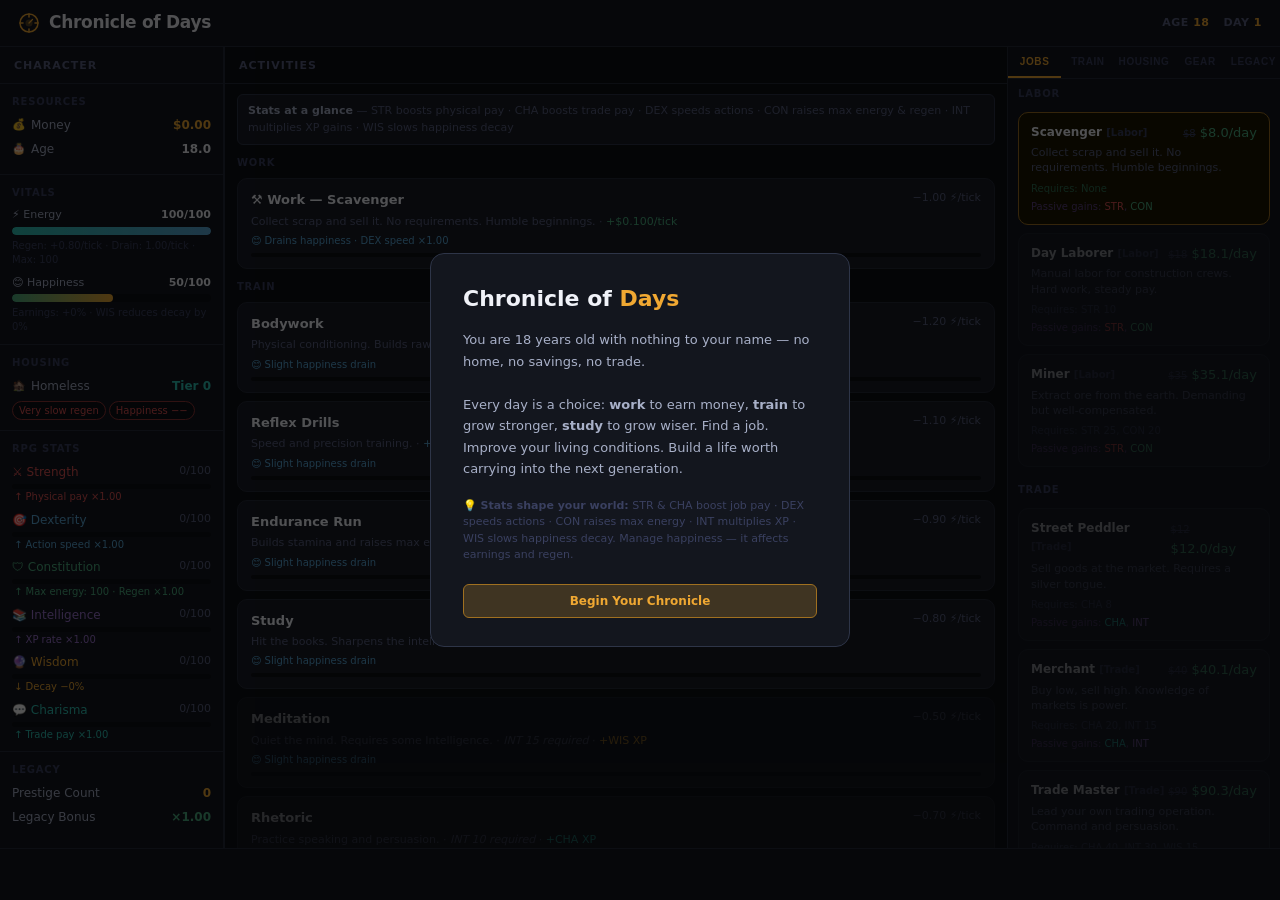
==== index.html @ 30acd17c "Create index.html" ====
<!DOCTYPE html>
<html lang="en">
<head>
<meta charset="UTF-8" />
<meta name="viewport" content="width=device-width, initial-scale=1.0" />
<title>Chronicle of Days</title>
<link href="https://api.fontshare.com/v2/css?f[]=cabinet-grotesk@400,500,700,800,900&f[]=satoshi@400,500,700&display=swap" rel="stylesheet"/>
<style>
/* ── Design Tokens ───────────────────────────────────────────── */
:root {
  --bg-base:     #0d0f14;
  --bg-surface:  #13161e;
  --bg-card:     #181c26;
  --bg-hover:    #1e2330;
  --border:      #252a38;
  --border-hi:   #2e3548;

  --amber:       #f0a832;
  --amber-dim:   #a07020;
  --amber-glow:  #f0a83233;
  --teal:        #2ec4b6;
  --teal-dim:    #1e8a80;
  --rose:        #e05252;
  --rose-dim:    #903535;
  --green:       #4caf80;
  --green-dim:   #2e6e50;
  --purple:      #9b72cf;
  --purple-dim:  #5e4080;
  --sky:         #5aa8d8;
  --sky-dim:     #346080;
  --orange:      #e07830;
  --orange-dim:  #8a4a18;

  --text-bright: #f0f2f8;
  --text-mid:    #a8b0c8;
  --text-dim:    #5a6080;
  --text-muted:  #3a4060;

  --font-display: 'Cabinet Grotesk', system-ui, sans-serif;
  --font-body:    'Satoshi', system-ui, sans-serif;

  --r-sm: 6px;
  --r-md: 10px;
  --r-lg: 14px;
}

* { box-sizing: border-box; margin: 0; padding: 0; }

body {
  font-family: var(--font-body);
  background: var(--bg-base);
  color: var(--text-mid);
  font-size: 13px;
  line-height: 1.5;
  min-height: 100vh;
  overflow-x: hidden;
}

/* ── Layout ──────────────────────────────────────────────────── */
#app { display: flex; flex-direction: column; height: 100vh; }

header {
  display: flex;
  align-items: center;
  justify-content: space-between;
  padding: 10px 18px;
  background: var(--bg-surface);
  border-bottom: 1px solid var(--border);
  flex-shrink: 0;
}

.logo {
  display: flex; align-items: center; gap: 9px;
  font-family: var(--font-display);
  font-weight: 800;
  font-size: 17px;
  color: var(--text-bright);
  letter-spacing: -0.3px;
}
.logo svg { color: var(--amber); }

.header-meta { display: flex; align-items: center; gap: 14px; }
.age-chip {
  font-size: 11px; font-weight: 700; letter-spacing: 0.5px;
  color: var(--text-dim); text-transform: uppercase;
}
.age-val { color: var(--amber); }

#main-grid {
  display: grid;
  grid-template-columns: 224px 1fr 272px;
  gap: 0;
  flex: 1;
  overflow: hidden;
}

.panel {
  display: flex; flex-direction: column;
  background: var(--bg-surface);
  border-right: 1px solid var(--border);
  overflow-y: auto;
  overflow-x: hidden;
}
.panel:last-child { border-right: none; }

.panel-title {
  padding: 11px 14px 9px;
  font-family: var(--font-display);
  font-weight: 700; font-size: 11px;
  letter-spacing: 1px; text-transform: uppercase;
  color: var(--text-dim);
  border-bottom: 1px solid var(--border);
  flex-shrink: 0;
}

/* ── Cards & Sections ────────────────────────────────────────── */
.section { padding: 10px 12px; border-bottom: 1px solid var(--border); }
.section:last-child { border-bottom: none; }

.section-label {
  font-size: 10px; font-weight: 700; letter-spacing: 0.8px;
  text-transform: uppercase; color: var(--text-muted);
  margin-bottom: 7px;
}

/* ── Stat Rows ───────────────────────────────────────────────── */
.stat-row {
  display: flex; align-items: center;
  justify-content: space-between;
  margin-bottom: 6px;
}
.stat-row:last-child { margin-bottom: 0; }

.stat-label { font-size: 12px; color: var(--text-mid); display: flex; align-items: center; gap: 5px; }
.stat-icon { font-size: 11px; }
.stat-val {
  font-size: 12px; font-weight: 700;
  color: var(--text-bright); font-variant-numeric: tabular-nums;
}
.stat-val.amber  { color: var(--amber); }
.stat-val.teal   { color: var(--teal); }
.stat-val.green  { color: var(--green); }
.stat-val.rose   { color: var(--rose); }
.stat-val.purple { color: var(--purple); }
.stat-val.sky    { color: var(--sky); }

/* ── Bar ─────────────────────────────────────────────────────── */
.bar-wrap { margin-bottom: 7px; }
.bar-wrap:last-child { margin-bottom: 0; }
.bar-header { display: flex; justify-content: space-between; margin-bottom: 3px; }
.bar-name { font-size: 12px; color: var(--text-mid); }
.bar-nums { font-size: 11px; color: var(--text-dim); font-variant-numeric: tabular-nums; }
.bar-track {
  height: 5px; background: var(--bg-base);
  border-radius: 999px; overflow: hidden;
}
.bar-fill {
  height: 100%; border-radius: 999px;
  transition: width 0.25s ease;
}
.bar-fill.amber  { background: var(--amber); }
.bar-fill.teal   { background: var(--teal); }
.bar-fill.energy { background: linear-gradient(90deg, var(--teal), var(--sky)); }
.bar-fill.happy  { background: linear-gradient(90deg, var(--green), var(--amber)); }
.bar-fill.str    { background: var(--rose); }
.bar-fill.dex    { background: var(--sky); }
.bar-fill.con    { background: var(--green); }
.bar-fill.int    { background: var(--purple); }
.bar-fill.wis    { background: var(--amber); }
.bar-fill.cha    { background: var(--teal); }

/* ── Stat effect hint ────────────────────────────────────────── */
.stat-effect {
  font-size: 10px; color: var(--text-muted); margin-top: 1px;
  padding-left: 2px;
  line-height: 1.35;
}

/* ── Activity Cards ──────────────────────────────────────────── */
.activity-card {
  background: var(--bg-card);
  border: 1px solid var(--border);
  border-radius: var(--r-md);
  padding: 11px 13px;
  margin-bottom: 8px;
  cursor: pointer;
  transition: border-color 0.15s, background 0.15s;
}
.activity-card:last-child { margin-bottom: 0; }
.activity-card:hover { border-color: var(--border-hi); background: var(--bg-hover); }
.activity-card.active {
  border-color: var(--amber-dim);
  background: #1a1600;
}
.activity-card.active.teal-act { border-color: var(--teal-dim); background: #001614; }
.activity-card.active.rose-act { border-color: var(--rose-dim); background: #160000; }
.activity-card.active.green-act { border-color: var(--green-dim); background: #001009; }

.act-header { display: flex; justify-content: space-between; align-items: flex-start; margin-bottom: 4px; }
.act-name { font-weight: 700; font-size: 13px; color: var(--text-bright); }
.act-cost { font-size: 11px; color: var(--text-dim); }
.act-desc { font-size: 11px; color: var(--text-dim); margin-bottom: 5px; line-height: 1.4; }
.act-progress {
  height: 4px; background: var(--bg-base);
  border-radius: 999px; overflow: hidden;
}
.act-progress-fill {
  height: 100%; border-radius: 999px;
  background: var(--amber);
  transition: width 0.1s linear;
}
.act-progress-fill.teal { background: var(--teal); }
.act-progress-fill.rose { background: var(--rose); }
.act-progress-fill.green { background: var(--green); }

/* ── Job / Skill Cards ───────────────────────────────────────── */
.tab-bar {
  display: flex; gap: 0;
  border-bottom: 1px solid var(--border);
  flex-shrink: 0;
}
.tab-btn {
  flex: 1;
  padding: 9px 4px;
  font-size: 10px; font-weight: 700; letter-spacing: 0.6px;
  text-transform: uppercase; text-align: center;
  color: var(--text-muted); cursor: pointer;
  border: none; background: none;
  border-bottom: 2px solid transparent;
  transition: color 0.15s, border-color 0.15s;
}
.tab-btn.active { color: var(--amber); border-bottom-color: var(--amber); }

.tab-content { display: none; flex: 1; overflow-y: auto; }
.tab-content.visible { display: block; }

.job-card {
  margin: 8px 10px;
  background: var(--bg-card);
  border: 1px solid var(--border);
  border-radius: var(--r-md);
  padding: 10px 12px;
  cursor: pointer;
  transition: border-color 0.15s, background 0.15s;
}
.job-card.locked { opacity: 0.5; cursor: not-allowed; }
.job-card.active { border-color: var(--amber-dim); background: #1a1600; }
.job-card:not(.locked):hover { border-color: var(--border-hi); background: var(--bg-hover); }

.job-header { display: flex; justify-content: space-between; align-items: flex-start; margin-bottom: 3px; }
.job-name { font-weight: 700; font-size: 12px; color: var(--text-bright); }
.job-pay { font-size: 11px; color: var(--green); font-weight: 700; }
.job-desc { font-size: 11px; color: var(--text-dim); margin-bottom: 5px; line-height: 1.4; }
.job-req  { font-size: 10px; color: var(--text-muted); }
.job-req.met { color: var(--green-dim); }
.job-stats { font-size: 10px; color: var(--purple-dim); margin-top: 3px; }

.cat-header {
  padding: 7px 10px 3px;
  font-size: 10px; font-weight: 700; letter-spacing: 0.8px;
  text-transform: uppercase; color: var(--text-muted);
}

/* ── Housing Cards ───────────────────────────────────────────── */
.housing-card {
  margin: 8px 10px;
  background: var(--bg-card);
  border: 1px solid var(--border);
  border-radius: var(--r-md);
  padding: 10px 12px;
  cursor: pointer;
  transition: border-color 0.15s, background 0.15s;
}
.housing-card.current { border-color: var(--teal-dim); background: #001614; cursor: default; }
.housing-card.locked { opacity: 0.45; cursor: not-allowed; }
.housing-card:not(.current):not(.locked):hover { border-color: var(--border-hi); background: var(--bg-hover); }

.housing-header { display: flex; justify-content: space-between; align-items: flex-start; margin-bottom: 3px; }
.housing-name { font-weight: 700; font-size: 12px; color: var(--text-bright); display: flex; align-items: center; gap: 5px; flex-wrap: wrap; }
.housing-tier { font-size: 9px; font-weight: 700; letter-spacing: 0.5px; text-transform: uppercase;
  padding: 2px 5px; border-radius: 3px;
  background: var(--bg-base); color: var(--text-muted); }
.housing-tier.current { background: var(--teal-dim); color: var(--text-bright); }
.housing-cost { font-size: 11px; color: var(--amber); font-weight: 700; }
.housing-cost.free { color: var(--text-muted); }
.housing-desc { font-size: 11px; color: var(--text-dim); margin-bottom: 5px; line-height: 1.4; }
.housing-bonuses { display: flex; flex-wrap: wrap; gap: 4px; }
.housing-bonus-pill {
  font-size: 10px; padding: 1px 6px; border-radius: 999px;
  background: var(--bg-base); color: var(--text-dim);
  border: 1px solid var(--border);
}
.housing-bonus-pill.pos { color: var(--green); border-color: var(--green-dim); }
.housing-bonus-pill.neg { color: var(--rose); border-color: var(--rose-dim); }

/* ── Equipment Cards ─────────────────────────────────────────── */
.equip-card {
  margin: 8px 10px;
  background: var(--bg-card);
  border: 1px solid var(--border);
  border-radius: var(--r-md);
  padding: 10px 12px;
  transition: border-color 0.15s, background 0.15s;
}
.equip-card.owned { border-color: var(--orange-dim); background: #120c00; }
.equip-card.equipped-active { border-color: var(--orange); background: #1a1000; }
.equip-card.locked-eq { opacity: 0.45; cursor: not-allowed; }
.equip-card:not(.locked-eq):not(.owned):hover { border-color: var(--border-hi); background: var(--bg-hover); }

.equip-header { display: flex; justify-content: space-between; align-items: flex-start; margin-bottom: 3px; }
.equip-name { font-weight: 700; font-size: 12px; color: var(--text-bright); display: flex; align-items: center; gap: 5px; }
.equip-badge {
  font-size: 9px; font-weight: 700; letter-spacing: 0.4px; text-transform: uppercase;
  padding: 2px 5px; border-radius: 3px;
}
.equip-badge.owned-badge { background: var(--orange-dim); color: #ffd090; }
.equip-badge.equipped-badge { background: var(--orange); color: #1a0800; }
.equip-cost { font-size: 11px; color: var(--amber); font-weight: 700; }
.equip-desc { font-size: 11px; color: var(--text-dim); margin-bottom: 5px; line-height: 1.4; }
.equip-bonuses { display: flex; flex-wrap: wrap; gap: 3px; margin-bottom: 4px; }
.equip-pill {
  font-size: 10px; padding: 1px 6px; border-radius: 999px;
  background: var(--bg-base); border: 1px solid var(--border);
}
.equip-pill.pos { color: var(--green); border-color: var(--green-dim); }
.equip-pill.neg { color: var(--rose); border-color: var(--rose-dim); }
.equip-pill.neutral { color: var(--sky); border-color: var(--sky-dim); }
.equip-actions { display: flex; gap: 6px; margin-top: 6px; }
.equip-btn {
  flex: 1; padding: 5px 8px;
  border-radius: var(--r-sm);
  border: 1px solid var(--border-hi);
  background: var(--bg-base);
  color: var(--text-mid);
  font-family: var(--font-body);
  font-size: 11px; font-weight: 700; cursor: pointer;
  transition: all 0.15s;
}
.equip-btn:hover { background: var(--bg-hover); color: var(--text-bright); }
.equip-btn.buy-btn { border-color: var(--amber-dim); color: var(--amber); }
.equip-btn.buy-btn:hover { background: #1a1000; }
.equip-btn.equip-btn-act { border-color: var(--orange-dim); color: var(--orange); }
.equip-btn.equip-btn-act:hover { background: var(--bg-hover); }
.equip-btn.unequip-btn { border-color: var(--rose-dim); color: var(--rose); font-size: 10px; }
.equip-btn:disabled { opacity: 0.3; cursor: not-allowed; }

/* Equipment summary pills in left panel */
.eq-summary { display: flex; flex-wrap: wrap; gap: 3px; margin-top: 5px; }
.eq-pill-small {
  font-size: 10px; padding: 1px 6px; border-radius: 999px;
  background: var(--bg-base); border: 1px solid var(--orange-dim);
  color: #ffc070;
}

/* ── Info Box / Tooltip ──────────────────────────────────────── */
.info-box {
  background: var(--bg-card);
  border: 1px solid var(--border-hi);
  border-radius: var(--r-sm);
  padding: 8px 10px;
  margin: 8px 10px 0;
  font-size: 11px; color: var(--text-dim); line-height: 1.5;
}
.info-box strong { color: var(--text-mid); }

/* ── Message Log ─────────────────────────────────────────────── */
#log-wrap {
  background: var(--bg-surface);
  border-top: 1px solid var(--border);
  padding: 6px 14px;
  height: 52px; min-height: 52px;
  overflow-y: auto;
  flex-shrink: 0;
}
.log-entry { font-size: 11px; color: var(--text-dim); padding: 1px 0; }
.log-entry.new { color: var(--amber); }

/* ── Prestige Button ─────────────────────────────────────────── */
.prestige-wrap { padding: 12px 10px; }
.btn {
  width: 100%; padding: 9px;
  border-radius: var(--r-sm);
  border: 1px solid var(--border-hi);
  background: var(--bg-base);
  color: var(--text-mid);
  font-family: var(--font-body);
  font-size: 12px; font-weight: 700; cursor: pointer;
  transition: all 0.15s;
}
.btn:hover { background: var(--bg-hover); color: var(--text-bright); }
.btn.primary { border-color: var(--amber-dim); color: var(--amber); background: var(--amber-glow); }
.btn.primary:hover { background: #2a1a00; }
.btn.danger { border-color: var(--rose-dim); color: var(--rose); }
.btn.danger:hover { background: #1a0000; }
.btn:disabled { opacity: 0.35; cursor: not-allowed; }

/* ── Prestige indicator ──────────────────────────────────────── */
.prestige-badge {
  font-size: 10px; font-weight: 700; letter-spacing: 0.5px;
  padding: 2px 8px; border-radius: 999px;
  background: var(--amber-glow); color: var(--amber);
  border: 1px solid var(--amber-dim);
}

/* ── Scrollbar ───────────────────────────────────────────────── */
::-webkit-scrollbar { width: 4px; }
::-webkit-scrollbar-track { background: transparent; }
::-webkit-scrollbar-thumb { background: var(--border); border-radius: 2px; }

/* ── Intro Modal ─────────────────────────────────────────────── */
#intro-modal {
  position: fixed; inset: 0;
  background: #000a;
  display: flex; align-items: center; justify-content: center;
  z-index: 100;
}
.modal-box {
  background: var(--bg-surface);
  border: 1px solid var(--border-hi);
  border-radius: var(--r-lg);
  padding: 28px 32px;
  max-width: 420px; width: 90%;
}
.modal-title {
  font-family: var(--font-display);
  font-weight: 800; font-size: 22px;
  color: var(--text-bright); margin-bottom: 14px;
}
.modal-title span { color: var(--amber); }
.modal-body { color: var(--text-mid); font-size: 13px; line-height: 1.65; margin-bottom: 18px; }
.modal-meta { font-size: 11px; color: var(--text-muted); margin-bottom: 20px; }

/* ── Energy & Happiness panel items ────────────────────────────── */
.vital-section { padding: 10px 12px; }
.vital-label { display: flex; justify-content: space-between; align-items: center; margin-bottom: 3px; }
.vital-name { font-size: 11px; color: var(--text-mid); }
.vital-val { font-size: 11px; font-weight: 700; color: var(--text-bright); font-variant-numeric: tabular-nums; }
.vital-track { height: 8px; background: var(--bg-base); border-radius: 999px; overflow: hidden; margin-bottom: 4px; }
.vital-fill { height: 100%; border-radius: 999px; transition: width 0.25s ease; }
.vital-fill.energy { background: linear-gradient(90deg, var(--teal), var(--sky)); }
.vital-fill.happy  { background: linear-gradient(90deg, var(--green), var(--amber)); }
.vital-fill.happy.low { background: linear-gradient(90deg, var(--rose), var(--orange)); }
.vital-detail { font-size: 10px; color: var(--text-muted); line-height: 1.4; }

/* Colors for stat classes */
.c-str { color: var(--rose); }
.c-dex { color: var(--sky); }
.c-con { color: var(--green); }
.c-int { color: var(--purple); }
.c-wis { color: var(--amber); }
.c-cha { color: var(--teal); }

/* Maintenance cost warning line */
.upkeep-line {
  font-size: 10px; color: var(--text-muted);
  margin-top: 4px; padding-top: 4px;
  border-top: 1px solid var(--border);
}
.upkeep-total { color: var(--rose); font-weight: 700; }
</style>
</head>
<body>
<div id="app">
  <header>
    <div class="logo">
      <svg width="22" height="22" viewBox="0 0 22 22" fill="none" aria-label="Chronicle of Days logo">
        <circle cx="11" cy="11" r="9" stroke="currentColor" stroke-width="1.5"/>
        <circle cx="11" cy="11" r="3.5" fill="currentColor" opacity="0.3"/>
        <line x1="11" y1="2" x2="11" y2="5" stroke="currentColor" stroke-width="1.5" stroke-linecap="round"/>
        <line x1="11" y1="17" x2="11" y2="20" stroke="currentColor" stroke-width="1.5" stroke-linecap="round"/>
        <line x1="2" y1="11" x2="5" y2="11" stroke="currentColor" stroke-width="1.5" stroke-linecap="round"/>
        <line x1="17" y1="11" x2="20" y2="11" stroke="currentColor" stroke-width="1.5" stroke-linecap="round"/>
        <line x1="11" y1="11" x2="14.5" y2="7.5" stroke="currentColor" stroke-width="1.3" stroke-linecap="round"/>
      </svg>
      Chronicle of Days
    </div>
    <div class="header-meta">
      <span class="age-chip">Age <span class="age-val" id="hdr-age">18</span></span>
      <span class="age-chip">Day <span class="age-val" id="hdr-day">1</span></span>
      <span class="age-chip" id="hdr-upkeep" style="color:var(--rose); display:none;"></span>
      <span class="prestige-badge" id="prestige-badge" style="display:none"></span>
    </div>
  </header>

  <div id="main-grid">
    <!-- LEFT: Stats Panel -->
    <div class="panel" id="left-panel">
      <div class="panel-title">Character</div>

      <!-- Money & Time -->
      <div class="section">
        <div class="section-label">Resources</div>
        <div class="stat-row">
          <span class="stat-label"><span class="stat-icon">💰</span> Money</span>
          <span class="stat-val amber" id="stat-money">$0.00</span>
        </div>
        <div class="stat-row">
          <span class="stat-label"><span class="stat-icon">🎂</span> Age</span>
          <span class="stat-val" id="stat-age">18.0</span>
        </div>
        <!-- Daily upkeep summary -->
        <div class="upkeep-line" id="upkeep-summary" style="display:none;">
          Upkeep: <span class="upkeep-total" id="upkeep-total-val">$0/day</span>
        </div>
      </div>

      <!-- Vitals: Energy & Happiness -->
      <div class="section">
        <div class="section-label">Vitals</div>

        <div class="vital-section" style="padding:0 0 8px 0;">
          <div class="vital-label">
            <span class="vital-name">⚡ Energy</span>
            <span class="vital-val" id="energy-val">100/100</span>
          </div>
          <div class="vital-track"><div class="vital-fill energy" id="energy-bar" style="width:100%"></div></div>
          <div class="vital-detail" id="energy-detail">Regen: +0.0/tick · Max: 100</div>
        </div>

        <div class="vital-section" style="padding:0;">
          <div class="vital-label">
            <span class="vital-name">😊 Happiness</span>
            <span class="vital-val" id="happy-val">50/100</span>
          </div>
          <div class="vital-track"><div class="vital-fill happy" id="happy-bar" style="width:50%"></div></div>
          <div class="vital-detail" id="happy-detail">Affects earnings &amp; energy regen</div>
        </div>
      </div>

      <!-- Housing Status -->
      <div class="section">
        <div class="section-label">Housing</div>
        <div class="stat-row">
          <span class="stat-label"><span class="stat-icon" id="housing-icon">🏚️</span> <span id="housing-name">Homeless</span></span>
          <span class="stat-val teal" id="housing-tier-label">Tier 0</span>
        </div>
        <div id="housing-bonuses-inline" style="margin-top:4px; display:flex; flex-wrap:wrap; gap:3px;"></div>
      </div>

      <!-- Equipment Summary -->
      <div class="section" id="equip-summary-section" style="display:none;">
        <div class="section-label">Equipment</div>
        <div class="eq-summary" id="equip-summary-pills"></div>
        <div class="vital-detail" id="equip-effect-summary" style="margin-top:5px;"></div>
      </div>

      <!-- RPG Stats — each shows its gameplay effect -->
      <div class="section">
        <div class="section-label">RPG Stats</div>

        <div class="bar-wrap">
          <div class="bar-header"><span class="bar-name c-str">⚔ Strength</span><span class="bar-nums" id="str-nums">0/100</span></div>
          <div class="bar-track"><div class="bar-fill str" id="str-bar" style="width:0%"></div></div>
          <div class="stat-effect c-str" id="str-effect">↑ Physical job earnings</div>
        </div>
        <div class="bar-wrap">
          <div class="bar-header"><span class="bar-name c-dex">🎯 Dexterity</span><span class="bar-nums" id="dex-nums">0/100</span></div>
          <div class="bar-track"><div class="bar-fill dex" id="dex-bar" style="width:0%"></div></div>
          <div class="stat-effect c-dex" id="dex-effect">↑ Action speed</div>
        </div>
        <div class="bar-wrap">
          <div class="bar-header"><span class="bar-name c-con">🛡 Constitution</span><span class="bar-nums" id="con-nums">0/100</span></div>
          <div class="bar-track"><div class="bar-fill con" id="con-bar" style="width:0%"></div></div>
          <div class="stat-effect c-con" id="con-effect">↑ Max energy &amp; regen rate</div>
        </div>
        <div class="bar-wrap">
          <div class="bar-header"><span class="bar-name c-int">📚 Intelligence</span><span class="bar-nums" id="int-nums">0/100</span></div>
          <div class="bar-track"><div class="bar-fill int" id="int-bar" style="width:0%"></div></div>
          <div class="stat-effect c-int" id="int-effect">↑ Training &amp; study XP rate</div>
        </div>
        <div class="bar-wrap">
          <div class="bar-header"><span class="bar-name c-wis">🔮 Wisdom</span><span class="bar-nums" id="wis-nums">0/100</span></div>
          <div class="bar-track"><div class="bar-fill wis" id="wis-bar" style="width:0%"></div></div>
          <div class="stat-effect c-wis" id="wis-effect">↓ Happiness decay rate</div>
        </div>
        <div class="bar-wrap">
          <div class="bar-header"><span class="bar-name c-cha">💬 Charisma</span><span class="bar-nums" id="cha-nums">0/100</span></div>
          <div class="bar-track"><div class="bar-fill cha" id="cha-bar" style="width:0%"></div></div>
          <div class="stat-effect c-cha" id="cha-effect">↑ Trade &amp; social job earnings</div>
        </div>
      </div>

      <!-- Prestige -->
      <div class="section">
        <div class="section-label">Legacy</div>
        <div class="stat-row">
          <span class="stat-label">Prestige Count</span>
          <span class="stat-val amber" id="prestige-count">0</span>
        </div>
        <div class="stat-row">
          <span class="stat-label">Legacy Bonus</span>
          <span class="stat-val green" id="legacy-bonus">×1.00</span>
        </div>
      </div>
    </div>

    <!-- CENTER: Activities Panel -->
    <div class="panel" style="border-left:1px solid var(--border); background: var(--bg-base);">
      <div class="panel-title">Activities</div>

      <div style="padding:10px 12px;">
        <!-- System summary info box -->
        <div class="info-box" style="margin:0 0 10px 0;" id="energy-info-box">
          <strong>Stats at a glance</strong> — STR boosts physical pay · CHA boosts trade pay · DEX speeds actions · CON raises max energy &amp; regen · INT multiplies XP gains · WIS slows happiness decay
        </div>

        <div class="section-label" style="margin-bottom:8px;">Work</div>
        <div id="work-activities"></div>

        <div class="section-label" style="margin:10px 0 8px;">Train</div>
        <div id="train-activities"></div>

        <div class="section-label" style="margin:10px 0 8px;">Rest</div>
        <div id="rest-activities"></div>
      </div>
    </div>

    <!-- RIGHT: Jobs / Skills / Housing / Equipment / Prestige tabs -->
    <div class="panel">
      <div class="tab-bar">
        <button class="tab-btn active" onclick="switchTab('jobs')">Jobs</button>
        <button class="tab-btn" onclick="switchTab('skills')">Train</button>
        <button class="tab-btn" onclick="switchTab('housing')">Housing</button>
        <button class="tab-btn" onclick="switchTab('equipment')">Gear</button>
        <button class="tab-btn" onclick="switchTab('prestige')">Legacy</button>
      </div>

      <!-- Jobs Tab -->
      <div class="tab-content visible" id="tab-jobs">
        <div id="jobs-list"></div>
      </div>

      <!-- Skills Tab -->
      <div class="tab-content" id="tab-skills">
        <div id="skills-list"></div>
      </div>

      <!-- Housing Tab -->
      <div class="tab-content" id="tab-housing">
        <div class="info-box">
          <strong>Housing</strong> affects energy regeneration and happiness baseline. Better housing is a long-term investment — but watch the daily upkeep.
        </div>
        <div id="housing-list"></div>
      </div>

      <!-- Equipment Tab -->
      <div class="tab-content" id="tab-equipment">
        <div class="info-box">
          <strong>Equipment</strong> provides permanent bonuses while owned. Each item has a one-time purchase cost and a daily maintenance fee. Equip items to activate their effects.
        </div>
        <div id="equipment-list"></div>
      </div>

      <!-- Prestige Tab -->
      <div class="tab-content" id="tab-prestige">
        <div class="prestige-wrap">
          <div class="info-box" style="margin:0 0 12px 0;" id="prestige-info">
            <strong>Prestige</strong> — Reset your progress in exchange for a permanent legacy bonus that multiplies all earnings and stat gain. Available at age 65.
          </div>
          <div class="stat-row" style="margin-bottom:8px;">
            <span class="stat-label">Next bonus</span>
            <span class="stat-val green" id="prestige-next-bonus">×1.10</span>
          </div>
          <button class="btn primary" id="prestige-btn" onclick="doPrestige()" disabled>Prestige (age 65+)</button>
          <div style="margin-top:10px;">
            <button class="btn danger" onclick="hardReset()" style="font-size:11px; padding:7px;">Reset All Progress</button>
          </div>
        </div>
      </div>
    </div>
  </div>

  <div id="log-wrap">
    <div id="log"></div>
  </div>
</div>

<!-- Intro Modal -->
<div id="intro-modal" style="display:none;">
  <div class="modal-box">
    <div class="modal-title">Chronicle of <span>Days</span></div>
    <div class="modal-body">
      You are 18 years old with nothing to your name — no home, no savings, no trade.<br><br>
      Every day is a choice: <strong>work</strong> to earn money, <strong>train</strong> to grow stronger, <strong>study</strong> to grow wiser. Find a job. Improve your living conditions. Build a life worth carrying into the next generation.
    </div>
    <div class="modal-meta">
      💡 <strong>Stats shape your world:</strong> STR &amp; CHA boost job pay · DEX speeds actions · CON raises max energy · INT multiplies XP · WIS slows happiness decay. Manage happiness — it affects earnings and regen.
    </div>
    <button class="btn primary" onclick="closeIntro()">Begin Your Chronicle</button>
  </div>
</div>

<script>
// ═══════════════════════════════════════════════════════════════
// CONSTANTS
// ═══════════════════════════════════════════════════════════════
const TICK_MS       = 150;   // real ms per tick
const TICKS_PER_DAY = 80;    // game ticks per in-game day
const DAYS_PER_YEAR = 365;

// Energy
const ENERGY_BASE_MAX          = 100;
const ENERGY_CON_BONUS_PER_PT  = 1.5;  // +1.5 max energy per CON point
const ENERGY_CON_REGEN_PER_PT  = 0.006; // CON also improves regen rate
const ENERGY_DRAIN_BASE        = 1.0;   // per activity tick

// DEX speed bonus: reduces cycle length (faster bar fills)
// At DEX 50 → 20% faster; DEX 100 → 33% faster
const DEX_SPEED_PER_PT = 0.004;  // fraction per point (capped at 0.4)

// INT XP multiplier: adds % bonus to all stat XP gains
const INT_XP_PER_PT = 0.008;    // +0.8% per INT point (capped at +60%)

// WIS happiness decay reduction
const WIS_HAPPY_DECAY_PER_PT = 0.01; // each WIS pt reduces decay by 1% (capped at 60%)

// STR earnings bonus for physical jobs (Labor/Military)
const STR_PAY_PER_PT = 0.008;   // +0.8% per STR point (capped at +60%)

// CHA earnings bonus for trade/social jobs (Trade/Knowledge)
const CHA_PAY_PER_PT = 0.009;   // +0.9% per CHA point (capped at +70%)

// Happiness
const HAPPY_REST_RATE      = 0.15;  // base happiness per tick at rest
const HAPPY_WORK_DRAIN     = 0.06;  // happiness lost per work tick
const HAPPY_TRAIN_DRAIN    = 0.04;  // happiness lost per train tick
const HAPPY_IDLE_DRIFT     = 0.015; // passive drift toward housing baseline
const HAPPY_MIN_FLOOR      = 5;
const HAPPY_WIS_REGEN_BONUS = 0.001; // small passive happy regen from WIS per tick when resting

// Prestige
const PRESTIGE_MIN_AGE = 65;
const PRESTIGE_BONUS_PER_COUNT = 0.10;

// Passive stat XP per tick while working
const JOB_STAT_RATE = 0.018;

// ═══════════════════════════════════════════════════════════════
// HOUSING DATA  (5 tiers: 0=homeless, 1=rough shelter, 2=shared room, 3=small home, 4=comfortable home)
// ═══════════════════════════════════════════════════════════════
const HOUSING = [
  {
    id: 'homeless',
    name: 'Homeless',
    icon: '🏚️',
    tier: 0,
    cost: 0,
    upkeepPerDay: 0,
    desc: 'Sleeping rough. No shelter, no comfort. Energy recovers very slowly; happiness constantly erodes.',
    energyRegenBonus: 0,
    happyBaseline: 15,     // housing pulls happiness toward this floor
    happyDecayBonus: 0.03, // extra happiness drain per tick (poor housing makes things worse)
    happyTickBonus: 0,
    bonuses: [
      { label: 'Very slow regen', type: 'neg' },
      { label: 'Happiness −−', type: 'neg' },
    ]
  },
  {
    id: 'rough_shelter',
    name: 'Rough Shelter',
    icon: '⛺',
    tier: 1,
    cost: 80,
    upkeepPerDay: 0.5,
    desc: 'An abandoned barn or rough lean-to. Not comfortable, but it keeps the rain off and halts the worst of the decay.',
    energyRegenBonus: 0.15,
    happyBaseline: 28,
    happyDecayBonus: 0,    // no extra drain — decay stops at housing floor
    happyTickBonus: 0.01,
    bonuses: [
      { label: '+15% regen', type: 'pos' },
      { label: 'Stops happiness drain', type: 'pos' },
      { label: '$0.50/day', type: 'neg' },
    ]
  },
  {
    id: 'shared_room',
    name: 'Shared Room',
    icon: '🛏️',
    tier: 2,
    cost: 300,
    upkeepPerDay: 2,
    desc: 'A rented bunk in a shared space. Basic shelter. Life is tough but manageable.',
    energyRegenBonus: 0.35,
    happyBaseline: 42,
    happyDecayBonus: 0,
    happyTickBonus: 0.03,
    bonuses: [
      { label: '+35% regen', type: 'pos' },
      { label: 'Happiness ↑', type: 'pos' },
      { label: '$2/day', type: 'neg' },
    ]
  },
  {
    id: 'small_home',
    name: 'Small Home',
    icon: '🏠',
    tier: 3,
    cost: 2000,
    upkeepPerDay: 8,
    desc: 'A modest place to call your own. Privacy, stability, and room to breathe.',
    energyRegenBonus: 0.80,
    happyBaseline: 65,
    happyDecayBonus: 0,
    happyTickBonus: 0.08,
    bonuses: [
      { label: '+80% regen', type: 'pos' },
      { label: 'Happiness ↑↑', type: 'pos' },
      { label: '$8/day', type: 'neg' },
    ]
  },
  {
    id: 'comfortable_home',
    name: 'Comfortable Home',
    icon: '🏡',
    tier: 4,
    cost: 8000,
    upkeepPerDay: 20,
    desc: 'A comfortable, well-furnished home. Rest here and you\'ll wake up ready for anything.',
    energyRegenBonus: 1.6,
    happyBaseline: 85,
    happyDecayBonus: 0,
    happyTickBonus: 0.18,
    bonuses: [
      { label: '+160% regen', type: 'pos' },
      { label: 'Happiness ↑↑↑', type: 'pos' },
      { label: '$20/day', type: 'neg' },
    ]
  },
];

// ═══════════════════════════════════════════════════════════════
// EQUIPMENT DATA
// ═══════════════════════════════════════════════════════════════
// Effects: stat bonuses added while equipped (flat additions to stat values for calc purposes)
// jobCategory: if set, earnings bonus only applies to that category; else global
const EQUIPMENT = [
  {
    id: 'work_gloves',
    name: 'Work Gloves',
    icon: '🧤',
    desc: 'Sturdy leather gloves. Protect your hands and improve grip during labor.',
    cost: 50,
    maintenancePerDay: 0.25,
    requires: {},
    // Bonus: +15% earnings from Labor jobs
    earningsBonus: { category: 'Labor', pct: 0.15 },
    statBonus: {},
    xpBonus: 0,
    energyDrainReduction: 0,
    pills: [
      { label: '+15% Labor pay', type: 'pos' },
      { label: '$0.25/day upkeep', type: 'neg' },
    ],
    jobCategoryReq: null,
  },
  {
    id: 'training_weights',
    name: 'Training Weights',
    icon: '🏋️',
    desc: 'Heavy iron weights for resistance training. Accelerates physical stat gains.',
    cost: 120,
    maintenancePerDay: 0.5,
    requires: {},
    earningsBonus: null,
    statBonus: {},
    xpBonus: 0.20,          // +20% XP to STR and CON training
    xpStats: ['str','con'],  // which stats get the bonus
    energyDrainReduction: 0,
    pills: [
      { label: '+20% STR/CON XP', type: 'pos' },
      { label: '$0.50/day upkeep', type: 'neg' },
    ],
    jobCategoryReq: null,
  },
  {
    id: 'study_lamp',
    name: 'Scholar\'s Lamp',
    icon: '🪔',
    desc: 'A bright oil lamp for late-night studying. Enhances all mental training.',
    cost: 80,
    maintenancePerDay: 0.3,
    requires: { int: 5 },
    earningsBonus: null,
    statBonus: {},
    xpBonus: 0.25,
    xpStats: ['int','wis','cha'],
    energyDrainReduction: 0,
    pills: [
      { label: '+25% INT/WIS/CHA XP', type: 'pos' },
      { label: '$0.30/day upkeep', type: 'neg' },
    ],
    jobCategoryReq: null,
  },
  {
    id: 'travelers_boots',
    name: "Traveler's Boots",
    icon: '👢',
    desc: 'Well-crafted boots that reduce fatigue on long journeys. Slightly cut energy drain.',
    cost: 180,
    maintenancePerDay: 0.75,
    requires: { dex: 10 },
    earningsBonus: null,
    statBonus: {},
    xpBonus: 0,
    energyDrainReduction: 0.12, // 12% less energy drain on all active tasks
    pills: [
      { label: '−12% energy drain', type: 'pos' },
      { label: '$0.75/day upkeep', type: 'neg' },
    ],
    jobCategoryReq: null,
  },
  {
    id: 'merchants_ledger',
    name: "Merchant's Ledger",
    icon: '📒',
    desc: 'A well-organized ledger system. Boosts earnings from trade and knowledge work.',
    cost: 250,
    maintenancePerDay: 1.0,
    requires: { cha: 15, int: 10 },
    earningsBonus: { category: 'Trade', pct: 0.20 },
    earningsBonusB: { category: 'Knowledge', pct: 0.10 },
    statBonus: {},
    xpBonus: 0,
    energyDrainReduction: 0,
    pills: [
      { label: '+20% Trade pay', type: 'pos' },
      { label: '+10% Knowledge pay', type: 'pos' },
      { label: '$1.00/day upkeep', type: 'neg' },
    ],
    jobCategoryReq: null,
  },
  {
    id: 'iron_sword',
    name: 'Iron Sword',
    icon: '⚔️',
    desc: 'A serviceable military blade. Required for advanced military positions and boosts military pay.',
    cost: 400,
    maintenancePerDay: 2.0,
    requires: { str: 20 },
    earningsBonus: { category: 'Military', pct: 0.25 },
    statBonus: {},
    xpBonus: 0,
    energyDrainReduction: 0,
    unlocksJobCategory: 'Military',  // flavor note — officer tier prefers this
    pills: [
      { label: '+25% Military pay', type: 'pos' },
      { label: 'Unlocks Officer track', type: 'neutral' },
      { label: '$2.00/day upkeep', type: 'neg' },
    ],
    jobCategoryReq: null,
  },
];

// ═══════════════════════════════════════════════════════════════
// JOB DATA
// ═══════════════════════════════════════════════════════════════
const JOBS = [
  // ── Labor ──
  { id: 'scavenger',  category: 'Labor',    name: 'Scavenger',        desc: 'Collect scrap and sell it. No requirements. Humble beginnings.',     payPerDay: 8,   requires: {},                        passiveStats: { str: 0.6, con: 0.6 } },
  { id: 'laborer',    category: 'Labor',    name: 'Day Laborer',      desc: 'Manual labor for construction crews. Hard work, steady pay.',          payPerDay: 18,  requires: { str: 10 },               passiveStats: { str: 1.0, con: 0.8 } },
  { id: 'miner',      category: 'Labor',    name: 'Miner',            desc: 'Extract ore from the earth. Demanding but well-compensated.',           payPerDay: 35,  requires: { str: 25, con: 20 },      passiveStats: { str: 1.4, con: 1.2 } },
  // ── Trade ──
  { id: 'peddler',    category: 'Trade',    name: 'Street Peddler',   desc: 'Sell goods at the market. Requires a silver tongue.',                  payPerDay: 12,  requires: { cha: 8 },                passiveStats: { cha: 0.8, int: 0.4 } },
  { id: 'merchant',   category: 'Trade',    name: 'Merchant',         desc: 'Buy low, sell high. Knowledge of markets is power.',                    payPerDay: 40,  requires: { cha: 20, int: 15 },      passiveStats: { cha: 1.2, int: 0.8 } },
  { id: 'trader',     category: 'Trade',    name: 'Trade Master',     desc: 'Lead your own trading operation. Command and persuasion.',               payPerDay: 90,  requires: { cha: 40, int: 30, wis: 15 }, passiveStats: { cha: 1.5, int: 1.0, wis: 0.5 } },
  // ── Military ──
  { id: 'recruit',    category: 'Military', name: 'Army Recruit',     desc: 'Join the military. Discipline, strength, and structure.',               payPerDay: 22,  requires: { str: 15, con: 10 },      passiveStats: { str: 0.8, con: 0.8, dex: 0.6 } },
  { id: 'soldier',    category: 'Military', name: 'Soldier',          desc: 'A proven fighter. Strength and agility in equal measure.',               payPerDay: 50,  requires: { str: 30, dex: 20, con: 20 }, passiveStats: { str: 1.2, con: 1.0, dex: 1.0 } },
  { id: 'officer',    category: 'Military', name: 'Officer',          desc: 'Lead your unit. Tactical wisdom and iron will required.',                payPerDay: 110, requires: { str: 45, dex: 35, con: 30, wis: 20 }, passiveStats: { str: 1.0, dex: 1.0, con: 0.8, wis: 1.2 } },
  // ── Knowledge ──
  { id: 'apprentice', category: 'Knowledge', name: 'Apprentice Scholar', desc: 'Assist learned folk in exchange for pay and knowledge.',             payPerDay: 14,  requires: { int: 10 },               passiveStats: { int: 0.8, wis: 0.5 } },
  { id: 'scribe',     category: 'Knowledge', name: 'Scribe',            desc: 'Record and copy texts. Demands a sharp and organized mind.',           payPerDay: 32,  requires: { int: 20, wis: 12 },      passiveStats: { int: 1.2, wis: 0.8 } },
  { id: 'advisor',    category: 'Knowledge', name: 'Royal Advisor',     desc: 'Counsel the powerful. Requires vast wisdom and insight.',              payPerDay: 120, requires: { int: 45, wis: 40, cha: 25 }, passiveStats: { int: 1.3, wis: 1.5, cha: 0.8 } },
];

// ═══════════════════════════════════════════════════════════════
// TRAINING DATA
// ═══════════════════════════════════════════════════════════════
const SKILLS = [
  { id: 'bodywork',   name: 'Bodywork',       stat: 'str', ratePerTick: 1.2, energyCost: 1.2, requires: {},         desc: 'Physical conditioning. Builds raw strength.' },
  { id: 'reflexes',   name: 'Reflex Drills',  stat: 'dex', ratePerTick: 1.2, energyCost: 1.1, requires: {},         desc: 'Speed and precision training.' },
  { id: 'endurance',  name: 'Endurance Run',  stat: 'con', ratePerTick: 1.0, energyCost: 0.9, requires: {},         desc: 'Builds stamina and raises max energy.' },
  { id: 'study',      name: 'Study',          stat: 'int', ratePerTick: 1.1, energyCost: 0.8, requires: {},         desc: 'Hit the books. Sharpens the intellect.' },
  { id: 'meditation', name: 'Meditation',     stat: 'wis', ratePerTick: 0.9, energyCost: 0.5, requires: { int: 15 }, desc: 'Quiet the mind. Requires some Intelligence.' },
  { id: 'rhetoric',   name: 'Rhetoric',       stat: 'cha', ratePerTick: 1.0, energyCost: 0.7, requires: { int: 10 }, desc: 'Practice speaking and persuasion.' },
];

// ═══════════════════════════════════════════════════════════════
// GAME STATE
// ═══════════════════════════════════════════════════════════════
const SAVE_KEY = 'chronicle_save_v4';

function defaultState() {
  return {
    tick: 0,
    dayTick: 0,
    age: 18.0,
    day: 1,
    money: 0,
    energy: 100,
    happiness: 50,
    housingTier: 0,
    stats:  { str: 0, dex: 0, con: 0, int: 0, wis: 0, cha: 0 },
    statXP: { str: 0, dex: 0, con: 0, int: 0, wis: 0, cha: 0 },
    activity: 'rest',
    activityProgress: 0,
    jobId: 'scavenger',
    prestigeCount: 0,
    totalEarned: 0,
    // Equipment: which items are owned and which is equipped
    ownedEquipment: [],    // array of equipment ids
    equippedItems: [],     // array of equipped ids (can equip multiple owned items)
  };
}

let G = loadGame();

// ═══════════════════════════════════════════════════════════════
// ENGINE — DERIVED VALUES
// ═══════════════════════════════════════════════════════════════

function getHousing() { return HOUSING[G.housingTier]; }
function getLegacyMultiplier() { return 1 + G.prestigeCount * PRESTIGE_BONUS_PER_COUNT; }

function getMaxEnergy() {
  const base = ENERGY_BASE_MAX + G.stats.con * ENERGY_CON_BONUS_PER_PT;
  return Math.floor(base);
}

function getEnergyRegenRate() {
  const housing   = getHousing();
  const base      = 0.8;
  const housingMult = 1 + housing.energyRegenBonus;
  // CON also improves regen
  const conBonus  = 1 + G.stats.con * ENERGY_CON_REGEN_PER_PT;
  // Happiness modifier: 0.65× to 1.35×
  const happyMult = 0.65 + (G.happiness / 100) * 0.70;
  return base * housingMult * conBonus * happyMult;
}

function getEnergyDrainMult() {
  // Equipment can reduce drain
  let reduction = 0;
  for (const id of G.equippedItems) {
    const eq = EQUIPMENT.find(e => e.id === id);
    if (eq && eq.energyDrainReduction) reduction += eq.energyDrainReduction;
  }
  return Math.max(0.4, 1.0 - reduction);
}

// DEX → faster action speed (shorter effective cycle)
function getSpeedMult() {
  return 1 + Math.min(G.stats.dex * DEX_SPEED_PER_PT, 0.4);
}

// INT → XP multiplier
function getIntXpMult() {
  return 1 + Math.min(G.stats.int * INT_XP_PER_PT, 0.6);
}

// Equipment XP bonus for a given stat
function getEquipXpBonus(stat) {
  let bonus = 0;
  for (const id of G.equippedItems) {
    const eq = EQUIPMENT.find(e => e.id === id);
    if (eq && eq.xpBonus && eq.xpStats && eq.xpStats.includes(stat)) {
      bonus += eq.xpBonus;
    }
  }
  return bonus;
}

// WIS → slows happiness decay
function getHappyDecayMult() {
  return Math.max(0.4, 1.0 - Math.min(G.stats.wis * WIS_HAPPY_DECAY_PER_PT, 0.6));
}

// Happiness effects earnings and regen as before
function getHappinessEarningsMult() {
  return 0.75 + (G.happiness / 100) * 0.5;
}

// STR → bonus to physical (Labor / Military) job pay
function getStrPayBonus(category) {
  if (category === 'Labor' || category === 'Military') {
    return 1 + Math.min(G.stats.str * STR_PAY_PER_PT, 0.6);
  }
  return 1.0;
}

// CHA → bonus to trade/social (Trade / Knowledge) job pay
function getChaPayBonus(category) {
  if (category === 'Trade' || category === 'Knowledge') {
    return 1 + Math.min(G.stats.cha * CHA_PAY_PER_PT, 0.7);
  }
  return 1.0;
}

// Equipment earnings bonus for a given job category
function getEquipEarningsBonus(category) {
  let mult = 1.0;
  for (const id of G.equippedItems) {
    const eq = EQUIPMENT.find(e => e.id === id);
    if (eq) {
      if (eq.earningsBonus && eq.earningsBonus.category === category) {
        mult += eq.earningsBonus.pct;
      }
      if (eq.earningsBonusB && eq.earningsBonusB.category === category) {
        mult += eq.earningsBonusB.pct;
      }
    }
  }
  return mult;
}

function getJob() { return JOBS.find(j => j.id === G.jobId) || JOBS[0]; }
function getSkillDef(id) { return SKILLS.find(s => s.id === id); }

function meetsRequirements(requires) {
  for (const [stat, val] of Object.entries(requires)) {
    if ((G.stats[stat] || 0) < val) return false;
  }
  return true;
}

function getJobPayPerTick(job) {
  const base      = job.payPerDay / TICKS_PER_DAY;
  const happyMult = getHappinessEarningsMult();
  const strBonus  = getStrPayBonus(job.category);
  const chaBonus  = getChaPayBonus(job.category);
  const equipMult = getEquipEarningsBonus(job.category);
  const legacy    = getLegacyMultiplier();
  return base * happyMult * strBonus * chaBonus * equipMult * legacy;
}

// Total daily upkeep (housing + equipped items)
function getTotalUpkeepPerDay() {
  let total = getHousing().upkeepPerDay;
  for (const id of G.equippedItems) {
    const eq = EQUIPMENT.find(e => e.id === id);
    if (eq) total += eq.maintenancePerDay;
  }
  return total;
}

// ═══════════════════════════════════════════════════════════════
// ENGINE — TICK
// ═══════════════════════════════════════════════════════════════
function tick() {
  G.tick++;
  G.dayTick++;

  const events     = [];
  const maxEnergy  = getMaxEnergy();
  const housing    = getHousing();
  const speedMult  = getSpeedMult();
  const drainMult  = getEnergyDrainMult();

  // ── Day boundary ─────────────────────────────────────────────
  if (G.dayTick >= TICKS_PER_DAY) {
    G.dayTick = 0;
    G.day++;
    G.age = 18 + (G.day - 1) / DAYS_PER_YEAR;

    // Housing + equipment upkeep
    const upkeep = getTotalUpkeepPerDay();
    if (upkeep > 0) {
      G.money = Math.max(0, G.money - upkeep);
    }

    // Age milestone
    const ageFloor = Math.floor(G.age);
    if (Math.abs(G.age - ageFloor) < 1 / DAYS_PER_YEAR) {
      events.push(`You turn ${ageFloor}. Life marches forward.`);
    }
  }

  // ── Activity progress — DEX speeds up bar fill ────────────────
  // activityProgress fills 0→100 in one "day" at base speed
  // With DEX, it fills faster (visual only; rewards are per-tick not per-cycle)
  const progInc = (100 / TICKS_PER_DAY) * speedMult;

  const act = G.activity;
  let energyDrain = 0;

  if (act === 'work') {
    const job = getJob();
    const pay = getJobPayPerTick(job);
    G.money += pay;
    G.totalEarned += pay;
    energyDrain = ENERGY_DRAIN_BASE * drainMult * 1.0;

    // Passive stat XP from job (INT amplifies)
    const intMult = getIntXpMult();
    for (const [stat, rate] of Object.entries(job.passiveStats || {})) {
      const equipBonus = 1 + getEquipXpBonus(stat);
      gainStatXP(stat, rate * JOB_STAT_RATE * intMult * equipBonus * getLegacyMultiplier());
    }

    G.activityProgress = (G.activityProgress + progInc) % 100;

    // Happiness drain from work (WIS reduces it)
    const workDrain = HAPPY_WORK_DRAIN * getHappyDecayMult();
    G.happiness = Math.max(HAPPY_MIN_FLOOR, G.happiness - workDrain);

  } else if (act === 'rest') {
    const regen = getEnergyRegenRate();
    G.energy = Math.min(maxEnergy, G.energy + regen);

    // Happiness regen from rest (housing bonus + WIS passive bonus)
    const wisBonus = G.stats.wis * HAPPY_WIS_REGEN_BONUS;
    G.happiness = Math.min(100, G.happiness + HAPPY_REST_RATE + housing.happyTickBonus + wisBonus);

    G.activityProgress = (G.activityProgress + progInc) % 100;

  } else {
    // Training a skill
    const skill = getSkillDef(act);
    if (skill) {
      energyDrain = ENERGY_DRAIN_BASE * drainMult * skill.energyCost;

      if (G.energy > 0) {
        const intMult    = getIntXpMult();
        const equipBonus = 1 + getEquipXpBonus(skill.stat);
        const xpGain     = skill.ratePerTick * intMult * equipBonus * getLegacyMultiplier();
        gainStatXP(skill.stat, xpGain);
      }

      G.activityProgress = (G.activityProgress + progInc) % 100;

      // Training drains happiness (WIS reduces it)
      const trainDrain = HAPPY_TRAIN_DRAIN * getHappyDecayMult();
      G.happiness = Math.max(HAPPY_MIN_FLOOR, G.happiness - trainDrain);
    }
  }

  // ── Energy drain ──────────────────────────────────────────────
  if (energyDrain > 0) {
    G.energy = Math.max(0, G.energy - energyDrain);
    if (G.energy <= 0 && G.activity !== 'rest') {
      G.activity = 'rest';
      events.push('Exhausted. Forced to rest.');
    }
  }

  // ── Happiness housing drift ───────────────────────────────────
  // Poor housing actively drains happiness (homeless)
  if (housing.happyDecayBonus > 0) {
    const rawDrain = housing.happyDecayBonus * getHappyDecayMult();
    G.happiness = Math.max(HAPPY_MIN_FLOOR, G.happiness - rawDrain);
  }

  // Passive drift toward housing baseline (very slow, only if below baseline)
  const baseline = housing.happyBaseline;
  if (G.happiness < baseline - 2 && G.activity !== 'rest') {
    G.happiness = Math.min(baseline, G.happiness + HAPPY_IDLE_DRIFT);
  }

  G.happiness = Math.max(0, Math.min(100, G.happiness));

  // ── Events ────────────────────────────────────────────────────
  for (const e of events) addLog(e);
}

function gainStatXP(stat, amount) {
  G.statXP[stat] = (G.statXP[stat] || 0) + amount;
  const level    = G.stats[stat];
  const required = 100 + level * 5;

  while (G.statXP[stat] >= required && G.stats[stat] < 100) {
    G.statXP[stat] -= required;
    G.stats[stat] = Math.min(100, G.stats[stat] + 1);
    const names = { str:'Strength', dex:'Dexterity', con:'Constitution', int:'Intelligence', wis:'Wisdom', cha:'Charisma' };
    addLog(`${names[stat]} reached ${G.stats[stat]}!`);
  }
}

// ═══════════════════════════════════════════════════════════════
// EQUIPMENT ACTIONS
// ═══════════════════════════════════════════════════════════════
function buyEquipment(id) {
  const eq = EQUIPMENT.find(e => e.id === id);
  if (!eq || G.ownedEquipment.includes(id)) return;
  if (!meetsRequirements(eq.requires)) { addLog(`Can't equip ${eq.name}: requirements not met.`); return; }
  if (G.money < eq.cost) { addLog(`Can't afford ${eq.name}. Need $${eq.cost.toFixed(0)}.`); return; }
  G.money -= eq.cost;
  G.ownedEquipment.push(id);
  addLog(`Purchased ${eq.icon} ${eq.name}. Daily upkeep: $${eq.maintenancePerDay}/day.`);
  renderAll();
}

function equipItem(id) {
  if (!G.ownedEquipment.includes(id)) return;
  if (G.equippedItems.includes(id)) return;
  G.equippedItems.push(id);
  const eq = EQUIPMENT.find(e => e.id === id);
  addLog(`Equipped ${eq.icon} ${eq.name}.`);
  renderAll();
}

function unequipItem(id) {
  G.equippedItems = G.equippedItems.filter(i => i !== id);
  const eq = EQUIPMENT.find(e => e.id === id);
  addLog(`Unequipped ${eq.icon} ${eq.name}.`);
  renderAll();
}

// ═══════════════════════════════════════════════════════════════
// PRESTIGE & SAVE
// ═══════════════════════════════════════════════════════════════
function doPrestige() {
  if (G.age < PRESTIGE_MIN_AGE) return;
  G.prestigeCount++;
  const prev = G;
  G = defaultState();
  G.prestigeCount = prev.prestigeCount;
  addLog(`Prestige! You begin again with legacy bonus ×${getLegacyMultiplier().toFixed(2)}.`);
  saveGame(); renderAll();
}

function hardReset() {
  if (!confirm('Reset all progress including prestige? This cannot be undone.')) return;
  localStorage.removeItem(SAVE_KEY);
  G = defaultState();
  renderAll();
  addLog('All progress erased. A new story begins.');
}

function saveGame() {
  try { localStorage.setItem(SAVE_KEY, JSON.stringify(G)); } catch(e) {}
}

function loadGame() {
  try {
    const raw = localStorage.getItem(SAVE_KEY);
    if (!raw) return defaultState();
    const saved = JSON.parse(raw);
    const def = defaultState();
    return {
      ...def, ...saved,
      stats:          { ...def.stats,  ...(saved.stats  || {}) },
      statXP:         { ...def.statXP, ...(saved.statXP || {}) },
      ownedEquipment: saved.ownedEquipment || [],
      equippedItems:  saved.equippedItems  || [],
    };
  } catch(e) { return defaultState(); }
}

function buyHousing(tier) {
  if (tier <= G.housingTier) return;
  const h = HOUSING[tier];
  if (G.money < h.cost) { addLog(`Can't afford ${h.name}. Need $${h.cost.toFixed(0)}.`); return; }
  G.money -= h.cost;
  G.housingTier = tier;
  addLog(`You move into ${h.icon} ${h.name}. A new chapter.`);
  renderAll();
}

// ═══════════════════════════════════════════════════════════════
// UI — LOG
// ═══════════════════════════════════════════════════════════════
const MAX_LOG = 80;
let logEntries = [];

function addLog(msg) {
  logEntries.unshift({ msg, fresh: true });
  if (logEntries.length > MAX_LOG) logEntries.pop();
  renderLog();
}

function renderLog() {
  const el = document.getElementById('log');
  el.innerHTML = logEntries.map((e, i) =>
    `<div class="log-entry${i === 0 ? ' new' : ''}">${e.msg}</div>`
  ).join('');
}

// ═══════════════════════════════════════════════════════════════
// UI — TABS
// ═══════════════════════════════════════════════════════════════
let activeTab = 'jobs';
function switchTab(tab) {
  activeTab = tab;
  const tabs = ['jobs','skills','housing','equipment','prestige'];
  document.querySelectorAll('.tab-btn').forEach((b, i) => b.classList.toggle('active', tabs[i] === tab));
  document.querySelectorAll('.tab-content').forEach(el => el.classList.remove('visible'));
  document.getElementById(`tab-${tab}`).classList.add('visible');
}

// ═══════════════════════════════════════════════════════════════
// UI — RENDER
// ═══════════════════════════════════════════════════════════════
function fmt(n) { return n.toFixed(1); }
function fmtMoney(n) { return '$' + n.toFixed(2); }

function renderAll() {
  renderStats();
  renderActivities();
  renderJobs();
  renderSkillsList();
  renderHousingList();
  renderEquipmentList();
  renderPrestige();
}

function renderStats() {
  const maxEnergy  = getMaxEnergy();
  const housing    = getHousing();
  const legacy     = getLegacyMultiplier();
  const str        = G.stats.str;
  const dex        = G.stats.dex;
  const con        = G.stats.con;
  const wis        = G.stats.wis;
  const cha        = G.stats.cha;

  // Header
  document.getElementById('hdr-age').textContent = Math.floor(G.age);
  document.getElementById('hdr-day').textContent = G.day;

  // Upkeep header note
  const upkeep = getTotalUpkeepPerDay();
  const hdrUp = document.getElementById('hdr-upkeep');
  if (upkeep > 0) {
    hdrUp.style.display = '';
    hdrUp.textContent = `−$${upkeep.toFixed(2)}/day`;
  } else {
    hdrUp.style.display = 'none';
  }

  // Prestige badge
  const badge = document.getElementById('prestige-badge');
  if (G.prestigeCount > 0) { badge.style.display = ''; badge.textContent = `Prestige ${G.prestigeCount}`; }
  else { badge.style.display = 'none'; }

  // Resources
  document.getElementById('stat-money').textContent = fmtMoney(G.money);
  document.getElementById('stat-age').textContent   = fmt(G.age);

  // Upkeep summary in left panel
  const upkeepSec = document.getElementById('upkeep-summary');
  const upkeepVal = document.getElementById('upkeep-total-val');
  if (upkeep > 0) {
    upkeepSec.style.display = '';
    upkeepVal.textContent = `$${upkeep.toFixed(2)}/day`;
  } else {
    upkeepSec.style.display = 'none';
  }

  // Energy
  const energyPct = (G.energy / maxEnergy * 100).toFixed(1);
  document.getElementById('energy-val').textContent = `${Math.floor(G.energy)}/${maxEnergy}`;
  document.getElementById('energy-bar').style.width = energyPct + '%';
  const regen = getEnergyRegenRate();
  const drain = ENERGY_DRAIN_BASE * getEnergyDrainMult();
  document.getElementById('energy-detail').textContent =
    `Regen: +${regen.toFixed(2)}/tick · Drain: ${drain.toFixed(2)}/tick · Max: ${maxEnergy}`;

  // Happiness
  const happyBar  = document.getElementById('happy-bar');
  happyBar.style.width = G.happiness + '%';
  happyBar.className   = `vital-fill happy${G.happiness < 30 ? ' low' : ''}`;
  document.getElementById('happy-val').textContent = `${Math.floor(G.happiness)}/100`;
  const earningsMod = ((getHappinessEarningsMult() - 1) * 100).toFixed(0);
  const earningsSign = earningsMod >= 0 ? '+' : '';
  const decayReduction = Math.round((1 - getHappyDecayMult()) * 100);
  document.getElementById('happy-detail').textContent =
    `Earnings: ${earningsSign}${earningsMod}% · WIS reduces decay by ${decayReduction}%`;

  // Housing inline
  document.getElementById('housing-icon').textContent = housing.icon;
  document.getElementById('housing-name').textContent = housing.name;
  document.getElementById('housing-tier-label').textContent = `Tier ${housing.tier}`;
  document.getElementById('housing-bonuses-inline').innerHTML =
    housing.bonuses.map(b => `<span class="housing-bonus-pill ${b.type}">${b.label}</span>`).join('');

  // Equipment summary in left panel
  const eqSec = document.getElementById('equip-summary-section');
  const eqPills = document.getElementById('equip-summary-pills');
  const eqEffects = document.getElementById('equip-effect-summary');
  if (G.equippedItems.length > 0) {
    eqSec.style.display = '';
    eqPills.innerHTML = G.equippedItems.map(id => {
      const eq = EQUIPMENT.find(e => e.id === id);
      return eq ? `<span class="eq-pill-small">${eq.icon} ${eq.name}</span>` : '';
    }).join('');
    // Build concise effect list
    const effects = [];
    for (const id of G.equippedItems) {
      const eq = EQUIPMENT.find(e => e.id === id);
      if (!eq) continue;
      if (eq.earningsBonus) effects.push(`${eq.earningsBonus.category} +${Math.round(eq.earningsBonus.pct*100)}%`);
      if (eq.earningsBonusB) effects.push(`${eq.earningsBonusB.category} +${Math.round(eq.earningsBonusB.pct*100)}%`);
      if (eq.xpBonus) effects.push(`${eq.xpStats.join('/').toUpperCase()} XP +${Math.round(eq.xpBonus*100)}%`);
      if (eq.energyDrainReduction) effects.push(`Drain −${Math.round(eq.energyDrainReduction*100)}%`);
    }
    eqEffects.textContent = effects.join(' · ') || 'No active bonuses';
  } else {
    eqSec.style.display = 'none';
  }

  // RPG Stats with live effect hints
  const statKeys = ['str','dex','con','int','wis','cha'];
  const statEffects = {
    str: `↑ Physical pay ×${(1 + Math.min(str * STR_PAY_PER_PT, 0.6)).toFixed(2)}`,
    dex: `↑ Action speed ×${getSpeedMult().toFixed(2)}`,
    con: `↑ Max energy: ${maxEnergy} · Regen ×${(1 + con * ENERGY_CON_REGEN_PER_PT).toFixed(2)}`,
    int: `↑ XP rate ×${getIntXpMult().toFixed(2)}`,
    wis: `↓ Decay −${Math.round((1 - getHappyDecayMult()) * 100)}%`,
    cha: `↑ Trade pay ×${(1 + Math.min(cha * CHA_PAY_PER_PT, 0.7)).toFixed(2)}`,
  };

  for (const s of statKeys) {
    const level = G.stats[s];
    const xp    = G.statXP[s] || 0;
    const req   = 100 + level * 5;
    const fill  = level >= 100 ? 100 : (xp / req * 100);
    document.getElementById(`${s}-nums`).textContent   = `${level}/100`;
    document.getElementById(`${s}-bar`).style.width    = fill + '%';
    document.getElementById(`${s}-effect`).textContent = statEffects[s];
  }

  // Legacy
  document.getElementById('prestige-count').textContent = G.prestigeCount;
  document.getElementById('legacy-bonus').textContent   = `×${legacy.toFixed(2)}`;
}

function renderActivities() {
  const maxEnergy = getMaxEnergy();
  const job       = getJob();
  const drainMult = getEnergyDrainMult();
  const speedMult = getSpeedMult();

  // Work
  const payPerTick   = getJobPayPerTick(job);
  const drain        = (ENERGY_DRAIN_BASE * drainMult).toFixed(2);
  const strBonusPct  = Math.round((getStrPayBonus(job.category) - 1) * 100);
  const chaBonusPct  = Math.round((getChaPayBonus(job.category) - 1) * 100);
  const eqBonusPct   = Math.round((getEquipEarningsBonus(job.category) - 1) * 100);
  const bonusNote    = [
    strBonusPct > 0 ? `STR +${strBonusPct}%` : '',
    chaBonusPct > 0 ? `CHA +${chaBonusPct}%` : '',
    eqBonusPct  > 0 ? `Gear +${eqBonusPct}%` : '',
  ].filter(Boolean).join(' · ');

  document.getElementById('work-activities').innerHTML = `
    <div class="activity-card ${G.activity === 'work' ? 'active' : ''}" onclick="setActivity('work')">
      <div class="act-header">
        <span class="act-name">⚒ Work — ${job.name}</span>
        <span class="act-cost">−${drain} ⚡/tick</span>
      </div>
      <div class="act-desc">${job.desc} · <span style="color:var(--green)">+$${payPerTick.toFixed(3)}/tick</span></div>
      ${bonusNote ? `<div class="act-desc" style="color:var(--amber);font-size:10px;margin-bottom:4px;">Bonuses: ${bonusNote}</div>` : ''}
      <div class="act-desc" style="color:var(--sky);font-size:10px;margin-bottom:5px;">
        😊 Drains happiness · DEX speed ×${speedMult.toFixed(2)}
      </div>
      <div class="act-progress"><div class="act-progress-fill" style="width:${G.activity === 'work' ? G.activityProgress : 0}%"></div></div>
    </div>`;

  // Train
  document.getElementById('train-activities').innerHTML = SKILLS.map(skill => {
    const locked      = !meetsRequirements(skill.requires);
    const active      = G.activity === skill.id;
    const trainDrain  = (ENERGY_DRAIN_BASE * drainMult * skill.energyCost).toFixed(2);
    const reqText     = locked ? Object.entries(skill.requires).map(([k,v]) => `${k.toUpperCase()} ${v}`).join(', ') + ' required' : '';
    const intBonus    = Math.round((getIntXpMult() - 1) * 100);
    const eqBonus     = Math.round(getEquipXpBonus(skill.stat) * 100);
    const xpNote      = [intBonus > 0 ? `INT +${intBonus}%` : '', eqBonus > 0 ? `Gear +${eqBonus}%` : ''].filter(Boolean).join(' · ');
    return `
      <div class="activity-card ${active ? 'active teal-act' : ''}"
           onclick="${locked ? '' : `setActivity('${skill.id}')`}"
           style="${locked ? 'opacity:0.45;cursor:not-allowed;' : ''}">
        <div class="act-header">
          <span class="act-name">${skill.name}</span>
          <span class="act-cost">−${trainDrain} ⚡/tick</span>
        </div>
        <div class="act-desc">${skill.desc}${reqText ? ' · <em>'+reqText+'</em>' : ''} · <span class="c-${skill.stat}">+${skill.stat.toUpperCase()} XP</span></div>
        ${xpNote ? `<div class="act-desc" style="color:var(--amber);font-size:10px;margin-bottom:4px;">XP Bonus: ${xpNote}</div>` : ''}
        <div class="act-desc" style="color:var(--sky);font-size:10px;margin-bottom:5px;">😊 Slight happiness drain</div>
        <div class="act-progress"><div class="act-progress-fill teal" style="width:${active ? G.activityProgress : 0}%"></div></div>
      </div>`;
  }).join('');

  // Rest
  const regenRate   = getEnergyRegenRate().toFixed(2);
  const housing     = getHousing();
  const wisHappy    = (G.stats.wis * HAPPY_WIS_REGEN_BONUS * TICKS_PER_DAY).toFixed(1);
  document.getElementById('rest-activities').innerHTML = `
    <div class="activity-card ${G.activity === 'rest' ? 'active green-act' : ''}" onclick="setActivity('rest')">
      <div class="act-header">
        <span class="act-name">💤 Rest</span>
        <span class="act-cost" style="color:var(--green)">+${regenRate} ⚡/tick</span>
      </div>
      <div class="act-desc">
        Recover energy and happiness. Regen boosted by CON, housing (${housing.icon}), and happiness level.
      </div>
      <div class="act-desc" style="color:var(--green);font-size:10px;margin-bottom:5px;">
        😊 Restores happiness · WIS adds +${wisHappy} happy/day passively
      </div>
      <div class="act-progress"><div class="act-progress-fill green" style="width:${G.activity === 'rest' ? G.activityProgress : 0}%"></div></div>
    </div>`;
}

function renderJobs() {
  const categories = ['Labor', 'Trade', 'Military', 'Knowledge'];
  document.getElementById('jobs-list').innerHTML = categories.map(cat => {
    const rows = JOBS.filter(j => j.category === cat).map(job => {
      const locked  = !meetsRequirements(job.requires);
      const active  = G.jobId === job.id;
      const reqText = Object.entries(job.requires).map(([k,v]) => `${k.toUpperCase()} ${v}`).join(', ') || 'None';
      const passText = Object.entries(job.passiveStats || {}).map(([k]) => `<span class="c-${k}">${k.toUpperCase()}</span>`).join(', ');
      // Show the effective pay including stat bonuses
      const effectivePay = getJobPayPerTick(job) * TICKS_PER_DAY;
      const payNote = effectivePay !== job.payPerDay ?
        `<span style="color:var(--text-muted);text-decoration:line-through;font-size:10px;">$${job.payPerDay}</span> <span style="color:var(--green);">$${effectivePay.toFixed(1)}/day</span>` :
        `<span class="job-pay">$${job.payPerDay}/day</span>`;
      return `
        <div class="job-card ${locked ? 'locked' : ''} ${active ? 'active' : ''}"
             onclick="${locked ? '' : `selectJob('${job.id}')`}">
          <div class="job-header">
            <span class="job-name">${job.name} <span style="font-size:10px;color:var(--text-muted)">[${cat}]</span></span>
            <span>${payNote}</span>
          </div>
          <div class="job-desc">${job.desc}</div>
          <div class="job-req ${meetsRequirements(job.requires) ? 'met' : ''}">Requires: ${reqText}</div>
          <div class="job-stats">Passive gains: ${passText || '—'}</div>
        </div>`;
    }).join('');
    return `<div class="cat-header">${cat}</div>${rows}`;
  }).join('');
}

function renderSkillsList() {
  document.getElementById('skills-list').innerHTML = SKILLS.map(skill => {
    const locked  = !meetsRequirements(skill.requires);
    const level   = G.stats[skill.stat];
    const xp      = G.statXP[skill.stat] || 0;
    const req     = 100 + level * 5;
    const fillPct = level >= 100 ? 100 : (xp / req * 100);
    const reqText = Object.entries(skill.requires).map(([k,v]) => `${k.toUpperCase()} ${v}`).join(', ') || 'None';
    const statColor = { str:'rose', dex:'sky', con:'green', int:'purple', wis:'amber', cha:'teal' }[skill.stat] || 'amber';
    return `
      <div class="job-card ${locked ? 'locked' : ''}">
        <div class="job-header">
          <span class="job-name">${skill.name}</span>
          <span class="job-pay c-${skill.stat}">${skill.stat.toUpperCase()} ${level}</span>
        </div>
        <div class="job-desc">${skill.desc}</div>
        <div class="job-req ${locked ? '' : 'met'}">Requires: ${reqText}</div>
        <div style="margin-top:6px;">
          <div class="bar-track" style="height:4px;">
            <div class="bar-fill" style="width:${fillPct.toFixed(1)}%;background:var(--${statColor});"></div>
          </div>
          <div style="font-size:10px;color:var(--text-muted);margin-top:2px;">${xp.toFixed(1)} / ${req} XP · INT ×${getIntXpMult().toFixed(2)}</div>
        </div>
      </div>`;
  }).join('');
}

function renderHousingList() {
  document.getElementById('housing-list').innerHTML = HOUSING.map((h, i) => {
    const current    = G.housingTier === i;
    const canAfford  = G.money >= h.cost;
    const alreadyHave= i <= G.housingTier;
    const locked     = !canAfford && !alreadyHave;
    return `
      <div class="housing-card ${current ? 'current' : ''} ${locked ? 'locked' : ''}"
           onclick="${alreadyHave ? '' : `buyHousing(${i})`}">
        <div class="housing-header">
          <div class="housing-name">
            ${h.icon} ${h.name}
            <span class="housing-tier ${current ? 'current' : ''}">Tier ${h.tier}</span>
          </div>
          <span class="housing-cost ${h.cost === 0 ? 'free' : ''}">${h.cost === 0 ? 'Free' : fmtMoney(h.cost)}</span>
        </div>
        <div class="housing-desc">${h.desc}</div>
        <div class="housing-bonuses">${h.bonuses.map(b => `<span class="housing-bonus-pill ${b.type}">${b.label}</span>`).join('')}</div>
        ${current ? '<div style="font-size:10px;color:var(--teal);margin-top:5px;font-weight:700;">✓ Current residence</div>' : ''}
        ${!alreadyHave && !current ? `<div style="font-size:10px;color:${canAfford ? 'var(--green)' : 'var(--text-muted)'};margin-top:5px;">${canAfford ? '✓ Affordable — click to move in' : `Need $${(h.cost - G.money).toFixed(2)} more`}</div>` : ''}
      </div>`;
  }).join('');
}

function renderEquipmentList() {
  document.getElementById('equipment-list').innerHTML = EQUIPMENT.map(eq => {
    const owned    = G.ownedEquipment.includes(eq.id);
    const equipped = G.equippedItems.includes(eq.id);
    const canAfford = G.money >= eq.cost;
    const reqsMet  = meetsRequirements(eq.requires);
    const locked   = !owned && (!reqsMet);
    const reqText  = Object.entries(eq.requires).map(([k,v]) => `${k.toUpperCase()} ${v}`).join(', ');

    let cardClass = 'equip-card';
    if (equipped) cardClass += ' equipped-active';
    else if (owned) cardClass += ' owned';
    else if (locked) cardClass += ' locked-eq';

    let badge = '';
    if (equipped) badge = `<span class="equip-badge equipped-badge">Equipped</span>`;
    else if (owned) badge = `<span class="equip-badge owned-badge">Owned</span>`;

    let actions = '';
    if (!owned) {
      actions = `<div class="equip-actions">
        <button class="equip-btn buy-btn" onclick="buyEquipment('${eq.id}')"
          ${(!reqsMet || !canAfford) ? 'disabled' : ''}>
          ${!reqsMet ? `Locked (${reqText})` : !canAfford ? `Need $${(eq.cost - G.money).toFixed(2)} more` : `Buy — $${eq.cost}`}
        </button>
      </div>`;
    } else if (!equipped) {
      actions = `<div class="equip-actions">
        <button class="equip-btn equip-btn-act" onclick="equipItem('${eq.id}')">Equip</button>
      </div>`;
    } else {
      actions = `<div class="equip-actions">
        <button class="equip-btn unequip-btn" onclick="unequipItem('${eq.id}')">Unequip</button>
      </div>`;
    }

    return `
      <div class="${cardClass}">
        <div class="equip-header">
          <div class="equip-name">${eq.icon} ${eq.name} ${badge}</div>
          <span class="equip-cost">${owned ? `$${eq.maintenancePerDay}/day` : `$${eq.cost}`}</span>
        </div>
        <div class="equip-desc">${eq.desc}</div>
        <div class="equip-bonuses">${eq.pills.map(p => `<span class="equip-pill ${p.type}">${p.label}</span>`).join('')}</div>
        ${actions}
      </div>`;
  }).join('');
}

function renderPrestige() {
  const btn = document.getElementById('prestige-btn');
  const canPrestige = G.age >= PRESTIGE_MIN_AGE;
  btn.disabled = !canPrestige;
  btn.textContent = canPrestige
    ? `Prestige (×${(getLegacyMultiplier() + PRESTIGE_BONUS_PER_COUNT).toFixed(2)} bonus)`
    : `Prestige (requires age ${PRESTIGE_MIN_AGE})`;
  document.getElementById('prestige-next-bonus').textContent =
    `×${(getLegacyMultiplier() + PRESTIGE_BONUS_PER_COUNT).toFixed(2)}`;
}

// ═══════════════════════════════════════════════════════════════
// UI — USER ACTIONS
// ═══════════════════════════════════════════════════════════════
function setActivity(id) {
  G.activity = id;
  G.activityProgress = 0;
  renderAll();
}

function selectJob(id) {
  const job = JOBS.find(j => j.id === id);
  if (!job || !meetsRequirements(job.requires)) return;
  G.jobId = id;
  addLog(`New job: ${job.name}. $${job.payPerDay}/day base.`);
  renderAll();
}

// ═══════════════════════════════════════════════════════════════
// INTRO MODAL
// ═══════════════════════════════════════════════════════════════
function closeIntro() {
  document.getElementById('intro-modal').style.display = 'none';
  addLog('Your chronicle begins. Make it count.');
}

// ═══════════════════════════════════════════════════════════════
// MAIN LOOP
// ═══════════════════════════════════════════════════════════════
let frameCount = 0;
const RENDER_EVERY = 3;

function gameLoop() {
  tick();
  frameCount++;
  if (frameCount % RENDER_EVERY === 0) renderAll();
  if (frameCount % (TICKS_PER_DAY * 2) === 0) saveGame();
}

// ═══════════════════════════════════════════════════════════════
// INIT
// ═══════════════════════════════════════════════════════════════
renderAll();
renderLog();

if (G.day === 1 && G.tick === 0) {
  document.getElementById('intro-modal').style.display = 'flex';
} else {
  addLog('Save loaded. Welcome back.');
}

setInterval(gameLoop, TICK_MS);
</script>
</body>
</html>
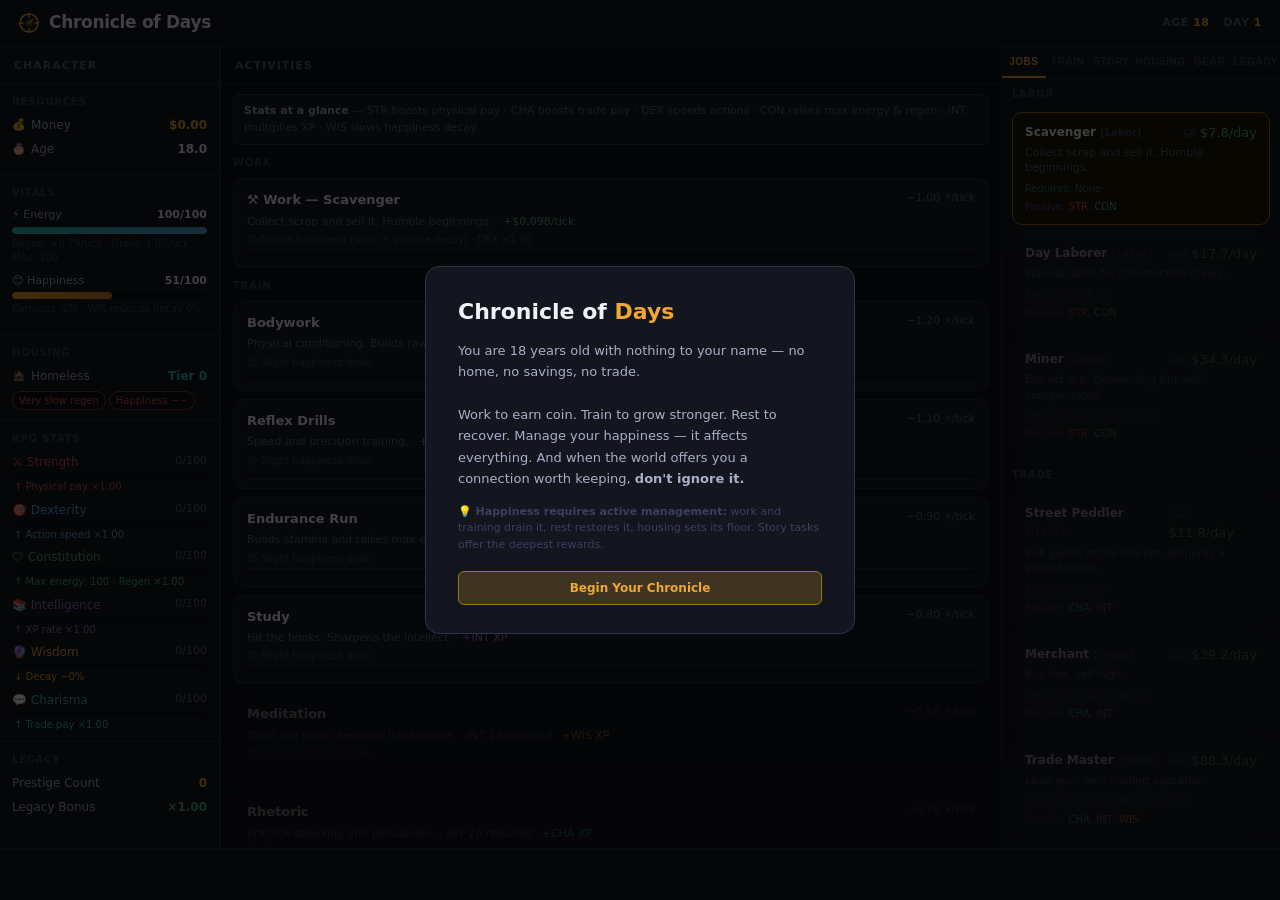
==== commit 4fe624f6: "Update index v5.html" ====
--- a/index.html
+++ b/index.html
@@ -6,7 +6,7 @@
 <title>Chronicle of Days</title>
 <link href="https://api.fontshare.com/v2/css?f[]=cabinet-grotesk@400,500,700,800,900&f[]=satoshi@400,500,700&display=swap" rel="stylesheet"/>
 <style>
-/* ── Design Tokens ───────────────────────────────────────────── */
+/* ── Design Tokens ─────────────────────────────────────────── */
 :root {
   --bg-base:     #0d0f14;
   --bg-surface:  #13161e;
@@ -30,6 +30,9 @@
   --sky-dim:     #346080;
   --orange:      #e07830;
   --orange-dim:  #8a4a18;
+  --pink:        #e07898;
+  --pink-dim:    #803050;
+  --pink-glow:   #e0789820;
 
   --text-bright: #f0f2f8;
   --text-mid:    #a8b0c8;
@@ -56,393 +59,335 @@
   overflow-x: hidden;
 }
 
-/* ── Layout ──────────────────────────────────────────────────── */
+/* ── Layout ────────────────────────────────────────────────── */
 #app { display: flex; flex-direction: column; height: 100vh; }
 
 header {
-  display: flex;
-  align-items: center;
-  justify-content: space-between;
+  display: flex; align-items: center; justify-content: space-between;
   padding: 10px 18px;
   background: var(--bg-surface);
   border-bottom: 1px solid var(--border);
   flex-shrink: 0;
 }
-
 .logo {
   display: flex; align-items: center; gap: 9px;
-  font-family: var(--font-display);
-  font-weight: 800;
-  font-size: 17px;
-  color: var(--text-bright);
-  letter-spacing: -0.3px;
+  font-family: var(--font-display); font-weight: 800; font-size: 17px;
+  color: var(--text-bright); letter-spacing: -0.3px;
 }
 .logo svg { color: var(--amber); }
-
 .header-meta { display: flex; align-items: center; gap: 14px; }
-.age-chip {
-  font-size: 11px; font-weight: 700; letter-spacing: 0.5px;
-  color: var(--text-dim); text-transform: uppercase;
-}
-.age-val { color: var(--amber); }
+.age-chip { font-size: 11px; font-weight: 700; letter-spacing: 0.5px; color: var(--text-dim); text-transform: uppercase; }
+.age-val  { color: var(--amber); }
 
 #main-grid {
   display: grid;
-  grid-template-columns: 224px 1fr 272px;
-  gap: 0;
-  flex: 1;
-  overflow: hidden;
+  grid-template-columns: 220px 1fr 278px;
+  flex: 1; overflow: hidden;
 }
 
 .panel {
   display: flex; flex-direction: column;
   background: var(--bg-surface);
   border-right: 1px solid var(--border);
-  overflow-y: auto;
-  overflow-x: hidden;
+  overflow-y: auto; overflow-x: hidden;
 }
 .panel:last-child { border-right: none; }
 
 .panel-title {
   padding: 11px 14px 9px;
-  font-family: var(--font-display);
-  font-weight: 700; font-size: 11px;
-  letter-spacing: 1px; text-transform: uppercase;
-  color: var(--text-dim);
-  border-bottom: 1px solid var(--border);
-  flex-shrink: 0;
-}
-
-/* ── Cards & Sections ────────────────────────────────────────── */
+  font-family: var(--font-display); font-weight: 700; font-size: 11px;
+  letter-spacing: 1px; text-transform: uppercase; color: var(--text-dim);
+  border-bottom: 1px solid var(--border); flex-shrink: 0;
+}
+
+/* ── Sections ──────────────────────────────────────────────── */
 .section { padding: 10px 12px; border-bottom: 1px solid var(--border); }
 .section:last-child { border-bottom: none; }
-
 .section-label {
   font-size: 10px; font-weight: 700; letter-spacing: 0.8px;
-  text-transform: uppercase; color: var(--text-muted);
-  margin-bottom: 7px;
-}
-
-/* ── Stat Rows ───────────────────────────────────────────────── */
-.stat-row {
-  display: flex; align-items: center;
-  justify-content: space-between;
-  margin-bottom: 6px;
-}
+  text-transform: uppercase; color: var(--text-muted); margin-bottom: 7px;
+}
+
+/* ── Stat rows ─────────────────────────────────────────────── */
+.stat-row { display: flex; align-items: center; justify-content: space-between; margin-bottom: 6px; }
 .stat-row:last-child { margin-bottom: 0; }
-
 .stat-label { font-size: 12px; color: var(--text-mid); display: flex; align-items: center; gap: 5px; }
-.stat-icon { font-size: 11px; }
-.stat-val {
-  font-size: 12px; font-weight: 700;
-  color: var(--text-bright); font-variant-numeric: tabular-nums;
-}
+.stat-icon  { font-size: 11px; }
+.stat-val   { font-size: 12px; font-weight: 700; color: var(--text-bright); font-variant-numeric: tabular-nums; }
 .stat-val.amber  { color: var(--amber); }
 .stat-val.teal   { color: var(--teal); }
 .stat-val.green  { color: var(--green); }
 .stat-val.rose   { color: var(--rose); }
-.stat-val.purple { color: var(--purple); }
-.stat-val.sky    { color: var(--sky); }
-
-/* ── Bar ─────────────────────────────────────────────────────── */
+.stat-val.pink   { color: var(--pink); }
+
+/* ── Bars ──────────────────────────────────────────────────── */
 .bar-wrap { margin-bottom: 7px; }
 .bar-wrap:last-child { margin-bottom: 0; }
 .bar-header { display: flex; justify-content: space-between; margin-bottom: 3px; }
 .bar-name { font-size: 12px; color: var(--text-mid); }
 .bar-nums { font-size: 11px; color: var(--text-dim); font-variant-numeric: tabular-nums; }
-.bar-track {
-  height: 5px; background: var(--bg-base);
-  border-radius: 999px; overflow: hidden;
-}
-.bar-fill {
-  height: 100%; border-radius: 999px;
-  transition: width 0.25s ease;
-}
-.bar-fill.amber  { background: var(--amber); }
-.bar-fill.teal   { background: var(--teal); }
-.bar-fill.energy { background: linear-gradient(90deg, var(--teal), var(--sky)); }
-.bar-fill.happy  { background: linear-gradient(90deg, var(--green), var(--amber)); }
-.bar-fill.str    { background: var(--rose); }
-.bar-fill.dex    { background: var(--sky); }
-.bar-fill.con    { background: var(--green); }
-.bar-fill.int    { background: var(--purple); }
-.bar-fill.wis    { background: var(--amber); }
-.bar-fill.cha    { background: var(--teal); }
-
-/* ── Stat effect hint ────────────────────────────────────────── */
-.stat-effect {
-  font-size: 10px; color: var(--text-muted); margin-top: 1px;
-  padding-left: 2px;
-  line-height: 1.35;
-}
-
-/* ── Activity Cards ──────────────────────────────────────────── */
+.bar-track { height: 5px; background: var(--bg-base); border-radius: 999px; overflow: hidden; }
+.bar-fill  { height: 100%; border-radius: 999px; transition: width 0.25s ease; }
+.bar-fill.str { background: var(--rose); }
+.bar-fill.dex { background: var(--sky); }
+.bar-fill.con { background: var(--green); }
+.bar-fill.int { background: var(--purple); }
+.bar-fill.wis { background: var(--amber); }
+.bar-fill.cha { background: var(--teal); }
+
+.stat-effect { font-size: 10px; color: var(--text-muted); margin-top: 1px; padding-left: 2px; line-height: 1.35; }
+
+/* ── Vitals (energy, happiness, relationship) ─────────────── */
+.vital-section { padding: 0 0 8px 0; }
+.vital-section:last-child { padding-bottom: 0; }
+.vital-label { display: flex; justify-content: space-between; align-items: center; margin-bottom: 3px; }
+.vital-name  { font-size: 11px; color: var(--text-mid); }
+.vital-val   { font-size: 11px; font-weight: 700; color: var(--text-bright); font-variant-numeric: tabular-nums; }
+.vital-track { height: 7px; background: var(--bg-base); border-radius: 999px; overflow: hidden; margin-bottom: 3px; }
+.vital-fill  { height: 100%; border-radius: 999px; transition: width 0.25s ease; }
+.vital-fill.energy { background: linear-gradient(90deg, var(--teal), var(--sky)); }
+.vital-fill.happy  { background: linear-gradient(90deg, var(--green), var(--amber)); }
+.vital-fill.happy.mid  { background: linear-gradient(90deg, var(--amber), var(--orange)); }
+.vital-fill.happy.low  { background: linear-gradient(90deg, var(--rose), var(--orange)); }
+.vital-fill.bond   { background: linear-gradient(90deg, var(--pink-dim), var(--pink)); }
+.vital-detail { font-size: 10px; color: var(--text-muted); line-height: 1.4; }
+
+/* ── Activity Cards ────────────────────────────────────────── */
 .activity-card {
+  background: var(--bg-card); border: 1px solid var(--border);
+  border-radius: var(--r-md); padding: 11px 13px; margin-bottom: 8px;
+  cursor: pointer; transition: border-color 0.15s, background 0.15s;
+}
+.activity-card:last-child { margin-bottom: 0; }
+.activity-card:hover:not(.locked-card) { border-color: var(--border-hi); background: var(--bg-hover); }
+.activity-card.active        { border-color: var(--amber-dim); background: #1a1600; }
+.activity-card.active.teal-act  { border-color: var(--teal-dim);  background: #001614; }
+.activity-card.active.green-act { border-color: var(--green-dim); background: #001009; }
+.activity-card.active.pink-act  { border-color: var(--pink-dim);  background: #160a0e; }
+.activity-card.locked-card   { opacity: 0.45; cursor: not-allowed; }
+
+.act-header  { display: flex; justify-content: space-between; align-items: flex-start; margin-bottom: 4px; }
+.act-name    { font-weight: 700; font-size: 13px; color: var(--text-bright); }
+.act-cost    { font-size: 11px; color: var(--text-dim); }
+.act-desc    { font-size: 11px; color: var(--text-dim); margin-bottom: 4px; line-height: 1.4; }
+.act-meta    { font-size: 10px; color: var(--text-muted); margin-bottom: 5px; line-height: 1.4; }
+.act-progress { height: 4px; background: var(--bg-base); border-radius: 999px; overflow: hidden; }
+.act-progress-fill {
+  height: 100%; border-radius: 999px; background: var(--amber); transition: width 0.1s linear;
+}
+.act-progress-fill.teal  { background: var(--teal); }
+.act-progress-fill.green { background: var(--green); }
+.act-progress-fill.pink  { background: var(--pink); }
+
+/* ── Story Task Card — special "active task" card ──────────── */
+.story-task-card {
   background: var(--bg-card);
-  border: 1px solid var(--border);
+  border: 1px solid var(--pink-dim);
   border-radius: var(--r-md);
-  padding: 11px 13px;
+  padding: 12px 14px;
   margin-bottom: 8px;
-  cursor: pointer;
-  transition: border-color 0.15s, background 0.15s;
-}
-.activity-card:last-child { margin-bottom: 0; }
-.activity-card:hover { border-color: var(--border-hi); background: var(--bg-hover); }
-.activity-card.active {
-  border-color: var(--amber-dim);
-  background: #1a1600;
-}
-.activity-card.active.teal-act { border-color: var(--teal-dim); background: #001614; }
-.activity-card.active.rose-act { border-color: var(--rose-dim); background: #160000; }
-.activity-card.active.green-act { border-color: var(--green-dim); background: #001009; }
-
-.act-header { display: flex; justify-content: space-between; align-items: flex-start; margin-bottom: 4px; }
-.act-name { font-weight: 700; font-size: 13px; color: var(--text-bright); }
-.act-cost { font-size: 11px; color: var(--text-dim); }
-.act-desc { font-size: 11px; color: var(--text-dim); margin-bottom: 5px; line-height: 1.4; }
-.act-progress {
-  height: 4px; background: var(--bg-base);
-  border-radius: 999px; overflow: hidden;
-}
-.act-progress-fill {
-  height: 100%; border-radius: 999px;
-  background: var(--amber);
-  transition: width 0.1s linear;
-}
-.act-progress-fill.teal { background: var(--teal); }
-.act-progress-fill.rose { background: var(--rose); }
-.act-progress-fill.green { background: var(--green); }
-
-/* ── Job / Skill Cards ───────────────────────────────────────── */
-.tab-bar {
-  display: flex; gap: 0;
-  border-bottom: 1px solid var(--border);
-  flex-shrink: 0;
-}
+}
+.story-task-card.active-story { border-color: var(--pink); background: #160a0e; }
+.story-task-header {
+  display: flex; justify-content: space-between; align-items: flex-start; margin-bottom: 5px;
+}
+.story-task-name { font-weight: 700; font-size: 13px; color: var(--pink); }
+.story-task-progress-label { font-size: 11px; color: var(--text-dim); font-variant-numeric: tabular-nums; }
+.story-task-quote {
+  font-size: 11px; font-style: italic; color: var(--text-dim);
+  border-left: 2px solid var(--pink-dim); padding-left: 8px; margin-bottom: 6px; line-height: 1.5;
+}
+.story-task-req {
+  font-size: 10px; color: var(--text-muted); margin-bottom: 5px; line-height: 1.5;
+}
+.story-task-reward {
+  font-size: 10px; padding: 3px 7px; border-radius: 999px;
+  background: var(--pink-glow); border: 1px solid var(--pink-dim); color: var(--pink);
+  display: inline-block; margin-bottom: 6px;
+}
+.story-task-progress { height: 5px; background: var(--bg-base); border-radius: 999px; overflow: hidden; }
+.story-task-progress-fill { height: 100%; border-radius: 999px; background: var(--pink); transition: width 0.12s linear; }
+
+/* ── Tab bar (right panel) ─────────────────────────────────── */
+.tab-bar { display: flex; border-bottom: 1px solid var(--border); flex-shrink: 0; }
 .tab-btn {
-  flex: 1;
-  padding: 9px 4px;
-  font-size: 10px; font-weight: 700; letter-spacing: 0.6px;
-  text-transform: uppercase; text-align: center;
-  color: var(--text-muted); cursor: pointer;
-  border: none; background: none;
-  border-bottom: 2px solid transparent;
-  transition: color 0.15s, border-color 0.15s;
+  flex: 1; padding: 9px 2px;
+  font-size: 10px; font-weight: 700; letter-spacing: 0.5px; text-transform: uppercase; text-align: center;
+  color: var(--text-muted); cursor: pointer; border: none; background: none;
+  border-bottom: 2px solid transparent; transition: color 0.15s, border-color 0.15s;
 }
 .tab-btn.active { color: var(--amber); border-bottom-color: var(--amber); }
-
 .tab-content { display: none; flex: 1; overflow-y: auto; }
 .tab-content.visible { display: block; }
 
+/* ── Job / Skill cards ─────────────────────────────────────── */
 .job-card {
-  margin: 8px 10px;
-  background: var(--bg-card);
-  border: 1px solid var(--border);
-  border-radius: var(--r-md);
-  padding: 10px 12px;
-  cursor: pointer;
+  margin: 8px 10px; background: var(--bg-card); border: 1px solid var(--border);
+  border-radius: var(--r-md); padding: 10px 12px; cursor: pointer;
   transition: border-color 0.15s, background 0.15s;
 }
-.job-card.locked { opacity: 0.5; cursor: not-allowed; }
-.job-card.active { border-color: var(--amber-dim); background: #1a1600; }
+.job-card.locked    { opacity: 0.5; cursor: not-allowed; }
+.job-card.active    { border-color: var(--amber-dim); background: #1a1600; }
 .job-card:not(.locked):hover { border-color: var(--border-hi); background: var(--bg-hover); }
-
 .job-header { display: flex; justify-content: space-between; align-items: flex-start; margin-bottom: 3px; }
-.job-name { font-weight: 700; font-size: 12px; color: var(--text-bright); }
-.job-pay { font-size: 11px; color: var(--green); font-weight: 700; }
-.job-desc { font-size: 11px; color: var(--text-dim); margin-bottom: 5px; line-height: 1.4; }
-.job-req  { font-size: 10px; color: var(--text-muted); }
+.job-name   { font-weight: 700; font-size: 12px; color: var(--text-bright); }
+.job-pay    { font-size: 11px; color: var(--green); font-weight: 700; }
+.job-desc   { font-size: 11px; color: var(--text-dim); margin-bottom: 5px; line-height: 1.4; }
+.job-req    { font-size: 10px; color: var(--text-muted); }
 .job-req.met { color: var(--green-dim); }
-.job-stats { font-size: 10px; color: var(--purple-dim); margin-top: 3px; }
-
-.cat-header {
-  padding: 7px 10px 3px;
-  font-size: 10px; font-weight: 700; letter-spacing: 0.8px;
-  text-transform: uppercase; color: var(--text-muted);
-}
-
-/* ── Housing Cards ───────────────────────────────────────────── */
+.job-stats  { font-size: 10px; color: var(--purple-dim); margin-top: 3px; }
+.cat-header { padding: 7px 10px 3px; font-size: 10px; font-weight: 700; letter-spacing: 0.8px; text-transform: uppercase; color: var(--text-muted); }
+
+/* ── Housing cards ─────────────────────────────────────────── */
 .housing-card {
-  margin: 8px 10px;
-  background: var(--bg-card);
-  border: 1px solid var(--border);
-  border-radius: var(--r-md);
-  padding: 10px 12px;
-  cursor: pointer;
+  margin: 8px 10px; background: var(--bg-card); border: 1px solid var(--border);
+  border-radius: var(--r-md); padding: 10px 12px; cursor: pointer;
   transition: border-color 0.15s, background 0.15s;
 }
 .housing-card.current { border-color: var(--teal-dim); background: #001614; cursor: default; }
-.housing-card.locked { opacity: 0.45; cursor: not-allowed; }
+.housing-card.locked  { opacity: 0.45; cursor: not-allowed; }
 .housing-card:not(.current):not(.locked):hover { border-color: var(--border-hi); background: var(--bg-hover); }
-
 .housing-header { display: flex; justify-content: space-between; align-items: flex-start; margin-bottom: 3px; }
-.housing-name { font-weight: 700; font-size: 12px; color: var(--text-bright); display: flex; align-items: center; gap: 5px; flex-wrap: wrap; }
-.housing-tier { font-size: 9px; font-weight: 700; letter-spacing: 0.5px; text-transform: uppercase;
-  padding: 2px 5px; border-radius: 3px;
-  background: var(--bg-base); color: var(--text-muted); }
+.housing-name   { font-weight: 700; font-size: 12px; color: var(--text-bright); display: flex; align-items: center; gap: 5px; flex-wrap: wrap; }
+.housing-tier   { font-size: 9px; font-weight: 700; letter-spacing: 0.5px; text-transform: uppercase; padding: 2px 5px; border-radius: 3px; background: var(--bg-base); color: var(--text-muted); }
 .housing-tier.current { background: var(--teal-dim); color: var(--text-bright); }
-.housing-cost { font-size: 11px; color: var(--amber); font-weight: 700; }
+.housing-cost   { font-size: 11px; color: var(--amber); font-weight: 700; }
 .housing-cost.free { color: var(--text-muted); }
-.housing-desc { font-size: 11px; color: var(--text-dim); margin-bottom: 5px; line-height: 1.4; }
+.housing-desc   { font-size: 11px; color: var(--text-dim); margin-bottom: 5px; line-height: 1.4; }
 .housing-bonuses { display: flex; flex-wrap: wrap; gap: 4px; }
 .housing-bonus-pill {
   font-size: 10px; padding: 1px 6px; border-radius: 999px;
-  background: var(--bg-base); color: var(--text-dim);
-  border: 1px solid var(--border);
+  background: var(--bg-base); color: var(--text-dim); border: 1px solid var(--border);
 }
 .housing-bonus-pill.pos { color: var(--green); border-color: var(--green-dim); }
-.housing-bonus-pill.neg { color: var(--rose); border-color: var(--rose-dim); }
-
-/* ── Equipment Cards ─────────────────────────────────────────── */
+.housing-bonus-pill.neg { color: var(--rose);  border-color: var(--rose-dim); }
+
+/* ── Equipment cards ───────────────────────────────────────── */
 .equip-card {
-  margin: 8px 10px;
-  background: var(--bg-card);
-  border: 1px solid var(--border);
-  border-radius: var(--r-md);
-  padding: 10px 12px;
+  margin: 8px 10px; background: var(--bg-card); border: 1px solid var(--border);
+  border-radius: var(--r-md); padding: 10px 12px;
   transition: border-color 0.15s, background 0.15s;
 }
-.equip-card.owned { border-color: var(--orange-dim); background: #120c00; }
-.equip-card.equipped-active { border-color: var(--orange); background: #1a1000; }
-.equip-card.locked-eq { opacity: 0.45; cursor: not-allowed; }
+.equip-card.owned          { border-color: var(--orange-dim); background: #120c00; }
+.equip-card.equipped-active { border-color: var(--orange);    background: #1a1000; }
+.equip-card.locked-eq       { opacity: 0.45; cursor: not-allowed; }
 .equip-card:not(.locked-eq):not(.owned):hover { border-color: var(--border-hi); background: var(--bg-hover); }
-
 .equip-header { display: flex; justify-content: space-between; align-items: flex-start; margin-bottom: 3px; }
-.equip-name { font-weight: 700; font-size: 12px; color: var(--text-bright); display: flex; align-items: center; gap: 5px; }
-.equip-badge {
-  font-size: 9px; font-weight: 700; letter-spacing: 0.4px; text-transform: uppercase;
-  padding: 2px 5px; border-radius: 3px;
-}
-.equip-badge.owned-badge { background: var(--orange-dim); color: #ffd090; }
-.equip-badge.equipped-badge { background: var(--orange); color: #1a0800; }
-.equip-cost { font-size: 11px; color: var(--amber); font-weight: 700; }
-.equip-desc { font-size: 11px; color: var(--text-dim); margin-bottom: 5px; line-height: 1.4; }
+.equip-name   { font-weight: 700; font-size: 12px; color: var(--text-bright); display: flex; align-items: center; gap: 5px; }
+.equip-badge  { font-size: 9px; font-weight: 700; letter-spacing: 0.4px; text-transform: uppercase; padding: 2px 5px; border-radius: 3px; }
+.equip-badge.owned-badge    { background: var(--orange-dim); color: #ffd090; }
+.equip-badge.equipped-badge { background: var(--orange);     color: #1a0800; }
+.equip-cost   { font-size: 11px; color: var(--amber); font-weight: 700; }
+.equip-desc   { font-size: 11px; color: var(--text-dim); margin-bottom: 5px; line-height: 1.4; }
 .equip-bonuses { display: flex; flex-wrap: wrap; gap: 3px; margin-bottom: 4px; }
-.equip-pill {
-  font-size: 10px; padding: 1px 6px; border-radius: 999px;
-  background: var(--bg-base); border: 1px solid var(--border);
-}
-.equip-pill.pos { color: var(--green); border-color: var(--green-dim); }
-.equip-pill.neg { color: var(--rose); border-color: var(--rose-dim); }
-.equip-pill.neutral { color: var(--sky); border-color: var(--sky-dim); }
+.equip-pill   { font-size: 10px; padding: 1px 6px; border-radius: 999px; background: var(--bg-base); border: 1px solid var(--border); }
+.equip-pill.pos     { color: var(--green); border-color: var(--green-dim); }
+.equip-pill.neg     { color: var(--rose);  border-color: var(--rose-dim); }
+.equip-pill.neutral { color: var(--sky);   border-color: var(--sky-dim); }
 .equip-actions { display: flex; gap: 6px; margin-top: 6px; }
 .equip-btn {
-  flex: 1; padding: 5px 8px;
-  border-radius: var(--r-sm);
-  border: 1px solid var(--border-hi);
-  background: var(--bg-base);
-  color: var(--text-mid);
-  font-family: var(--font-body);
-  font-size: 11px; font-weight: 700; cursor: pointer;
-  transition: all 0.15s;
-}
-.equip-btn:hover { background: var(--bg-hover); color: var(--text-bright); }
-.equip-btn.buy-btn { border-color: var(--amber-dim); color: var(--amber); }
+  flex: 1; padding: 5px 8px; border-radius: var(--r-sm);
+  border: 1px solid var(--border-hi); background: var(--bg-base); color: var(--text-mid);
+  font-family: var(--font-body); font-size: 11px; font-weight: 700; cursor: pointer; transition: all 0.15s;
+}
+.equip-btn:hover         { background: var(--bg-hover); color: var(--text-bright); }
+.equip-btn.buy-btn       { border-color: var(--amber-dim); color: var(--amber); }
 .equip-btn.buy-btn:hover { background: #1a1000; }
 .equip-btn.equip-btn-act { border-color: var(--orange-dim); color: var(--orange); }
-.equip-btn.equip-btn-act:hover { background: var(--bg-hover); }
-.equip-btn.unequip-btn { border-color: var(--rose-dim); color: var(--rose); font-size: 10px; }
-.equip-btn:disabled { opacity: 0.3; cursor: not-allowed; }
-
-/* Equipment summary pills in left panel */
-.eq-summary { display: flex; flex-wrap: wrap; gap: 3px; margin-top: 5px; }
-.eq-pill-small {
-  font-size: 10px; padding: 1px 6px; border-radius: 999px;
-  background: var(--bg-base); border: 1px solid var(--orange-dim);
-  color: #ffc070;
-}
-
-/* ── Info Box / Tooltip ──────────────────────────────────────── */
+.equip-btn.unequip-btn   { border-color: var(--rose-dim); color: var(--rose); font-size: 10px; }
+.equip-btn:disabled      { opacity: 0.3; cursor: not-allowed; }
+.eq-summary   { display: flex; flex-wrap: wrap; gap: 3px; margin-top: 5px; }
+.eq-pill-small { font-size: 10px; padding: 1px 6px; border-radius: 999px; background: var(--bg-base); border: 1px solid var(--orange-dim); color: #ffc070; }
+
+/* ── Story arc panel (right) ───────────────────────────────── */
+.story-arc-header {
+  padding: 12px 12px 8px;
+  border-bottom: 1px solid var(--border);
+}
+.arc-title {
+  font-family: var(--font-display); font-weight: 800; font-size: 15px;
+  color: var(--text-bright); margin-bottom: 4px;
+}
+.arc-tagline { font-size: 11px; color: var(--text-dim); font-style: italic; line-height: 1.5; }
+.arc-progress-row { display: flex; justify-content: space-between; align-items: center; margin-top: 8px; margin-bottom: 3px; }
+.arc-progress-label { font-size: 10px; color: var(--text-muted); }
+.arc-progress-val   { font-size: 10px; font-weight: 700; color: var(--pink); }
+.arc-progress-track { height: 5px; background: var(--bg-base); border-radius: 999px; overflow: hidden; }
+.arc-progress-fill  { height: 100%; border-radius: 999px; background: linear-gradient(90deg, var(--pink-dim), var(--pink)); transition: width 0.3s ease; }
+
+/* Stage list cards */
+.stage-card {
+  margin: 6px 10px; background: var(--bg-card); border: 1px solid var(--border);
+  border-radius: var(--r-md); padding: 10px 12px;
+  transition: border-color 0.15s;
+}
+.stage-card.current-stage { border-color: var(--pink-dim); background: #160a0e; }
+.stage-card.completed-stage { border-color: var(--green-dim); background: #001209; opacity: 0.7; }
+.stage-card.locked-stage  { opacity: 0.35; }
+.stage-header { display: flex; justify-content: space-between; align-items: flex-start; margin-bottom: 3px; }
+.stage-num    { font-size: 10px; font-weight: 700; letter-spacing: 0.5px; text-transform: uppercase; color: var(--text-muted); }
+.stage-status-badge {
+  font-size: 9px; font-weight: 700; padding: 1px 5px; border-radius: 3px; text-transform: uppercase; letter-spacing: 0.4px;
+}
+.stage-status-badge.done    { background: var(--green-dim); color: #a0ffd0; }
+.stage-status-badge.active  { background: var(--pink-dim);  color: var(--pink); }
+.stage-status-badge.pending { background: var(--bg-base);   color: var(--text-muted); }
+.stage-name  { font-weight: 700; font-size: 12px; color: var(--text-bright); margin-bottom: 3px; }
+.stage-desc  { font-size: 11px; color: var(--text-dim); line-height: 1.4; margin-bottom: 5px; }
+.stage-reward-pill {
+  font-size: 10px; padding: 1px 7px; border-radius: 999px; display: inline-block;
+  background: var(--pink-glow); border: 1px solid var(--pink-dim); color: var(--pink);
+}
+.stage-reward-pill.done-reward { background: rgba(78,175,128,0.1); border-color: var(--green-dim); color: var(--green); }
+
+/* Completed rewards summary */
+.rewards-summary {
+  margin: 8px 10px 4px; padding: 10px 12px;
+  background: var(--bg-card); border: 1px solid var(--border); border-radius: var(--r-md);
+}
+.rewards-title { font-size: 10px; font-weight: 700; letter-spacing: 0.7px; text-transform: uppercase; color: var(--text-muted); margin-bottom: 6px; }
+.reward-row    { font-size: 11px; color: var(--green); margin-bottom: 2px; }
+.reward-row.inactive { color: var(--text-muted); }
+
+/* ── Info box ──────────────────────────────────────────────── */
 .info-box {
-  background: var(--bg-card);
-  border: 1px solid var(--border-hi);
-  border-radius: var(--r-sm);
-  padding: 8px 10px;
-  margin: 8px 10px 0;
-  font-size: 11px; color: var(--text-dim); line-height: 1.5;
+  background: var(--bg-card); border: 1px solid var(--border-hi); border-radius: var(--r-sm);
+  padding: 8px 10px; margin: 8px 10px 0; font-size: 11px; color: var(--text-dim); line-height: 1.5;
 }
 .info-box strong { color: var(--text-mid); }
 
-/* ── Message Log ─────────────────────────────────────────────── */
+/* ── Log ───────────────────────────────────────────────────── */
 #log-wrap {
-  background: var(--bg-surface);
-  border-top: 1px solid var(--border);
-  padding: 6px 14px;
-  height: 52px; min-height: 52px;
-  overflow-y: auto;
-  flex-shrink: 0;
-}
-.log-entry { font-size: 11px; color: var(--text-dim); padding: 1px 0; }
-.log-entry.new { color: var(--amber); }
-
-/* ── Prestige Button ─────────────────────────────────────────── */
+  background: var(--bg-surface); border-top: 1px solid var(--border);
+  padding: 6px 14px; height: 52px; min-height: 52px; overflow-y: auto; flex-shrink: 0;
+}
+.log-entry      { font-size: 11px; color: var(--text-dim); padding: 1px 0; }
+.log-entry.new  { color: var(--amber); }
+.log-entry.story{ color: var(--pink); }
+
+/* ── Buttons ───────────────────────────────────────────────── */
 .prestige-wrap { padding: 12px 10px; }
 .btn {
-  width: 100%; padding: 9px;
-  border-radius: var(--r-sm);
-  border: 1px solid var(--border-hi);
-  background: var(--bg-base);
-  color: var(--text-mid);
-  font-family: var(--font-body);
-  font-size: 12px; font-weight: 700; cursor: pointer;
-  transition: all 0.15s;
-}
-.btn:hover { background: var(--bg-hover); color: var(--text-bright); }
-.btn.primary { border-color: var(--amber-dim); color: var(--amber); background: var(--amber-glow); }
-.btn.primary:hover { background: #2a1a00; }
-.btn.danger { border-color: var(--rose-dim); color: var(--rose); }
-.btn.danger:hover { background: #1a0000; }
-.btn:disabled { opacity: 0.35; cursor: not-allowed; }
-
-/* ── Prestige indicator ──────────────────────────────────────── */
+  width: 100%; padding: 9px; border-radius: var(--r-sm);
+  border: 1px solid var(--border-hi); background: var(--bg-base); color: var(--text-mid);
+  font-family: var(--font-body); font-size: 12px; font-weight: 700; cursor: pointer; transition: all 0.15s;
+}
+.btn:hover            { background: var(--bg-hover); color: var(--text-bright); }
+.btn.primary          { border-color: var(--amber-dim); color: var(--amber); background: var(--amber-glow); }
+.btn.primary:hover    { background: #2a1a00; }
+.btn.danger           { border-color: var(--rose-dim); color: var(--rose); }
+.btn.danger:hover     { background: #1a0000; }
+.btn:disabled         { opacity: 0.35; cursor: not-allowed; }
 .prestige-badge {
-  font-size: 10px; font-weight: 700; letter-spacing: 0.5px;
-  padding: 2px 8px; border-radius: 999px;
-  background: var(--amber-glow); color: var(--amber);
-  border: 1px solid var(--amber-dim);
-}
-
-/* ── Scrollbar ───────────────────────────────────────────────── */
-::-webkit-scrollbar { width: 4px; }
-::-webkit-scrollbar-track { background: transparent; }
-::-webkit-scrollbar-thumb { background: var(--border); border-radius: 2px; }
-
-/* ── Intro Modal ─────────────────────────────────────────────── */
-#intro-modal {
-  position: fixed; inset: 0;
-  background: #000a;
-  display: flex; align-items: center; justify-content: center;
-  z-index: 100;
-}
-.modal-box {
-  background: var(--bg-surface);
-  border: 1px solid var(--border-hi);
-  border-radius: var(--r-lg);
-  padding: 28px 32px;
-  max-width: 420px; width: 90%;
-}
-.modal-title {
-  font-family: var(--font-display);
-  font-weight: 800; font-size: 22px;
-  color: var(--text-bright); margin-bottom: 14px;
-}
-.modal-title span { color: var(--amber); }
-.modal-body { color: var(--text-mid); font-size: 13px; line-height: 1.65; margin-bottom: 18px; }
-.modal-meta { font-size: 11px; color: var(--text-muted); margin-bottom: 20px; }
-
-/* ── Energy & Happiness panel items ────────────────────────────── */
-.vital-section { padding: 10px 12px; }
-.vital-label { display: flex; justify-content: space-between; align-items: center; margin-bottom: 3px; }
-.vital-name { font-size: 11px; color: var(--text-mid); }
-.vital-val { font-size: 11px; font-weight: 700; color: var(--text-bright); font-variant-numeric: tabular-nums; }
-.vital-track { height: 8px; background: var(--bg-base); border-radius: 999px; overflow: hidden; margin-bottom: 4px; }
-.vital-fill { height: 100%; border-radius: 999px; transition: width 0.25s ease; }
-.vital-fill.energy { background: linear-gradient(90deg, var(--teal), var(--sky)); }
-.vital-fill.happy  { background: linear-gradient(90deg, var(--green), var(--amber)); }
-.vital-fill.happy.low { background: linear-gradient(90deg, var(--rose), var(--orange)); }
-.vital-detail { font-size: 10px; color: var(--text-muted); line-height: 1.4; }
-
-/* Colors for stat classes */
+  font-size: 10px; font-weight: 700; letter-spacing: 0.5px; padding: 2px 8px; border-radius: 999px;
+  background: var(--amber-glow); color: var(--amber); border: 1px solid var(--amber-dim);
+}
+
+/* ── Upkeep line ───────────────────────────────────────────── */
+.upkeep-line   { font-size: 10px; color: var(--text-muted); margin-top: 4px; padding-top: 4px; border-top: 1px solid var(--border); }
+.upkeep-total  { color: var(--rose); font-weight: 700; }
+
+/* ── Stat colors ───────────────────────────────────────────── */
 .c-str { color: var(--rose); }
 .c-dex { color: var(--sky); }
 .c-con { color: var(--green); }
@@ -450,25 +395,35 @@
 .c-wis { color: var(--amber); }
 .c-cha { color: var(--teal); }
 
-/* Maintenance cost warning line */
-.upkeep-line {
-  font-size: 10px; color: var(--text-muted);
-  margin-top: 4px; padding-top: 4px;
-  border-top: 1px solid var(--border);
-}
-.upkeep-total { color: var(--rose); font-weight: 700; }
+::-webkit-scrollbar { width: 4px; }
+::-webkit-scrollbar-track { background: transparent; }
+::-webkit-scrollbar-thumb { background: var(--border); border-radius: 2px; }
+
+/* ── Intro modal ───────────────────────────────────────────── */
+#intro-modal {
+  position: fixed; inset: 0; background: #000b;
+  display: flex; align-items: center; justify-content: center; z-index: 100;
+}
+.modal-box {
+  background: var(--bg-surface); border: 1px solid var(--border-hi);
+  border-radius: var(--r-lg); padding: 28px 32px; max-width: 430px; width: 90%;
+}
+.modal-title { font-family: var(--font-display); font-weight: 800; font-size: 22px; color: var(--text-bright); margin-bottom: 12px; }
+.modal-title span { color: var(--amber); }
+.modal-body  { color: var(--text-mid); font-size: 13px; line-height: 1.65; margin-bottom: 14px; }
+.modal-meta  { font-size: 11px; color: var(--text-muted); margin-bottom: 18px; }
 </style>
 </head>
 <body>
 <div id="app">
   <header>
     <div class="logo">
-      <svg width="22" height="22" viewBox="0 0 22 22" fill="none" aria-label="Chronicle of Days logo">
+      <svg width="22" height="22" viewBox="0 0 22 22" fill="none">
         <circle cx="11" cy="11" r="9" stroke="currentColor" stroke-width="1.5"/>
         <circle cx="11" cy="11" r="3.5" fill="currentColor" opacity="0.3"/>
-        <line x1="11" y1="2" x2="11" y2="5" stroke="currentColor" stroke-width="1.5" stroke-linecap="round"/>
+        <line x1="11" y1="2"  x2="11" y2="5"  stroke="currentColor" stroke-width="1.5" stroke-linecap="round"/>
         <line x1="11" y1="17" x2="11" y2="20" stroke="currentColor" stroke-width="1.5" stroke-linecap="round"/>
-        <line x1="2" y1="11" x2="5" y2="11" stroke="currentColor" stroke-width="1.5" stroke-linecap="round"/>
+        <line x1="2"  y1="11" x2="5"  y2="11" stroke="currentColor" stroke-width="1.5" stroke-linecap="round"/>
         <line x1="17" y1="11" x2="20" y2="11" stroke="currentColor" stroke-width="1.5" stroke-linecap="round"/>
         <line x1="11" y1="11" x2="14.5" y2="7.5" stroke="currentColor" stroke-width="1.3" stroke-linecap="round"/>
       </svg>
@@ -477,17 +432,18 @@
     <div class="header-meta">
       <span class="age-chip">Age <span class="age-val" id="hdr-age">18</span></span>
       <span class="age-chip">Day <span class="age-val" id="hdr-day">1</span></span>
-      <span class="age-chip" id="hdr-upkeep" style="color:var(--rose); display:none;"></span>
-      <span class="prestige-badge" id="prestige-badge" style="display:none"></span>
+      <span class="age-chip" id="hdr-upkeep" style="color:var(--rose);display:none;"></span>
+      <span class="age-chip" id="hdr-happy"  style="display:none;"></span>
+      <span class="prestige-badge" id="prestige-badge" style="display:none;"></span>
     </div>
   </header>
 
   <div id="main-grid">
-    <!-- LEFT: Stats Panel -->
+    <!-- ═══ LEFT PANEL ═══ -->
     <div class="panel" id="left-panel">
       <div class="panel-title">Character</div>
 
-      <!-- Money & Time -->
+      <!-- Resources -->
       <div class="section">
         <div class="section-label">Resources</div>
         <div class="stat-row">
@@ -498,17 +454,15 @@
           <span class="stat-label"><span class="stat-icon">🎂</span> Age</span>
           <span class="stat-val" id="stat-age">18.0</span>
         </div>
-        <!-- Daily upkeep summary -->
         <div class="upkeep-line" id="upkeep-summary" style="display:none;">
           Upkeep: <span class="upkeep-total" id="upkeep-total-val">$0/day</span>
         </div>
       </div>
 
-      <!-- Vitals: Energy & Happiness -->
+      <!-- Vitals -->
       <div class="section">
         <div class="section-label">Vitals</div>
-
-        <div class="vital-section" style="padding:0 0 8px 0;">
+        <div class="vital-section">
           <div class="vital-label">
             <span class="vital-name">⚡ Energy</span>
             <span class="vital-val" id="energy-val">100/100</span>
@@ -516,8 +470,7 @@
           <div class="vital-track"><div class="vital-fill energy" id="energy-bar" style="width:100%"></div></div>
           <div class="vital-detail" id="energy-detail">Regen: +0.0/tick · Max: 100</div>
         </div>
-
-        <div class="vital-section" style="padding:0;">
+        <div class="vital-section">
           <div class="vital-label">
             <span class="vital-name">😊 Happiness</span>
             <span class="vital-val" id="happy-val">50/100</span>
@@ -525,9 +478,18 @@
           <div class="vital-track"><div class="vital-fill happy" id="happy-bar" style="width:50%"></div></div>
           <div class="vital-detail" id="happy-detail">Affects earnings &amp; energy regen</div>
         </div>
-      </div>
-
-      <!-- Housing Status -->
+        <!-- Relationship bond bar — shown after story begins -->
+        <div class="vital-section" id="bond-section" style="display:none;">
+          <div class="vital-label">
+            <span class="vital-name">🤝 <span id="bond-char-name">Relationship</span></span>
+            <span class="vital-val pink" id="bond-val">—</span>
+          </div>
+          <div class="vital-track"><div class="vital-fill bond" id="bond-bar" style="width:0%"></div></div>
+          <div class="vital-detail" id="bond-detail">Complete story tasks to deepen this bond</div>
+        </div>
+      </div>
+
+      <!-- Housing -->
       <div class="section">
         <div class="section-label">Housing</div>
         <div class="stat-row">
@@ -537,17 +499,16 @@
         <div id="housing-bonuses-inline" style="margin-top:4px; display:flex; flex-wrap:wrap; gap:3px;"></div>
       </div>
 
-      <!-- Equipment Summary -->
+      <!-- Equipment summary -->
       <div class="section" id="equip-summary-section" style="display:none;">
         <div class="section-label">Equipment</div>
         <div class="eq-summary" id="equip-summary-pills"></div>
         <div class="vital-detail" id="equip-effect-summary" style="margin-top:5px;"></div>
       </div>
 
-      <!-- RPG Stats — each shows its gameplay effect -->
+      <!-- RPG Stats -->
       <div class="section">
         <div class="section-label">RPG Stats</div>
-
         <div class="bar-wrap">
           <div class="bar-header"><span class="bar-name c-str">⚔ Strength</span><span class="bar-nums" id="str-nums">0/100</span></div>
           <div class="bar-track"><div class="bar-fill str" id="str-bar" style="width:0%"></div></div>
@@ -571,7 +532,7 @@
         <div class="bar-wrap">
           <div class="bar-header"><span class="bar-name c-wis">🔮 Wisdom</span><span class="bar-nums" id="wis-nums">0/100</span></div>
           <div class="bar-track"><div class="bar-fill wis" id="wis-bar" style="width:0%"></div></div>
-          <div class="stat-effect c-wis" id="wis-effect">↓ Happiness decay rate</div>
+          <div class="stat-effect c-wis" id="wis-effect">↓ Happiness decay</div>
         </div>
         <div class="bar-wrap">
           <div class="bar-header"><span class="bar-name c-cha">💬 Charisma</span><span class="bar-nums" id="cha-nums">0/100</span></div>
@@ -580,7 +541,7 @@
         </div>
       </div>
 
-      <!-- Prestige -->
+      <!-- Legacy -->
       <div class="section">
         <div class="section-label">Legacy</div>
         <div class="stat-row">
@@ -591,17 +552,26 @@
           <span class="stat-label">Legacy Bonus</span>
           <span class="stat-val green" id="legacy-bonus">×1.00</span>
         </div>
+        <!-- Accumulated relationship rewards -->
+        <div id="story-reward-summary" style="display:none; margin-top:6px;">
+          <div class="vital-detail" id="story-reward-text"></div>
+        </div>
       </div>
     </div>
 
-    <!-- CENTER: Activities Panel -->
+    <!-- ═══ CENTER PANEL ═══ -->
     <div class="panel" style="border-left:1px solid var(--border); background: var(--bg-base);">
       <div class="panel-title">Activities</div>
-
       <div style="padding:10px 12px;">
-        <!-- System summary info box -->
-        <div class="info-box" style="margin:0 0 10px 0;" id="energy-info-box">
-          <strong>Stats at a glance</strong> — STR boosts physical pay · CHA boosts trade pay · DEX speeds actions · CON raises max energy &amp; regen · INT multiplies XP gains · WIS slows happiness decay
+        <!-- Stat reminder -->
+        <div class="info-box" style="margin:0 0 10px 0;">
+          <strong>Stats at a glance</strong> — STR boosts physical pay · CHA boosts trade pay · DEX speeds actions · CON raises max energy &amp; regen · INT multiplies XP · WIS slows happiness decay
+        </div>
+
+        <!-- Story task section — shown when a task is active -->
+        <div id="story-task-section" style="display:none;">
+          <div class="section-label" style="margin-bottom:6px;">📖 Story Task</div>
+          <div id="story-task-card"></div>
         </div>
 
         <div class="section-label" style="margin-bottom:8px;">Work</div>
@@ -615,48 +585,36 @@
       </div>
     </div>
 
-    <!-- RIGHT: Jobs / Skills / Housing / Equipment / Prestige tabs -->
+    <!-- ═══ RIGHT PANEL ═══ -->
     <div class="panel">
       <div class="tab-bar">
-        <button class="tab-btn active" onclick="switchTab('jobs')">Jobs</button>
-        <button class="tab-btn" onclick="switchTab('skills')">Train</button>
-        <button class="tab-btn" onclick="switchTab('housing')">Housing</button>
-        <button class="tab-btn" onclick="switchTab('equipment')">Gear</button>
-        <button class="tab-btn" onclick="switchTab('prestige')">Legacy</button>
-      </div>
-
-      <!-- Jobs Tab -->
-      <div class="tab-content visible" id="tab-jobs">
-        <div id="jobs-list"></div>
-      </div>
-
-      <!-- Skills Tab -->
-      <div class="tab-content" id="tab-skills">
-        <div id="skills-list"></div>
-      </div>
-
-      <!-- Housing Tab -->
+        <button class="tab-btn active"  onclick="switchTab('jobs')">Jobs</button>
+        <button class="tab-btn"         onclick="switchTab('skills')">Train</button>
+        <button class="tab-btn"         onclick="switchTab('story')">Story</button>
+        <button class="tab-btn"         onclick="switchTab('housing')">Housing</button>
+        <button class="tab-btn"         onclick="switchTab('equipment')">Gear</button>
+        <button class="tab-btn"         onclick="switchTab('prestige')">Legacy</button>
+      </div>
+
+      <div class="tab-content visible" id="tab-jobs"><div id="jobs-list"></div></div>
+      <div class="tab-content"         id="tab-skills"><div id="skills-list"></div></div>
+
+      <!-- STORY TAB -->
+      <div class="tab-content" id="tab-story">
+        <div id="story-arc-panel"></div>
+      </div>
+
       <div class="tab-content" id="tab-housing">
-        <div class="info-box">
-          <strong>Housing</strong> affects energy regeneration and happiness baseline. Better housing is a long-term investment — but watch the daily upkeep.
-        </div>
+        <div class="info-box"><strong>Housing</strong> affects energy regen and happiness baseline. Better housing is a long-term investment.</div>
         <div id="housing-list"></div>
       </div>
-
-      <!-- Equipment Tab -->
       <div class="tab-content" id="tab-equipment">
-        <div class="info-box">
-          <strong>Equipment</strong> provides permanent bonuses while owned. Each item has a one-time purchase cost and a daily maintenance fee. Equip items to activate their effects.
-        </div>
+        <div class="info-box"><strong>Equipment</strong> provides bonuses while equipped. Each item has a daily maintenance fee.</div>
         <div id="equipment-list"></div>
       </div>
-
-      <!-- Prestige Tab -->
       <div class="tab-content" id="tab-prestige">
         <div class="prestige-wrap">
-          <div class="info-box" style="margin:0 0 12px 0;" id="prestige-info">
-            <strong>Prestige</strong> — Reset your progress in exchange for a permanent legacy bonus that multiplies all earnings and stat gain. Available at age 65.
-          </div>
+          <div class="info-box" style="margin:0 0 12px 0;"><strong>Prestige</strong> — Reset at age 65 for a permanent legacy bonus that multiplies all gains.</div>
           <div class="stat-row" style="margin-bottom:8px;">
             <span class="stat-label">Next bonus</span>
             <span class="stat-val green" id="prestige-next-bonus">×1.10</span>
@@ -670,9 +628,7 @@
     </div>
   </div>
 
-  <div id="log-wrap">
-    <div id="log"></div>
-  </div>
+  <div id="log-wrap"><div id="log"></div></div>
 </div>
 
 <!-- Intro Modal -->
@@ -681,1113 +637,1014 @@
     <div class="modal-title">Chronicle of <span>Days</span></div>
     <div class="modal-body">
       You are 18 years old with nothing to your name — no home, no savings, no trade.<br><br>
-      Every day is a choice: <strong>work</strong> to earn money, <strong>train</strong> to grow stronger, <strong>study</strong> to grow wiser. Find a job. Improve your living conditions. Build a life worth carrying into the next generation.
+      Work to earn coin. Train to grow stronger. Rest to recover. Manage your happiness — it affects everything.
+      And when the world offers you a connection worth keeping, <strong>don't ignore it.</strong>
     </div>
     <div class="modal-meta">
-      💡 <strong>Stats shape your world:</strong> STR &amp; CHA boost job pay · DEX speeds actions · CON raises max energy · INT multiplies XP · WIS slows happiness decay. Manage happiness — it affects earnings and regen.
+      💡 <strong>Happiness requires active management:</strong> work and training drain it, rest restores it, housing sets its floor. Story tasks offer the deepest rewards.
     </div>
     <button class="btn primary" onclick="closeIntro()">Begin Your Chronicle</button>
   </div>
 </div>
 
 <script>
-// ═══════════════════════════════════════════════════════════════
+'use strict';
+// ═══════════════════════════════════════════════════════════
 // CONSTANTS
-// ═══════════════════════════════════════════════════════════════
-const TICK_MS       = 150;   // real ms per tick
-const TICKS_PER_DAY = 80;    // game ticks per in-game day
+// ═══════════════════════════════════════════════════════════
+const TICK_MS       = 150;
+const TICKS_PER_DAY = 80;
 const DAYS_PER_YEAR = 365;
 
 // Energy
-const ENERGY_BASE_MAX          = 100;
-const ENERGY_CON_BONUS_PER_PT  = 1.5;  // +1.5 max energy per CON point
-const ENERGY_CON_REGEN_PER_PT  = 0.006; // CON also improves regen rate
-const ENERGY_DRAIN_BASE        = 1.0;   // per activity tick
-
-// DEX speed bonus: reduces cycle length (faster bar fills)
-// At DEX 50 → 20% faster; DEX 100 → 33% faster
-const DEX_SPEED_PER_PT = 0.004;  // fraction per point (capped at 0.4)
-
-// INT XP multiplier: adds % bonus to all stat XP gains
-const INT_XP_PER_PT = 0.008;    // +0.8% per INT point (capped at +60%)
-
-// WIS happiness decay reduction
-const WIS_HAPPY_DECAY_PER_PT = 0.01; // each WIS pt reduces decay by 1% (capped at 60%)
-
-// STR earnings bonus for physical jobs (Labor/Military)
-const STR_PAY_PER_PT = 0.008;   // +0.8% per STR point (capped at +60%)
-
-// CHA earnings bonus for trade/social jobs (Trade/Knowledge)
-const CHA_PAY_PER_PT = 0.009;   // +0.9% per CHA point (capped at +70%)
-
-// Happiness
-const HAPPY_REST_RATE      = 0.15;  // base happiness per tick at rest
-const HAPPY_WORK_DRAIN     = 0.06;  // happiness lost per work tick
-const HAPPY_TRAIN_DRAIN    = 0.04;  // happiness lost per train tick
-const HAPPY_IDLE_DRIFT     = 0.015; // passive drift toward housing baseline
-const HAPPY_MIN_FLOOR      = 5;
-const HAPPY_WIS_REGEN_BONUS = 0.001; // small passive happy regen from WIS per tick when resting
-
-// Prestige
-const PRESTIGE_MIN_AGE = 65;
-const PRESTIGE_BONUS_PER_COUNT = 0.10;
-
-// Passive stat XP per tick while working
-const JOB_STAT_RATE = 0.018;
-
-// ═══════════════════════════════════════════════════════════════
-// HOUSING DATA  (5 tiers: 0=homeless, 1=rough shelter, 2=shared room, 3=small home, 4=comfortable home)
-// ═══════════════════════════════════════════════════════════════
+const ENERGY_BASE_MAX         = 100;
+const ENERGY_CON_PER_PT       = 1.5;
+const ENERGY_CON_REGEN_PER_PT = 0.006;
+const ENERGY_DRAIN_BASE       = 1.0;
+
+// Speed / XP / decay
+const DEX_SPEED_PER_PT       = 0.004;
+const INT_XP_PER_PT          = 0.008;
+const WIS_DECAY_PER_PT       = 0.01;
+const STR_PAY_PER_PT         = 0.008;
+const CHA_PAY_PER_PT         = 0.009;
+const JOB_STAT_RATE          = 0.018;
+
+// ── HAPPINESS v5 ─────────────────────────────────────────────
+// Increased all decay rates relative to v4 for more active management
+const HAPPY_REST_BASE        = 0.20;   // regen per tick at rest (up from 0.15)
+const HAPPY_WORK_DRAIN       = 0.10;   // per work tick (up from 0.06)
+const HAPPY_TRAIN_DRAIN      = 0.06;   // per training tick (up from 0.04)
+const HAPPY_STORY_DRAIN      = 0.04;   // story tasks also cost a little happiness (social exertion)
+const HAPPY_IDLE_DECAY       = 0.02;   // passive background decay per tick (new)
+const HAPPY_STREAK_THRESHOLD = 40;     // ticks of same non-rest activity before streak penalty kicks in
+const HAPPY_STREAK_PENALTY   = 0.03;   // extra drain per tick when on a long streak
+const HAPPY_MIN              = 5;
+const HAPPY_WIS_REGEN_BONUS  = 0.0015; // per WIS point, per tick at rest
+
+// ── PRESTIGE ──────────────────────────────────────────────────
+const PRESTIGE_MIN_AGE       = 65;
+const PRESTIGE_BONUS         = 0.10;
+
+// ═══════════════════════════════════════════════════════════
+// STORY DATA — "A New Friend"
+// Each stage is a task the player runs as an activity.
+// Completing a stage grants a permanent reward.
+// ═══════════════════════════════════════════════════════════
+const STORY_ARC = {
+  id: 'a_new_friend',
+  title: 'A New Friend',
+  character: 'Mira',
+  tagline: 'A chance meeting in the market square. She seems quick with numbers — and quick to laugh.',
+
+  /*
+   * Each stage:
+   *   id, name, quote (her words / scene flavor), desc (what you're doing),
+   *   taskId (used as activity id), energyCostPerTick,
+   *   ticksRequired (total ticks to complete the task),
+   *   requires (stat gates), reward (object), rewardText (display)
+   */
+  stages: [
+    {
+      id: 'stage_meet',
+      name: 'A Chance Meeting',
+      quote: '"You look like you could use a break. I know a quiet spot near the well."',
+      desc: 'Spend time chatting with Mira in the market square. No cost, no skill needed — just a moment.',
+      taskId: 'story_task',
+      energyCostPerTick: 0.3,
+      ticksRequired: 60,   // ~45 real seconds at 150ms/tick
+      requires: {},
+      reward: { happyDecayFlat: 0.015, happyLabel: '−0.015 happiness decay/tick' },
+      rewardText: '😊 Happiness decay slightly reduced',
+      bondProgress: 1,
+    },
+    {
+      id: 'stage_help_carry',
+      name: 'Lend a Hand',
+      quote: '"The merchant down the lane has a heavy delivery. Would you help me carry it?"',
+      desc: 'Help Mira haul goods across the market. Costs energy — you\'re doing real work here.',
+      taskId: 'story_task',
+      energyCostPerTick: 0.9,
+      ticksRequired: 120,
+      requires: { str: 5 },
+      reward: { statBonus: { cha: 2 }, statLabel: '+2 CHA' },
+      rewardText: '💬 +2 Charisma',
+      bondProgress: 2,
+    },
+    {
+      id: 'stage_evening_talk',
+      name: 'Evening Conversation',
+      quote: '"Tell me something real. Not what you do — who you are."',
+      desc: 'Spend an evening talking with Mira. She\'s perceptive. You find yourself thinking more clearly.',
+      taskId: 'story_task',
+      energyCostPerTick: 0.4,
+      ticksRequired: 100,
+      requires: { int: 8 },
+      reward: { xpMult: 0.05, xpLabel: '+5% all XP gains' },
+      rewardText: '📚 +5% XP gain (permanent)',
+      bondProgress: 3,
+    },
+    {
+      id: 'stage_defend',
+      name: 'Stand Your Ground',
+      quote: '"They tried to steal from me again. I need someone I can trust."',
+      desc: 'Protect Mira from a market bully. Requires strength and resolve.',
+      taskId: 'story_task',
+      energyCostPerTick: 1.2,
+      ticksRequired: 80,
+      requires: { str: 15, con: 10 },
+      reward: { statBonus: { str: 3 }, statLabel: '+3 STR' },
+      rewardText: '⚔ +3 Strength',
+      bondProgress: 4,
+    },
+    {
+      id: 'stage_teach',
+      name: 'Share What You Know',
+      quote: '"You\'ve learned so much. Could you teach me? Even a little?"',
+      desc: 'Spend time teaching Mira a skill. You reinforce your own knowledge in the process.',
+      taskId: 'story_task',
+      energyCostPerTick: 0.5,
+      ticksRequired: 140,
+      requires: { int: 20, wis: 10 },
+      reward: { xpMult: 0.05, happyDecayFlat: 0.01, statLabel: '+5% XP, −decay' },
+      rewardText: '📚 +5% XP gain · 😊 Happiness decay reduced again',
+      bondProgress: 5,
+    },
+    {
+      id: 'stage_bond',
+      name: 'A Bond Forged',
+      quote: '"Whatever happens — I\'m glad our paths crossed."',
+      desc: 'A final shared moment. The bond you\'ve built is something that won\'t fade.',
+      taskId: 'story_task',
+      energyCostPerTick: 0.3,
+      ticksRequired: 160,
+      requires: { cha: 20, wis: 15 },
+      reward: { happyDecayFlat: 0.02, statBonus: { wis: 3, cha: 3 }, statLabel: '+3 WIS/CHA, −decay' },
+      rewardText: '🤝 +3 WIS/CHA · Happiness decay significantly reduced',
+      bondProgress: 6,
+    },
+  ]
+};
+
+// ═══════════════════════════════════════════════════════════
+// HOUSING
+// ═══════════════════════════════════════════════════════════
 const HOUSING = [
-  {
-    id: 'homeless',
-    name: 'Homeless',
-    icon: '🏚️',
-    tier: 0,
-    cost: 0,
-    upkeepPerDay: 0,
-    desc: 'Sleeping rough. No shelter, no comfort. Energy recovers very slowly; happiness constantly erodes.',
-    energyRegenBonus: 0,
-    happyBaseline: 15,     // housing pulls happiness toward this floor
-    happyDecayBonus: 0.03, // extra happiness drain per tick (poor housing makes things worse)
-    happyTickBonus: 0,
-    bonuses: [
-      { label: 'Very slow regen', type: 'neg' },
-      { label: 'Happiness −−', type: 'neg' },
-    ]
-  },
-  {
-    id: 'rough_shelter',
-    name: 'Rough Shelter',
-    icon: '⛺',
-    tier: 1,
-    cost: 80,
-    upkeepPerDay: 0.5,
-    desc: 'An abandoned barn or rough lean-to. Not comfortable, but it keeps the rain off and halts the worst of the decay.',
-    energyRegenBonus: 0.15,
-    happyBaseline: 28,
-    happyDecayBonus: 0,    // no extra drain — decay stops at housing floor
-    happyTickBonus: 0.01,
-    bonuses: [
-      { label: '+15% regen', type: 'pos' },
-      { label: 'Stops happiness drain', type: 'pos' },
-      { label: '$0.50/day', type: 'neg' },
-    ]
-  },
-  {
-    id: 'shared_room',
-    name: 'Shared Room',
-    icon: '🛏️',
-    tier: 2,
-    cost: 300,
-    upkeepPerDay: 2,
-    desc: 'A rented bunk in a shared space. Basic shelter. Life is tough but manageable.',
-    energyRegenBonus: 0.35,
-    happyBaseline: 42,
-    happyDecayBonus: 0,
-    happyTickBonus: 0.03,
-    bonuses: [
-      { label: '+35% regen', type: 'pos' },
-      { label: 'Happiness ↑', type: 'pos' },
-      { label: '$2/day', type: 'neg' },
-    ]
-  },
-  {
-    id: 'small_home',
-    name: 'Small Home',
-    icon: '🏠',
-    tier: 3,
-    cost: 2000,
-    upkeepPerDay: 8,
-    desc: 'A modest place to call your own. Privacy, stability, and room to breathe.',
-    energyRegenBonus: 0.80,
-    happyBaseline: 65,
-    happyDecayBonus: 0,
-    happyTickBonus: 0.08,
-    bonuses: [
-      { label: '+80% regen', type: 'pos' },
-      { label: 'Happiness ↑↑', type: 'pos' },
-      { label: '$8/day', type: 'neg' },
-    ]
-  },
-  {
-    id: 'comfortable_home',
-    name: 'Comfortable Home',
-    icon: '🏡',
-    tier: 4,
-    cost: 8000,
-    upkeepPerDay: 20,
-    desc: 'A comfortable, well-furnished home. Rest here and you\'ll wake up ready for anything.',
-    energyRegenBonus: 1.6,
-    happyBaseline: 85,
-    happyDecayBonus: 0,
-    happyTickBonus: 0.18,
-    bonuses: [
-      { label: '+160% regen', type: 'pos' },
-      { label: 'Happiness ↑↑↑', type: 'pos' },
-      { label: '$20/day', type: 'neg' },
-    ]
-  },
+  { id:'homeless',         name:'Homeless',          icon:'🏚️', tier:0, cost:0,    upkeepPerDay:0,  desc:'Sleeping rough. Energy recovers slowly; happiness constantly erodes.',          energyRegenBonus:0,    happyBaseline:15, happyDecayBonus:0.04, happyTickBonus:0,    bonuses:[{label:'Very slow regen',type:'neg'},{label:'Happiness −−',type:'neg'}] },
+  { id:'rough_shelter',    name:'Rough Shelter',     icon:'⛺',  tier:1, cost:80,   upkeepPerDay:0.5, desc:'An old barn or lean-to. Stops the worst happiness drain.',                     energyRegenBonus:0.15, happyBaseline:28, happyDecayBonus:0,    happyTickBonus:0.01, bonuses:[{label:'+15% regen',type:'pos'},{label:'Stops extra drain',type:'pos'},{label:'$0.50/day',type:'neg'}] },
+  { id:'shared_room',      name:'Shared Room',       icon:'🛏️',  tier:2, cost:300,  upkeepPerDay:2,   desc:'A rented bunk. Basic but stable.',                                              energyRegenBonus:0.35, happyBaseline:42, happyDecayBonus:0,    happyTickBonus:0.03, bonuses:[{label:'+35% regen',type:'pos'},{label:'Happiness ↑',type:'pos'},{label:'$2/day',type:'neg'}] },
+  { id:'small_home',       name:'Small Home',        icon:'🏠',  tier:3, cost:2000, upkeepPerDay:8,   desc:'A modest place to call your own. Privacy and stability.',                       energyRegenBonus:0.80, happyBaseline:65, happyDecayBonus:0,    happyTickBonus:0.08, bonuses:[{label:'+80% regen',type:'pos'},{label:'Happiness ↑↑',type:'pos'},{label:'$8/day',type:'neg'}] },
+  { id:'comfortable_home', name:'Comfortable Home',  icon:'🏡',  tier:4, cost:8000, upkeepPerDay:20,  desc:'A well-furnished home. Rest here and you\'ll wake up ready for anything.',        energyRegenBonus:1.6,  happyBaseline:85, happyDecayBonus:0,    happyTickBonus:0.18, bonuses:[{label:'+160% regen',type:'pos'},{label:'Happiness ↑↑↑',type:'pos'},{label:'$20/day',type:'neg'}] },
 ];
 
-// ═══════════════════════════════════════════════════════════════
-// EQUIPMENT DATA
-// ═══════════════════════════════════════════════════════════════
-// Effects: stat bonuses added while equipped (flat additions to stat values for calc purposes)
-// jobCategory: if set, earnings bonus only applies to that category; else global
+// ═══════════════════════════════════════════════════════════
+// EQUIPMENT
+// ═══════════════════════════════════════════════════════════
 const EQUIPMENT = [
-  {
-    id: 'work_gloves',
-    name: 'Work Gloves',
-    icon: '🧤',
-    desc: 'Sturdy leather gloves. Protect your hands and improve grip during labor.',
-    cost: 50,
-    maintenancePerDay: 0.25,
-    requires: {},
-    // Bonus: +15% earnings from Labor jobs
-    earningsBonus: { category: 'Labor', pct: 0.15 },
-    statBonus: {},
-    xpBonus: 0,
-    energyDrainReduction: 0,
-    pills: [
-      { label: '+15% Labor pay', type: 'pos' },
-      { label: '$0.25/day upkeep', type: 'neg' },
-    ],
-    jobCategoryReq: null,
-  },
-  {
-    id: 'training_weights',
-    name: 'Training Weights',
-    icon: '🏋️',
-    desc: 'Heavy iron weights for resistance training. Accelerates physical stat gains.',
-    cost: 120,
-    maintenancePerDay: 0.5,
-    requires: {},
-    earningsBonus: null,
-    statBonus: {},
-    xpBonus: 0.20,          // +20% XP to STR and CON training
-    xpStats: ['str','con'],  // which stats get the bonus
-    energyDrainReduction: 0,
-    pills: [
-      { label: '+20% STR/CON XP', type: 'pos' },
-      { label: '$0.50/day upkeep', type: 'neg' },
-    ],
-    jobCategoryReq: null,
-  },
-  {
-    id: 'study_lamp',
-    name: 'Scholar\'s Lamp',
-    icon: '🪔',
-    desc: 'A bright oil lamp for late-night studying. Enhances all mental training.',
-    cost: 80,
-    maintenancePerDay: 0.3,
-    requires: { int: 5 },
-    earningsBonus: null,
-    statBonus: {},
-    xpBonus: 0.25,
-    xpStats: ['int','wis','cha'],
-    energyDrainReduction: 0,
-    pills: [
-      { label: '+25% INT/WIS/CHA XP', type: 'pos' },
-      { label: '$0.30/day upkeep', type: 'neg' },
-    ],
-    jobCategoryReq: null,
-  },
-  {
-    id: 'travelers_boots',
-    name: "Traveler's Boots",
-    icon: '👢',
-    desc: 'Well-crafted boots that reduce fatigue on long journeys. Slightly cut energy drain.',
-    cost: 180,
-    maintenancePerDay: 0.75,
-    requires: { dex: 10 },
-    earningsBonus: null,
-    statBonus: {},
-    xpBonus: 0,
-    energyDrainReduction: 0.12, // 12% less energy drain on all active tasks
-    pills: [
-      { label: '−12% energy drain', type: 'pos' },
-      { label: '$0.75/day upkeep', type: 'neg' },
-    ],
-    jobCategoryReq: null,
-  },
-  {
-    id: 'merchants_ledger',
-    name: "Merchant's Ledger",
-    icon: '📒',
-    desc: 'A well-organized ledger system. Boosts earnings from trade and knowledge work.',
-    cost: 250,
-    maintenancePerDay: 1.0,
-    requires: { cha: 15, int: 10 },
-    earningsBonus: { category: 'Trade', pct: 0.20 },
-    earningsBonusB: { category: 'Knowledge', pct: 0.10 },
-    statBonus: {},
-    xpBonus: 0,
-    energyDrainReduction: 0,
-    pills: [
-      { label: '+20% Trade pay', type: 'pos' },
-      { label: '+10% Knowledge pay', type: 'pos' },
-      { label: '$1.00/day upkeep', type: 'neg' },
-    ],
-    jobCategoryReq: null,
-  },
-  {
-    id: 'iron_sword',
-    name: 'Iron Sword',
-    icon: '⚔️',
-    desc: 'A serviceable military blade. Required for advanced military positions and boosts military pay.',
-    cost: 400,
-    maintenancePerDay: 2.0,
-    requires: { str: 20 },
-    earningsBonus: { category: 'Military', pct: 0.25 },
-    statBonus: {},
-    xpBonus: 0,
-    energyDrainReduction: 0,
-    unlocksJobCategory: 'Military',  // flavor note — officer tier prefers this
-    pills: [
-      { label: '+25% Military pay', type: 'pos' },
-      { label: 'Unlocks Officer track', type: 'neutral' },
-      { label: '$2.00/day upkeep', type: 'neg' },
-    ],
-    jobCategoryReq: null,
-  },
+  { id:'work_gloves',      name:'Work Gloves',        icon:'🧤',  cost:50,   maintenancePerDay:0.25, requires:{},               earningsBonus:{category:'Labor',pct:0.15},   earningsBonusB:null,                              xpBonus:0,    xpStats:[],                   energyDrainReduction:0,    pills:[{label:'+15% Labor pay',type:'pos'},{label:'$0.25/day',type:'neg'}], desc:'Sturdy gloves. Better grip on labor jobs.' },
+  { id:'training_weights', name:'Training Weights',   icon:'🏋️',  cost:120,  maintenancePerDay:0.5,  requires:{},               earningsBonus:null,                          earningsBonusB:null,                              xpBonus:0.20, xpStats:['str','con'],        energyDrainReduction:0,    pills:[{label:'+20% STR/CON XP',type:'pos'},{label:'$0.50/day',type:'neg'}], desc:'Iron weights for resistance training.' },
+  { id:'study_lamp',       name:"Scholar's Lamp",     icon:'🪔',  cost:80,   maintenancePerDay:0.3,  requires:{int:5},          earningsBonus:null,                          earningsBonusB:null,                              xpBonus:0.25, xpStats:['int','wis','cha'],  energyDrainReduction:0,    pills:[{label:'+25% INT/WIS/CHA XP',type:'pos'},{label:'$0.30/day',type:'neg'}], desc:'A bright lamp for late-night studying.' },
+  { id:'travelers_boots',  name:"Traveler's Boots",   icon:'👢',  cost:180,  maintenancePerDay:0.75, requires:{dex:10},         earningsBonus:null,                          earningsBonusB:null,                              xpBonus:0,    xpStats:[],                   energyDrainReduction:0.12, pills:[{label:'−12% energy drain',type:'pos'},{label:'$0.75/day',type:'neg'}], desc:'Reduces fatigue. Cuts energy drain slightly.' },
+  { id:'merchants_ledger', name:"Merchant's Ledger",  icon:'📒',  cost:250,  maintenancePerDay:1.0,  requires:{cha:15,int:10},  earningsBonus:{category:'Trade',pct:0.20},   earningsBonusB:{category:'Knowledge',pct:0.10},   xpBonus:0,    xpStats:[],                   energyDrainReduction:0,    pills:[{label:'+20% Trade pay',type:'pos'},{label:'+10% Knowledge pay',type:'pos'},{label:'$1.00/day',type:'neg'}], desc:'A well-organized ledger system.' },
+  { id:'iron_sword',       name:'Iron Sword',          icon:'⚔️',  cost:400,  maintenancePerDay:2.0,  requires:{str:20},         earningsBonus:{category:'Military',pct:0.25},earningsBonusB:null,                              xpBonus:0,    xpStats:[],                   energyDrainReduction:0,    pills:[{label:'+25% Military pay',type:'pos'},{label:'Unlocks Officer track',type:'neutral'},{label:'$2.00/day',type:'neg'}], desc:'A military blade. Boosts pay in military roles.' },
 ];
 
-// ═══════════════════════════════════════════════════════════════
-// JOB DATA
-// ═══════════════════════════════════════════════════════════════
+// ═══════════════════════════════════════════════════════════
+// JOBS
+// ═══════════════════════════════════════════════════════════
 const JOBS = [
-  // ── Labor ──
-  { id: 'scavenger',  category: 'Labor',    name: 'Scavenger',        desc: 'Collect scrap and sell it. No requirements. Humble beginnings.',     payPerDay: 8,   requires: {},                        passiveStats: { str: 0.6, con: 0.6 } },
-  { id: 'laborer',    category: 'Labor',    name: 'Day Laborer',      desc: 'Manual labor for construction crews. Hard work, steady pay.',          payPerDay: 18,  requires: { str: 10 },               passiveStats: { str: 1.0, con: 0.8 } },
-  { id: 'miner',      category: 'Labor',    name: 'Miner',            desc: 'Extract ore from the earth. Demanding but well-compensated.',           payPerDay: 35,  requires: { str: 25, con: 20 },      passiveStats: { str: 1.4, con: 1.2 } },
-  // ── Trade ──
-  { id: 'peddler',    category: 'Trade',    name: 'Street Peddler',   desc: 'Sell goods at the market. Requires a silver tongue.',                  payPerDay: 12,  requires: { cha: 8 },                passiveStats: { cha: 0.8, int: 0.4 } },
-  { id: 'merchant',   category: 'Trade',    name: 'Merchant',         desc: 'Buy low, sell high. Knowledge of markets is power.',                    payPerDay: 40,  requires: { cha: 20, int: 15 },      passiveStats: { cha: 1.2, int: 0.8 } },
-  { id: 'trader',     category: 'Trade',    name: 'Trade Master',     desc: 'Lead your own trading operation. Command and persuasion.',               payPerDay: 90,  requires: { cha: 40, int: 30, wis: 15 }, passiveStats: { cha: 1.5, int: 1.0, wis: 0.5 } },
-  // ── Military ──
-  { id: 'recruit',    category: 'Military', name: 'Army Recruit',     desc: 'Join the military. Discipline, strength, and structure.',               payPerDay: 22,  requires: { str: 15, con: 10 },      passiveStats: { str: 0.8, con: 0.8, dex: 0.6 } },
-  { id: 'soldier',    category: 'Military', name: 'Soldier',          desc: 'A proven fighter. Strength and agility in equal measure.',               payPerDay: 50,  requires: { str: 30, dex: 20, con: 20 }, passiveStats: { str: 1.2, con: 1.0, dex: 1.0 } },
-  { id: 'officer',    category: 'Military', name: 'Officer',          desc: 'Lead your unit. Tactical wisdom and iron will required.',                payPerDay: 110, requires: { str: 45, dex: 35, con: 30, wis: 20 }, passiveStats: { str: 1.0, dex: 1.0, con: 0.8, wis: 1.2 } },
-  // ── Knowledge ──
-  { id: 'apprentice', category: 'Knowledge', name: 'Apprentice Scholar', desc: 'Assist learned folk in exchange for pay and knowledge.',             payPerDay: 14,  requires: { int: 10 },               passiveStats: { int: 0.8, wis: 0.5 } },
-  { id: 'scribe',     category: 'Knowledge', name: 'Scribe',            desc: 'Record and copy texts. Demands a sharp and organized mind.',           payPerDay: 32,  requires: { int: 20, wis: 12 },      passiveStats: { int: 1.2, wis: 0.8 } },
-  { id: 'advisor',    category: 'Knowledge', name: 'Royal Advisor',     desc: 'Counsel the powerful. Requires vast wisdom and insight.',              payPerDay: 120, requires: { int: 45, wis: 40, cha: 25 }, passiveStats: { int: 1.3, wis: 1.5, cha: 0.8 } },
+  { id:'scavenger',  cat:'Labor',    name:'Scavenger',         desc:'Collect scrap and sell it. Humble beginnings.',            pay:8,   req:{},                              pStats:{str:0.6,con:0.6} },
+  { id:'laborer',    cat:'Labor',    name:'Day Laborer',       desc:'Manual labor for construction crews.',                     pay:18,  req:{str:10},                        pStats:{str:1.0,con:0.8} },
+  { id:'miner',      cat:'Labor',    name:'Miner',             desc:'Extract ore. Demanding but well-compensated.',              pay:35,  req:{str:25,con:20},                 pStats:{str:1.4,con:1.2} },
+  { id:'peddler',    cat:'Trade',    name:'Street Peddler',    desc:'Sell goods at the market. Requires a silver tongue.',       pay:12,  req:{cha:8},                         pStats:{cha:0.8,int:0.4} },
+  { id:'merchant',   cat:'Trade',    name:'Merchant',          desc:'Buy low, sell high.',                                       pay:40,  req:{cha:20,int:15},                 pStats:{cha:1.2,int:0.8} },
+  { id:'trader',     cat:'Trade',    name:'Trade Master',      desc:'Lead your own trading operation.',                          pay:90,  req:{cha:40,int:30,wis:15},          pStats:{cha:1.5,int:1.0,wis:0.5} },
+  { id:'recruit',    cat:'Military', name:'Army Recruit',      desc:'Join the military. Discipline and structure.',              pay:22,  req:{str:15,con:10},                 pStats:{str:0.8,con:0.8,dex:0.6} },
+  { id:'soldier',    cat:'Military', name:'Soldier',           desc:'A proven fighter. Strength and agility.',                   pay:50,  req:{str:30,dex:20,con:20},          pStats:{str:1.2,con:1.0,dex:1.0} },
+  { id:'officer',    cat:'Military', name:'Officer',           desc:'Lead your unit. Tactical wisdom required.',                 pay:110, req:{str:45,dex:35,con:30,wis:20},   pStats:{str:1.0,dex:1.0,con:0.8,wis:1.2} },
+  { id:'apprentice', cat:'Knowledge',name:'Apprentice Scholar',desc:'Assist learned folk for pay and knowledge.',                pay:14,  req:{int:10},                        pStats:{int:0.8,wis:0.5} },
+  { id:'scribe',     cat:'Knowledge',name:'Scribe',            desc:'Record and copy texts.',                                    pay:32,  req:{int:20,wis:12},                 pStats:{int:1.2,wis:0.8} },
+  { id:'advisor',    cat:'Knowledge',name:'Royal Advisor',     desc:'Counsel the powerful. Vast wisdom required.',               pay:120, req:{int:45,wis:40,cha:25},          pStats:{int:1.3,wis:1.5,cha:0.8} },
 ];
 
-// ═══════════════════════════════════════════════════════════════
-// TRAINING DATA
-// ═══════════════════════════════════════════════════════════════
+// ═══════════════════════════════════════════════════════════
+// SKILLS (training)
+// ═══════════════════════════════════════════════════════════
 const SKILLS = [
-  { id: 'bodywork',   name: 'Bodywork',       stat: 'str', ratePerTick: 1.2, energyCost: 1.2, requires: {},         desc: 'Physical conditioning. Builds raw strength.' },
-  { id: 'reflexes',   name: 'Reflex Drills',  stat: 'dex', ratePerTick: 1.2, energyCost: 1.1, requires: {},         desc: 'Speed and precision training.' },
-  { id: 'endurance',  name: 'Endurance Run',  stat: 'con', ratePerTick: 1.0, energyCost: 0.9, requires: {},         desc: 'Builds stamina and raises max energy.' },
-  { id: 'study',      name: 'Study',          stat: 'int', ratePerTick: 1.1, energyCost: 0.8, requires: {},         desc: 'Hit the books. Sharpens the intellect.' },
-  { id: 'meditation', name: 'Meditation',     stat: 'wis', ratePerTick: 0.9, energyCost: 0.5, requires: { int: 15 }, desc: 'Quiet the mind. Requires some Intelligence.' },
-  { id: 'rhetoric',   name: 'Rhetoric',       stat: 'cha', ratePerTick: 1.0, energyCost: 0.7, requires: { int: 10 }, desc: 'Practice speaking and persuasion.' },
+  { id:'bodywork',   name:'Bodywork',       stat:'str', rate:1.2, cost:1.2, req:{},       desc:'Physical conditioning. Builds raw strength.' },
+  { id:'reflexes',   name:'Reflex Drills',  stat:'dex', rate:1.2, cost:1.1, req:{},       desc:'Speed and precision training.' },
+  { id:'endurance',  name:'Endurance Run',  stat:'con', rate:1.0, cost:0.9, req:{},       desc:'Builds stamina and raises max energy.' },
+  { id:'study',      name:'Study',          stat:'int', rate:1.1, cost:0.8, req:{},       desc:'Hit the books. Sharpens the intellect.' },
+  { id:'meditation', name:'Meditation',     stat:'wis', rate:0.9, cost:0.5, req:{int:15}, desc:'Quiet the mind. Requires Intelligence.' },
+  { id:'rhetoric',   name:'Rhetoric',       stat:'cha', rate:1.0, cost:0.7, req:{int:10}, desc:'Practice speaking and persuasion.' },
 ];
 
-// ═══════════════════════════════════════════════════════════════
-// GAME STATE
-// ═══════════════════════════════════════════════════════════════
-const SAVE_KEY = 'chronicle_save_v4';
+// ═══════════════════════════════════════════════════════════
+// STATE
+// ═══════════════════════════════════════════════════════════
+const SAVE_KEY = 'chronicle_save_v5';
 
 function defaultState() {
   return {
-    tick: 0,
-    dayTick: 0,
-    age: 18.0,
-    day: 1,
-    money: 0,
-    energy: 100,
-    happiness: 50,
+    tick: 0, dayTick: 0, age: 18, day: 1, money: 0,
+    energy: 100, happiness: 50,
     housingTier: 0,
-    stats:  { str: 0, dex: 0, con: 0, int: 0, wis: 0, cha: 0 },
-    statXP: { str: 0, dex: 0, con: 0, int: 0, wis: 0, cha: 0 },
-    activity: 'rest',
-    activityProgress: 0,
+    stats:  {str:0,dex:0,con:0,int:0,wis:0,cha:0},
+    statXP: {str:0,dex:0,con:0,int:0,wis:0,cha:0},
+    activity: 'rest', activityProgress: 0,
+    activityStreak: 0,   // consecutive ticks on same non-rest activity
     jobId: 'scavenger',
-    prestigeCount: 0,
-    totalEarned: 0,
-    // Equipment: which items are owned and which is equipped
-    ownedEquipment: [],    // array of equipment ids
-    equippedItems: [],     // array of equipped ids (can equip multiple owned items)
+    prestigeCount: 0, totalEarned: 0,
+    ownedEquipment: [], equippedItems: [],
+    // Story state
+    storyStarted: false,
+    storyStage: 0,       // index into STORY_ARC.stages
+    storyTaskProgress: 0,// tick progress on current task
+    storyComplete: false,
+    // Accumulated rewards from completed stages (applied live)
+    storyRewards: {
+      happyDecayFlat: 0,   // flat reduction to per-tick happiness drain
+      xpMult: 0,           // additive bonus to XP multiplier
+      statBonuses: {},     // permanent stat additions
+    },
   };
 }
 
 let G = loadGame();
 
-// ═══════════════════════════════════════════════════════════════
-// ENGINE — DERIVED VALUES
-// ═══════════════════════════════════════════════════════════════
-
-function getHousing() { return HOUSING[G.housingTier]; }
-function getLegacyMultiplier() { return 1 + G.prestigeCount * PRESTIGE_BONUS_PER_COUNT; }
-
-function getMaxEnergy() {
-  const base = ENERGY_BASE_MAX + G.stats.con * ENERGY_CON_BONUS_PER_PT;
-  return Math.floor(base);
-}
+// ═══════════════════════════════════════════════════════════
+// DERIVED VALUES
+// ═══════════════════════════════════════════════════════════
+function getHousing()          { return HOUSING[G.housingTier]; }
+function getLegacy()           { return 1 + G.prestigeCount * PRESTIGE_BONUS; }
+function getMaxEnergy()        { return Math.floor(ENERGY_BASE_MAX + G.stats.con * ENERGY_CON_PER_PT); }
+function getSpeedMult()        { return 1 + Math.min(G.stats.dex * DEX_SPEED_PER_PT, 0.4); }
+function getIntXpMult()        { return 1 + Math.min(G.stats.int * INT_XP_PER_PT, 0.6) + G.storyRewards.xpMult; }
+function getDecayMult()        { return Math.max(0.3, 1 - Math.min(G.stats.wis * WIS_DECAY_PER_PT, 0.6)); }
+function getHappyEarningsMult(){ return 0.70 + (G.happiness / 100) * 0.55; }
 
 function getEnergyRegenRate() {
+  const h = getHousing();
+  const base = 0.8 * (1 + h.energyRegenBonus);
+  const con  = 1 + G.stats.con * ENERGY_CON_REGEN_PER_PT;
+  const happy= 0.60 + (G.happiness / 100) * 0.75;
+  return base * con * happy;
+}
+
+function getEnergyDrainMult() {
+  let r = 0;
+  for (const id of G.equippedItems) {
+    const eq = EQUIPMENT.find(e=>e.id===id);
+    if (eq && eq.energyDrainReduction) r += eq.energyDrainReduction;
+  }
+  return Math.max(0.4, 1 - r);
+}
+
+function getEquipXpBonus(stat) {
+  let b = 0;
+  for (const id of G.equippedItems) {
+    const eq = EQUIPMENT.find(e=>e.id===id);
+    if (eq && eq.xpBonus && eq.xpStats.includes(stat)) b += eq.xpBonus;
+  }
+  return b;
+}
+
+function getStrPayBonus(cat)  { return (cat==='Labor'||cat==='Military') ? 1+Math.min(G.stats.str*STR_PAY_PER_PT,0.6) : 1; }
+function getChaPayBonus(cat)  { return (cat==='Trade'||cat==='Knowledge') ? 1+Math.min(G.stats.cha*CHA_PAY_PER_PT,0.7) : 1; }
+
+function getEquipEarningsBonus(cat) {
+  let m = 1;
+  for (const id of G.equippedItems) {
+    const eq = EQUIPMENT.find(e=>e.id===id);
+    if (!eq) continue;
+    if (eq.earningsBonus  && eq.earningsBonus.category ===cat) m+=eq.earningsBonus.pct;
+    if (eq.earningsBonusB && eq.earningsBonusB.category===cat) m+=eq.earningsBonusB.pct;
+  }
+  return m;
+}
+
+function getJob()  { return JOBS.find(j=>j.id===G.jobId) || JOBS[0]; }
+function getStat(s){ return G.stats[s] || 0; }
+function meetsReqs(req) { for(const[s,v] of Object.entries(req)) if(getStat(s)<v) return false; return true; }
+
+function getJobPay(job) {
+  const base = job.pay / TICKS_PER_DAY;
+  return base * getHappyEarningsMult() * getStrPayBonus(job.cat) * getChaPayBonus(job.cat) * getEquipEarningsBonus(job.cat) * getLegacy();
+}
+
+function getTotalUpkeep() {
+  let t = getHousing().upkeepPerDay;
+  for (const id of G.equippedItems) { const eq=EQUIPMENT.find(e=>e.id===id); if(eq) t+=eq.maintenancePerDay; }
+  return t;
+}
+
+function getCurrentStage() {
+  if (!G.storyStarted || G.storyComplete) return null;
+  return STORY_ARC.stages[G.storyStage] || null;
+}
+
+function isStoryActivity(act) { return act === 'story_task'; }
+
+// ═══════════════════════════════════════════════════════════
+// TICK ENGINE
+// ═══════════════════════════════════════════════════════════
+function tick() {
+  G.tick++; G.dayTick++;
+
+  const maxEnergy = getMaxEnergy();
   const housing   = getHousing();
-  const base      = 0.8;
-  const housingMult = 1 + housing.energyRegenBonus;
-  // CON also improves regen
-  const conBonus  = 1 + G.stats.con * ENERGY_CON_REGEN_PER_PT;
-  // Happiness modifier: 0.65× to 1.35×
-  const happyMult = 0.65 + (G.happiness / 100) * 0.70;
-  return base * housingMult * conBonus * happyMult;
-}
-
-function getEnergyDrainMult() {
-  // Equipment can reduce drain
-  let reduction = 0;
-  for (const id of G.equippedItems) {
-    const eq = EQUIPMENT.find(e => e.id === id);
-    if (eq && eq.energyDrainReduction) reduction += eq.energyDrainReduction;
+  const speedMult = getSpeedMult();
+  const drainMult = getEnergyDrainMult();
+  const decayMult = getDecayMult();
+  const stage     = getCurrentStage();
+
+  // ── Day boundary ───────────────────────────────────────────
+  if (G.dayTick >= TICKS_PER_DAY) {
+    G.dayTick = 0; G.day++;
+    G.age = 18 + (G.day - 1) / DAYS_PER_YEAR;
+    const upkeep = getTotalUpkeep();
+    if (upkeep > 0) G.money = Math.max(0, G.money - upkeep);
+    const af = Math.floor(G.age);
+    if (Math.abs(G.age - af) < 1.2/DAYS_PER_YEAR) addLog(`You turn ${af}. Life marches forward.`);
   }
-  return Math.max(0.4, 1.0 - reduction);
-}
-
-// DEX → faster action speed (shorter effective cycle)
-function getSpeedMult() {
-  return 1 + Math.min(G.stats.dex * DEX_SPEED_PER_PT, 0.4);
-}
-
-// INT → XP multiplier
-function getIntXpMult() {
-  return 1 + Math.min(G.stats.int * INT_XP_PER_PT, 0.6);
-}
-
-// Equipment XP bonus for a given stat
-function getEquipXpBonus(stat) {
-  let bonus = 0;
-  for (const id of G.equippedItems) {
-    const eq = EQUIPMENT.find(e => e.id === id);
-    if (eq && eq.xpBonus && eq.xpStats && eq.xpStats.includes(stat)) {
-      bonus += eq.xpBonus;
+
+  const act = G.activity;
+  let energyDrain = 0;
+  const progInc = (100 / TICKS_PER_DAY) * speedMult;
+
+  // ── Streak tracking ────────────────────────────────────────
+  if (act !== 'rest' && act !== G._lastActivity) {
+    G.activityStreak = 0;
+  }
+  G._lastActivity = act;
+  if (act !== 'rest') G.activityStreak = (G.activityStreak || 0) + 1;
+  else G.activityStreak = 0;
+
+  const isOnStreak = G.activityStreak > HAPPY_STREAK_THRESHOLD;
+
+  // ── Work ──────────────────────────────────────────────────
+  if (act === 'work') {
+    const job = getJob();
+    const pay = getJobPay(job);
+    G.money += pay; G.totalEarned += pay;
+    energyDrain = ENERGY_DRAIN_BASE * drainMult;
+    const im = getIntXpMult();
+    for (const [s, r] of Object.entries(job.pStats||{})) {
+      gainXP(s, r * JOB_STAT_RATE * im * (1 + getEquipXpBonus(s)) * getLegacy());
+    }
+    G.activityProgress = (G.activityProgress + progInc) % 100;
+
+    // Happiness drain — work + streak
+    let drain = HAPPY_WORK_DRAIN * decayMult;
+    if (isOnStreak) drain += HAPPY_STREAK_PENALTY * decayMult;
+    drain -= G.storyRewards.happyDecayFlat; // relationship reward offsets
+    G.happiness = Math.max(HAPPY_MIN, G.happiness - Math.max(0, drain));
+
+  // ── Rest ──────────────────────────────────────────────────
+  } else if (act === 'rest') {
+    G.energy = Math.min(maxEnergy, G.energy + getEnergyRegenRate());
+    G.activityProgress = (G.activityProgress + progInc) % 100;
+    const wisBonus = G.stats.wis * HAPPY_WIS_REGEN_BONUS;
+    G.happiness = Math.min(100, G.happiness + HAPPY_REST_BASE + housing.happyTickBonus + wisBonus);
+
+  // ── Story Task ────────────────────────────────────────────
+  } else if (act === 'story_task' && stage) {
+    energyDrain = ENERGY_DRAIN_BASE * drainMult * stage.energyCostPerTick;
+    if (G.energy > 0) {
+      G.storyTaskProgress += speedMult;
+      G.activityProgress   = (G.storyTaskProgress / stage.ticksRequired) * 100;
+      if (G.storyTaskProgress >= stage.ticksRequired) completeStoryStage();
+    }
+    // Story tasks cost a small happiness (social exertion) but less than work
+    let drain = HAPPY_STORY_DRAIN * decayMult - G.storyRewards.happyDecayFlat;
+    G.happiness = Math.max(HAPPY_MIN, G.happiness - Math.max(0, drain));
+
+  // ── Training ──────────────────────────────────────────────
+  } else {
+    const skill = SKILLS.find(s=>s.id===act);
+    if (skill) {
+      energyDrain = ENERGY_DRAIN_BASE * drainMult * skill.cost;
+      if (G.energy > 0) {
+        const xpGain = skill.rate * getIntXpMult() * (1+getEquipXpBonus(skill.stat)) * getLegacy();
+        gainXP(skill.stat, xpGain);
+      }
+      G.activityProgress = (G.activityProgress + progInc) % 100;
+      let drain = HAPPY_TRAIN_DRAIN * decayMult;
+      if (isOnStreak) drain += HAPPY_STREAK_PENALTY * decayMult;
+      drain -= G.storyRewards.happyDecayFlat;
+      G.happiness = Math.max(HAPPY_MIN, G.happiness - Math.max(0, drain));
     }
   }
-  return bonus;
-}
-
-// WIS → slows happiness decay
-function getHappyDecayMult() {
-  return Math.max(0.4, 1.0 - Math.min(G.stats.wis * WIS_HAPPY_DECAY_PER_PT, 0.6));
-}
-
-// Happiness effects earnings and regen as before
-function getHappinessEarningsMult() {
-  return 0.75 + (G.happiness / 100) * 0.5;
-}
-
-// STR → bonus to physical (Labor / Military) job pay
-function getStrPayBonus(category) {
-  if (category === 'Labor' || category === 'Military') {
-    return 1 + Math.min(G.stats.str * STR_PAY_PER_PT, 0.6);
+
+  // ── Passive background decay ───────────────────────────────
+  // Always active — keeps happiness from sitting idle at max
+  let passiveDecay = HAPPY_IDLE_DECAY * decayMult - (G.storyRewards.happyDecayFlat * 0.5);
+  if (act !== 'rest') {
+    passiveDecay += housing.happyDecayBonus * decayMult;
   }
-  return 1.0;
-}
-
-// CHA → bonus to trade/social (Trade / Knowledge) job pay
-function getChaPayBonus(category) {
-  if (category === 'Trade' || category === 'Knowledge') {
-    return 1 + Math.min(G.stats.cha * CHA_PAY_PER_PT, 0.7);
-  }
-  return 1.0;
-}
-
-// Equipment earnings bonus for a given job category
-function getEquipEarningsBonus(category) {
-  let mult = 1.0;
-  for (const id of G.equippedItems) {
-    const eq = EQUIPMENT.find(e => e.id === id);
-    if (eq) {
-      if (eq.earningsBonus && eq.earningsBonus.category === category) {
-        mult += eq.earningsBonus.pct;
-      }
-      if (eq.earningsBonusB && eq.earningsBonusB.category === category) {
-        mult += eq.earningsBonusB.pct;
-      }
+  G.happiness = Math.max(HAPPY_MIN, G.happiness - Math.max(0, passiveDecay));
+  G.happiness = Math.min(100, G.happiness);
+
+  // ── Energy drain ──────────────────────────────────────────
+  if (energyDrain > 0) {
+    G.energy = Math.max(0, G.energy - energyDrain);
+    if (G.energy <= 0 && act !== 'rest') {
+      G.activity = 'rest'; G.activityProgress = 0;
+      addLog('Exhausted — forced to rest.', false);
     }
   }
-  return mult;
-}
-
-function getJob() { return JOBS.find(j => j.id === G.jobId) || JOBS[0]; }
-function getSkillDef(id) { return SKILLS.find(s => s.id === id); }
-
-function meetsRequirements(requires) {
-  for (const [stat, val] of Object.entries(requires)) {
-    if ((G.stats[stat] || 0) < val) return false;
+
+  // ── Auto-start story if day >= 3 and not yet started ─────
+  if (!G.storyStarted && G.day >= 3 && G.storyStage === 0) {
+    G.storyStarted = true;
+    addLog('📖 A young woman catches your eye in the market. Her name is Mira.', true);
+    addLog('Check the Story tab to begin.', true);
   }
-  return true;
-}
-
-function getJobPayPerTick(job) {
-  const base      = job.payPerDay / TICKS_PER_DAY;
-  const happyMult = getHappinessEarningsMult();
-  const strBonus  = getStrPayBonus(job.category);
-  const chaBonus  = getChaPayBonus(job.category);
-  const equipMult = getEquipEarningsBonus(job.category);
-  const legacy    = getLegacyMultiplier();
-  return base * happyMult * strBonus * chaBonus * equipMult * legacy;
-}
-
-// Total daily upkeep (housing + equipped items)
-function getTotalUpkeepPerDay() {
-  let total = getHousing().upkeepPerDay;
-  for (const id of G.equippedItems) {
-    const eq = EQUIPMENT.find(e => e.id === id);
-    if (eq) total += eq.maintenancePerDay;
-  }
-  return total;
-}
-
-// ═══════════════════════════════════════════════════════════════
-// ENGINE — TICK
-// ═══════════════════════════════════════════════════════════════
-function tick() {
-  G.tick++;
-  G.dayTick++;
-
-  const events     = [];
-  const maxEnergy  = getMaxEnergy();
-  const housing    = getHousing();
-  const speedMult  = getSpeedMult();
-  const drainMult  = getEnergyDrainMult();
-
-  // ── Day boundary ─────────────────────────────────────────────
-  if (G.dayTick >= TICKS_PER_DAY) {
-    G.dayTick = 0;
-    G.day++;
-    G.age = 18 + (G.day - 1) / DAYS_PER_YEAR;
-
-    // Housing + equipment upkeep
-    const upkeep = getTotalUpkeepPerDay();
-    if (upkeep > 0) {
-      G.money = Math.max(0, G.money - upkeep);
-    }
-
-    // Age milestone
-    const ageFloor = Math.floor(G.age);
-    if (Math.abs(G.age - ageFloor) < 1 / DAYS_PER_YEAR) {
-      events.push(`You turn ${ageFloor}. Life marches forward.`);
+}
+
+// ═══════════════════════════════════════════════════════════
+// STORY ENGINE
+// ═══════════════════════════════════════════════════════════
+function completeStoryStage() {
+  const stage = STORY_ARC.stages[G.storyStage];
+  if (!stage) return;
+
+  // Apply reward
+  const r = stage.reward;
+  if (r.happyDecayFlat)  G.storyRewards.happyDecayFlat += r.happyDecayFlat;
+  if (r.xpMult)          G.storyRewards.xpMult         += r.xpMult;
+  if (r.statBonus) {
+    for (const [s,v] of Object.entries(r.statBonus)) {
+      G.storyRewards.statBonuses[s] = (G.storyRewards.statBonuses[s]||0) + v;
+      G.stats[s] = Math.min(100, (G.stats[s]||0) + v);
     }
   }
 
-  // ── Activity progress — DEX speeds up bar fill ────────────────
-  // activityProgress fills 0→100 in one "day" at base speed
-  // With DEX, it fills faster (visual only; rewards are per-tick not per-cycle)
-  const progInc = (100 / TICKS_PER_DAY) * speedMult;
-
-  const act = G.activity;
-  let energyDrain = 0;
-
-  if (act === 'work') {
-    const job = getJob();
-    const pay = getJobPayPerTick(job);
-    G.money += pay;
-    G.totalEarned += pay;
-    energyDrain = ENERGY_DRAIN_BASE * drainMult * 1.0;
-
-    // Passive stat XP from job (INT amplifies)
-    const intMult = getIntXpMult();
-    for (const [stat, rate] of Object.entries(job.passiveStats || {})) {
-      const equipBonus = 1 + getEquipXpBonus(stat);
-      gainStatXP(stat, rate * JOB_STAT_RATE * intMult * equipBonus * getLegacyMultiplier());
-    }
-
-    G.activityProgress = (G.activityProgress + progInc) % 100;
-
-    // Happiness drain from work (WIS reduces it)
-    const workDrain = HAPPY_WORK_DRAIN * getHappyDecayMult();
-    G.happiness = Math.max(HAPPY_MIN_FLOOR, G.happiness - workDrain);
-
-  } else if (act === 'rest') {
-    const regen = getEnergyRegenRate();
-    G.energy = Math.min(maxEnergy, G.energy + regen);
-
-    // Happiness regen from rest (housing bonus + WIS passive bonus)
-    const wisBonus = G.stats.wis * HAPPY_WIS_REGEN_BONUS;
-    G.happiness = Math.min(100, G.happiness + HAPPY_REST_RATE + housing.happyTickBonus + wisBonus);
-
-    G.activityProgress = (G.activityProgress + progInc) % 100;
-
+  addLog(`📖 "${STORY_ARC.character}": Stage complete — ${stage.name}`, true);
+  addLog(`✨ Reward: ${stage.rewardText}`, true);
+
+  G.storyStage++;
+  G.storyTaskProgress = 0;
+  G.activityProgress  = 0;
+
+  if (G.storyStage >= STORY_ARC.stages.length) {
+    G.storyComplete = true;
+    addLog(`📖 The story of ${STORY_ARC.character} is complete. The bond endures.`, true);
+    G.activity = 'rest';
   } else {
-    // Training a skill
-    const skill = getSkillDef(act);
-    if (skill) {
-      energyDrain = ENERGY_DRAIN_BASE * drainMult * skill.energyCost;
-
-      if (G.energy > 0) {
-        const intMult    = getIntXpMult();
-        const equipBonus = 1 + getEquipXpBonus(skill.stat);
-        const xpGain     = skill.ratePerTick * intMult * equipBonus * getLegacyMultiplier();
-        gainStatXP(skill.stat, xpGain);
-      }
-
-      G.activityProgress = (G.activityProgress + progInc) % 100;
-
-      // Training drains happiness (WIS reduces it)
-      const trainDrain = HAPPY_TRAIN_DRAIN * getHappyDecayMult();
-      G.happiness = Math.max(HAPPY_MIN_FLOOR, G.happiness - trainDrain);
-    }
+    // Return to rest — player must actively re-select story_task
+    G.activity = 'rest';
+    const next = STORY_ARC.stages[G.storyStage];
+    addLog(`📖 New chapter available: "${next.name}"`, true);
   }
-
-  // ── Energy drain ──────────────────────────────────────────────
-  if (energyDrain > 0) {
-    G.energy = Math.max(0, G.energy - energyDrain);
-    if (G.energy <= 0 && G.activity !== 'rest') {
-      G.activity = 'rest';
-      events.push('Exhausted. Forced to rest.');
-    }
-  }
-
-  // ── Happiness housing drift ───────────────────────────────────
-  // Poor housing actively drains happiness (homeless)
-  if (housing.happyDecayBonus > 0) {
-    const rawDrain = housing.happyDecayBonus * getHappyDecayMult();
-    G.happiness = Math.max(HAPPY_MIN_FLOOR, G.happiness - rawDrain);
-  }
-
-  // Passive drift toward housing baseline (very slow, only if below baseline)
-  const baseline = housing.happyBaseline;
-  if (G.happiness < baseline - 2 && G.activity !== 'rest') {
-    G.happiness = Math.min(baseline, G.happiness + HAPPY_IDLE_DRIFT);
-  }
-
-  G.happiness = Math.max(0, Math.min(100, G.happiness));
-
-  // ── Events ────────────────────────────────────────────────────
-  for (const e of events) addLog(e);
-}
-
-function gainStatXP(stat, amount) {
-  G.statXP[stat] = (G.statXP[stat] || 0) + amount;
-  const level    = G.stats[stat];
-  const required = 100 + level * 5;
-
-  while (G.statXP[stat] >= required && G.stats[stat] < 100) {
-    G.statXP[stat] -= required;
-    G.stats[stat] = Math.min(100, G.stats[stat] + 1);
-    const names = { str:'Strength', dex:'Dexterity', con:'Constitution', int:'Intelligence', wis:'Wisdom', cha:'Charisma' };
+}
+
+function gainXP(stat, amount) {
+  G.statXP[stat] = (G.statXP[stat]||0) + amount;
+  const lv  = G.stats[stat];
+  const req = 100 + lv * 5;
+  while (G.statXP[stat] >= req && G.stats[stat] < 100) {
+    G.statXP[stat] -= req;
+    G.stats[stat]   = Math.min(100, G.stats[stat]+1);
+    const names = {str:'Strength',dex:'Dexterity',con:'Constitution',int:'Intelligence',wis:'Wisdom',cha:'Charisma'};
     addLog(`${names[stat]} reached ${G.stats[stat]}!`);
   }
 }
 
-// ═══════════════════════════════════════════════════════════════
-// EQUIPMENT ACTIONS
-// ═══════════════════════════════════════════════════════════════
+// ═══════════════════════════════════════════════════════════
+// EQUIPMENT & HOUSING ACTIONS
+// ═══════════════════════════════════════════════════════════
 function buyEquipment(id) {
-  const eq = EQUIPMENT.find(e => e.id === id);
+  const eq = EQUIPMENT.find(e=>e.id===id);
   if (!eq || G.ownedEquipment.includes(id)) return;
-  if (!meetsRequirements(eq.requires)) { addLog(`Can't equip ${eq.name}: requirements not met.`); return; }
+  if (!meetsReqs(eq.requires)) { addLog(`Can't buy ${eq.name}: requirements not met.`); return; }
   if (G.money < eq.cost) { addLog(`Can't afford ${eq.name}. Need $${eq.cost.toFixed(0)}.`); return; }
-  G.money -= eq.cost;
-  G.ownedEquipment.push(id);
-  addLog(`Purchased ${eq.icon} ${eq.name}. Daily upkeep: $${eq.maintenancePerDay}/day.`);
-  renderAll();
-}
-
-function equipItem(id) {
-  if (!G.ownedEquipment.includes(id)) return;
-  if (G.equippedItems.includes(id)) return;
-  G.equippedItems.push(id);
-  const eq = EQUIPMENT.find(e => e.id === id);
-  addLog(`Equipped ${eq.icon} ${eq.name}.`);
-  renderAll();
-}
-
-function unequipItem(id) {
-  G.equippedItems = G.equippedItems.filter(i => i !== id);
-  const eq = EQUIPMENT.find(e => e.id === id);
-  addLog(`Unequipped ${eq.icon} ${eq.name}.`);
-  renderAll();
-}
-
-// ═══════════════════════════════════════════════════════════════
-// PRESTIGE & SAVE
-// ═══════════════════════════════════════════════════════════════
+  G.money -= eq.cost; G.ownedEquipment.push(id);
+  addLog(`Purchased ${eq.icon} ${eq.name}. Upkeep: $${eq.maintenancePerDay}/day.`); renderAll();
+}
+function equipItem(id)   { if(!G.ownedEquipment.includes(id)||G.equippedItems.includes(id)) return; G.equippedItems.push(id); const eq=EQUIPMENT.find(e=>e.id===id); addLog(`Equipped ${eq.icon} ${eq.name}.`); renderAll(); }
+function unequipItem(id) { G.equippedItems=G.equippedItems.filter(i=>i!==id); const eq=EQUIPMENT.find(e=>e.id===id); addLog(`Unequipped ${eq.icon} ${eq.name}.`); renderAll(); }
+function buyHousing(tier) {
+  if (tier<=G.housingTier) return;
+  const h=HOUSING[tier];
+  if (G.money<h.cost) { addLog(`Can't afford ${h.name}. Need $${h.cost.toFixed(0)}.`); return; }
+  G.money-=h.cost; G.housingTier=tier;
+  addLog(`You move into ${h.icon} ${h.name}. A new chapter.`); renderAll();
+}
+
+// ═══════════════════════════════════════════════════════════
+// PRESTIGE / SAVE
+// ═══════════════════════════════════════════════════════════
 function doPrestige() {
   if (G.age < PRESTIGE_MIN_AGE) return;
-  G.prestigeCount++;
-  const prev = G;
-  G = defaultState();
-  G.prestigeCount = prev.prestigeCount;
-  addLog(`Prestige! You begin again with legacy bonus ×${getLegacyMultiplier().toFixed(2)}.`);
+  const n = G.prestigeCount + 1;
+  G = defaultState(); G.prestigeCount = n;
+  addLog(`Prestige! Legacy bonus ×${getLegacy().toFixed(2)}.`);
   saveGame(); renderAll();
 }
-
 function hardReset() {
-  if (!confirm('Reset all progress including prestige? This cannot be undone.')) return;
-  localStorage.removeItem(SAVE_KEY);
-  G = defaultState();
-  renderAll();
-  addLog('All progress erased. A new story begins.');
-}
-
-function saveGame() {
-  try { localStorage.setItem(SAVE_KEY, JSON.stringify(G)); } catch(e) {}
-}
-
+  if (!confirm('Reset all progress including prestige?')) return;
+  localStorage.removeItem(SAVE_KEY); G = defaultState(); renderAll(); addLog('All progress erased.');
+}
+function saveGame() { try { localStorage.setItem(SAVE_KEY, JSON.stringify(G)); } catch(e){} }
 function loadGame() {
   try {
     const raw = localStorage.getItem(SAVE_KEY);
     if (!raw) return defaultState();
-    const saved = JSON.parse(raw);
-    const def = defaultState();
-    return {
-      ...def, ...saved,
-      stats:          { ...def.stats,  ...(saved.stats  || {}) },
-      statXP:         { ...def.statXP, ...(saved.statXP || {}) },
-      ownedEquipment: saved.ownedEquipment || [],
-      equippedItems:  saved.equippedItems  || [],
+    const s = JSON.parse(raw); const d = defaultState();
+    const out = { ...d, ...s,
+      stats:           {...d.stats,  ...(s.stats||{})},
+      statXP:          {...d.statXP, ...(s.statXP||{})},
+      ownedEquipment:  s.ownedEquipment  || [],
+      equippedItems:   s.equippedItems   || [],
+      storyRewards:    { ...d.storyRewards, ...(s.storyRewards||{}) },
     };
+    if (!out.storyRewards.statBonuses) out.storyRewards.statBonuses = {};
+    return out;
   } catch(e) { return defaultState(); }
 }
 
-function buyHousing(tier) {
-  if (tier <= G.housingTier) return;
-  const h = HOUSING[tier];
-  if (G.money < h.cost) { addLog(`Can't afford ${h.name}. Need $${h.cost.toFixed(0)}.`); return; }
-  G.money -= h.cost;
-  G.housingTier = tier;
-  addLog(`You move into ${h.icon} ${h.name}. A new chapter.`);
-  renderAll();
-}
-
-// ═══════════════════════════════════════════════════════════════
-// UI — LOG
-// ═══════════════════════════════════════════════════════════════
-const MAX_LOG = 80;
-let logEntries = [];
-
-function addLog(msg) {
-  logEntries.unshift({ msg, fresh: true });
-  if (logEntries.length > MAX_LOG) logEntries.pop();
+// ═══════════════════════════════════════════════════════════
+// LOG
+// ═══════════════════════════════════════════════════════════
+let LOG = [];
+function addLog(msg, isStory=false) {
+  LOG.unshift({ msg, isStory, fresh: true });
+  if (LOG.length > 100) LOG.pop();
   renderLog();
 }
-
 function renderLog() {
-  const el = document.getElementById('log');
-  el.innerHTML = logEntries.map((e, i) =>
-    `<div class="log-entry${i === 0 ? ' new' : ''}">${e.msg}</div>`
-  ).join('');
-}
-
-// ═══════════════════════════════════════════════════════════════
-// UI — TABS
-// ═══════════════════════════════════════════════════════════════
+  document.getElementById('log').innerHTML = LOG.slice(0, 10)
+    .map((e,i)=>`<div class="log-entry${i===0?' new':''}${e.isStory?' story':''}">${e.msg}</div>`)
+    .join('');
+}
+
+// ═══════════════════════════════════════════════════════════
+// TABS
+// ═══════════════════════════════════════════════════════════
 let activeTab = 'jobs';
 function switchTab(tab) {
   activeTab = tab;
-  const tabs = ['jobs','skills','housing','equipment','prestige'];
-  document.querySelectorAll('.tab-btn').forEach((b, i) => b.classList.toggle('active', tabs[i] === tab));
+  const tabs = ['jobs','skills','story','housing','equipment','prestige'];
+  document.querySelectorAll('.tab-btn').forEach((b,i) => b.classList.toggle('active', tabs[i]===tab));
   document.querySelectorAll('.tab-content').forEach(el => el.classList.remove('visible'));
   document.getElementById(`tab-${tab}`).classList.add('visible');
 }
 
-// ═══════════════════════════════════════════════════════════════
-// UI — RENDER
-// ═══════════════════════════════════════════════════════════════
-function fmt(n) { return n.toFixed(1); }
-function fmtMoney(n) { return '$' + n.toFixed(2); }
+// ═══════════════════════════════════════════════════════════
+// USER ACTIONS
+// ═══════════════════════════════════════════════════════════
+function setActivity(id) {
+  if (id === 'story_task') {
+    const stage = getCurrentStage();
+    if (!stage) { addLog('No active story task.'); return; }
+    if (!meetsReqs(stage.requires)) {
+      const missing = Object.entries(stage.requires).map(([s,v])=>`${s.toUpperCase()} ${v}`).join(', ');
+      addLog(`Story task requires: ${missing}`); return;
+    }
+  }
+  G.activity = id; G.activityProgress = 0;
+  if (id !== 'story_task') G.storyTaskProgress = G.storyTaskProgress; // preserve
+  renderAll();
+}
+function selectJob(id) {
+  const job = JOBS.find(j=>j.id===id); if(!job||!meetsReqs(job.req)) return;
+  G.jobId = id; addLog(`New job: ${job.name}. $${job.pay}/day base.`); renderAll();
+}
+
+// ═══════════════════════════════════════════════════════════
+// RENDER
+// ═══════════════════════════════════════════════════════════
+function fmt(n)  { return n.toFixed(1); }
+function fmtM(n) { if(n>=1000) return `$${(n/1000).toFixed(1)}k`; return `$${n.toFixed(2)}`; }
 
 function renderAll() {
-  renderStats();
-  renderActivities();
+  renderLeft();
+  renderCenter();
   renderJobs();
-  renderSkillsList();
-  renderHousingList();
-  renderEquipmentList();
+  renderSkills();
+  renderStoryPanel();
+  renderHousing();
+  renderEquipment();
   renderPrestige();
 }
 
-function renderStats() {
-  const maxEnergy  = getMaxEnergy();
-  const housing    = getHousing();
-  const legacy     = getLegacyMultiplier();
-  const str        = G.stats.str;
-  const dex        = G.stats.dex;
-  const con        = G.stats.con;
-  const wis        = G.stats.wis;
-  const cha        = G.stats.cha;
+// ── LEFT PANEL ────────────────────────────────────────────
+function renderLeft() {
+  const maxE = getMaxEnergy();
+  const housing = getHousing();
+  const legacy = getLegacy();
 
   // Header
   document.getElementById('hdr-age').textContent = Math.floor(G.age);
   document.getElementById('hdr-day').textContent = G.day;
-
-  // Upkeep header note
-  const upkeep = getTotalUpkeepPerDay();
+  const upkeep = getTotalUpkeep();
   const hdrUp = document.getElementById('hdr-upkeep');
-  if (upkeep > 0) {
-    hdrUp.style.display = '';
-    hdrUp.textContent = `−$${upkeep.toFixed(2)}/day`;
-  } else {
-    hdrUp.style.display = 'none';
-  }
-
+  if (upkeep>0) { hdrUp.style.display=''; hdrUp.textContent=`−$${upkeep.toFixed(2)}/day`; }
+  else hdrUp.style.display='none';
+  // Happiness level in header
+  const hdrH = document.getElementById('hdr-happy');
+  if (G.happiness < 30) { hdrH.style.display=''; hdrH.style.color='var(--rose)'; hdrH.textContent='😟 Low Happiness'; }
+  else hdrH.style.display='none';
   // Prestige badge
   const badge = document.getElementById('prestige-badge');
-  if (G.prestigeCount > 0) { badge.style.display = ''; badge.textContent = `Prestige ${G.prestigeCount}`; }
-  else { badge.style.display = 'none'; }
+  if (G.prestigeCount>0) { badge.style.display=''; badge.textContent=`Prestige ${G.prestigeCount}`; }
+  else badge.style.display='none';
 
   // Resources
-  document.getElementById('stat-money').textContent = fmtMoney(G.money);
+  document.getElementById('stat-money').textContent = fmtM(G.money);
   document.getElementById('stat-age').textContent   = fmt(G.age);
-
-  // Upkeep summary in left panel
-  const upkeepSec = document.getElementById('upkeep-summary');
-  const upkeepVal = document.getElementById('upkeep-total-val');
-  if (upkeep > 0) {
-    upkeepSec.style.display = '';
-    upkeepVal.textContent = `$${upkeep.toFixed(2)}/day`;
-  } else {
-    upkeepSec.style.display = 'none';
-  }
+  const uSec = document.getElementById('upkeep-summary');
+  if (upkeep>0) { uSec.style.display=''; document.getElementById('upkeep-total-val').textContent=`$${upkeep.toFixed(2)}/day`; }
+  else uSec.style.display='none';
 
   // Energy
-  const energyPct = (G.energy / maxEnergy * 100).toFixed(1);
-  document.getElementById('energy-val').textContent = `${Math.floor(G.energy)}/${maxEnergy}`;
-  document.getElementById('energy-bar').style.width = energyPct + '%';
-  const regen = getEnergyRegenRate();
-  const drain = ENERGY_DRAIN_BASE * getEnergyDrainMult();
+  const ePct = (G.energy/maxE*100).toFixed(1);
+  document.getElementById('energy-val').textContent = `${Math.floor(G.energy)}/${maxE}`;
+  document.getElementById('energy-bar').style.width = ePct+'%';
   document.getElementById('energy-detail').textContent =
-    `Regen: +${regen.toFixed(2)}/tick · Drain: ${drain.toFixed(2)}/tick · Max: ${maxEnergy}`;
+    `Regen: +${getEnergyRegenRate().toFixed(2)}/tick · Drain: ${(ENERGY_DRAIN_BASE*getEnergyDrainMult()).toFixed(2)}/tick · Max: ${maxE}`;
 
   // Happiness
-  const happyBar  = document.getElementById('happy-bar');
-  happyBar.style.width = G.happiness + '%';
-  happyBar.className   = `vital-fill happy${G.happiness < 30 ? ' low' : ''}`;
+  const hBar  = document.getElementById('happy-bar');
+  const hPct  = G.happiness;
+  hBar.style.width = hPct+'%';
+  hBar.className   = `vital-fill happy${hPct<30?' low':hPct<55?' mid':''}`;
   document.getElementById('happy-val').textContent = `${Math.floor(G.happiness)}/100`;
-  const earningsMod = ((getHappinessEarningsMult() - 1) * 100).toFixed(0);
-  const earningsSign = earningsMod >= 0 ? '+' : '';
-  const decayReduction = Math.round((1 - getHappyDecayMult()) * 100);
-  document.getElementById('happy-detail').textContent =
-    `Earnings: ${earningsSign}${earningsMod}% · WIS reduces decay by ${decayReduction}%`;
-
-  // Housing inline
+  const em = ((getHappyEarningsMult()-1)*100).toFixed(0);
+  const dr = Math.round((1-getDecayMult())*100);
+  const storyOff = G.storyRewards.happyDecayFlat > 0 ? ` · Story −${(G.storyRewards.happyDecayFlat*100).toFixed(0)}` : '';
+  document.getElementById('happy-detail').textContent = `Earnings ${em>=0?'+':''}${em}% · WIS reduces decay ${dr}%${storyOff}`;
+
+  // Bond bar
+  const bondSec = document.getElementById('bond-section');
+  if (G.storyStarted) {
+    bondSec.style.display = '';
+    document.getElementById('bond-char-name').textContent = STORY_ARC.character;
+    const totalStages = STORY_ARC.stages.length;
+    const doneStages  = G.storyComplete ? totalStages : G.storyStage;
+    const bondPct     = (doneStages / totalStages) * 100;
+    document.getElementById('bond-bar').style.width = bondPct+'%';
+    document.getElementById('bond-val').textContent  = G.storyComplete ? 'Complete' : `Stage ${doneStages+1}/${totalStages}`;
+    document.getElementById('bond-detail').textContent = G.storyComplete
+      ? '✨ Bond complete — all rewards active'
+      : `Stage ${doneStages+1}: ${STORY_ARC.stages[G.storyStage]?.name || '—'}`;
+  } else bondSec.style.display = 'none';
+
+  // Housing
   document.getElementById('housing-icon').textContent = housing.icon;
   document.getElementById('housing-name').textContent = housing.name;
   document.getElementById('housing-tier-label').textContent = `Tier ${housing.tier}`;
   document.getElementById('housing-bonuses-inline').innerHTML =
-    housing.bonuses.map(b => `<span class="housing-bonus-pill ${b.type}">${b.label}</span>`).join('');
-
-  // Equipment summary in left panel
+    housing.bonuses.map(b=>`<span class="housing-bonus-pill ${b.type}">${b.label}</span>`).join('');
+
+  // Equipment summary
   const eqSec = document.getElementById('equip-summary-section');
-  const eqPills = document.getElementById('equip-summary-pills');
-  const eqEffects = document.getElementById('equip-effect-summary');
-  if (G.equippedItems.length > 0) {
-    eqSec.style.display = '';
-    eqPills.innerHTML = G.equippedItems.map(id => {
-      const eq = EQUIPMENT.find(e => e.id === id);
-      return eq ? `<span class="eq-pill-small">${eq.icon} ${eq.name}</span>` : '';
-    }).join('');
-    // Build concise effect list
-    const effects = [];
-    for (const id of G.equippedItems) {
-      const eq = EQUIPMENT.find(e => e.id === id);
-      if (!eq) continue;
-      if (eq.earningsBonus) effects.push(`${eq.earningsBonus.category} +${Math.round(eq.earningsBonus.pct*100)}%`);
-      if (eq.earningsBonusB) effects.push(`${eq.earningsBonusB.category} +${Math.round(eq.earningsBonusB.pct*100)}%`);
-      if (eq.xpBonus) effects.push(`${eq.xpStats.join('/').toUpperCase()} XP +${Math.round(eq.xpBonus*100)}%`);
-      if (eq.energyDrainReduction) effects.push(`Drain −${Math.round(eq.energyDrainReduction*100)}%`);
+  if (G.equippedItems.length>0) {
+    eqSec.style.display='';
+    document.getElementById('equip-summary-pills').innerHTML =
+      G.equippedItems.map(id=>{ const eq=EQUIPMENT.find(e=>e.id===id); return eq?`<span class="eq-pill-small">${eq.icon} ${eq.name}</span>`:''; }).join('');
+    const eff=[];
+    for(const id of G.equippedItems) {
+      const eq=EQUIPMENT.find(e=>e.id===id); if(!eq) continue;
+      if(eq.earningsBonus)  eff.push(`${eq.earningsBonus.category} +${Math.round(eq.earningsBonus.pct*100)}%`);
+      if(eq.earningsBonusB) eff.push(`${eq.earningsBonusB.category} +${Math.round(eq.earningsBonusB.pct*100)}%`);
+      if(eq.xpBonus)        eff.push(`${eq.xpStats.join('/').toUpperCase()} XP +${Math.round(eq.xpBonus*100)}%`);
+      if(eq.energyDrainReduction) eff.push(`Drain −${Math.round(eq.energyDrainReduction*100)}%`);
     }
-    eqEffects.textContent = effects.join(' · ') || 'No active bonuses';
-  } else {
-    eqSec.style.display = 'none';
+    document.getElementById('equip-effect-summary').textContent = eff.join(' · ')||'No active bonuses';
+  } else eqSec.style.display='none';
+
+  // Stats
+  const statEffects = {
+    str: `↑ Physical pay ×${(1+Math.min(G.stats.str*STR_PAY_PER_PT,0.6)).toFixed(2)}`,
+    dex: `↑ Action speed ×${getSpeedMult().toFixed(2)}`,
+    con: `↑ Max energy: ${maxE} · Regen ×${(1+G.stats.con*ENERGY_CON_REGEN_PER_PT).toFixed(2)}`,
+    int: `↑ XP rate ×${getIntXpMult().toFixed(2)}`,
+    wis: `↓ Decay −${Math.round((1-getDecayMult())*100)}%`,
+    cha: `↑ Trade pay ×${(1+Math.min(G.stats.cha*CHA_PAY_PER_PT,0.7)).toFixed(2)}`,
+  };
+  for (const s of ['str','dex','con','int','wis','cha']) {
+    const lv=G.stats[s], xp=G.statXP[s]||0, req=100+lv*5;
+    document.getElementById(`${s}-nums`).textContent    = `${lv}/100`;
+    document.getElementById(`${s}-bar`).style.width     = (lv>=100?100:(xp/req*100)).toFixed(1)+'%';
+    document.getElementById(`${s}-effect`).textContent  = statEffects[s];
   }
 
-  // RPG Stats with live effect hints
-  const statKeys = ['str','dex','con','int','wis','cha'];
-  const statEffects = {
-    str: `↑ Physical pay ×${(1 + Math.min(str * STR_PAY_PER_PT, 0.6)).toFixed(2)}`,
-    dex: `↑ Action speed ×${getSpeedMult().toFixed(2)}`,
-    con: `↑ Max energy: ${maxEnergy} · Regen ×${(1 + con * ENERGY_CON_REGEN_PER_PT).toFixed(2)}`,
-    int: `↑ XP rate ×${getIntXpMult().toFixed(2)}`,
-    wis: `↓ Decay −${Math.round((1 - getHappyDecayMult()) * 100)}%`,
-    cha: `↑ Trade pay ×${(1 + Math.min(cha * CHA_PAY_PER_PT, 0.7)).toFixed(2)}`,
-  };
-
-  for (const s of statKeys) {
-    const level = G.stats[s];
-    const xp    = G.statXP[s] || 0;
-    const req   = 100 + level * 5;
-    const fill  = level >= 100 ? 100 : (xp / req * 100);
-    document.getElementById(`${s}-nums`).textContent   = `${level}/100`;
-    document.getElementById(`${s}-bar`).style.width    = fill + '%';
-    document.getElementById(`${s}-effect`).textContent = statEffects[s];
-  }
-
-  // Legacy
+  // Legacy & story rewards
   document.getElementById('prestige-count').textContent = G.prestigeCount;
   document.getElementById('legacy-bonus').textContent   = `×${legacy.toFixed(2)}`;
-}
-
-function renderActivities() {
-  const maxEnergy = getMaxEnergy();
-  const job       = getJob();
-  const drainMult = getEnergyDrainMult();
-  const speedMult = getSpeedMult();
-
-  // Work
-  const payPerTick   = getJobPayPerTick(job);
-  const drain        = (ENERGY_DRAIN_BASE * drainMult).toFixed(2);
-  const strBonusPct  = Math.round((getStrPayBonus(job.category) - 1) * 100);
-  const chaBonusPct  = Math.round((getChaPayBonus(job.category) - 1) * 100);
-  const eqBonusPct   = Math.round((getEquipEarningsBonus(job.category) - 1) * 100);
-  const bonusNote    = [
-    strBonusPct > 0 ? `STR +${strBonusPct}%` : '',
-    chaBonusPct > 0 ? `CHA +${chaBonusPct}%` : '',
-    eqBonusPct  > 0 ? `Gear +${eqBonusPct}%` : '',
-  ].filter(Boolean).join(' · ');
-
+  const srSec  = document.getElementById('story-reward-summary');
+  const srText = document.getElementById('story-reward-text');
+  const rLines = [];
+  if (G.storyRewards.happyDecayFlat > 0) rLines.push(`😊 Decay −${(G.storyRewards.happyDecayFlat*100).toFixed(0)} (relationship)`);
+  if (G.storyRewards.xpMult > 0)         rLines.push(`📚 XP +${(G.storyRewards.xpMult*100).toFixed(0)}% (relationship)`);
+  for(const[s,v] of Object.entries(G.storyRewards.statBonuses||{})) {
+    if(v>0) rLines.push(`+${v} ${s.toUpperCase()} (relationship)`);
+  }
+  if (rLines.length>0) { srSec.style.display=''; srText.textContent=rLines.join(' · '); }
+  else srSec.style.display='none';
+}
+
+// ── CENTER PANEL ──────────────────────────────────────────
+function renderCenter() {
+  const drainMult  = getEnergyDrainMult();
+  const speedMult  = getSpeedMult();
+  const job        = getJob();
+  const decayMult  = getDecayMult();
+  const stage      = getCurrentStage();
+
+  // ── Story task card (if story active) ───────────────────
+  const sTaskSec = document.getElementById('story-task-section');
+  const sTaskEl  = document.getElementById('story-task-card');
+  if (G.storyStarted && !G.storyComplete && stage) {
+    sTaskSec.style.display = '';
+    const isActive = G.activity === 'story_task';
+    const taskPct  = isActive ? (G.storyTaskProgress / stage.ticksRequired * 100) : (G.storyTaskProgress / stage.ticksRequired * 100);
+    const reqsMet  = meetsReqs(stage.requires);
+    const reqText  = Object.entries(stage.requires).map(([s,v])=>`${s.toUpperCase()} ${v}`).join(', ');
+    const drain    = (ENERGY_DRAIN_BASE * drainMult * stage.energyCostPerTick).toFixed(2);
+    sTaskEl.innerHTML = `
+      <div class="story-task-card ${isActive?'active-story':''}" onclick="${reqsMet?`setActivity('story_task')`:''}">
+        <div class="story-task-header">
+          <span class="story-task-name">📖 ${stage.name}</span>
+          <span class="story-task-progress-label">${Math.round(taskPct)}%</span>
+        </div>
+        <div class="story-task-quote">"${stage.quote.replace(/^"|"$/g,'')}"<br><small style="color:var(--text-muted)">— ${STORY_ARC.character}</small></div>
+        <div class="act-desc">${stage.desc}</div>
+        ${reqText ? `<div class="story-task-req">Requires: <strong>${reqText}</strong></div>` : ''}
+        <div class="story-task-reward">Reward: ${stage.rewardText}</div>
+        ${!reqsMet ? `<div style="font-size:10px;color:var(--rose);margin-bottom:4px;">⚠ Requirements not yet met</div>` : ''}
+        <div class="act-meta" style="margin-bottom:4px;">−${drain} ⚡/tick · DEX speed ×${speedMult.toFixed(2)} · ${isActive?'<strong style="color:var(--pink)">Active</strong>':'Click to begin'}</div>
+        <div class="story-task-progress"><div class="story-task-progress-fill" style="width:${taskPct.toFixed(1)}%"></div></div>
+      </div>`;
+  } else if (G.storyComplete) {
+    sTaskSec.style.display = '';
+    sTaskEl.innerHTML = `<div class="story-task-card" style="border-color:var(--green-dim); background:#001209;">
+      <div class="story-task-name" style="color:var(--green);">✨ Story Complete</div>
+      <div class="act-desc" style="margin-top:6px;">Your bond with ${STORY_ARC.character} is fully forged. All rewards are active.</div>
+    </div>`;
+  } else if (G.storyStarted) {
+    sTaskSec.style.display = ''; // no stage — shouldn't happen
+    sTaskEl.innerHTML = '';
+  } else {
+    sTaskSec.style.display = 'none';
+  }
+
+  // ── Work ────────────────────────────────────────────────
+  const payPerTick  = getJobPay(job);
+  const workDrain   = (ENERGY_DRAIN_BASE * drainMult).toFixed(2);
+  const strBpct     = Math.round((getStrPayBonus(job.cat)-1)*100);
+  const chaBpct     = Math.round((getChaPayBonus(job.cat)-1)*100);
+  const eqBpct      = Math.round((getEquipEarningsBonus(job.cat)-1)*100);
+  const bonNote     = [strBpct>0?`STR +${strBpct}%`:'', chaBpct>0?`CHA +${chaBpct}%`:'', eqBpct>0?`Gear +${eqBpct}%`:''].filter(Boolean).join(' · ');
+  const streakWarn  = G.activityStreak>HAPPY_STREAK_THRESHOLD && G.activity==='work'
+    ? `<div class="act-meta" style="color:var(--rose);">⚠ Streak penalty active — take a break to restore happiness</div>` : '';
   document.getElementById('work-activities').innerHTML = `
-    <div class="activity-card ${G.activity === 'work' ? 'active' : ''}" onclick="setActivity('work')">
+    <div class="activity-card ${G.activity==='work'?'active':''}" onclick="setActivity('work')">
       <div class="act-header">
         <span class="act-name">⚒ Work — ${job.name}</span>
-        <span class="act-cost">−${drain} ⚡/tick</span>
+        <span class="act-cost">−${workDrain} ⚡/tick</span>
       </div>
       <div class="act-desc">${job.desc} · <span style="color:var(--green)">+$${payPerTick.toFixed(3)}/tick</span></div>
-      ${bonusNote ? `<div class="act-desc" style="color:var(--amber);font-size:10px;margin-bottom:4px;">Bonuses: ${bonusNote}</div>` : ''}
-      <div class="act-desc" style="color:var(--sky);font-size:10px;margin-bottom:5px;">
-        😊 Drains happiness · DEX speed ×${speedMult.toFixed(2)}
-      </div>
-      <div class="act-progress"><div class="act-progress-fill" style="width:${G.activity === 'work' ? G.activityProgress : 0}%"></div></div>
+      ${bonNote?`<div class="act-meta">Bonuses: ${bonNote}</div>`:''}
+      <div class="act-meta">😊 Drains happiness (work + passive decay) · DEX ×${speedMult.toFixed(2)}</div>
+      ${streakWarn}
+      <div class="act-progress"><div class="act-progress-fill" style="width:${G.activity==='work'?G.activityProgress:0}%"></div></div>
     </div>`;
 
-  // Train
+  // ── Training ────────────────────────────────────────────
   document.getElementById('train-activities').innerHTML = SKILLS.map(skill => {
-    const locked      = !meetsRequirements(skill.requires);
-    const active      = G.activity === skill.id;
-    const trainDrain  = (ENERGY_DRAIN_BASE * drainMult * skill.energyCost).toFixed(2);
-    const reqText     = locked ? Object.entries(skill.requires).map(([k,v]) => `${k.toUpperCase()} ${v}`).join(', ') + ' required' : '';
-    const intBonus    = Math.round((getIntXpMult() - 1) * 100);
-    const eqBonus     = Math.round(getEquipXpBonus(skill.stat) * 100);
-    const xpNote      = [intBonus > 0 ? `INT +${intBonus}%` : '', eqBonus > 0 ? `Gear +${eqBonus}%` : ''].filter(Boolean).join(' · ');
+    const locked = !meetsReqs(skill.req);
+    const active = G.activity === skill.id;
+    const td     = (ENERGY_DRAIN_BASE * drainMult * skill.cost).toFixed(2);
+    const reqTxt = locked ? Object.entries(skill.req).map(([k,v])=>`${k.toUpperCase()} ${v}`).join(', ')+' required' : '';
+    const ibPct  = Math.round((getIntXpMult()-1)*100);
+    const eqPct  = Math.round(getEquipXpBonus(skill.stat)*100);
+    const xpNote = [ibPct>0?`INT +${ibPct}%`:'', eqPct>0?`Gear +${eqPct}%`:''].filter(Boolean).join(' · ');
     return `
-      <div class="activity-card ${active ? 'active teal-act' : ''}"
-           onclick="${locked ? '' : `setActivity('${skill.id}')`}"
-           style="${locked ? 'opacity:0.45;cursor:not-allowed;' : ''}">
+      <div class="activity-card ${active?'active teal-act':''} ${locked?'locked-card':''}"
+           onclick="${locked?'':  `setActivity('${skill.id}')`}">
         <div class="act-header">
           <span class="act-name">${skill.name}</span>
-          <span class="act-cost">−${trainDrain} ⚡/tick</span>
-        </div>
-        <div class="act-desc">${skill.desc}${reqText ? ' · <em>'+reqText+'</em>' : ''} · <span class="c-${skill.stat}">+${skill.stat.toUpperCase()} XP</span></div>
-        ${xpNote ? `<div class="act-desc" style="color:var(--amber);font-size:10px;margin-bottom:4px;">XP Bonus: ${xpNote}</div>` : ''}
-        <div class="act-desc" style="color:var(--sky);font-size:10px;margin-bottom:5px;">😊 Slight happiness drain</div>
-        <div class="act-progress"><div class="act-progress-fill teal" style="width:${active ? G.activityProgress : 0}%"></div></div>
+          <span class="act-cost">−${td} ⚡/tick</span>
+        </div>
+        <div class="act-desc">${skill.desc}${reqTxt?' · <em>'+reqTxt+'</em>':''} · <span class="c-${skill.stat}">+${skill.stat.toUpperCase()} XP</span></div>
+        ${xpNote?`<div class="act-meta">XP Bonus: ${xpNote}</div>`:''}
+        <div class="act-meta">😊 Slight happiness drain</div>
+        <div class="act-progress"><div class="act-progress-fill teal" style="width:${active?G.activityProgress:0}%"></div></div>
       </div>`;
   }).join('');
 
-  // Rest
-  const regenRate   = getEnergyRegenRate().toFixed(2);
-  const housing     = getHousing();
-  const wisHappy    = (G.stats.wis * HAPPY_WIS_REGEN_BONUS * TICKS_PER_DAY).toFixed(1);
+  // ── Rest ────────────────────────────────────────────────
+  const housing = getHousing();
+  const regen   = getEnergyRegenRate();
+  const wisB    = (G.stats.wis * HAPPY_WIS_REGEN_BONUS * TICKS_PER_DAY).toFixed(1);
   document.getElementById('rest-activities').innerHTML = `
-    <div class="activity-card ${G.activity === 'rest' ? 'active green-act' : ''}" onclick="setActivity('rest')">
+    <div class="activity-card ${G.activity==='rest'?'active green-act':''}" onclick="setActivity('rest')">
       <div class="act-header">
         <span class="act-name">💤 Rest</span>
-        <span class="act-cost" style="color:var(--green)">+${regenRate} ⚡/tick</span>
-      </div>
-      <div class="act-desc">
-        Recover energy and happiness. Regen boosted by CON, housing (${housing.icon}), and happiness level.
-      </div>
-      <div class="act-desc" style="color:var(--green);font-size:10px;margin-bottom:5px;">
-        😊 Restores happiness · WIS adds +${wisHappy} happy/day passively
-      </div>
-      <div class="act-progress"><div class="act-progress-fill green" style="width:${G.activity === 'rest' ? G.activityProgress : 0}%"></div></div>
+        <span class="act-cost" style="color:var(--green)">+${regen.toFixed(2)} ⚡/tick</span>
+      </div>
+      <div class="act-desc">Recover energy and happiness. Regen boosted by CON, housing, and happiness itself.</div>
+      <div class="act-meta">😊 Restores +${HAPPY_REST_BASE} happiness/tick + housing · WIS adds +${wisB}/day passively</div>
+      <div class="act-progress"><div class="act-progress-fill green" style="width:${G.activity==='rest'?G.activityProgress:0}%"></div></div>
     </div>`;
 }
 
+// ── RIGHT: JOBS ───────────────────────────────────────────
 function renderJobs() {
-  const categories = ['Labor', 'Trade', 'Military', 'Knowledge'];
-  document.getElementById('jobs-list').innerHTML = categories.map(cat => {
-    const rows = JOBS.filter(j => j.category === cat).map(job => {
-      const locked  = !meetsRequirements(job.requires);
-      const active  = G.jobId === job.id;
-      const reqText = Object.entries(job.requires).map(([k,v]) => `${k.toUpperCase()} ${v}`).join(', ') || 'None';
-      const passText = Object.entries(job.passiveStats || {}).map(([k]) => `<span class="c-${k}">${k.toUpperCase()}</span>`).join(', ');
-      // Show the effective pay including stat bonuses
-      const effectivePay = getJobPayPerTick(job) * TICKS_PER_DAY;
-      const payNote = effectivePay !== job.payPerDay ?
-        `<span style="color:var(--text-muted);text-decoration:line-through;font-size:10px;">$${job.payPerDay}</span> <span style="color:var(--green);">$${effectivePay.toFixed(1)}/day</span>` :
-        `<span class="job-pay">$${job.payPerDay}/day</span>`;
-      return `
-        <div class="job-card ${locked ? 'locked' : ''} ${active ? 'active' : ''}"
-             onclick="${locked ? '' : `selectJob('${job.id}')`}">
-          <div class="job-header">
-            <span class="job-name">${job.name} <span style="font-size:10px;color:var(--text-muted)">[${cat}]</span></span>
-            <span>${payNote}</span>
-          </div>
-          <div class="job-desc">${job.desc}</div>
-          <div class="job-req ${meetsRequirements(job.requires) ? 'met' : ''}">Requires: ${reqText}</div>
-          <div class="job-stats">Passive gains: ${passText || '—'}</div>
-        </div>`;
+  const cats = ['Labor','Trade','Military','Knowledge'];
+  document.getElementById('jobs-list').innerHTML = cats.map(cat => {
+    const rows = JOBS.filter(j=>j.cat===cat).map(job => {
+      const locked = !meetsReqs(job.req);
+      const active = G.jobId===job.id;
+      const reqTxt = Object.entries(job.req).map(([k,v])=>`${k.toUpperCase()} ${v}`).join(', ')||'None';
+      const passT  = Object.entries(job.pStats||{}).map(([k])=>`<span class="c-${k}">${k.toUpperCase()}</span>`).join(', ');
+      const effPay = getJobPay(job) * TICKS_PER_DAY;
+      const payDisp = effPay!==job.pay
+        ? `<span style="color:var(--text-muted);text-decoration:line-through;font-size:10px;">$${job.pay}</span> <span style="color:var(--green)">$${effPay.toFixed(1)}/day</span>`
+        : `<span class="job-pay">$${job.pay}/day</span>`;
+      return `<div class="job-card ${locked?'locked':''} ${active?'active':''}" onclick="${locked?'':  `selectJob('${job.id}')`}">
+        <div class="job-header"><span class="job-name">${job.name} <span style="font-size:10px;color:var(--text-muted)">[${cat}]</span></span><span>${payDisp}</span></div>
+        <div class="job-desc">${job.desc}</div>
+        <div class="job-req ${meetsReqs(job.req)?'met':''}">Requires: ${reqTxt}</div>
+        <div class="job-stats">Passive: ${passT||'—'}</div>
+      </div>`;
     }).join('');
     return `<div class="cat-header">${cat}</div>${rows}`;
   }).join('');
 }
 
-function renderSkillsList() {
+// ── RIGHT: SKILLS ─────────────────────────────────────────
+function renderSkills() {
   document.getElementById('skills-list').innerHTML = SKILLS.map(skill => {
-    const locked  = !meetsRequirements(skill.requires);
-    const level   = G.stats[skill.stat];
-    const xp      = G.statXP[skill.stat] || 0;
-    const req     = 100 + level * 5;
-    const fillPct = level >= 100 ? 100 : (xp / req * 100);
-    const reqText = Object.entries(skill.requires).map(([k,v]) => `${k.toUpperCase()} ${v}`).join(', ') || 'None';
-    const statColor = { str:'rose', dex:'sky', con:'green', int:'purple', wis:'amber', cha:'teal' }[skill.stat] || 'amber';
-    return `
-      <div class="job-card ${locked ? 'locked' : ''}">
-        <div class="job-header">
-          <span class="job-name">${skill.name}</span>
-          <span class="job-pay c-${skill.stat}">${skill.stat.toUpperCase()} ${level}</span>
-        </div>
-        <div class="job-desc">${skill.desc}</div>
-        <div class="job-req ${locked ? '' : 'met'}">Requires: ${reqText}</div>
+    const locked = !meetsReqs(skill.req);
+    const lv=G.stats[skill.stat], xp=G.statXP[skill.stat]||0, req=100+lv*5;
+    const fill = lv>=100?100:(xp/req*100);
+    const reqTxt = Object.entries(skill.req).map(([k,v])=>`${k.toUpperCase()} ${v}`).join(', ')||'None';
+    const col   = {str:'rose',dex:'sky',con:'green',int:'purple',wis:'amber',cha:'teal'}[skill.stat];
+    return `<div class="job-card ${locked?'locked':''}">
+      <div class="job-header"><span class="job-name">${skill.name}</span><span class="job-pay c-${skill.stat}">${skill.stat.toUpperCase()} ${lv}</span></div>
+      <div class="job-desc">${skill.desc}</div>
+      <div class="job-req ${locked?'':'met'}">Requires: ${reqTxt}</div>
+      <div style="margin-top:6px;">
+        <div class="bar-track" style="height:4px;"><div class="bar-fill" style="width:${fill.toFixed(1)}%;background:var(--${col});"></div></div>
+        <div style="font-size:10px;color:var(--text-muted);margin-top:2px;">${xp.toFixed(1)} / ${req} XP · INT ×${getIntXpMult().toFixed(2)}</div>
+      </div>
+    </div>`;
+  }).join('');
+}
+
+// ── RIGHT: STORY PANEL ────────────────────────────────────
+function renderStoryPanel() {
+  const el = document.getElementById('story-arc-panel');
+  if (!G.storyStarted) {
+    el.innerHTML = `<div class="info-box"><strong>Story</strong> — Something is stirring. Keep living your life. The world has a way of introducing the right people at the right time.<br><br><em>Check back after a few days have passed.</em></div>`;
+    return;
+  }
+
+  const doneCount = G.storyComplete ? STORY_ARC.stages.length : G.storyStage;
+  const total     = STORY_ARC.stages.length;
+  const arcPct    = (doneCount / total * 100).toFixed(0);
+
+  // Collected rewards
+  const rLines = [];
+  if (G.storyRewards.happyDecayFlat>0) rLines.push({ text:`Happiness decay −${(G.storyRewards.happyDecayFlat*100).toFixed(0)}/tick`, active:true });
+  if (G.storyRewards.xpMult>0)         rLines.push({ text:`XP gain +${(G.storyRewards.xpMult*100).toFixed(0)}%`, active:true });
+  for(const[s,v] of Object.entries(G.storyRewards.statBonuses||{})) { if(v>0) rLines.push({ text:`+${v} ${s.toUpperCase()}`, active:true }); }
+
+  const rewardHtml = rLines.length > 0
+    ? `<div class="rewards-summary"><div class="rewards-title">Active Rewards</div>` +
+      rLines.map(r=>`<div class="reward-row${r.active?'':' inactive'}">✓ ${r.text}</div>`).join('') + `</div>`
+    : '';
+
+  const stagesHtml = STORY_ARC.stages.map((s, i) => {
+    const done    = i < G.storyStage;
+    const current = i === G.storyStage && !G.storyComplete;
+    const locked  = i > G.storyStage;
+    let cls = 'stage-card';
+    if (done)    cls += ' completed-stage';
+    if (current) cls += ' current-stage';
+    if (locked)  cls += ' locked-stage';
+    const statusLabel = done ? 'Done' : current ? 'Active' : 'Locked';
+    const statusCls   = done ? 'done' : current ? 'active' : 'pending';
+    const reqTxt = Object.entries(s.requires).map(([k,v])=>`${k.toUpperCase()} ${v}`).join(', ');
+    const tpct = current ? (G.storyTaskProgress/s.ticksRequired*100).toFixed(0) : done ? 100 : 0;
+    return `<div class="${cls}">
+      <div class="stage-header">
+        <span class="stage-num">Stage ${i+1}</span>
+        <span class="stage-status-badge ${statusCls}">${statusLabel}</span>
+      </div>
+      <div class="stage-name">${s.name}</div>
+      <div class="stage-desc">${s.desc}</div>
+      ${reqTxt ? `<div style="font-size:10px;color:var(--text-muted);margin-bottom:4px;">Requires: ${reqTxt}</div>` : ''}
+      <span class="stage-reward-pill ${done?'done-reward':''}">${s.rewardText}</span>
+      ${(current||done) ? `
         <div style="margin-top:6px;">
-          <div class="bar-track" style="height:4px;">
-            <div class="bar-fill" style="width:${fillPct.toFixed(1)}%;background:var(--${statColor});"></div>
-          </div>
-          <div style="font-size:10px;color:var(--text-muted);margin-top:2px;">${xp.toFixed(1)} / ${req} XP · INT ×${getIntXpMult().toFixed(2)}</div>
-        </div>
-      </div>`;
+          <div class="bar-track" style="height:4px;"><div class="bar-fill" style="width:${tpct}%;background:${done?'var(--green)':'var(--pink)'};"></div></div>
+          <div style="font-size:10px;color:var(--text-muted);margin-top:2px;">${done?'Complete':tpct+'% — select "Story Task" in Activities'}</div>
+        </div>` : ''}
+    </div>`;
   }).join('');
-}
-
-function renderHousingList() {
-  document.getElementById('housing-list').innerHTML = HOUSING.map((h, i) => {
-    const current    = G.housingTier === i;
-    const canAfford  = G.money >= h.cost;
-    const alreadyHave= i <= G.housingTier;
-    const locked     = !canAfford && !alreadyHave;
-    return `
-      <div class="housing-card ${current ? 'current' : ''} ${locked ? 'locked' : ''}"
-           onclick="${alreadyHave ? '' : `buyHousing(${i})`}">
-        <div class="housing-header">
-          <div class="housing-name">
-            ${h.icon} ${h.name}
-            <span class="housing-tier ${current ? 'current' : ''}">Tier ${h.tier}</span>
-          </div>
-          <span class="housing-cost ${h.cost === 0 ? 'free' : ''}">${h.cost === 0 ? 'Free' : fmtMoney(h.cost)}</span>
-        </div>
-        <div class="housing-desc">${h.desc}</div>
-        <div class="housing-bonuses">${h.bonuses.map(b => `<span class="housing-bonus-pill ${b.type}">${b.label}</span>`).join('')}</div>
-        ${current ? '<div style="font-size:10px;color:var(--teal);margin-top:5px;font-weight:700;">✓ Current residence</div>' : ''}
-        ${!alreadyHave && !current ? `<div style="font-size:10px;color:${canAfford ? 'var(--green)' : 'var(--text-muted)'};margin-top:5px;">${canAfford ? '✓ Affordable — click to move in' : `Need $${(h.cost - G.money).toFixed(2)} more`}</div>` : ''}
-      </div>`;
+
+  el.innerHTML = `
+    <div class="story-arc-header">
+      <div class="arc-title">${STORY_ARC.title}</div>
+      <div class="arc-tagline">${STORY_ARC.tagline}</div>
+      <div class="arc-progress-row">
+        <span class="arc-progress-label">Progress</span>
+        <span class="arc-progress-val">${doneCount}/${total} stages</span>
+      </div>
+      <div class="arc-progress-track"><div class="arc-progress-fill" style="width:${arcPct}%"></div></div>
+    </div>
+    ${rewardHtml}
+    ${stagesHtml}`;
+}
+
+// ── RIGHT: HOUSING ────────────────────────────────────────
+function renderHousing() {
+  document.getElementById('housing-list').innerHTML = HOUSING.map((h,i) => {
+    const cur    = G.housingTier===i;
+    const afford = G.money>=h.cost;
+    const have   = i<=G.housingTier;
+    const locked = !afford && !have;
+    return `<div class="housing-card ${cur?'current':''} ${locked?'locked':''}" onclick="${have?'':  `buyHousing(${i})`}">
+      <div class="housing-header">
+        <div class="housing-name">${h.icon} ${h.name} <span class="housing-tier ${cur?'current':''}">Tier ${h.tier}</span></div>
+        <span class="housing-cost ${h.cost===0?'free':''}">${h.cost===0?'Free':'$'+h.cost.toFixed(0)}</span>
+      </div>
+      <div class="housing-desc">${h.desc}</div>
+      <div class="housing-bonuses">${h.bonuses.map(b=>`<span class="housing-bonus-pill ${b.type}">${b.label}</span>`).join('')}</div>
+      ${cur?'<div style="font-size:10px;color:var(--teal);margin-top:5px;font-weight:700;">✓ Current residence</div>':''}
+      ${!have&&!cur?`<div style="font-size:10px;color:${afford?'var(--green)':'var(--text-muted)'};margin-top:5px;">${afford?'✓ Affordable — click to move in':`Need $${(h.cost-G.money).toFixed(2)} more`}</div>`:''}
+    </div>`;
   }).join('');
 }
 
-function renderEquipmentList() {
+// ── RIGHT: EQUIPMENT ──────────────────────────────────────
+function renderEquipment() {
   document.getElementById('equipment-list').innerHTML = EQUIPMENT.map(eq => {
     const owned    = G.ownedEquipment.includes(eq.id);
     const equipped = G.equippedItems.includes(eq.id);
-    const canAfford = G.money >= eq.cost;
-    const reqsMet  = meetsRequirements(eq.requires);
-    const locked   = !owned && (!reqsMet);
-    const reqText  = Object.entries(eq.requires).map(([k,v]) => `${k.toUpperCase()} ${v}`).join(', ');
-
-    let cardClass = 'equip-card';
-    if (equipped) cardClass += ' equipped-active';
-    else if (owned) cardClass += ' owned';
-    else if (locked) cardClass += ' locked-eq';
-
-    let badge = '';
-    if (equipped) badge = `<span class="equip-badge equipped-badge">Equipped</span>`;
-    else if (owned) badge = `<span class="equip-badge owned-badge">Owned</span>`;
-
-    let actions = '';
-    if (!owned) {
-      actions = `<div class="equip-actions">
-        <button class="equip-btn buy-btn" onclick="buyEquipment('${eq.id}')"
-          ${(!reqsMet || !canAfford) ? 'disabled' : ''}>
-          ${!reqsMet ? `Locked (${reqText})` : !canAfford ? `Need $${(eq.cost - G.money).toFixed(2)} more` : `Buy — $${eq.cost}`}
-        </button>
-      </div>`;
-    } else if (!equipped) {
-      actions = `<div class="equip-actions">
-        <button class="equip-btn equip-btn-act" onclick="equipItem('${eq.id}')">Equip</button>
-      </div>`;
-    } else {
-      actions = `<div class="equip-actions">
-        <button class="equip-btn unequip-btn" onclick="unequipItem('${eq.id}')">Unequip</button>
-      </div>`;
-    }
-
-    return `
-      <div class="${cardClass}">
-        <div class="equip-header">
-          <div class="equip-name">${eq.icon} ${eq.name} ${badge}</div>
-          <span class="equip-cost">${owned ? `$${eq.maintenancePerDay}/day` : `$${eq.cost}`}</span>
-        </div>
-        <div class="equip-desc">${eq.desc}</div>
-        <div class="equip-bonuses">${eq.pills.map(p => `<span class="equip-pill ${p.type}">${p.label}</span>`).join('')}</div>
-        ${actions}
-      </div>`;
+    const afford   = G.money>=eq.cost;
+    const reqsMet  = meetsReqs(eq.requires);
+    const locked   = !owned && !reqsMet;
+    const reqTxt   = Object.entries(eq.requires).map(([k,v])=>`${k.toUpperCase()} ${v}`).join(', ');
+    let cls = 'equip-card';
+    if (equipped) cls+=' equipped-active';
+    else if (owned) cls+=' owned';
+    else if (locked) cls+=' locked-eq';
+    const badge = equipped?`<span class="equip-badge equipped-badge">Equipped</span>`:owned?`<span class="equip-badge owned-badge">Owned</span>`:'';
+    const actions = !owned
+      ? `<div class="equip-actions"><button class="equip-btn buy-btn" onclick="buyEquipment('${eq.id}')" ${(!reqsMet||!afford)?'disabled':''}>${!reqsMet?`Locked (${reqTxt})`:!afford?`Need $${(eq.cost-G.money).toFixed(2)} more`:`Buy — $${eq.cost}`}</button></div>`
+      : !equipped
+      ? `<div class="equip-actions"><button class="equip-btn equip-btn-act" onclick="equipItem('${eq.id}')">Equip</button></div>`
+      : `<div class="equip-actions"><button class="equip-btn unequip-btn" onclick="unequipItem('${eq.id}')">Unequip</button></div>`;
+    return `<div class="${cls}">
+      <div class="equip-header"><div class="equip-name">${eq.icon} ${eq.name} ${badge}</div><span class="equip-cost">${owned?`$${eq.maintenancePerDay}/day`:`$${eq.cost}`}</span></div>
+      <div class="equip-desc">${eq.desc}</div>
+      <div class="equip-bonuses">${eq.pills.map(p=>`<span class="equip-pill ${p.type}">${p.label}</span>`).join('')}</div>
+      ${actions}
+    </div>`;
   }).join('');
 }
 
+// ── RIGHT: PRESTIGE ───────────────────────────────────────
 function renderPrestige() {
+  const can = G.age >= PRESTIGE_MIN_AGE;
   const btn = document.getElementById('prestige-btn');
-  const canPrestige = G.age >= PRESTIGE_MIN_AGE;
-  btn.disabled = !canPrestige;
-  btn.textContent = canPrestige
-    ? `Prestige (×${(getLegacyMultiplier() + PRESTIGE_BONUS_PER_COUNT).toFixed(2)} bonus)`
-    : `Prestige (requires age ${PRESTIGE_MIN_AGE})`;
-  document.getElementById('prestige-next-bonus').textContent =
-    `×${(getLegacyMultiplier() + PRESTIGE_BONUS_PER_COUNT).toFixed(2)}`;
-}
-
-// ═══════════════════════════════════════════════════════════════
-// UI — USER ACTIONS
-// ═══════════════════════════════════════════════════════════════
-function setActivity(id) {
-  G.activity = id;
-  G.activityProgress = 0;
-  renderAll();
-}
-
-function selectJob(id) {
-  const job = JOBS.find(j => j.id === id);
-  if (!job || !meetsRequirements(job.requires)) return;
-  G.jobId = id;
-  addLog(`New job: ${job.name}. $${job.payPerDay}/day base.`);
-  renderAll();
-}
-
-// ═══════════════════════════════════════════════════════════════
-// INTRO MODAL
-// ═══════════════════════════════════════════════════════════════
+  btn.disabled = !can;
+  btn.textContent = can ? `Prestige (×${(getLegacy()+PRESTIGE_BONUS).toFixed(2)} bonus)` : `Prestige (requires age ${PRESTIGE_MIN_AGE})`;
+  document.getElementById('prestige-next-bonus').textContent = `×${(getLegacy()+PRESTIGE_BONUS).toFixed(2)}`;
+}
+
+// ═══════════════════════════════════════════════════════════
+// INTRO
+// ═══════════════════════════════════════════════════════════
 function closeIntro() {
-  document.getElementById('intro-modal').style.display = 'none';
-  addLog('Your chronicle begins. Make it count.');
-}
-
-// ═══════════════════════════════════════════════════════════════
+  document.getElementById('intro-modal').style.display='none';
+  addLog('Your chronicle begins. What will you make of these days?');
+}
+
+// ═══════════════════════════════════════════════════════════
 // MAIN LOOP
-// ═══════════════════════════════════════════════════════════════
-let frameCount = 0;
-const RENDER_EVERY = 3;
-
+// ═══════════════════════════════════════════════════════════
+let _frame = 0;
 function gameLoop() {
-  tick();
-  frameCount++;
-  if (frameCount % RENDER_EVERY === 0) renderAll();
-  if (frameCount % (TICKS_PER_DAY * 2) === 0) saveGame();
-}
-
-// ═══════════════════════════════════════════════════════════════
+  tick(); _frame++;
+  if (_frame % 3 === 0) renderAll();
+  if (_frame % (TICKS_PER_DAY * 2) === 0) saveGame();
+}
+
+// ═══════════════════════════════════════════════════════════
 // INIT
-// ═══════════════════════════════════════════════════════════════
+// ═══════════════════════════════════════════════════════════
 renderAll();
 renderLog();
 
-if (G.day === 1 && G.tick === 0) {
-  document.getElementById('intro-modal').style.display = 'flex';
+if (G.day===1 && G.tick===0) {
+  document.getElementById('intro-modal').style.display='flex';
 } else {
   addLog('Save loaded. Welcome back.');
 }
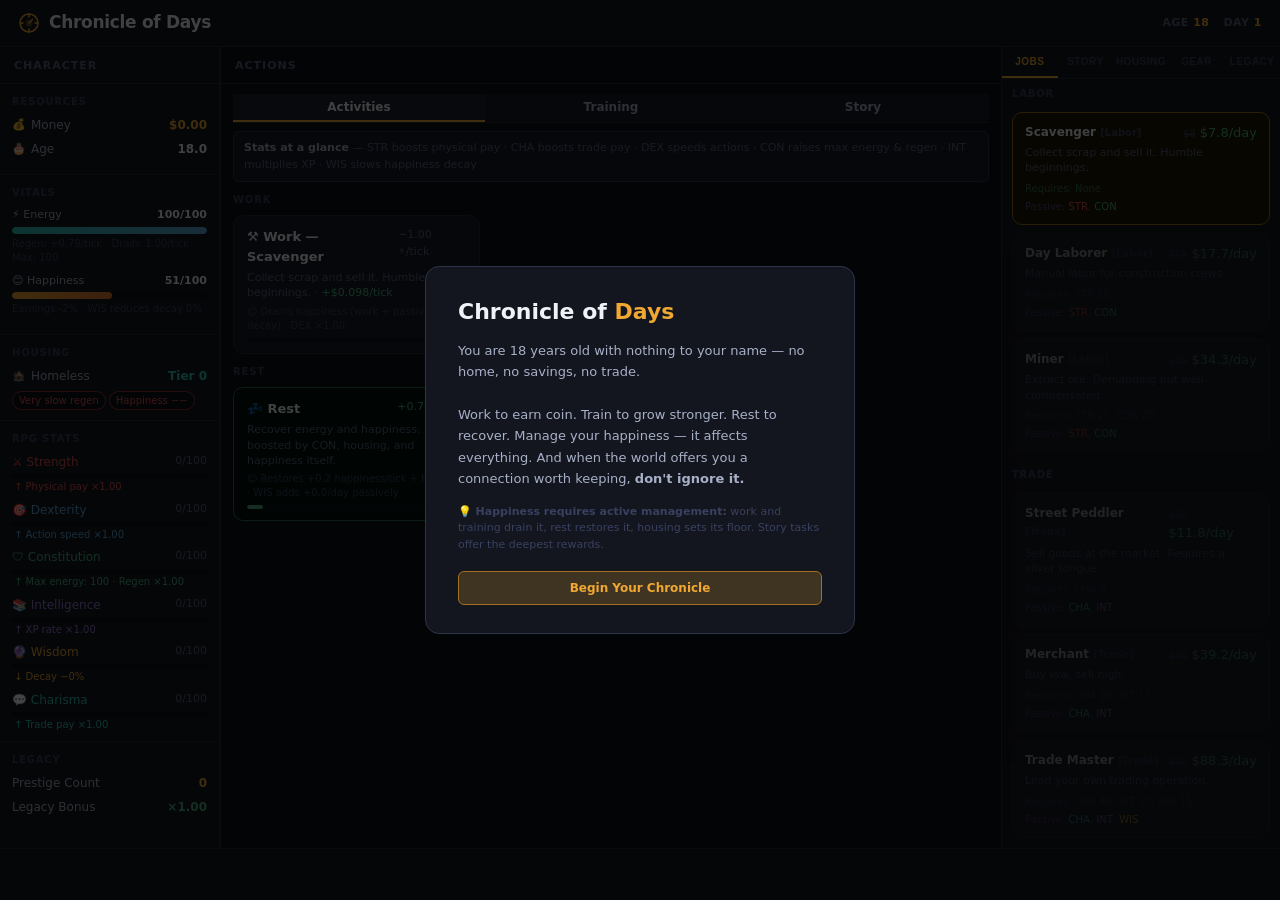
==== commit af8e8321: "Update index 6.html" ====
--- a/index.html
+++ b/index.html
@@ -45,6 +45,119 @@
   --r-sm: 6px;
   --r-md: 10px;
   --r-lg: 14px;
+}
+
+/* ── Center Tab Layout ────────────────────────────────────── */
+.center-tab-bar {
+  display: flex;
+  border-bottom: 1px solid var(--border);
+  margin-bottom: 8px;
+}
+.center-tab-btn {
+  flex: 1;
+  padding: 6px 0;
+  border: none;
+  background: var(--bg-card);
+  color: var(--text-mid);
+  font-family: var(--font-body);
+  font-size: 12px;
+  font-weight: 700;
+  cursor: pointer;
+  border-bottom: 2px solid transparent;
+  transition: all 0.15s;
+}
+.center-tab-btn:hover {
+  background: var(--bg-hover);
+  color: var(--text-bright);
+}
+.center-tab-btn.active {
+  color: var(--text-bright);
+  border-color: var(--amber);
+  background: var(--bg-hover);
+}
+.center-tab-content {
+  display: none;
+}
+.center-tab-content.visible {
+  display: block;
+}
+
+/* ── Story Choice Cards ──────────────────────────────────── */
+.choice-card {
+  background: var(--bg-card);
+  border: 1px solid var(--border);
+  border-radius: var(--r-sm);
+  padding: 8px;
+  margin-bottom: 8px;
+  cursor: pointer;
+  transition: background 0.1s;
+}
+.choice-card:hover {
+  background: var(--bg-hover);
+}
+.choice-card.locked {
+  opacity: 0.5;
+  cursor: default;
+}
+.choice-name {
+  font-weight: 700;
+  color: var(--text-bright);
+  margin-bottom: 4px;
+}
+.choice-desc {
+  font-size: 12px;
+  color: var(--text-mid);
+  margin-bottom: 4px;
+}
+.choice-req {
+  font-size: 11px;
+  color: var(--rose);
+  margin-bottom: 4px;
+}
+.choice-reward {
+  font-size: 11px;
+  color: var(--amber);
+  margin-bottom: 4px;
+}
+.choice-align {
+  font-size: 10px;
+  color: var(--text-muted);
+}
+
+/* ── Story Progress Card ────────────────────────────────── */
+.choice-progress-card {
+  background: var(--bg-card);
+  border: 1px solid var(--amber);
+  border-radius: var(--r-sm);
+  padding: 8px;
+  cursor: pointer;
+  margin-bottom: 8px;
+}
+.choice-progress-card.active {
+  border-color: var(--pink);
+}
+.choice-progress-bar {
+  height: 4px;
+  background: var(--border);
+  margin-top: 4px;
+}
+.choice-progress-fill {
+  height: 100%;
+  background: var(--amber);
+}
+.choice-meta {
+  font-size: 11px;
+  color: var(--text-muted);
+  margin-top: 4px;
+}
+
+/* ── Activities Grid ──────────────────────────────────────── */
+#work-activities,
+#train-activities,
+#rest-activities {
+  display: grid;
+  grid-template-columns: repeat(auto-fill, minmax(220px, 1fr));
+  gap: 8px;
 }
 
 * { box-sizing: border-box; margin: 0; padding: 0; }
@@ -561,27 +674,35 @@
 
     <!-- ═══ CENTER PANEL ═══ -->
     <div class="panel" style="border-left:1px solid var(--border); background: var(--bg-base);">
-      <div class="panel-title">Activities</div>
+      <div class="panel-title">Actions</div>
       <div style="padding:10px 12px;">
-        <!-- Stat reminder -->
-        <div class="info-box" style="margin:0 0 10px 0;">
-          <strong>Stats at a glance</strong> — STR boosts physical pay · CHA boosts trade pay · DEX speeds actions · CON raises max energy &amp; regen · INT multiplies XP · WIS slows happiness decay
-        </div>
-
-        <!-- Story task section — shown when a task is active -->
-        <div id="story-task-section" style="display:none;">
-          <div class="section-label" style="margin-bottom:6px;">📖 Story Task</div>
-          <div id="story-task-card"></div>
-        </div>
-
-        <div class="section-label" style="margin-bottom:8px;">Work</div>
-        <div id="work-activities"></div>
-
-        <div class="section-label" style="margin:10px 0 8px;">Train</div>
-        <div id="train-activities"></div>
-
-        <div class="section-label" style="margin:10px 0 8px;">Rest</div>
-        <div id="rest-activities"></div>
+        <!-- Center tab navigation -->
+        <div class="center-tab-bar">
+          <button class="center-tab-btn active" data-tab="activities" onclick="switchCenterTab('activities')">Activities</button>
+          <button class="center-tab-btn" data-tab="training" onclick="switchCenterTab('training')">Training</button>
+          <button class="center-tab-btn" data-tab="story" onclick="switchCenterTab('story')">Story</button>
+        </div>
+        <!-- Activities tab content -->
+        <div id="center-tab-activities" class="center-tab-content visible">
+          <div class="info-box" id="activities-info-box" style="margin:0 0 10px 0;">
+            <strong>Stats at a glance</strong> — STR boosts physical pay · CHA boosts trade pay · DEX speeds actions · CON raises max energy &amp; regen · INT multiplies XP · WIS slows happiness decay
+          </div>
+          <!-- Work activities -->
+          <div class="section-label" style="margin-bottom:8px;">Work</div>
+          <div id="work-activities"></div>
+          <!-- Rest activities -->
+          <div class="section-label" style="margin:10px 0 8px;">Rest</div>
+          <div id="rest-activities"></div>
+        </div>
+        <!-- Training tab content -->
+        <div id="center-tab-training" class="center-tab-content">
+          <div class="section-label" style="margin-bottom:8px;">Training</div>
+          <div id="train-activities"></div>
+        </div>
+        <!-- Story tab content -->
+        <div id="center-tab-story" class="center-tab-content">
+          <div id="story-content"></div>
+        </div>
       </div>
     </div>
 
@@ -589,7 +710,6 @@
     <div class="panel">
       <div class="tab-bar">
         <button class="tab-btn active"  onclick="switchTab('jobs')">Jobs</button>
-        <button class="tab-btn"         onclick="switchTab('skills')">Train</button>
         <button class="tab-btn"         onclick="switchTab('story')">Story</button>
         <button class="tab-btn"         onclick="switchTab('housing')">Housing</button>
         <button class="tab-btn"         onclick="switchTab('equipment')">Gear</button>
@@ -597,7 +717,6 @@
       </div>
 
       <div class="tab-content visible" id="tab-jobs"><div id="jobs-list"></div></div>
-      <div class="tab-content"         id="tab-skills"><div id="skills-list"></div></div>
 
       <!-- STORY TAB -->
       <div class="tab-content" id="tab-story">
@@ -709,79 +828,188 @@
       id: 'stage_meet',
       name: 'A Chance Meeting',
       quote: '"You look like you could use a break. I know a quiet spot near the well."',
-      desc: 'Spend time chatting with Mira in the market square. No cost, no skill needed — just a moment.',
-      taskId: 'story_task',
-      energyCostPerTick: 0.3,
-      ticksRequired: 60,   // ~45 real seconds at 150ms/tick
-      requires: {},
-      reward: { happyDecayFlat: 0.015, happyLabel: '−0.015 happiness decay/tick' },
-      rewardText: '😊 Happiness decay slightly reduced',
+      desc: 'Spend time chatting with Mira in the market square.',
       bondProgress: 1,
+      // Each story stage now offers multiple choices. Players must pick one to progress.
+      choices: [
+        {
+          id: 'talk',
+          name: 'Talk with Mira',
+          desc: 'Take a break and chat with her. You begin to learn about each other.',
+          energyCostPerTick: 0.30,
+          ticksRequired: 60,
+          requires: {},
+          reward: { happyDecayFlat: 0.015 },
+          rewardText: '😊 Happiness decay slightly reduced',
+          alignment: 'paragon'
+        },
+        {
+          id: 'ignore',
+          name: 'Keep Walking',
+          desc: 'Decide not to engage. You keep to yourself.',
+          energyCostPerTick: 0.15,
+          ticksRequired: 30,
+          requires: {},
+          reward: {},
+          rewardText: 'No reward',
+          alignment: 'renegade'
+        }
+      ]
     },
     {
       id: 'stage_help_carry',
       name: 'Lend a Hand',
       quote: '"The merchant down the lane has a heavy delivery. Would you help me carry it?"',
-      desc: 'Help Mira haul goods across the market. Costs energy — you\'re doing real work here.',
-      taskId: 'story_task',
-      energyCostPerTick: 0.9,
-      ticksRequired: 120,
-      requires: { str: 5 },
-      reward: { statBonus: { cha: 2 }, statLabel: '+2 CHA' },
-      rewardText: '💬 +2 Charisma',
+      desc: 'Help Mira haul goods across the market.',
       bondProgress: 2,
+      choices: [
+        {
+          id: 'help',
+          name: 'Help Mira',
+          desc: 'Pitch in and carry the goods with her.',
+          energyCostPerTick: 0.90,
+          ticksRequired: 120,
+          requires: { str: 5 },
+          reward: { statBonus: { cha: 2 } },
+          rewardText: '💬 +2 Charisma',
+          alignment: 'paragon'
+        },
+        {
+          id: 'decline',
+          name: 'Decline to Help',
+          desc: 'Politely refuse and continue your own work.',
+          energyCostPerTick: 0.30,
+          ticksRequired: 60,
+          requires: {},
+          reward: {},
+          rewardText: 'No reward',
+          alignment: 'renegade'
+        }
+      ]
     },
     {
       id: 'stage_evening_talk',
       name: 'Evening Conversation',
       quote: '"Tell me something real. Not what you do — who you are."',
-      desc: 'Spend an evening talking with Mira. She\'s perceptive. You find yourself thinking more clearly.',
-      taskId: 'story_task',
-      energyCostPerTick: 0.4,
-      ticksRequired: 100,
-      requires: { int: 8 },
-      reward: { xpMult: 0.05, xpLabel: '+5% all XP gains' },
-      rewardText: '📚 +5% XP gain (permanent)',
+      desc: 'Spend an evening talking with Mira.',
       bondProgress: 3,
+      choices: [
+        {
+          id: 'open_up',
+          name: 'Open Up',
+          desc: 'Share your thoughts and dreams with Mira.',
+          energyCostPerTick: 0.40,
+          ticksRequired: 100,
+          requires: { int: 8 },
+          reward: { xpMult: 0.05 },
+          rewardText: '📚 +5% XP gain (permanent)',
+          alignment: 'paragon'
+        },
+        {
+          id: 'avoid',
+          name: 'Stay Guarded',
+          desc: 'Keep the conversation light and avoid deep topics.',
+          energyCostPerTick: 0.20,
+          ticksRequired: 60,
+          requires: {},
+          reward: {},
+          rewardText: 'No reward',
+          alignment: 'renegade'
+        }
+      ]
     },
     {
       id: 'stage_defend',
       name: 'Stand Your Ground',
       quote: '"They tried to steal from me again. I need someone I can trust."',
-      desc: 'Protect Mira from a market bully. Requires strength and resolve.',
-      taskId: 'story_task',
-      energyCostPerTick: 1.2,
-      ticksRequired: 80,
-      requires: { str: 15, con: 10 },
-      reward: { statBonus: { str: 3 }, statLabel: '+3 STR' },
-      rewardText: '⚔ +3 Strength',
+      desc: 'Protect Mira from a market bully.',
       bondProgress: 4,
+      choices: [
+        {
+          id: 'defend',
+          name: 'Defend Mira',
+          desc: 'Stand up to the bully and protect Mira.',
+          energyCostPerTick: 1.20,
+          ticksRequired: 80,
+          requires: { str: 15, con: 10 },
+          reward: { statBonus: { str: 3 } },
+          rewardText: '⚔ +3 Strength',
+          alignment: 'paragon'
+        },
+        {
+          id: 'walk_away',
+          name: 'Walk Away',
+          desc: 'Avoid the confrontation and look after yourself.',
+          energyCostPerTick: 0.40,
+          ticksRequired: 60,
+          requires: {},
+          reward: {},
+          rewardText: 'No reward',
+          alignment: 'renegade'
+        }
+      ]
     },
     {
       id: 'stage_teach',
       name: 'Share What You Know',
       quote: '"You\'ve learned so much. Could you teach me? Even a little?"',
-      desc: 'Spend time teaching Mira a skill. You reinforce your own knowledge in the process.',
-      taskId: 'story_task',
-      energyCostPerTick: 0.5,
-      ticksRequired: 140,
-      requires: { int: 20, wis: 10 },
-      reward: { xpMult: 0.05, happyDecayFlat: 0.01, statLabel: '+5% XP, −decay' },
-      rewardText: '📚 +5% XP gain · 😊 Happiness decay reduced again',
+      desc: 'Spend time teaching Mira a skill.',
       bondProgress: 5,
+      choices: [
+        {
+          id: 'teach',
+          name: 'Teach Mira',
+          desc: 'Spend time teaching her your knowledge.',
+          energyCostPerTick: 0.50,
+          ticksRequired: 140,
+          requires: { int: 20, wis: 10 },
+          reward: { xpMult: 0.05, happyDecayFlat: 0.01 },
+          rewardText: '📚 +5% XP gain · 😊 Happiness decay reduced again',
+          alignment: 'paragon'
+        },
+        {
+          id: 'decline_teach',
+          name: 'Refuse to Teach',
+          desc: 'Keep your hard-earned knowledge to yourself.',
+          energyCostPerTick: 0.30,
+          ticksRequired: 60,
+          requires: {},
+          reward: {},
+          rewardText: 'No reward',
+          alignment: 'renegade'
+        }
+      ]
     },
     {
       id: 'stage_bond',
       name: 'A Bond Forged',
       quote: '"Whatever happens — I\'m glad our paths crossed."',
       desc: 'A final shared moment. The bond you\'ve built is something that won\'t fade.',
-      taskId: 'story_task',
-      energyCostPerTick: 0.3,
-      ticksRequired: 160,
-      requires: { cha: 20, wis: 15 },
-      reward: { happyDecayFlat: 0.02, statBonus: { wis: 3, cha: 3 }, statLabel: '+3 WIS/CHA, −decay' },
-      rewardText: '🤝 +3 WIS/CHA · Happiness decay significantly reduced',
       bondProgress: 6,
+      choices: [
+        {
+          id: 'commit',
+          name: 'Affirm the Bond',
+          desc: 'Fully commit to the friendship and what it means.',
+          energyCostPerTick: 0.30,
+          ticksRequired: 160,
+          requires: { cha: 20, wis: 15 },
+          reward: { happyDecayFlat: 0.02, statBonus: { wis: 3, cha: 3 } },
+          rewardText: '🤝 +3 WIS/CHA · Happiness decay significantly reduced',
+          alignment: 'paragon'
+        },
+        {
+          id: 'let_go',
+          name: 'Let Go',
+          desc: 'Choose to part ways and carry on alone.',
+          energyCostPerTick: 0.30,
+          ticksRequired: 100,
+          requires: {},
+          reward: {},
+          rewardText: 'No reward',
+          alignment: 'renegade'
+        }
+      ]
     },
   ]
 };
@@ -858,9 +1086,15 @@
     ownedEquipment: [], equippedItems: [],
     // Story state
     storyStarted: false,
-    storyStage: 0,       // index into STORY_ARC.stages
-    storyTaskProgress: 0,// tick progress on current task
+    storyStage: 0,         // index into STORY_ARC.stages
+    storyTaskProgress: 0,  // tick progress on current choice
     storyComplete: false,
+    // Alignment tracking for moral decisions
+    alignment: { paragon: 0, renegade: 0 },
+    // The currently selected choice ID for the active stage (null if none)
+    selectedChoice: null,
+    // Journal of story decisions made this loop
+    storyJournal: [],
     // Accumulated rewards from completed stages (applied live)
     storyRewards: {
       happyDecayFlat: 0,   // flat reduction to per-tick happiness drain
@@ -1009,15 +1243,22 @@
 
   // ── Story Task ────────────────────────────────────────────
   } else if (act === 'story_task' && stage) {
-    energyDrain = ENERGY_DRAIN_BASE * drainMult * stage.energyCostPerTick;
-    if (G.energy > 0) {
-      G.storyTaskProgress += speedMult;
-      G.activityProgress   = (G.storyTaskProgress / stage.ticksRequired) * 100;
-      if (G.storyTaskProgress >= stage.ticksRequired) completeStoryStage();
+    // Use the selected story choice to determine task cost and duration
+    const choice = getCurrentChoice();
+    if (!choice) {
+      // No choice selected — should not happen
+      energyDrain = 0;
+    } else {
+      energyDrain = ENERGY_DRAIN_BASE * drainMult * choice.energyCostPerTick;
+      if (G.energy > 0) {
+        G.storyTaskProgress += speedMult;
+        G.activityProgress   = (G.storyTaskProgress / choice.ticksRequired) * 100;
+        if (G.storyTaskProgress >= choice.ticksRequired) completeStoryStage();
+      }
+      // Story tasks cost a small happiness (social exertion) but less than work
+      let drain = HAPPY_STORY_DRAIN * decayMult - G.storyRewards.happyDecayFlat;
+      G.happiness = Math.max(HAPPY_MIN, G.happiness - Math.max(0, drain));
     }
-    // Story tasks cost a small happiness (social exertion) but less than work
-    let drain = HAPPY_STORY_DRAIN * decayMult - G.storyRewards.happyDecayFlat;
-    G.happiness = Math.max(HAPPY_MIN, G.happiness - Math.max(0, drain));
 
   // ── Training ──────────────────────────────────────────────
   } else {
@@ -1068,9 +1309,11 @@
 function completeStoryStage() {
   const stage = STORY_ARC.stages[G.storyStage];
   if (!stage) return;
-
-  // Apply reward
-  const r = stage.reward;
+  const choice = getCurrentChoice();
+  if (!choice) return;
+
+  // Apply choice reward
+  const r = choice.reward || {};
   if (r.happyDecayFlat)  G.storyRewards.happyDecayFlat += r.happyDecayFlat;
   if (r.xpMult)          G.storyRewards.xpMult         += r.xpMult;
   if (r.statBonus) {
@@ -1080,12 +1323,25 @@
     }
   }
 
+  // Update alignment
+  if (choice.alignment === 'paragon') G.alignment.paragon = (G.alignment.paragon||0) + 1;
+  if (choice.alignment === 'renegade') G.alignment.renegade = (G.alignment.renegade||0) + 1;
+
+  // Record in journal
+  try {
+    G.storyJournal.push({ stageId: stage.id, stageName: stage.name, choiceId: choice.id, choiceName: choice.name, alignment: choice.alignment });
+  } catch (e) {}
+
   addLog(`📖 "${STORY_ARC.character}": Stage complete — ${stage.name}`, true);
-  addLog(`✨ Reward: ${stage.rewardText}`, true);
-
+  if (choice.rewardText && choice.rewardText !== 'No reward') {
+    addLog(`✨ Reward: ${choice.rewardText}`, true);
+  }
+  // Advance story
   G.storyStage++;
   G.storyTaskProgress = 0;
   G.activityProgress  = 0;
+  // Reset selected choice for next stage
+  G.selectedChoice = null;
 
   if (G.storyStage >= STORY_ARC.stages.length) {
     G.storyComplete = true;
@@ -1153,11 +1409,19 @@
     if (!raw) return defaultState();
     const s = JSON.parse(raw); const d = defaultState();
     const out = { ...d, ...s,
-      stats:           {...d.stats,  ...(s.stats||{})},
-      statXP:          {...d.statXP, ...(s.statXP||{})},
+      stats:           { ...d.stats,  ...(s.stats||{}) },
+      statXP:          { ...d.statXP, ...(s.statXP||{}) },
       ownedEquipment:  s.ownedEquipment  || [],
       equippedItems:   s.equippedItems   || [],
       storyRewards:    { ...d.storyRewards, ...(s.storyRewards||{}) },
+      // Merge alignment counters
+      alignment:       { ...d.alignment, ...(s.alignment||{}) },
+      // Preserve selected choice
+      selectedChoice:  s.selectedChoice !== undefined ? s.selectedChoice : d.selectedChoice,
+      // Restore journal
+      storyJournal:    Array.isArray(s.storyJournal) ? s.storyJournal : d.storyJournal,
+      // Restore center tab if present (not used yet but future-proof)
+      centerTab:       s.centerTab || d.centerTab,
     };
     if (!out.storyRewards.statBonuses) out.storyRewards.statBonuses = {};
     return out;
@@ -1185,10 +1449,12 @@
 let activeTab = 'jobs';
 function switchTab(tab) {
   activeTab = tab;
-  const tabs = ['jobs','skills','story','housing','equipment','prestige'];
+  // Update right-panel tab buttons and content. Skills tab has been removed.
+  const tabs = ['jobs','story','housing','equipment','prestige'];
   document.querySelectorAll('.tab-btn').forEach((b,i) => b.classList.toggle('active', tabs[i]===tab));
   document.querySelectorAll('.tab-content').forEach(el => el.classList.remove('visible'));
-  document.getElementById(`tab-${tab}`).classList.add('visible');
+  const tgt = document.getElementById(`tab-${tab}`);
+  if (tgt) tgt.classList.add('visible');
 }
 
 // ═══════════════════════════════════════════════════════════
@@ -1196,11 +1462,12 @@
 // ═══════════════════════════════════════════════════════════
 function setActivity(id) {
   if (id === 'story_task') {
-    const stage = getCurrentStage();
-    if (!stage) { addLog('No active story task.'); return; }
-    if (!meetsReqs(stage.requires)) {
-      const missing = Object.entries(stage.requires).map(([s,v])=>`${s.toUpperCase()} ${v}`).join(', ');
-      addLog(`Story task requires: ${missing}`); return;
+    // Ensure a choice has been selected before starting the story task
+    const choice = getCurrentChoice();
+    if (!choice) { addLog('Select a story option first.'); return; }
+    if (!meetsReqs(choice.requires)) {
+      const missing = Object.entries(choice.requires).map(([s,v])=>`${s.toUpperCase()} ${v}`).join(', ');
+      addLog(`Story option requires: ${missing}`); return;
     }
   }
   G.activity = id; G.activityProgress = 0;
@@ -1222,7 +1489,7 @@
   renderLeft();
   renderCenter();
   renderJobs();
-  renderSkills();
+  // Training is now in the center panel, so the skills tab and renderSkills are removed
   renderStoryPanel();
   renderHousing();
   renderEquipment();
@@ -1354,42 +1621,9 @@
   const decayMult  = getDecayMult();
   const stage      = getCurrentStage();
 
-  // ── Story task card (if story active) ───────────────────
-  const sTaskSec = document.getElementById('story-task-section');
-  const sTaskEl  = document.getElementById('story-task-card');
-  if (G.storyStarted && !G.storyComplete && stage) {
-    sTaskSec.style.display = '';
-    const isActive = G.activity === 'story_task';
-    const taskPct  = isActive ? (G.storyTaskProgress / stage.ticksRequired * 100) : (G.storyTaskProgress / stage.ticksRequired * 100);
-    const reqsMet  = meetsReqs(stage.requires);
-    const reqText  = Object.entries(stage.requires).map(([s,v])=>`${s.toUpperCase()} ${v}`).join(', ');
-    const drain    = (ENERGY_DRAIN_BASE * drainMult * stage.energyCostPerTick).toFixed(2);
-    sTaskEl.innerHTML = `
-      <div class="story-task-card ${isActive?'active-story':''}" onclick="${reqsMet?`setActivity('story_task')`:''}">
-        <div class="story-task-header">
-          <span class="story-task-name">📖 ${stage.name}</span>
-          <span class="story-task-progress-label">${Math.round(taskPct)}%</span>
-        </div>
-        <div class="story-task-quote">"${stage.quote.replace(/^"|"$/g,'')}"<br><small style="color:var(--text-muted)">— ${STORY_ARC.character}</small></div>
-        <div class="act-desc">${stage.desc}</div>
-        ${reqText ? `<div class="story-task-req">Requires: <strong>${reqText}</strong></div>` : ''}
-        <div class="story-task-reward">Reward: ${stage.rewardText}</div>
-        ${!reqsMet ? `<div style="font-size:10px;color:var(--rose);margin-bottom:4px;">⚠ Requirements not yet met</div>` : ''}
-        <div class="act-meta" style="margin-bottom:4px;">−${drain} ⚡/tick · DEX speed ×${speedMult.toFixed(2)} · ${isActive?'<strong style="color:var(--pink)">Active</strong>':'Click to begin'}</div>
-        <div class="story-task-progress"><div class="story-task-progress-fill" style="width:${taskPct.toFixed(1)}%"></div></div>
-      </div>`;
-  } else if (G.storyComplete) {
-    sTaskSec.style.display = '';
-    sTaskEl.innerHTML = `<div class="story-task-card" style="border-color:var(--green-dim); background:#001209;">
-      <div class="story-task-name" style="color:var(--green);">✨ Story Complete</div>
-      <div class="act-desc" style="margin-top:6px;">Your bond with ${STORY_ARC.character} is fully forged. All rewards are active.</div>
-    </div>`;
-  } else if (G.storyStarted) {
-    sTaskSec.style.display = ''; // no stage — shouldn't happen
-    sTaskEl.innerHTML = '';
-  } else {
-    sTaskSec.style.display = 'none';
-  }
+  // ── Story content ───────────────────────────────────────
+  // Update the story content area on the Story tab. This replaces the old single-task card.
+  renderStoryCenter();
 
   // ── Work ────────────────────────────────────────────────
   const payPerTick  = getJobPay(job);
@@ -1450,6 +1684,98 @@
       <div class="act-meta">😊 Restores +${HAPPY_REST_BASE} happiness/tick + housing · WIS adds +${wisB}/day passively</div>
       <div class="act-progress"><div class="act-progress-fill green" style="width:${G.activity==='rest'?G.activityProgress:0}%"></div></div>
     </div>`;
+}
+
+// ── Center Tab and Story Choice Helpers ─────────────────
+// Switch between Activities, Training, and Story tabs in the center panel.
+function switchCenterTab(tab) {
+  G.centerTab = tab;
+  document.querySelectorAll('.center-tab-btn').forEach(btn => {
+    btn.classList.toggle('active', btn.getAttribute('data-tab') === tab);
+  });
+  document.querySelectorAll('.center-tab-content').forEach(cont => {
+    cont.classList.toggle('visible', cont.id === 'center-tab-' + tab);
+  });
+  if (tab === 'story') renderStoryCenter();
+}
+
+// Select a story choice for the current stage. Starts the story task when chosen.
+function chooseStoryChoice(choiceId) {
+  const stage = STORY_ARC.stages[G.storyStage];
+  if (!stage) return;
+  const choice = stage.choices ? stage.choices.find(c => c.id === choiceId) : null;
+  if (!choice) return;
+  if (!meetsReqs(choice.requires)) {
+    addLog(`Can't choose ${choice.name}: requirements not met.`, true);
+    return;
+  }
+  G.selectedChoice = choiceId;
+  setActivity('story_task');
+  renderStoryCenter();
+}
+
+// Get the currently selected choice object for the active story stage.
+function getCurrentChoice() {
+  const stage = STORY_ARC.stages[G.storyStage];
+  if (!stage || !stage.choices) return null;
+  return stage.choices.find(c => c.id === G.selectedChoice) || null;
+}
+
+// Render the story content within the center panel. Displays choices or progress.
+function renderStoryCenter() {
+  const el = document.getElementById('story-content');
+  // Not started
+  if (!G.storyStarted) {
+    el.innerHTML = `<div class="info-box"><strong>Story</strong> — Something is stirring. Keep living your life. The world has a way of introducing the right people at the right time.<br><br><em>Check back after a few days have passed.</em></div>`;
+    return;
+  }
+  // Completed
+  if (G.storyComplete) {
+    el.innerHTML = `<div class="info-box"><strong>Story Complete</strong><br>Your bond with ${STORY_ARC.character} is fully forged. All rewards are active.</div>`;
+    return;
+  }
+  const stage = STORY_ARC.stages[G.storyStage];
+  if (!stage) {
+    el.innerHTML = `<div class="info-box">No story stage found.</div>`;
+    return;
+  }
+  // If no choice selected, show available choices
+  if (!G.selectedChoice) {
+    const choicesHtml = stage.choices.map(choice => {
+      const reqMet = meetsReqs(choice.requires);
+      const reqText = Object.entries(choice.requires).map(([k,v])=>`${k.toUpperCase()} ${v}`).join(', ');
+      return `<div class="choice-card ${reqMet?'':'locked'}" onclick="${reqMet ? `chooseStoryChoice('${choice.id}')` : ''}">
+        <div class="choice-name">${choice.name}</div>
+        <div class="choice-desc">${choice.desc}</div>
+        ${reqText ? `<div class="choice-req">Requires: <strong>${reqText}</strong></div>` : ''}
+        <div class="choice-reward">${choice.rewardText}</div>
+        <div class="choice-align">${choice.alignment.charAt(0).toUpperCase() + choice.alignment.slice(1)}</div>
+      </div>`;
+    }).join('');
+    el.innerHTML = `<div class="story-stage">
+      <div class="story-stage-header"><strong>${stage.name}</strong></div>
+      <div class="story-stage-quote" style="font-style:italic;margin:4px 0;">${stage.quote}</div>
+      <div class="story-stage-desc" style="margin-bottom:6px;">${stage.desc}</div>
+      <div class="choices-container">${choicesHtml}</div>
+    </div>`;
+    return;
+  }
+  // Otherwise show progress on selected choice
+  const choice = getCurrentChoice();
+  if (!choice) {
+    el.innerHTML = `<div class="info-box">Invalid choice selected.</div>`;
+    return;
+  }
+  const pct = Math.min(100, (G.storyTaskProgress / choice.ticksRequired) * 100);
+  const drain = (ENERGY_DRAIN_BASE * getEnergyDrainMult() * choice.energyCostPerTick).toFixed(2);
+  const speed = getSpeedMult().toFixed(2);
+  const reqMet = meetsReqs(choice.requires);
+  el.innerHTML = `<div class="choice-progress-card ${G.activity==='story_task'?'active':''}" onclick="${reqMet ? `setActivity('story_task')` : ''}">
+    <div class="choice-name">${choice.name}</div>
+    <div class="choice-desc">${choice.desc}</div>
+    <div class="choice-progress-bar"><div class="choice-progress-fill" style="width:${pct}%"></div></div>
+    <div class="choice-meta">${pct.toFixed(0)}% complete · −${drain} ⚡/tick · DEX speed ×${speed}</div>
+  </div>`;
 }
 
 // ── RIGHT: JOBS ───────────────────────────────────────────
@@ -1519,6 +1845,24 @@
       rLines.map(r=>`<div class="reward-row${r.active?'':' inactive'}">✓ ${r.text}</div>`).join('') + `</div>`
     : '';
 
+  // Alignment summary
+  const alignHtml = `<div class="align-summary" style="margin:8px 0; font-size:11px; color:var(--text-mid);">
+    <strong>Alignment</strong> — Paragon: <span style="color:var(--teal)">${G.alignment.paragon}</span> · Renegade: <span style="color:var(--rose)">${G.alignment.renegade}</span>
+  </div>`;
+
+  // Story journal listing
+  let journalHtml = '';
+  if (G.storyJournal && G.storyJournal.length > 0) {
+    journalHtml = `<div class="story-journal" style="margin-top:10px;"><div class="rewards-title">Journal</div>` +
+      G.storyJournal.slice(-10).map(entry => {
+        const al = entry.alignment;
+        const alColor = al === 'paragon' ? 'var(--teal)' : al === 'renegade' ? 'var(--rose)' : 'var(--text-mid)';
+        return `<div class="journal-row" style="font-size:11px;margin-bottom:4px;">
+          <span style="color:var(--text-bright)">${entry.stageName}</span>: <span style="color:var(--amber)">${entry.choiceName}</span> — <span style="color:${alColor}">${al.charAt(0).toUpperCase()+al.slice(1)}</span>
+        </div>`;
+      }).join('') + `</div>`;
+  }
+
   const stagesHtml = STORY_ARC.stages.map((s, i) => {
     const done    = i < G.storyStage;
     const current = i === G.storyStage && !G.storyComplete;
@@ -1529,8 +1873,19 @@
     if (locked)  cls += ' locked-stage';
     const statusLabel = done ? 'Done' : current ? 'Active' : 'Locked';
     const statusCls   = done ? 'done' : current ? 'active' : 'pending';
-    const reqTxt = Object.entries(s.requires).map(([k,v])=>`${k.toUpperCase()} ${v}`).join(', ');
-    const tpct = current ? (G.storyTaskProgress/s.ticksRequired*100).toFixed(0) : done ? 100 : 0;
+    // Determine a representative reward text from the first choice (if any)
+    let rewardText = '';
+    if (s.choices && s.choices.length > 0) {
+      rewardText = s.choices[0].rewardText;
+    }
+    // Compute progress percentage based on selected choice for current stage
+    let tpct = 0;
+    if (current) {
+      const c = getCurrentChoice();
+      if (c) tpct = (G.storyTaskProgress / c.ticksRequired * 100).toFixed(0);
+    } else if (done) {
+      tpct = 100;
+    }
     return `<div class="${cls}">
       <div class="stage-header">
         <span class="stage-num">Stage ${i+1}</span>
@@ -1538,12 +1893,11 @@
       </div>
       <div class="stage-name">${s.name}</div>
       <div class="stage-desc">${s.desc}</div>
-      ${reqTxt ? `<div style="font-size:10px;color:var(--text-muted);margin-bottom:4px;">Requires: ${reqTxt}</div>` : ''}
-      <span class="stage-reward-pill ${done?'done-reward':''}">${s.rewardText}</span>
+      ${rewardText ? `<span class="stage-reward-pill ${done?'done-reward':''}">${rewardText}</span>` : ''}
       ${(current||done) ? `
         <div style="margin-top:6px;">
           <div class="bar-track" style="height:4px;"><div class="bar-fill" style="width:${tpct}%;background:${done?'var(--green)':'var(--pink)'};"></div></div>
-          <div style="font-size:10px;color:var(--text-muted);margin-top:2px;">${done?'Complete':tpct+'% — select "Story Task" in Activities'}</div>
+          <div style="font-size:10px;color:var(--text-muted);margin-top:2px;">${done?'Complete':tpct+'% — select \"Story Task\" in Activities'}</div>
         </div>` : ''}
     </div>`;
   }).join('');
@@ -1558,8 +1912,10 @@
       </div>
       <div class="arc-progress-track"><div class="arc-progress-fill" style="width:${arcPct}%"></div></div>
     </div>
+    ${alignHtml}
     ${rewardHtml}
-    ${stagesHtml}`;
+    ${stagesHtml}
+    ${journalHtml}`;
 }
 
 // ── RIGHT: HOUSING ────────────────────────────────────────
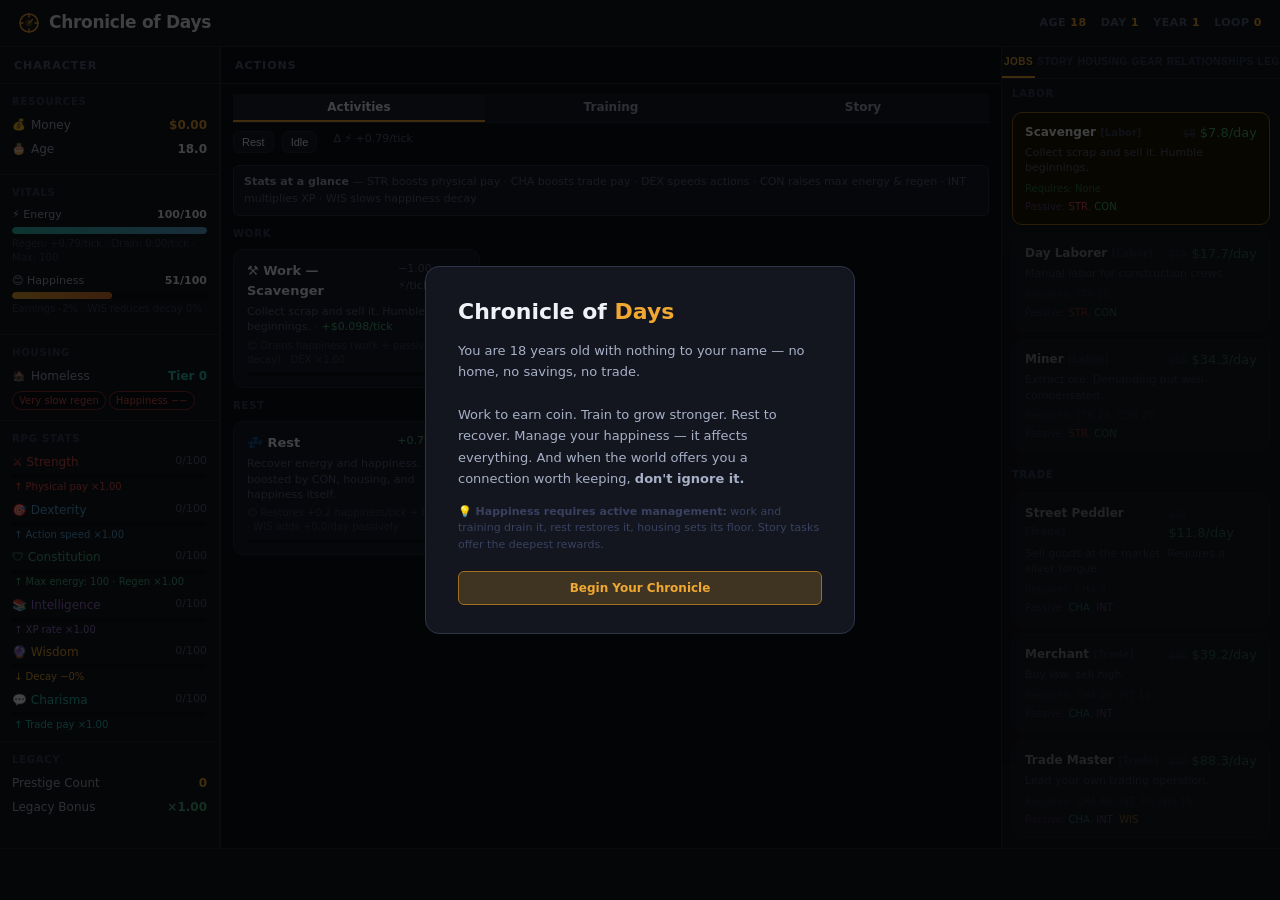
==== commit f0b30ddd: "Update index 7.html" ====
--- a/index.html
+++ b/index.html
@@ -80,6 +80,77 @@
 }
 .center-tab-content.visible {
   display: block;
+}
+
+/* ── Quick Actions Bar ─────────────────────────────────── */
+.quick-actions {
+  display: flex;
+  gap: 8px;
+  flex-wrap: wrap;
+  margin: 8px 0 12px;
+}
+.quick-actions .qa-btn {
+  padding: 4px 8px;
+  font-size: 11px;
+  border-radius: var(--r-sm);
+  background: var(--bg-card);
+  color: var(--text-bright);
+  cursor: pointer;
+  border: 1px solid var(--border);
+  white-space: nowrap;
+  transition: background 0.1s, border-color 0.1s;
+}
+.quick-actions .qa-btn:hover {
+  background: var(--bg-hover);
+}
+.quick-actions .qa-btn.active {
+  background: var(--teal);
+  border-color: var(--teal);
+  color: #fff;
+}
+.quick-actions .qa-btn.qa-rest.active {
+  background: var(--green);
+  border-color: var(--green);
+}
+
+/* ── Relationships ───────────────────────────────────────── */
+.relationship-card {
+  display: flex;
+  align-items: flex-start;
+  background: var(--bg-card);
+  border: 1px solid var(--border);
+  border-radius: var(--r-sm);
+  padding: 6px;
+  margin-bottom: 8px;
+  cursor: default;
+}
+.relationship-card .rel-img {
+  width: 48px;
+  height: 48px;
+  background-size: cover;
+  background-position: center;
+  background-repeat: no-repeat;
+  border-radius: var(--r-sm);
+  margin-right: 8px;
+}
+.relationship-card .rel-info {
+  flex: 1;
+}
+.relationship-card .rel-name {
+  font-weight: 700;
+  font-size: 13px;
+  color: var(--text-bright);
+  margin-bottom: 2px;
+}
+.relationship-card .rel-level {
+  font-size: 11px;
+  color: var(--text-mid);
+  margin-bottom: 4px;
+}
+.relationship-card .rel-desc {
+  font-size: 11px;
+  color: var(--text-dim);
+  line-height: 1.35;
 }
 
 /* ── Story Choice Cards ──────────────────────────────────── */
@@ -545,6 +616,8 @@
     <div class="header-meta">
       <span class="age-chip">Age <span class="age-val" id="hdr-age">18</span></span>
       <span class="age-chip">Day <span class="age-val" id="hdr-day">1</span></span>
+      <span class="age-chip">Year <span class="age-val" id="hdr-year">1</span></span>
+      <span class="age-chip">Loop <span class="age-val" id="hdr-loop">0</span></span>
       <span class="age-chip" id="hdr-upkeep" style="color:var(--rose);display:none;"></span>
       <span class="age-chip" id="hdr-happy"  style="display:none;"></span>
       <span class="prestige-badge" id="prestige-badge" style="display:none;"></span>
@@ -682,6 +755,9 @@
           <button class="center-tab-btn" data-tab="training" onclick="switchCenterTab('training')">Training</button>
           <button class="center-tab-btn" data-tab="story" onclick="switchCenterTab('story')">Story</button>
         </div>
+
+        <!-- Quick actions bar (always visible across tabs) -->
+        <div id="quick-actions" class="quick-actions"></div>
         <!-- Activities tab content -->
         <div id="center-tab-activities" class="center-tab-content visible">
           <div class="info-box" id="activities-info-box" style="margin:0 0 10px 0;">
@@ -713,6 +789,7 @@
         <button class="tab-btn"         onclick="switchTab('story')">Story</button>
         <button class="tab-btn"         onclick="switchTab('housing')">Housing</button>
         <button class="tab-btn"         onclick="switchTab('equipment')">Gear</button>
+        <button class="tab-btn"         onclick="switchTab('relationships')">Relationships</button>
         <button class="tab-btn"         onclick="switchTab('prestige')">Legacy</button>
       </div>
 
@@ -730,6 +807,11 @@
       <div class="tab-content" id="tab-equipment">
         <div class="info-box"><strong>Equipment</strong> provides bonuses while equipped. Each item has a daily maintenance fee.</div>
         <div id="equipment-list"></div>
+      </div>
+      <!-- RELATIONSHIPS TAB -->
+      <div class="tab-content" id="tab-relationships">
+        <div class="info-box"><strong>Relationships</strong> — Over the course of many loops you will meet and befriend classmates and mentors. Their stories evolve across loops and offer unique bonuses. (Feature under construction)</div>
+        <div id="relationships-list"></div>
       </div>
       <div class="tab-content" id="tab-prestige">
         <div class="prestige-wrap">
@@ -1070,16 +1152,36 @@
 // ═══════════════════════════════════════════════════════════
 // STATE
 // ═══════════════════════════════════════════════════════════
-const SAVE_KEY = 'chronicle_save_v5';
+// Use a versioned save key per iteration to avoid carrying forward stale data
+// Iteration 7 introduces a new save format with additional fields (loopCount,
+// currentYear, relationshipData, activeActions, etc.). Using a new save key
+// ensures that older saves are ignored and a fresh state is used instead.
+const SAVE_KEY = 'chronicle_save_v7';
 
 function defaultState() {
   return {
-    tick: 0, dayTick: 0, age: 18, day: 1, money: 0,
-    energy: 100, happiness: 50,
+    tick: 0, dayTick: 0, age: 18,
+    // The day of the current year (1–?), separate from the total tick count
+    day: 1,
+    // Track progression across loops. Each loop represents a four‑year term at
+    // the academy. loopCount increments whenever a loop ends due to death,
+    // expulsion or graduation. currentYear tracks which year of the academy
+    // (1–4) the player is currently in. These values reset the in‑loop state
+    // but persist across loops for future systems.
+    loopCount: 0,
+    currentYear: 1,
+    money: 0,
+    energy: 100,
+    happiness: 50,
     housingTier: 0,
     stats:  {str:0,dex:0,con:0,int:0,wis:0,cha:0},
     statXP: {str:0,dex:0,con:0,int:0,wis:0,cha:0},
-    activity: 'rest', activityProgress: 0,
+    // The active actions the player has toggled on. A maximum of two actions
+    // may be active at once. When empty, the character will be considered
+    // idle/resting. Each action id corresponds to a work, study or training
+    // identifier (e.g. 'work', 'body', etc.).
+    activeActions: [],
+    activityProgress: 0,
     activityStreak: 0,   // consecutive ticks on same non-rest activity
     jobId: 'scavenger',
     prestigeCount: 0, totalEarned: 0,
@@ -1101,6 +1203,22 @@
       xpMult: 0,           // additive bonus to XP multiplier
       statBonuses: {},     // permanent stat additions
     },
+
+    // Relationship data scaffold. Each character key holds the current
+    // relationship level for the loop, the maximum level achieved across
+    // all loops, and a list of milestone objects. This will be used in
+    // future iterations to drive the relationship tab and recollection
+    // mechanics. At present only a placeholder character (Mira) is
+    // provided.
+    relationshipData: {
+      mira: {
+        level: 0,
+        maxLevel: 0,
+        milestones: [],
+        image: 'placeholder_light_gray_block.png',
+        description: 'A fellow student. Get to know her as your journey unfolds.'
+      }
+    },
   };
 }
 
@@ -1157,6 +1275,35 @@
   return m;
 }
 
+// Compute the total energy drain per tick based on currently active actions.
+// Returns 0 if no actions are active or if only rest is selected. The drain
+// multiplier is applied inside this function so that render functions can
+// display the true per-tick drain.
+function getTotalActionDrain() {
+  if (!Array.isArray(G.activeActions) || G.activeActions.length === 0) return 0;
+  const drainMult = getEnergyDrainMult();
+  let total = 0;
+  for (const act of G.activeActions) {
+    if (act === 'work') {
+      total += ENERGY_DRAIN_BASE * drainMult;
+    } else if (act === 'story_task') {
+      const stage = getCurrentStage();
+      const choice = getCurrentChoice();
+      if (stage && choice) {
+        total += ENERGY_DRAIN_BASE * drainMult * choice.energyCostPerTick;
+      }
+    } else if (act === 'rest') {
+      // rest does not drain energy; regen handled separately
+    } else {
+      const skill = SKILLS.find(s => s.id === act);
+      if (skill) {
+        total += ENERGY_DRAIN_BASE * drainMult * skill.cost;
+      }
+    }
+  }
+  return total;
+}
+
 function getJob()  { return JOBS.find(j=>j.id===G.jobId) || JOBS[0]; }
 function getStat(s){ return G.stats[s] || 0; }
 function meetsReqs(req) { for(const[s,v] of Object.entries(req)) if(getStat(s)<v) return false; return true; }
@@ -1183,7 +1330,9 @@
 // TICK ENGINE
 // ═══════════════════════════════════════════════════════════
 function tick() {
-  G.tick++; G.dayTick++;
+  // Increment universal tick counters
+  G.tick++;
+  G.dayTick++;
 
   const maxEnergy = getMaxEnergy();
   const housing   = getHousing();
@@ -1194,103 +1343,154 @@
 
   // ── Day boundary ───────────────────────────────────────────
   if (G.dayTick >= TICKS_PER_DAY) {
-    G.dayTick = 0; G.day++;
+    G.dayTick = 0;
+    G.day++;
+    // Update age linearly with days; year increment handling will be added in later iterations
     G.age = 18 + (G.day - 1) / DAYS_PER_YEAR;
+    // Upkeep: subtract housing and equipment upkeep once per day
     const upkeep = getTotalUpkeep();
     if (upkeep > 0) G.money = Math.max(0, G.money - upkeep);
+    // Birthday notification
     const af = Math.floor(G.age);
-    if (Math.abs(G.age - af) < 1.2/DAYS_PER_YEAR) addLog(`You turn ${af}. Life marches forward.`);
-  }
-
-  const act = G.activity;
-  let energyDrain = 0;
+    if (Math.abs(G.age - af) < 1.2 / DAYS_PER_YEAR) addLog(`You turn ${af}. Life marches forward.`);
+
+    // ── Year boundary ─────────────────────────────────────────
+    // When the day counter exceeds the number of days in a year, advance the currentYear.
+    if (G.day > DAYS_PER_YEAR) {
+      G.day = 1;
+      G.currentYear = (G.currentYear || 1) + 1;
+      // If the current year exceeds 4, start a new loop. This resets most
+      // temporary state while preserving core progression. See startNewLoop() for details.
+      if (G.currentYear > 4) {
+        G.loopCount = (G.loopCount || 0) + 1;
+        startNewLoop();
+        // startNewLoop resets currentYear to 1 and other state, so return to avoid further tick logic
+        return;
+      }
+    }
+  }
+
+  // Determine actions for this tick. If energy is depleted or no actions
+  // selected, the character rests automatically. Otherwise process
+  // each selected action in sequence.
+  let actions = Array.isArray(G.activeActions) ? G.activeActions.slice() : [];
+  let autoRest = false;
+  if (G.energy <= 0) {
+    autoRest = true;
+    actions = [];
+  }
+  if (actions.length === 0) autoRest = true;
+
+  // Choose the primary action for streak tracking (first non‑rest)
+  let primaryAct = actions.find(a => a !== 'rest');
+  if (!primaryAct) primaryAct = 'rest';
+
+  // ── Streak tracking ────────────────────────────────────────
+  if (primaryAct !== 'rest' && primaryAct !== G._lastActivity) {
+    G.activityStreak = 0;
+  }
+  G._lastActivity = primaryAct;
+  if (primaryAct !== 'rest') {
+    G.activityStreak = (G.activityStreak || 0) + 1;
+  } else {
+    G.activityStreak = 0;
+  }
+  const isOnStreak = G.activityStreak > HAPPY_STREAK_THRESHOLD;
+
+  // The progress increment used for all actions
   const progInc = (100 / TICKS_PER_DAY) * speedMult;
 
-  // ── Streak tracking ────────────────────────────────────────
-  if (act !== 'rest' && act !== G._lastActivity) {
-    G.activityStreak = 0;
-  }
-  G._lastActivity = act;
-  if (act !== 'rest') G.activityStreak = (G.activityStreak || 0) + 1;
-  else G.activityStreak = 0;
-
-  const isOnStreak = G.activityStreak > HAPPY_STREAK_THRESHOLD;
-
-  // ── Work ──────────────────────────────────────────────────
-  if (act === 'work') {
-    const job = getJob();
-    const pay = getJobPay(job);
-    G.money += pay; G.totalEarned += pay;
-    energyDrain = ENERGY_DRAIN_BASE * drainMult;
-    const im = getIntXpMult();
-    for (const [s, r] of Object.entries(job.pStats||{})) {
-      gainXP(s, r * JOB_STAT_RATE * im * (1 + getEquipXpBonus(s)) * getLegacy());
-    }
-    G.activityProgress = (G.activityProgress + progInc) % 100;
-
-    // Happiness drain — work + streak
-    let drain = HAPPY_WORK_DRAIN * decayMult;
-    if (isOnStreak) drain += HAPPY_STREAK_PENALTY * decayMult;
-    drain -= G.storyRewards.happyDecayFlat; // relationship reward offsets
-    G.happiness = Math.max(HAPPY_MIN, G.happiness - Math.max(0, drain));
-
-  // ── Rest ──────────────────────────────────────────────────
-  } else if (act === 'rest') {
+  let energyDrainTotal = 0;
+  let didWork = false;
+
+  // ── Rest handling ─────────────────────────────────────────
+  if (autoRest) {
+    // Gain energy and happiness while resting
     G.energy = Math.min(maxEnergy, G.energy + getEnergyRegenRate());
     G.activityProgress = (G.activityProgress + progInc) % 100;
     const wisBonus = G.stats.wis * HAPPY_WIS_REGEN_BONUS;
     G.happiness = Math.min(100, G.happiness + HAPPY_REST_BASE + housing.happyTickBonus + wisBonus);
-
-  // ── Story Task ────────────────────────────────────────────
-  } else if (act === 'story_task' && stage) {
-    // Use the selected story choice to determine task cost and duration
-    const choice = getCurrentChoice();
-    if (!choice) {
-      // No choice selected — should not happen
-      energyDrain = 0;
-    } else {
-      energyDrain = ENERGY_DRAIN_BASE * drainMult * choice.energyCostPerTick;
-      if (G.energy > 0) {
-        G.storyTaskProgress += speedMult;
-        G.activityProgress   = (G.storyTaskProgress / choice.ticksRequired) * 100;
-        if (G.storyTaskProgress >= choice.ticksRequired) completeStoryStage();
+  } else {
+    // Process each action
+    for (const act of actions) {
+      // Exclusive: story task
+      if (act === 'story_task' && stage) {
+        const choice = getCurrentChoice();
+        if (choice) {
+          const eDrain = ENERGY_DRAIN_BASE * drainMult * choice.energyCostPerTick;
+          energyDrainTotal += eDrain;
+          if (G.energy > 0) {
+            G.storyTaskProgress += speedMult;
+            G.activityProgress   = (G.storyTaskProgress / choice.ticksRequired) * 100;
+            if (G.storyTaskProgress >= choice.ticksRequired) completeStoryStage();
+          }
+          let hDrain = HAPPY_STORY_DRAIN * decayMult - G.storyRewards.happyDecayFlat;
+          G.happiness = Math.max(HAPPY_MIN, G.happiness - Math.max(0, hDrain));
+          didWork = true;
+        }
+        // Story task overrides other actions
+        break;
       }
-      // Story tasks cost a small happiness (social exertion) but less than work
-      let drain = HAPPY_STORY_DRAIN * decayMult - G.storyRewards.happyDecayFlat;
-      G.happiness = Math.max(HAPPY_MIN, G.happiness - Math.max(0, drain));
+      // Work
+      if (act === 'work') {
+        const job = getJob();
+        const pay = getJobPay(job);
+        G.money += pay; G.totalEarned += pay;
+        const eDrain = ENERGY_DRAIN_BASE * drainMult;
+        energyDrainTotal += eDrain;
+        const im = getIntXpMult();
+        for (const [s, r] of Object.entries(job.pStats||{})) {
+          gainXP(s, r * JOB_STAT_RATE * im * (1 + getEquipXpBonus(s)) * getLegacy());
+        }
+        G.activityProgress = (G.activityProgress + progInc) % 100;
+        let hDrain = HAPPY_WORK_DRAIN * decayMult;
+        if (isOnStreak) hDrain += HAPPY_STREAK_PENALTY * decayMult;
+        hDrain -= G.storyRewards.happyDecayFlat;
+        G.happiness = Math.max(HAPPY_MIN, G.happiness - Math.max(0, hDrain));
+        didWork = true;
+        continue;
+      }
+      // Rest action if explicitly selected
+      if (act === 'rest') {
+        G.energy = Math.min(maxEnergy, G.energy + getEnergyRegenRate());
+        G.activityProgress = (G.activityProgress + progInc) % 100;
+        const wisBonus = G.stats.wis * HAPPY_WIS_REGEN_BONUS;
+        G.happiness = Math.min(100, G.happiness + HAPPY_REST_BASE + housing.happyTickBonus + wisBonus);
+        continue;
+      }
+      // Training (skills)
+      const skill = SKILLS.find(s=>s.id===act);
+      if (skill) {
+        const eDrain = ENERGY_DRAIN_BASE * drainMult * skill.cost;
+        energyDrainTotal += eDrain;
+        if (G.energy > 0) {
+          const xpGain = skill.rate * getIntXpMult() * (1+getEquipXpBonus(skill.stat)) * getLegacy();
+          gainXP(skill.stat, xpGain);
+        }
+        G.activityProgress = (G.activityProgress + progInc) % 100;
+        let hDrain = HAPPY_TRAIN_DRAIN * decayMult;
+        if (isOnStreak) hDrain += HAPPY_STREAK_PENALTY * decayMult;
+        hDrain -= G.storyRewards.happyDecayFlat;
+        G.happiness = Math.max(HAPPY_MIN, G.happiness - Math.max(0, hDrain));
+        didWork = true;
+      }
     }
-
-  // ── Training ──────────────────────────────────────────────
-  } else {
-    const skill = SKILLS.find(s=>s.id===act);
-    if (skill) {
-      energyDrain = ENERGY_DRAIN_BASE * drainMult * skill.cost;
-      if (G.energy > 0) {
-        const xpGain = skill.rate * getIntXpMult() * (1+getEquipXpBonus(skill.stat)) * getLegacy();
-        gainXP(skill.stat, xpGain);
-      }
-      G.activityProgress = (G.activityProgress + progInc) % 100;
-      let drain = HAPPY_TRAIN_DRAIN * decayMult;
-      if (isOnStreak) drain += HAPPY_STREAK_PENALTY * decayMult;
-      drain -= G.storyRewards.happyDecayFlat;
-      G.happiness = Math.max(HAPPY_MIN, G.happiness - Math.max(0, drain));
-    }
   }
 
   // ── Passive background decay ───────────────────────────────
-  // Always active — keeps happiness from sitting idle at max
   let passiveDecay = HAPPY_IDLE_DECAY * decayMult - (G.storyRewards.happyDecayFlat * 0.5);
-  if (act !== 'rest') {
+  if (didWork) {
     passiveDecay += housing.happyDecayBonus * decayMult;
   }
   G.happiness = Math.max(HAPPY_MIN, G.happiness - Math.max(0, passiveDecay));
   G.happiness = Math.min(100, G.happiness);
 
   // ── Energy drain ──────────────────────────────────────────
-  if (energyDrain > 0) {
-    G.energy = Math.max(0, G.energy - energyDrain);
-    if (G.energy <= 0 && act !== 'rest') {
-      G.activity = 'rest'; G.activityProgress = 0;
+  if (energyDrainTotal > 0) {
+    G.energy = Math.max(0, G.energy - energyDrainTotal);
+    if (G.energy <= 0) {
+      // Exhausted: clear active actions and rest
+      G.activeActions = [];
       addLog('Exhausted — forced to rest.', false);
     }
   }
@@ -1399,8 +1599,15 @@
   saveGame(); renderAll();
 }
 function hardReset() {
+  // Confirm with the player before wiping their progress. Resetting will
+  // completely remove all saved data for this version, including stats,
+  // story progress, relationships and prestige. It will not delete
+  // persistent rewards from future versions.
   if (!confirm('Reset all progress including prestige?')) return;
-  localStorage.removeItem(SAVE_KEY); G = defaultState(); renderAll(); addLog('All progress erased.');
+  localStorage.removeItem(SAVE_KEY);
+  G = defaultState();
+  renderAll();
+  addLog('All progress erased. A new journey begins.', true);
 }
 function saveGame() { try { localStorage.setItem(SAVE_KEY, JSON.stringify(G)); } catch(e){} }
 function loadGame() {
@@ -1408,20 +1615,44 @@
     const raw = localStorage.getItem(SAVE_KEY);
     if (!raw) return defaultState();
     const s = JSON.parse(raw); const d = defaultState();
-    const out = { ...d, ...s,
-      stats:           { ...d.stats,  ...(s.stats||{}) },
-      statXP:          { ...d.statXP, ...(s.statXP||{}) },
-      ownedEquipment:  s.ownedEquipment  || [],
-      equippedItems:   s.equippedItems   || [],
-      storyRewards:    { ...d.storyRewards, ...(s.storyRewards||{}) },
+    const out = {
+      ...d,
+      ...s,
+      // Deep merge nested structures to preserve defaults when missing in save
+      stats:          { ...d.stats,   ...(s.stats||{}) },
+      statXP:         { ...d.statXP,  ...(s.statXP||{}) },
+      ownedEquipment: s.ownedEquipment  || [],
+      equippedItems:  s.equippedItems   || [],
+      storyRewards:   { ...d.storyRewards, ...(s.storyRewards||{}) },
       // Merge alignment counters
-      alignment:       { ...d.alignment, ...(s.alignment||{}) },
-      // Preserve selected choice
-      selectedChoice:  s.selectedChoice !== undefined ? s.selectedChoice : d.selectedChoice,
+      alignment:      { ...d.alignment,  ...(s.alignment||{}) },
+      // Restore selected choice
+      selectedChoice: s.selectedChoice !== undefined ? s.selectedChoice : d.selectedChoice,
       // Restore journal
-      storyJournal:    Array.isArray(s.storyJournal) ? s.storyJournal : d.storyJournal,
+      storyJournal:   Array.isArray(s.storyJournal) ? s.storyJournal : d.storyJournal,
       // Restore center tab if present (not used yet but future-proof)
-      centerTab:       s.centerTab || d.centerTab,
+      centerTab:      s.centerTab || d.centerTab,
+      // Restore loopCount and currentYear
+      loopCount:      s.loopCount !== undefined ? s.loopCount : d.loopCount,
+      currentYear:    s.currentYear !== undefined ? s.currentYear : d.currentYear,
+      // Restore relationship data: deep merge each character's fields so that
+      // default properties like image and description are preserved when missing in save.
+      relationshipData: (() => {
+        const rel = {};
+        // Copy default characters
+        for (const key of Object.keys(d.relationshipData)) {
+          rel[key] = { ...d.relationshipData[key] };
+        }
+        // Merge saved data per character
+        if (s.relationshipData) {
+          for (const [key, val] of Object.entries(s.relationshipData)) {
+            rel[key] = { ...(rel[key] || {}), ...val };
+          }
+        }
+        return rel;
+      })(),
+      // Restore active actions array
+      activeActions: Array.isArray(s.activeActions) ? s.activeActions.slice() : d.activeActions,
     };
     if (!out.storyRewards.statBonuses) out.storyRewards.statBonuses = {};
     return out;
@@ -1450,7 +1681,7 @@
 function switchTab(tab) {
   activeTab = tab;
   // Update right-panel tab buttons and content. Skills tab has been removed.
-  const tabs = ['jobs','story','housing','equipment','prestige'];
+  const tabs = ['jobs','story','housing','equipment','relationships','prestige'];
   document.querySelectorAll('.tab-btn').forEach((b,i) => b.classList.toggle('active', tabs[i]===tab));
   document.querySelectorAll('.tab-content').forEach(el => el.classList.remove('visible'));
   const tgt = document.getElementById(`tab-${tab}`);
@@ -1470,9 +1701,17 @@
       addLog(`Story option requires: ${missing}`); return;
     }
   }
-  G.activity = id; G.activityProgress = 0;
-  if (id !== 'story_task') G.storyTaskProgress = G.storyTaskProgress; // preserve
-  renderAll();
+  // Legacy function retained for compatibility. Instead of switching a single
+  // activity, the new system toggles actions via toggleAction(). Only story
+  // tasks remain single‑action and override the activeActions list.
+  if (id === 'story_task') {
+    // Clear any existing actions and set story as the sole action
+    G.activeActions = ['story_task'];
+    G.activityProgress = 0;
+    renderAll();
+  } else {
+    toggleAction(id);
+  }
 }
 function selectJob(id) {
   const job = JOBS.find(j=>j.id===id); if(!job||!meetsReqs(job.req)) return;
@@ -1493,6 +1732,7 @@
   renderStoryPanel();
   renderHousing();
   renderEquipment();
+  renderRelationships();
   renderPrestige();
 }
 
@@ -1505,6 +1745,9 @@
   // Header
   document.getElementById('hdr-age').textContent = Math.floor(G.age);
   document.getElementById('hdr-day').textContent = G.day;
+  // Show current year (1–4) and loop count
+  document.getElementById('hdr-year').textContent = G.currentYear || 1;
+  document.getElementById('hdr-loop').textContent = G.loopCount || 0;
   const upkeep = getTotalUpkeep();
   const hdrUp = document.getElementById('hdr-upkeep');
   if (upkeep>0) { hdrUp.style.display=''; hdrUp.textContent=`−$${upkeep.toFixed(2)}/day`; }
@@ -1529,8 +1772,9 @@
   const ePct = (G.energy/maxE*100).toFixed(1);
   document.getElementById('energy-val').textContent = `${Math.floor(G.energy)}/${maxE}`;
   document.getElementById('energy-bar').style.width = ePct+'%';
+  const totalDrain = getTotalActionDrain();
   document.getElementById('energy-detail').textContent =
-    `Regen: +${getEnergyRegenRate().toFixed(2)}/tick · Drain: ${(ENERGY_DRAIN_BASE*getEnergyDrainMult()).toFixed(2)}/tick · Max: ${maxE}`;
+    `Regen: +${getEnergyRegenRate().toFixed(2)}/tick · Drain: ${totalDrain.toFixed(2)}/tick · Max: ${maxE}`;
 
   // Happiness
   const hBar  = document.getElementById('happy-bar');
@@ -1625,6 +1869,10 @@
   // Update the story content area on the Story tab. This replaces the old single-task card.
   renderStoryCenter();
 
+  // Render the quick actions bar which displays currently active actions, a rest toggle and
+  // an idle/clear button. This bar remains visible regardless of which center tab is active.
+  renderQuickActions();
+
   // ── Work ────────────────────────────────────────────────
   const payPerTick  = getJobPay(job);
   const workDrain   = (ENERGY_DRAIN_BASE * drainMult).toFixed(2);
@@ -1635,7 +1883,7 @@
   const streakWarn  = G.activityStreak>HAPPY_STREAK_THRESHOLD && G.activity==='work'
     ? `<div class="act-meta" style="color:var(--rose);">⚠ Streak penalty active — take a break to restore happiness</div>` : '';
   document.getElementById('work-activities').innerHTML = `
-    <div class="activity-card ${G.activity==='work'?'active':''}" onclick="setActivity('work')">
+    <div class="activity-card ${G.activeActions.includes('work')?'active':''}" onclick="toggleAction('work')">
       <div class="act-header">
         <span class="act-name">⚒ Work — ${job.name}</span>
         <span class="act-cost">−${workDrain} ⚡/tick</span>
@@ -1644,13 +1892,14 @@
       ${bonNote?`<div class="act-meta">Bonuses: ${bonNote}</div>`:''}
       <div class="act-meta">😊 Drains happiness (work + passive decay) · DEX ×${speedMult.toFixed(2)}</div>
       ${streakWarn}
-      <div class="act-progress"><div class="act-progress-fill" style="width:${G.activity==='work'?G.activityProgress:0}%"></div></div>
+      <div class="act-progress"><div class="act-progress-fill" style="width:${G.activeActions.includes('work')?G.activityProgress:0}%"></div></div>
     </div>`;
 
   // ── Training ────────────────────────────────────────────
   document.getElementById('train-activities').innerHTML = SKILLS.map(skill => {
     const locked = !meetsReqs(skill.req);
-    const active = G.activity === skill.id;
+    // A training action is active if it is present in the activeActions array
+    const active = G.activeActions && G.activeActions.includes(skill.id);
     const td     = (ENERGY_DRAIN_BASE * drainMult * skill.cost).toFixed(2);
     const reqTxt = locked ? Object.entries(skill.req).map(([k,v])=>`${k.toUpperCase()} ${v}`).join(', ')+' required' : '';
     const ibPct  = Math.round((getIntXpMult()-1)*100);
@@ -1658,7 +1907,7 @@
     const xpNote = [ibPct>0?`INT +${ibPct}%`:'', eqPct>0?`Gear +${eqPct}%`:''].filter(Boolean).join(' · ');
     return `
       <div class="activity-card ${active?'active teal-act':''} ${locked?'locked-card':''}"
-           onclick="${locked?'':  `setActivity('${skill.id}')`}">
+           onclick="${locked?'':  `toggleAction('${skill.id}')`}">
         <div class="act-header">
           <span class="act-name">${skill.name}</span>
           <span class="act-cost">−${td} ⚡/tick</span>
@@ -1675,14 +1924,14 @@
   const regen   = getEnergyRegenRate();
   const wisB    = (G.stats.wis * HAPPY_WIS_REGEN_BONUS * TICKS_PER_DAY).toFixed(1);
   document.getElementById('rest-activities').innerHTML = `
-    <div class="activity-card ${G.activity==='rest'?'active green-act':''}" onclick="setActivity('rest')">
+    <div class="activity-card ${G.activeActions.includes('rest')?'active green-act':''}" onclick="toggleAction('rest')">
       <div class="act-header">
         <span class="act-name">💤 Rest</span>
         <span class="act-cost" style="color:var(--green)">+${regen.toFixed(2)} ⚡/tick</span>
       </div>
       <div class="act-desc">Recover energy and happiness. Regen boosted by CON, housing, and happiness itself.</div>
       <div class="act-meta">😊 Restores +${HAPPY_REST_BASE} happiness/tick + housing · WIS adds +${wisB}/day passively</div>
-      <div class="act-progress"><div class="act-progress-fill green" style="width:${G.activity==='rest'?G.activityProgress:0}%"></div></div>
+      <div class="act-progress"><div class="act-progress-fill green" style="width:${G.activeActions.includes('rest')?G.activityProgress:0}%"></div></div>
     </div>`;
 }
 
@@ -1697,6 +1946,51 @@
     cont.classList.toggle('visible', cont.id === 'center-tab-' + tab);
   });
   if (tab === 'story') renderStoryCenter();
+}
+
+// ── Multi‑Action System ──────────────────────────────────
+// Toggle an action on or off. A maximum of two concurrent actions are
+// permitted. When toggling on a new action, ensure requirements are met.
+// If the action is already active it will be removed. Story tasks are
+// exclusive and managed via setActivity('story_task').
+function toggleAction(actionId) {
+  // Prevent toggling if a story task is active
+  if (G.activeActions.includes('story_task')) {
+    addLog('Finish the current story task before starting other actions.', true);
+    return;
+  }
+  const idx = G.activeActions.indexOf(actionId);
+  // If already selected, remove it
+  if (idx >= 0) {
+    G.activeActions.splice(idx, 1);
+    // If no actions remain, clear progress
+    if (G.activeActions.length === 0) {
+      G.activityProgress = 0;
+    }
+    renderAll();
+    return;
+  }
+  // Enforce max of 2 concurrent actions
+  if (G.activeActions.length >= 2) {
+    addLog('You can only perform two actions at a time.', false);
+    return;
+  }
+  // Validate requirements for training actions
+  if (actionId !== 'work' && actionId !== 'rest') {
+    const skill = SKILLS.find(s => s.id === actionId);
+    if (skill) {
+      if (!meetsReqs(skill.req)) {
+        const reqTxt = Object.entries(skill.req).map(([k,v])=>`${k.toUpperCase()} ${v}`).join(', ');
+        addLog(`Requires: ${reqTxt}`, false);
+        return;
+      }
+    }
+  }
+  // Add the action
+  G.activeActions.push(actionId);
+  // Reset progress when starting a new combo
+  G.activityProgress = 0;
+  renderAll();
 }
 
 // Select a story choice for the current stage. Starts the story task when chosen.
@@ -1966,6 +2260,123 @@
   }).join('');
 }
 
+// Render the Relationships tab. Each character defined in the relationshipData
+// state is displayed as a card with a placeholder portrait, name, current
+// relationship level, and a list of unlocked milestones (currently empty).
+function renderRelationships() {
+  const el = document.getElementById('relationships-list');
+  if (!el) return;
+  const chars = G.relationshipData || {};
+  const cards = Object.entries(chars).map(([id, data]) => {
+    const name = id.charAt(0).toUpperCase() + id.slice(1);
+    const lvl  = data.level || 0;
+    const max  = data.maxLevel || 0;
+    const img  = data.image ? data.image : 'placeholder_light_gray_block.png';
+    const desc = data.description || '';
+    return `
+      <div class="relationship-card">
+        <div class="rel-img" style="background-image:url('${img}');"></div>
+        <div class="rel-info">
+          <div class="rel-name">${name}</div>
+          <div class="rel-level">Level ${lvl} (Max ${max})</div>
+          <div class="rel-desc">${desc}</div>
+        </div>
+      </div>`;
+  });
+  el.innerHTML = cards.join('') || '<div class="info-box">No characters met yet.</div>';
+}
+
+// Render the persistent quick actions bar displayed at the top of the center panel. This bar
+// shows currently active actions (except rest), a dedicated Rest toggle, and an Idle button
+// to clear all actions. It also displays the total energy drain and regeneration per tick.
+function renderQuickActions() {
+  const qa = document.getElementById('quick-actions');
+  if (!qa) return;
+  // Build buttons for each currently active non-rest action
+  const buttons = [];
+  if (Array.isArray(G.activeActions)) {
+    for (const act of G.activeActions) {
+      if (act === 'rest' || act === 'story_task') continue;
+      const name = getFriendlyActionName(act);
+      buttons.push(`<button class="qa-btn active" onclick="toggleAction('${act}')">${name}</button>`);
+    }
+  }
+  // Rest button
+  const restActive = G.activeActions && G.activeActions.includes('rest');
+  buttons.push(`<button class="qa-btn qa-rest ${restActive?'active':''}" onclick="toggleAction('rest')">Rest</button>`);
+  // Idle / Clear button (resets all actions)
+  buttons.push(`<button class="qa-btn qa-clear" onclick="clearActiveActions()">Idle</button>`);
+  // Build info about energy drain/regeneration
+  const totalDrain = getTotalActionDrain();
+  const regen = getEnergyRegenRate();
+  const net = regen - totalDrain;
+  const netColor = net >= 0 ? 'green' : 'rose';
+  const meta = `<span style="font-size:11px;color:var(--text-dim);margin-left:8px;">Δ ⚡ ${net>=0?'+':''}${net.toFixed(2)}/tick</span>`;
+  qa.innerHTML = buttons.join('') + meta;
+}
+
+// Return a user-friendly label for an action id. This helps the quick actions bar display
+// readable names for work and training actions.
+function getFriendlyActionName(id) {
+  if (id === 'work') return `⚒ ${getJob().name}`;
+  const skill = SKILLS.find(s => s.id === id);
+  if (skill) return skill.name;
+  if (id === 'story_task') return 'Story';
+  return id;
+}
+
+// Clear all active actions and reset progress. Used by the Idle button in the quick actions bar.
+function clearActiveActions() {
+  G.activeActions = [];
+  G.activityProgress = 0;
+  renderAll();
+}
+
+// Begin a new loop at the academy. When a loop ends (after year 4 or upon death/expulsion),
+// the world resets but key progression persists. This function preserves core attributes
+// like stats, XP, story rewards and relationship data while resetting all other state to
+// their default values. It also sets the day and currentYear back to the start of Year 1 and
+// increments the loop count.
+function startNewLoop() {
+  // Preserve meta progression fields
+  const persistent = {
+    stats: { ...G.stats },
+    statXP: { ...G.statXP },
+    storyRewards: { ...G.storyRewards },
+    relationshipData: JSON.parse(JSON.stringify(G.relationshipData || {})),
+    prestigeCount: G.prestigeCount,
+    totalEarned: G.totalEarned,
+    loopCount: G.loopCount
+  };
+  // Create a fresh state and merge persistent values
+  const d = defaultState();
+  G = {
+    ...d,
+    ...persistent,
+    // Reset loop-specific counters
+    day: 1,
+    dayTick: 0,
+    currentYear: 1,
+    age: 18,
+    energy: getMaxEnergy(),
+    happiness: 50,
+    money: 0,
+    housingTier: 0,
+    activeActions: [],
+    storyStarted: false,
+    storyStage: 0,
+    storyTaskProgress: 0,
+    storyComplete: false,
+    selectedChoice: null,
+    storyJournal: [],
+    alignment: { paragon: 0, renegade: 0 },
+    // Maintain loop count
+    loopCount: persistent.loopCount
+  };
+  addLog('A new loop begins. Your knowledge carries over, but the world has reset.', true);
+  renderAll();
+}
+
 // ── RIGHT: PRESTIGE ───────────────────────────────────────
 function renderPrestige() {
   const can = G.age >= PRESTIGE_MIN_AGE;
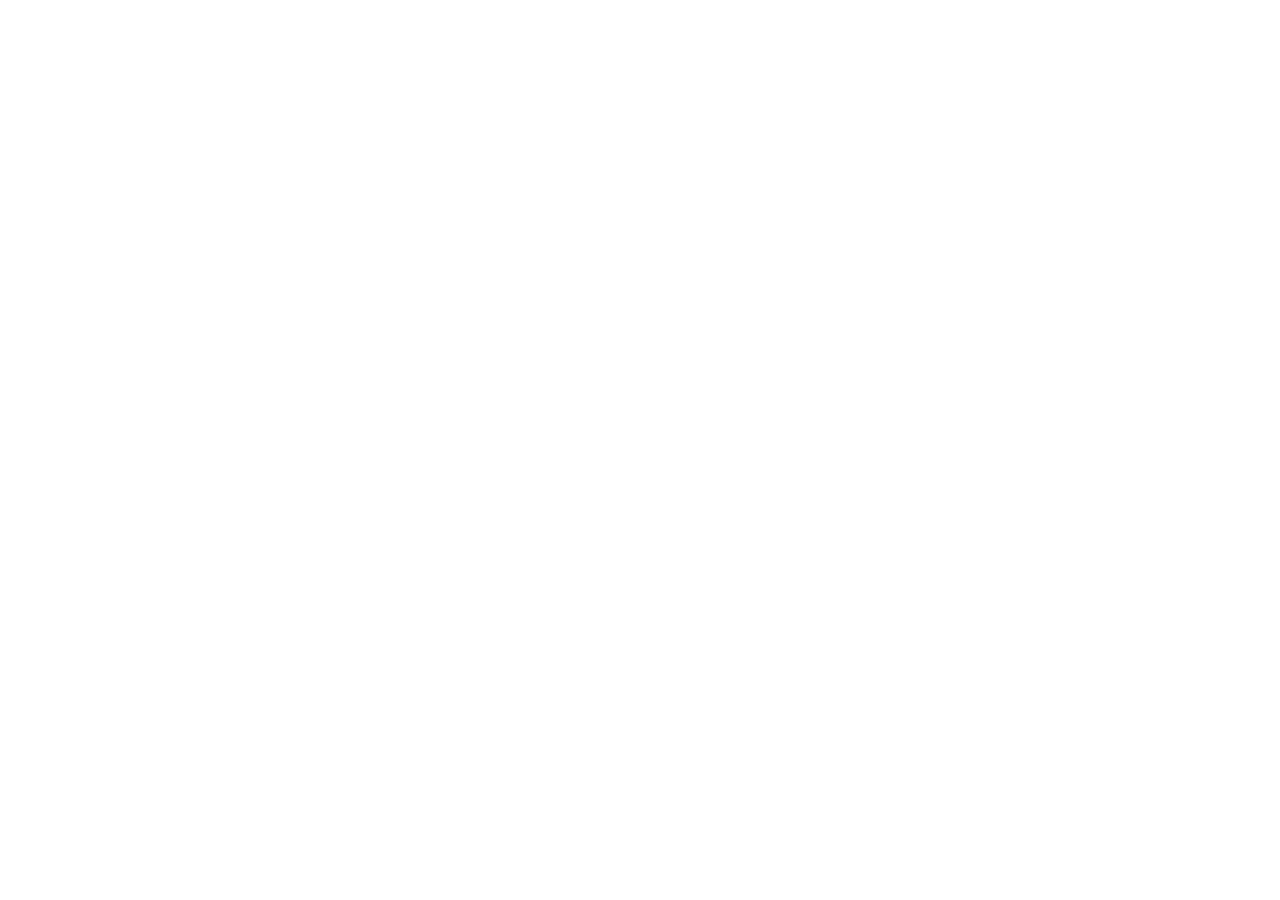
==== commit a65b2f7d: "Update index 9.html" ====
--- a/index.html
+++ b/index.html
@@ -1,2422 +1,15 @@
 <!DOCTYPE html>
 <html lang="en">
-<head>
-<meta charset="UTF-8" />
-<meta name="viewport" content="width=device-width, initial-scale=1.0" />
-<title>Chronicle of Days</title>
-<link href="https://api.fontshare.com/v2/css?f[]=cabinet-grotesk@400,500,700,800,900&f[]=satoshi@400,500,700&display=swap" rel="stylesheet"/>
-<style>
-/* ── Design Tokens ─────────────────────────────────────────── */
-:root {
-  --bg-base:     #0d0f14;
-  --bg-surface:  #13161e;
-  --bg-card:     #181c26;
-  --bg-hover:    #1e2330;
-  --border:      #252a38;
-  --border-hi:   #2e3548;
-
-  --amber:       #f0a832;
-  --amber-dim:   #a07020;
-  --amber-glow:  #f0a83233;
-  --teal:        #2ec4b6;
-  --teal-dim:    #1e8a80;
-  --rose:        #e05252;
-  --rose-dim:    #903535;
-  --green:       #4caf80;
-  --green-dim:   #2e6e50;
-  --purple:      #9b72cf;
-  --purple-dim:  #5e4080;
-  --sky:         #5aa8d8;
-  --sky-dim:     #346080;
-  --orange:      #e07830;
-  --orange-dim:  #8a4a18;
-  --pink:        #e07898;
-  --pink-dim:    #803050;
-  --pink-glow:   #e0789820;
-
-  --text-bright: #f0f2f8;
-  --text-mid:    #a8b0c8;
-  --text-dim:    #5a6080;
-  --text-muted:  #3a4060;
-
-  --font-display: 'Cabinet Grotesk', system-ui, sans-serif;
-  --font-body:    'Satoshi', system-ui, sans-serif;
-
-  --r-sm: 6px;
-  --r-md: 10px;
-  --r-lg: 14px;
-}
-
-/* ── Center Tab Layout ────────────────────────────────────── */
-.center-tab-bar {
-  display: flex;
-  border-bottom: 1px solid var(--border);
-  margin-bottom: 8px;
-}
-.center-tab-btn {
-  flex: 1;
-  padding: 6px 0;
-  border: none;
-  background: var(--bg-card);
-  color: var(--text-mid);
-  font-family: var(--font-body);
-  font-size: 12px;
-  font-weight: 700;
-  cursor: pointer;
-  border-bottom: 2px solid transparent;
-  transition: all 0.15s;
-}
-.center-tab-btn:hover {
-  background: var(--bg-hover);
-  color: var(--text-bright);
-}
-.center-tab-btn.active {
-  color: var(--text-bright);
-  border-color: var(--amber);
-  background: var(--bg-hover);
-}
-.center-tab-content {
-  display: none;
-}
-.center-tab-content.visible {
-  display: block;
-}
-
-/* ── Quick Actions Bar ─────────────────────────────────── */
-.quick-actions {
-  display: flex;
-  gap: 8px;
-  flex-wrap: wrap;
-  margin: 8px 0 12px;
-}
-.quick-actions .qa-btn {
-  padding: 4px 8px;
-  font-size: 11px;
-  border-radius: var(--r-sm);
-  background: var(--bg-card);
-  color: var(--text-bright);
-  cursor: pointer;
-  border: 1px solid var(--border);
-  white-space: nowrap;
-  transition: background 0.1s, border-color 0.1s;
-}
-.quick-actions .qa-btn:hover {
-  background: var(--bg-hover);
-}
-.quick-actions .qa-btn.active {
-  background: var(--teal);
-  border-color: var(--teal);
-  color: #fff;
-}
-.quick-actions .qa-btn.qa-rest.active {
-  background: var(--green);
-  border-color: var(--green);
-}
-
-/* ── Relationships ───────────────────────────────────────── */
-.relationship-card {
-  display: flex;
-  align-items: flex-start;
-  background: var(--bg-card);
-  border: 1px solid var(--border);
-  border-radius: var(--r-sm);
-  padding: 6px;
-  margin-bottom: 8px;
-  cursor: default;
-}
-.relationship-card .rel-img {
-  width: 48px;
-  height: 48px;
-  background-size: cover;
-  background-position: center;
-  background-repeat: no-repeat;
-  border-radius: var(--r-sm);
-  margin-right: 8px;
-}
-.relationship-card .rel-info {
-  flex: 1;
-}
-.relationship-card .rel-name {
-  font-weight: 700;
-  font-size: 13px;
-  color: var(--text-bright);
-  margin-bottom: 2px;
-}
-.relationship-card .rel-level {
-  font-size: 11px;
-  color: var(--text-mid);
-  margin-bottom: 4px;
-}
-.relationship-card .rel-desc {
-  font-size: 11px;
-  color: var(--text-dim);
-  line-height: 1.35;
-}
-
-/* ── Story Choice Cards ──────────────────────────────────── */
-.choice-card {
-  background: var(--bg-card);
-  border: 1px solid var(--border);
-  border-radius: var(--r-sm);
-  padding: 8px;
-  margin-bottom: 8px;
-  cursor: pointer;
-  transition: background 0.1s;
-}
-.choice-card:hover {
-  background: var(--bg-hover);
-}
-.choice-card.locked {
-  opacity: 0.5;
-  cursor: default;
-}
-.choice-name {
-  font-weight: 700;
-  color: var(--text-bright);
-  margin-bottom: 4px;
-}
-.choice-desc {
-  font-size: 12px;
-  color: var(--text-mid);
-  margin-bottom: 4px;
-}
-.choice-req {
-  font-size: 11px;
-  color: var(--rose);
-  margin-bottom: 4px;
-}
-.choice-reward {
-  font-size: 11px;
-  color: var(--amber);
-  margin-bottom: 4px;
-}
-.choice-align {
-  font-size: 10px;
-  color: var(--text-muted);
-}
-
-/* ── Story Progress Card ────────────────────────────────── */
-.choice-progress-card {
-  background: var(--bg-card);
-  border: 1px solid var(--amber);
-  border-radius: var(--r-sm);
-  padding: 8px;
-  cursor: pointer;
-  margin-bottom: 8px;
-}
-.choice-progress-card.active {
-  border-color: var(--pink);
-}
-.choice-progress-bar {
-  height: 4px;
-  background: var(--border);
-  margin-top: 4px;
-}
-.choice-progress-fill {
-  height: 100%;
-  background: var(--amber);
-}
-.choice-meta {
-  font-size: 11px;
-  color: var(--text-muted);
-  margin-top: 4px;
-}
-
-/* ── Activities Grid ──────────────────────────────────────── */
-#work-activities,
-#train-activities,
-#rest-activities {
-  display: grid;
-  grid-template-columns: repeat(auto-fill, minmax(220px, 1fr));
-  gap: 8px;
-}
-
-* { box-sizing: border-box; margin: 0; padding: 0; }
-
-body {
-  font-family: var(--font-body);
-  background: var(--bg-base);
-  color: var(--text-mid);
-  font-size: 13px;
-  line-height: 1.5;
-  min-height: 100vh;
-  overflow-x: hidden;
-}
-
-/* ── Layout ────────────────────────────────────────────────── */
-#app { display: flex; flex-direction: column; height: 100vh; }
-
-header {
-  display: flex; align-items: center; justify-content: space-between;
-  padding: 10px 18px;
-  background: var(--bg-surface);
-  border-bottom: 1px solid var(--border);
-  flex-shrink: 0;
-}
-.logo {
-  display: flex; align-items: center; gap: 9px;
-  font-family: var(--font-display); font-weight: 800; font-size: 17px;
-  color: var(--text-bright); letter-spacing: -0.3px;
-}
-.logo svg { color: var(--amber); }
-.header-meta { display: flex; align-items: center; gap: 14px; }
-.age-chip { font-size: 11px; font-weight: 700; letter-spacing: 0.5px; color: var(--text-dim); text-transform: uppercase; }
-.age-val  { color: var(--amber); }
-
-#main-grid {
-  display: grid;
-  grid-template-columns: 220px 1fr 278px;
-  flex: 1; overflow: hidden;
-}
-
-.panel {
-  display: flex; flex-direction: column;
-  background: var(--bg-surface);
-  border-right: 1px solid var(--border);
-  overflow-y: auto; overflow-x: hidden;
-}
-.panel:last-child { border-right: none; }
-
-.panel-title {
-  padding: 11px 14px 9px;
-  font-family: var(--font-display); font-weight: 700; font-size: 11px;
-  letter-spacing: 1px; text-transform: uppercase; color: var(--text-dim);
-  border-bottom: 1px solid var(--border); flex-shrink: 0;
-}
-
-/* ── Sections ──────────────────────────────────────────────── */
-.section { padding: 10px 12px; border-bottom: 1px solid var(--border); }
-.section:last-child { border-bottom: none; }
-.section-label {
-  font-size: 10px; font-weight: 700; letter-spacing: 0.8px;
-  text-transform: uppercase; color: var(--text-muted); margin-bottom: 7px;
-}
-
-/* ── Stat rows ─────────────────────────────────────────────── */
-.stat-row { display: flex; align-items: center; justify-content: space-between; margin-bottom: 6px; }
-.stat-row:last-child { margin-bottom: 0; }
-.stat-label { font-size: 12px; color: var(--text-mid); display: flex; align-items: center; gap: 5px; }
-.stat-icon  { font-size: 11px; }
-.stat-val   { font-size: 12px; font-weight: 700; color: var(--text-bright); font-variant-numeric: tabular-nums; }
-.stat-val.amber  { color: var(--amber); }
-.stat-val.teal   { color: var(--teal); }
-.stat-val.green  { color: var(--green); }
-.stat-val.rose   { color: var(--rose); }
-.stat-val.pink   { color: var(--pink); }
-
-/* ── Bars ──────────────────────────────────────────────────── */
-.bar-wrap { margin-bottom: 7px; }
-.bar-wrap:last-child { margin-bottom: 0; }
-.bar-header { display: flex; justify-content: space-between; margin-bottom: 3px; }
-.bar-name { font-size: 12px; color: var(--text-mid); }
-.bar-nums { font-size: 11px; color: var(--text-dim); font-variant-numeric: tabular-nums; }
-.bar-track { height: 5px; background: var(--bg-base); border-radius: 999px; overflow: hidden; }
-.bar-fill  { height: 100%; border-radius: 999px; transition: width 0.25s ease; }
-.bar-fill.str { background: var(--rose); }
-.bar-fill.dex { background: var(--sky); }
-.bar-fill.con { background: var(--green); }
-.bar-fill.int { background: var(--purple); }
-.bar-fill.wis { background: var(--amber); }
-.bar-fill.cha { background: var(--teal); }
-
-.stat-effect { font-size: 10px; color: var(--text-muted); margin-top: 1px; padding-left: 2px; line-height: 1.35; }
-
-/* ── Vitals (energy, happiness, relationship) ─────────────── */
-.vital-section { padding: 0 0 8px 0; }
-.vital-section:last-child { padding-bottom: 0; }
-.vital-label { display: flex; justify-content: space-between; align-items: center; margin-bottom: 3px; }
-.vital-name  { font-size: 11px; color: var(--text-mid); }
-.vital-val   { font-size: 11px; font-weight: 700; color: var(--text-bright); font-variant-numeric: tabular-nums; }
-.vital-track { height: 7px; background: var(--bg-base); border-radius: 999px; overflow: hidden; margin-bottom: 3px; }
-.vital-fill  { height: 100%; border-radius: 999px; transition: width 0.25s ease; }
-.vital-fill.energy { background: linear-gradient(90deg, var(--teal), var(--sky)); }
-.vital-fill.happy  { background: linear-gradient(90deg, var(--green), var(--amber)); }
-.vital-fill.happy.mid  { background: linear-gradient(90deg, var(--amber), var(--orange)); }
-.vital-fill.happy.low  { background: linear-gradient(90deg, var(--rose), var(--orange)); }
-.vital-fill.bond   { background: linear-gradient(90deg, var(--pink-dim), var(--pink)); }
-.vital-detail { font-size: 10px; color: var(--text-muted); line-height: 1.4; }
-
-/* ── Activity Cards ────────────────────────────────────────── */
-.activity-card {
-  background: var(--bg-card); border: 1px solid var(--border);
-  border-radius: var(--r-md); padding: 11px 13px; margin-bottom: 8px;
-  cursor: pointer; transition: border-color 0.15s, background 0.15s;
-}
-.activity-card:last-child { margin-bottom: 0; }
-.activity-card:hover:not(.locked-card) { border-color: var(--border-hi); background: var(--bg-hover); }
-.activity-card.active        { border-color: var(--amber-dim); background: #1a1600; }
-.activity-card.active.teal-act  { border-color: var(--teal-dim);  background: #001614; }
-.activity-card.active.green-act { border-color: var(--green-dim); background: #001009; }
-.activity-card.active.pink-act  { border-color: var(--pink-dim);  background: #160a0e; }
-.activity-card.locked-card   { opacity: 0.45; cursor: not-allowed; }
-
-.act-header  { display: flex; justify-content: space-between; align-items: flex-start; margin-bottom: 4px; }
-.act-name    { font-weight: 700; font-size: 13px; color: var(--text-bright); }
-.act-cost    { font-size: 11px; color: var(--text-dim); }
-.act-desc    { font-size: 11px; color: var(--text-dim); margin-bottom: 4px; line-height: 1.4; }
-.act-meta    { font-size: 10px; color: var(--text-muted); margin-bottom: 5px; line-height: 1.4; }
-.act-progress { height: 4px; background: var(--bg-base); border-radius: 999px; overflow: hidden; }
-.act-progress-fill {
-  height: 100%; border-radius: 999px; background: var(--amber); transition: width 0.1s linear;
-}
-.act-progress-fill.teal  { background: var(--teal); }
-.act-progress-fill.green { background: var(--green); }
-.act-progress-fill.pink  { background: var(--pink); }
-
-/* ── Story Task Card — special "active task" card ──────────── */
-.story-task-card {
-  background: var(--bg-card);
-  border: 1px solid var(--pink-dim);
-  border-radius: var(--r-md);
-  padding: 12px 14px;
-  margin-bottom: 8px;
-}
-.story-task-card.active-story { border-color: var(--pink); background: #160a0e; }
-.story-task-header {
-  display: flex; justify-content: space-between; align-items: flex-start; margin-bottom: 5px;
-}
-.story-task-name { font-weight: 700; font-size: 13px; color: var(--pink); }
-.story-task-progress-label { font-size: 11px; color: var(--text-dim); font-variant-numeric: tabular-nums; }
-.story-task-quote {
-  font-size: 11px; font-style: italic; color: var(--text-dim);
-  border-left: 2px solid var(--pink-dim); padding-left: 8px; margin-bottom: 6px; line-height: 1.5;
-}
-.story-task-req {
-  font-size: 10px; color: var(--text-muted); margin-bottom: 5px; line-height: 1.5;
-}
-.story-task-reward {
-  font-size: 10px; padding: 3px 7px; border-radius: 999px;
-  background: var(--pink-glow); border: 1px solid var(--pink-dim); color: var(--pink);
-  display: inline-block; margin-bottom: 6px;
-}
-.story-task-progress { height: 5px; background: var(--bg-base); border-radius: 999px; overflow: hidden; }
-.story-task-progress-fill { height: 100%; border-radius: 999px; background: var(--pink); transition: width 0.12s linear; }
-
-/* ── Tab bar (right panel) ─────────────────────────────────── */
-.tab-bar { display: flex; border-bottom: 1px solid var(--border); flex-shrink: 0; }
-.tab-btn {
-  flex: 1; padding: 9px 2px;
-  font-size: 10px; font-weight: 700; letter-spacing: 0.5px; text-transform: uppercase; text-align: center;
-  color: var(--text-muted); cursor: pointer; border: none; background: none;
-  border-bottom: 2px solid transparent; transition: color 0.15s, border-color 0.15s;
-}
-.tab-btn.active { color: var(--amber); border-bottom-color: var(--amber); }
-.tab-content { display: none; flex: 1; overflow-y: auto; }
-.tab-content.visible { display: block; }
-
-/* ── Job / Skill cards ─────────────────────────────────────── */
-.job-card {
-  margin: 8px 10px; background: var(--bg-card); border: 1px solid var(--border);
-  border-radius: var(--r-md); padding: 10px 12px; cursor: pointer;
-  transition: border-color 0.15s, background 0.15s;
-}
-.job-card.locked    { opacity: 0.5; cursor: not-allowed; }
-.job-card.active    { border-color: var(--amber-dim); background: #1a1600; }
-.job-card:not(.locked):hover { border-color: var(--border-hi); background: var(--bg-hover); }
-.job-header { display: flex; justify-content: space-between; align-items: flex-start; margin-bottom: 3px; }
-.job-name   { font-weight: 700; font-size: 12px; color: var(--text-bright); }
-.job-pay    { font-size: 11px; color: var(--green); font-weight: 700; }
-.job-desc   { font-size: 11px; color: var(--text-dim); margin-bottom: 5px; line-height: 1.4; }
-.job-req    { font-size: 10px; color: var(--text-muted); }
-.job-req.met { color: var(--green-dim); }
-.job-stats  { font-size: 10px; color: var(--purple-dim); margin-top: 3px; }
-.cat-header { padding: 7px 10px 3px; font-size: 10px; font-weight: 700; letter-spacing: 0.8px; text-transform: uppercase; color: var(--text-muted); }
-
-/* ── Housing cards ─────────────────────────────────────────── */
-.housing-card {
-  margin: 8px 10px; background: var(--bg-card); border: 1px solid var(--border);
-  border-radius: var(--r-md); padding: 10px 12px; cursor: pointer;
-  transition: border-color 0.15s, background 0.15s;
-}
-.housing-card.current { border-color: var(--teal-dim); background: #001614; cursor: default; }
-.housing-card.locked  { opacity: 0.45; cursor: not-allowed; }
-.housing-card:not(.current):not(.locked):hover { border-color: var(--border-hi); background: var(--bg-hover); }
-.housing-header { display: flex; justify-content: space-between; align-items: flex-start; margin-bottom: 3px; }
-.housing-name   { font-weight: 700; font-size: 12px; color: var(--text-bright); display: flex; align-items: center; gap: 5px; flex-wrap: wrap; }
-.housing-tier   { font-size: 9px; font-weight: 700; letter-spacing: 0.5px; text-transform: uppercase; padding: 2px 5px; border-radius: 3px; background: var(--bg-base); color: var(--text-muted); }
-.housing-tier.current { background: var(--teal-dim); color: var(--text-bright); }
-.housing-cost   { font-size: 11px; color: var(--amber); font-weight: 700; }
-.housing-cost.free { color: var(--text-muted); }
-.housing-desc   { font-size: 11px; color: var(--text-dim); margin-bottom: 5px; line-height: 1.4; }
-.housing-bonuses { display: flex; flex-wrap: wrap; gap: 4px; }
-.housing-bonus-pill {
-  font-size: 10px; padding: 1px 6px; border-radius: 999px;
-  background: var(--bg-base); color: var(--text-dim); border: 1px solid var(--border);
-}
-.housing-bonus-pill.pos { color: var(--green); border-color: var(--green-dim); }
-.housing-bonus-pill.neg { color: var(--rose);  border-color: var(--rose-dim); }
-
-/* ── Equipment cards ───────────────────────────────────────── */
-.equip-card {
-  margin: 8px 10px; background: var(--bg-card); border: 1px solid var(--border);
-  border-radius: var(--r-md); padding: 10px 12px;
-  transition: border-color 0.15s, background 0.15s;
-}
-.equip-card.owned          { border-color: var(--orange-dim); background: #120c00; }
-.equip-card.equipped-active { border-color: var(--orange);    background: #1a1000; }
-.equip-card.locked-eq       { opacity: 0.45; cursor: not-allowed; }
-.equip-card:not(.locked-eq):not(.owned):hover { border-color: var(--border-hi); background: var(--bg-hover); }
-.equip-header { display: flex; justify-content: space-between; align-items: flex-start; margin-bottom: 3px; }
-.equip-name   { font-weight: 700; font-size: 12px; color: var(--text-bright); display: flex; align-items: center; gap: 5px; }
-.equip-badge  { font-size: 9px; font-weight: 700; letter-spacing: 0.4px; text-transform: uppercase; padding: 2px 5px; border-radius: 3px; }
-.equip-badge.owned-badge    { background: var(--orange-dim); color: #ffd090; }
-.equip-badge.equipped-badge { background: var(--orange);     color: #1a0800; }
-.equip-cost   { font-size: 11px; color: var(--amber); font-weight: 700; }
-.equip-desc   { font-size: 11px; color: var(--text-dim); margin-bottom: 5px; line-height: 1.4; }
-.equip-bonuses { display: flex; flex-wrap: wrap; gap: 3px; margin-bottom: 4px; }
-.equip-pill   { font-size: 10px; padding: 1px 6px; border-radius: 999px; background: var(--bg-base); border: 1px solid var(--border); }
-.equip-pill.pos     { color: var(--green); border-color: var(--green-dim); }
-.equip-pill.neg     { color: var(--rose);  border-color: var(--rose-dim); }
-.equip-pill.neutral { color: var(--sky);   border-color: var(--sky-dim); }
-.equip-actions { display: flex; gap: 6px; margin-top: 6px; }
-.equip-btn {
-  flex: 1; padding: 5px 8px; border-radius: var(--r-sm);
-  border: 1px solid var(--border-hi); background: var(--bg-base); color: var(--text-mid);
-  font-family: var(--font-body); font-size: 11px; font-weight: 700; cursor: pointer; transition: all 0.15s;
-}
-.equip-btn:hover         { background: var(--bg-hover); color: var(--text-bright); }
-.equip-btn.buy-btn       { border-color: var(--amber-dim); color: var(--amber); }
-.equip-btn.buy-btn:hover { background: #1a1000; }
-.equip-btn.equip-btn-act { border-color: var(--orange-dim); color: var(--orange); }
-.equip-btn.unequip-btn   { border-color: var(--rose-dim); color: var(--rose); font-size: 10px; }
-.equip-btn:disabled      { opacity: 0.3; cursor: not-allowed; }
-.eq-summary   { display: flex; flex-wrap: wrap; gap: 3px; margin-top: 5px; }
-.eq-pill-small { font-size: 10px; padding: 1px 6px; border-radius: 999px; background: var(--bg-base); border: 1px solid var(--orange-dim); color: #ffc070; }
-
-/* ── Story arc panel (right) ───────────────────────────────── */
-.story-arc-header {
-  padding: 12px 12px 8px;
-  border-bottom: 1px solid var(--border);
-}
-.arc-title {
-  font-family: var(--font-display); font-weight: 800; font-size: 15px;
-  color: var(--text-bright); margin-bottom: 4px;
-}
-.arc-tagline { font-size: 11px; color: var(--text-dim); font-style: italic; line-height: 1.5; }
-.arc-progress-row { display: flex; justify-content: space-between; align-items: center; margin-top: 8px; margin-bottom: 3px; }
-.arc-progress-label { font-size: 10px; color: var(--text-muted); }
-.arc-progress-val   { font-size: 10px; font-weight: 700; color: var(--pink); }
-.arc-progress-track { height: 5px; background: var(--bg-base); border-radius: 999px; overflow: hidden; }
-.arc-progress-fill  { height: 100%; border-radius: 999px; background: linear-gradient(90deg, var(--pink-dim), var(--pink)); transition: width 0.3s ease; }
-
-/* Stage list cards */
-.stage-card {
-  margin: 6px 10px; background: var(--bg-card); border: 1px solid var(--border);
-  border-radius: var(--r-md); padding: 10px 12px;
-  transition: border-color 0.15s;
-}
-.stage-card.current-stage { border-color: var(--pink-dim); background: #160a0e; }
-.stage-card.completed-stage { border-color: var(--green-dim); background: #001209; opacity: 0.7; }
-.stage-card.locked-stage  { opacity: 0.35; }
-.stage-header { display: flex; justify-content: space-between; align-items: flex-start; margin-bottom: 3px; }
-.stage-num    { font-size: 10px; font-weight: 700; letter-spacing: 0.5px; text-transform: uppercase; color: var(--text-muted); }
-.stage-status-badge {
-  font-size: 9px; font-weight: 700; padding: 1px 5px; border-radius: 3px; text-transform: uppercase; letter-spacing: 0.4px;
-}
-.stage-status-badge.done    { background: var(--green-dim); color: #a0ffd0; }
-.stage-status-badge.active  { background: var(--pink-dim);  color: var(--pink); }
-.stage-status-badge.pending { background: var(--bg-base);   color: var(--text-muted); }
-.stage-name  { font-weight: 700; font-size: 12px; color: var(--text-bright); margin-bottom: 3px; }
-.stage-desc  { font-size: 11px; color: var(--text-dim); line-height: 1.4; margin-bottom: 5px; }
-.stage-reward-pill {
-  font-size: 10px; padding: 1px 7px; border-radius: 999px; display: inline-block;
-  background: var(--pink-glow); border: 1px solid var(--pink-dim); color: var(--pink);
-}
-.stage-reward-pill.done-reward { background: rgba(78,175,128,0.1); border-color: var(--green-dim); color: var(--green); }
-
-/* Completed rewards summary */
-.rewards-summary {
-  margin: 8px 10px 4px; padding: 10px 12px;
-  background: var(--bg-card); border: 1px solid var(--border); border-radius: var(--r-md);
-}
-.rewards-title { font-size: 10px; font-weight: 700; letter-spacing: 0.7px; text-transform: uppercase; color: var(--text-muted); margin-bottom: 6px; }
-.reward-row    { font-size: 11px; color: var(--green); margin-bottom: 2px; }
-.reward-row.inactive { color: var(--text-muted); }
-
-/* ── Info box ──────────────────────────────────────────────── */
-.info-box {
-  background: var(--bg-card); border: 1px solid var(--border-hi); border-radius: var(--r-sm);
-  padding: 8px 10px; margin: 8px 10px 0; font-size: 11px; color: var(--text-dim); line-height: 1.5;
-}
-.info-box strong { color: var(--text-mid); }
-
-/* ── Log ───────────────────────────────────────────────────── */
-#log-wrap {
-  background: var(--bg-surface); border-top: 1px solid var(--border);
-  padding: 6px 14px; height: 52px; min-height: 52px; overflow-y: auto; flex-shrink: 0;
-}
-.log-entry      { font-size: 11px; color: var(--text-dim); padding: 1px 0; }
-.log-entry.new  { color: var(--amber); }
-.log-entry.story{ color: var(--pink); }
-
-/* ── Buttons ───────────────────────────────────────────────── */
-.prestige-wrap { padding: 12px 10px; }
-.btn {
-  width: 100%; padding: 9px; border-radius: var(--r-sm);
-  border: 1px solid var(--border-hi); background: var(--bg-base); color: var(--text-mid);
-  font-family: var(--font-body); font-size: 12px; font-weight: 700; cursor: pointer; transition: all 0.15s;
-}
-.btn:hover            { background: var(--bg-hover); color: var(--text-bright); }
-.btn.primary          { border-color: var(--amber-dim); color: var(--amber); background: var(--amber-glow); }
-.btn.primary:hover    { background: #2a1a00; }
-.btn.danger           { border-color: var(--rose-dim); color: var(--rose); }
-.btn.danger:hover     { background: #1a0000; }
-.btn:disabled         { opacity: 0.35; cursor: not-allowed; }
-.prestige-badge {
-  font-size: 10px; font-weight: 700; letter-spacing: 0.5px; padding: 2px 8px; border-radius: 999px;
-  background: var(--amber-glow); color: var(--amber); border: 1px solid var(--amber-dim);
-}
-
-/* ── Upkeep line ───────────────────────────────────────────── */
-.upkeep-line   { font-size: 10px; color: var(--text-muted); margin-top: 4px; padding-top: 4px; border-top: 1px solid var(--border); }
-.upkeep-total  { color: var(--rose); font-weight: 700; }
-
-/* ── Stat colors ───────────────────────────────────────────── */
-.c-str { color: var(--rose); }
-.c-dex { color: var(--sky); }
-.c-con { color: var(--green); }
-.c-int { color: var(--purple); }
-.c-wis { color: var(--amber); }
-.c-cha { color: var(--teal); }
-
-::-webkit-scrollbar { width: 4px; }
-::-webkit-scrollbar-track { background: transparent; }
-::-webkit-scrollbar-thumb { background: var(--border); border-radius: 2px; }
-
-/* ── Intro modal ───────────────────────────────────────────── */
-#intro-modal {
-  position: fixed; inset: 0; background: #000b;
-  display: flex; align-items: center; justify-content: center; z-index: 100;
-}
-.modal-box {
-  background: var(--bg-surface); border: 1px solid var(--border-hi);
-  border-radius: var(--r-lg); padding: 28px 32px; max-width: 430px; width: 90%;
-}
-.modal-title { font-family: var(--font-display); font-weight: 800; font-size: 22px; color: var(--text-bright); margin-bottom: 12px; }
-.modal-title span { color: var(--amber); }
-.modal-body  { color: var(--text-mid); font-size: 13px; line-height: 1.65; margin-bottom: 14px; }
-.modal-meta  { font-size: 11px; color: var(--text-muted); margin-bottom: 18px; }
-</style>
-</head>
-<body>
-<div id="app">
-  <header>
-    <div class="logo">
-      <svg width="22" height="22" viewBox="0 0 22 22" fill="none">
-        <circle cx="11" cy="11" r="9" stroke="currentColor" stroke-width="1.5"/>
-        <circle cx="11" cy="11" r="3.5" fill="currentColor" opacity="0.3"/>
-        <line x1="11" y1="2"  x2="11" y2="5"  stroke="currentColor" stroke-width="1.5" stroke-linecap="round"/>
-        <line x1="11" y1="17" x2="11" y2="20" stroke="currentColor" stroke-width="1.5" stroke-linecap="round"/>
-        <line x1="2"  y1="11" x2="5"  y2="11" stroke="currentColor" stroke-width="1.5" stroke-linecap="round"/>
-        <line x1="17" y1="11" x2="20" y2="11" stroke="currentColor" stroke-width="1.5" stroke-linecap="round"/>
-        <line x1="11" y1="11" x2="14.5" y2="7.5" stroke="currentColor" stroke-width="1.3" stroke-linecap="round"/>
-      </svg>
-      Chronicle of Days
-    </div>
-    <div class="header-meta">
-      <span class="age-chip">Age <span class="age-val" id="hdr-age">18</span></span>
-      <span class="age-chip">Day <span class="age-val" id="hdr-day">1</span></span>
-      <span class="age-chip">Year <span class="age-val" id="hdr-year">1</span></span>
-      <span class="age-chip">Loop <span class="age-val" id="hdr-loop">0</span></span>
-      <span class="age-chip" id="hdr-upkeep" style="color:var(--rose);display:none;"></span>
-      <span class="age-chip" id="hdr-happy"  style="display:none;"></span>
-      <span class="prestige-badge" id="prestige-badge" style="display:none;"></span>
-    </div>
-  </header>
-
-  <div id="main-grid">
-    <!-- ═══ LEFT PANEL ═══ -->
-    <div class="panel" id="left-panel">
-      <div class="panel-title">Character</div>
-
-      <!-- Resources -->
-      <div class="section">
-        <div class="section-label">Resources</div>
-        <div class="stat-row">
-          <span class="stat-label"><span class="stat-icon">💰</span> Money</span>
-          <span class="stat-val amber" id="stat-money">$0.00</span>
-        </div>
-        <div class="stat-row">
-          <span class="stat-label"><span class="stat-icon">🎂</span> Age</span>
-          <span class="stat-val" id="stat-age">18.0</span>
-        </div>
-        <div class="upkeep-line" id="upkeep-summary" style="display:none;">
-          Upkeep: <span class="upkeep-total" id="upkeep-total-val">$0/day</span>
-        </div>
-      </div>
-
-      <!-- Vitals -->
-      <div class="section">
-        <div class="section-label">Vitals</div>
-        <div class="vital-section">
-          <div class="vital-label">
-            <span class="vital-name">⚡ Energy</span>
-            <span class="vital-val" id="energy-val">100/100</span>
-          </div>
-          <div class="vital-track"><div class="vital-fill energy" id="energy-bar" style="width:100%"></div></div>
-          <div class="vital-detail" id="energy-detail">Regen: +0.0/tick · Max: 100</div>
-        </div>
-        <div class="vital-section">
-          <div class="vital-label">
-            <span class="vital-name">😊 Happiness</span>
-            <span class="vital-val" id="happy-val">50/100</span>
-          </div>
-          <div class="vital-track"><div class="vital-fill happy" id="happy-bar" style="width:50%"></div></div>
-          <div class="vital-detail" id="happy-detail">Affects earnings &amp; energy regen</div>
-        </div>
-        <!-- Relationship bond bar — shown after story begins -->
-        <div class="vital-section" id="bond-section" style="display:none;">
-          <div class="vital-label">
-            <span class="vital-name">🤝 <span id="bond-char-name">Relationship</span></span>
-            <span class="vital-val pink" id="bond-val">—</span>
-          </div>
-          <div class="vital-track"><div class="vital-fill bond" id="bond-bar" style="width:0%"></div></div>
-          <div class="vital-detail" id="bond-detail">Complete story tasks to deepen this bond</div>
-        </div>
-      </div>
-
-      <!-- Housing -->
-      <div class="section">
-        <div class="section-label">Housing</div>
-        <div class="stat-row">
-          <span class="stat-label"><span class="stat-icon" id="housing-icon">🏚️</span> <span id="housing-name">Homeless</span></span>
-          <span class="stat-val teal" id="housing-tier-label">Tier 0</span>
-        </div>
-        <div id="housing-bonuses-inline" style="margin-top:4px; display:flex; flex-wrap:wrap; gap:3px;"></div>
-      </div>
-
-      <!-- Equipment summary -->
-      <div class="section" id="equip-summary-section" style="display:none;">
-        <div class="section-label">Equipment</div>
-        <div class="eq-summary" id="equip-summary-pills"></div>
-        <div class="vital-detail" id="equip-effect-summary" style="margin-top:5px;"></div>
-      </div>
-
-      <!-- RPG Stats -->
-      <div class="section">
-        <div class="section-label">RPG Stats</div>
-        <div class="bar-wrap">
-          <div class="bar-header"><span class="bar-name c-str">⚔ Strength</span><span class="bar-nums" id="str-nums">0/100</span></div>
-          <div class="bar-track"><div class="bar-fill str" id="str-bar" style="width:0%"></div></div>
-          <div class="stat-effect c-str" id="str-effect">↑ Physical job earnings</div>
-        </div>
-        <div class="bar-wrap">
-          <div class="bar-header"><span class="bar-name c-dex">🎯 Dexterity</span><span class="bar-nums" id="dex-nums">0/100</span></div>
-          <div class="bar-track"><div class="bar-fill dex" id="dex-bar" style="width:0%"></div></div>
-          <div class="stat-effect c-dex" id="dex-effect">↑ Action speed</div>
-        </div>
-        <div class="bar-wrap">
-          <div class="bar-header"><span class="bar-name c-con">🛡 Constitution</span><span class="bar-nums" id="con-nums">0/100</span></div>
-          <div class="bar-track"><div class="bar-fill con" id="con-bar" style="width:0%"></div></div>
-          <div class="stat-effect c-con" id="con-effect">↑ Max energy &amp; regen rate</div>
-        </div>
-        <div class="bar-wrap">
-          <div class="bar-header"><span class="bar-name c-int">📚 Intelligence</span><span class="bar-nums" id="int-nums">0/100</span></div>
-          <div class="bar-track"><div class="bar-fill int" id="int-bar" style="width:0%"></div></div>
-          <div class="stat-effect c-int" id="int-effect">↑ Training &amp; study XP rate</div>
-        </div>
-        <div class="bar-wrap">
-          <div class="bar-header"><span class="bar-name c-wis">🔮 Wisdom</span><span class="bar-nums" id="wis-nums">0/100</span></div>
-          <div class="bar-track"><div class="bar-fill wis" id="wis-bar" style="width:0%"></div></div>
-          <div class="stat-effect c-wis" id="wis-effect">↓ Happiness decay</div>
-        </div>
-        <div class="bar-wrap">
-          <div class="bar-header"><span class="bar-name c-cha">💬 Charisma</span><span class="bar-nums" id="cha-nums">0/100</span></div>
-          <div class="bar-track"><div class="bar-fill cha" id="cha-bar" style="width:0%"></div></div>
-          <div class="stat-effect c-cha" id="cha-effect">↑ Trade &amp; social job earnings</div>
-        </div>
-      </div>
-
-      <!-- Legacy -->
-      <div class="section">
-        <div class="section-label">Legacy</div>
-        <div class="stat-row">
-          <span class="stat-label">Prestige Count</span>
-          <span class="stat-val amber" id="prestige-count">0</span>
-        </div>
-        <div class="stat-row">
-          <span class="stat-label">Legacy Bonus</span>
-          <span class="stat-val green" id="legacy-bonus">×1.00</span>
-        </div>
-        <!-- Accumulated relationship rewards -->
-        <div id="story-reward-summary" style="display:none; margin-top:6px;">
-          <div class="vital-detail" id="story-reward-text"></div>
-        </div>
-      </div>
-    </div>
-
-    <!-- ═══ CENTER PANEL ═══ -->
-    <div class="panel" style="border-left:1px solid var(--border); background: var(--bg-base);">
-      <div class="panel-title">Actions</div>
-      <div style="padding:10px 12px;">
-        <!-- Center tab navigation -->
-        <div class="center-tab-bar">
-          <button class="center-tab-btn active" data-tab="activities" onclick="switchCenterTab('activities')">Activities</button>
-          <button class="center-tab-btn" data-tab="training" onclick="switchCenterTab('training')">Training</button>
-          <button class="center-tab-btn" data-tab="story" onclick="switchCenterTab('story')">Story</button>
-        </div>
-
-        <!-- Quick actions bar (always visible across tabs) -->
-        <div id="quick-actions" class="quick-actions"></div>
-        <!-- Activities tab content -->
-        <div id="center-tab-activities" class="center-tab-content visible">
-          <div class="info-box" id="activities-info-box" style="margin:0 0 10px 0;">
-            <strong>Stats at a glance</strong> — STR boosts physical pay · CHA boosts trade pay · DEX speeds actions · CON raises max energy &amp; regen · INT multiplies XP · WIS slows happiness decay
-          </div>
-          <!-- Work activities -->
-          <div class="section-label" style="margin-bottom:8px;">Work</div>
-          <div id="work-activities"></div>
-          <!-- Rest activities -->
-          <div class="section-label" style="margin:10px 0 8px;">Rest</div>
-          <div id="rest-activities"></div>
-        </div>
-        <!-- Training tab content -->
-        <div id="center-tab-training" class="center-tab-content">
-          <div class="section-label" style="margin-bottom:8px;">Training</div>
-          <div id="train-activities"></div>
-        </div>
-        <!-- Story tab content -->
-        <div id="center-tab-story" class="center-tab-content">
-          <div id="story-content"></div>
-        </div>
-      </div>
-    </div>
-
-    <!-- ═══ RIGHT PANEL ═══ -->
-    <div class="panel">
-      <div class="tab-bar">
-        <button class="tab-btn active"  onclick="switchTab('jobs')">Jobs</button>
-        <button class="tab-btn"         onclick="switchTab('story')">Story</button>
-        <button class="tab-btn"         onclick="switchTab('housing')">Housing</button>
-        <button class="tab-btn"         onclick="switchTab('equipment')">Gear</button>
-        <button class="tab-btn"         onclick="switchTab('relationships')">Relationships</button>
-        <button class="tab-btn"         onclick="switchTab('prestige')">Legacy</button>
-      </div>
-
-      <div class="tab-content visible" id="tab-jobs"><div id="jobs-list"></div></div>
-
-      <!-- STORY TAB -->
-      <div class="tab-content" id="tab-story">
-        <div id="story-arc-panel"></div>
-      </div>
-
-      <div class="tab-content" id="tab-housing">
-        <div class="info-box"><strong>Housing</strong> affects energy regen and happiness baseline. Better housing is a long-term investment.</div>
-        <div id="housing-list"></div>
-      </div>
-      <div class="tab-content" id="tab-equipment">
-        <div class="info-box"><strong>Equipment</strong> provides bonuses while equipped. Each item has a daily maintenance fee.</div>
-        <div id="equipment-list"></div>
-      </div>
-      <!-- RELATIONSHIPS TAB -->
-      <div class="tab-content" id="tab-relationships">
-        <div class="info-box"><strong>Relationships</strong> — Over the course of many loops you will meet and befriend classmates and mentors. Their stories evolve across loops and offer unique bonuses. (Feature under construction)</div>
-        <div id="relationships-list"></div>
-      </div>
-      <div class="tab-content" id="tab-prestige">
-        <div class="prestige-wrap">
-          <div class="info-box" style="margin:0 0 12px 0;"><strong>Prestige</strong> — Reset at age 65 for a permanent legacy bonus that multiplies all gains.</div>
-          <div class="stat-row" style="margin-bottom:8px;">
-            <span class="stat-label">Next bonus</span>
-            <span class="stat-val green" id="prestige-next-bonus">×1.10</span>
-          </div>
-          <button class="btn primary" id="prestige-btn" onclick="doPrestige()" disabled>Prestige (age 65+)</button>
-          <div style="margin-top:10px;">
-            <button class="btn danger" onclick="hardReset()" style="font-size:11px; padding:7px;">Reset All Progress</button>
-          </div>
-        </div>
-      </div>
-    </div>
-  </div>
-
-  <div id="log-wrap"><div id="log"></div></div>
-</div>
-
-<!-- Intro Modal -->
-<div id="intro-modal" style="display:none;">
-  <div class="modal-box">
-    <div class="modal-title">Chronicle of <span>Days</span></div>
-    <div class="modal-body">
-      You are 18 years old with nothing to your name — no home, no savings, no trade.<br><br>
-      Work to earn coin. Train to grow stronger. Rest to recover. Manage your happiness — it affects everything.
-      And when the world offers you a connection worth keeping, <strong>don't ignore it.</strong>
-    </div>
-    <div class="modal-meta">
-      💡 <strong>Happiness requires active management:</strong> work and training drain it, rest restores it, housing sets its floor. Story tasks offer the deepest rewards.
-    </div>
-    <button class="btn primary" onclick="closeIntro()">Begin Your Chronicle</button>
-  </div>
-</div>
-
-<script>
-'use strict';
-// ═══════════════════════════════════════════════════════════
-// CONSTANTS
-// ═══════════════════════════════════════════════════════════
-const TICK_MS       = 150;
-const TICKS_PER_DAY = 80;
-const DAYS_PER_YEAR = 365;
-
-// Energy
-const ENERGY_BASE_MAX         = 100;
-const ENERGY_CON_PER_PT       = 1.5;
-const ENERGY_CON_REGEN_PER_PT = 0.006;
-const ENERGY_DRAIN_BASE       = 1.0;
-
-// Speed / XP / decay
-const DEX_SPEED_PER_PT       = 0.004;
-const INT_XP_PER_PT          = 0.008;
-const WIS_DECAY_PER_PT       = 0.01;
-const STR_PAY_PER_PT         = 0.008;
-const CHA_PAY_PER_PT         = 0.009;
-const JOB_STAT_RATE          = 0.018;
-
-// ── HAPPINESS v5 ─────────────────────────────────────────────
-// Increased all decay rates relative to v4 for more active management
-const HAPPY_REST_BASE        = 0.20;   // regen per tick at rest (up from 0.15)
-const HAPPY_WORK_DRAIN       = 0.10;   // per work tick (up from 0.06)
-const HAPPY_TRAIN_DRAIN      = 0.06;   // per training tick (up from 0.04)
-const HAPPY_STORY_DRAIN      = 0.04;   // story tasks also cost a little happiness (social exertion)
-const HAPPY_IDLE_DECAY       = 0.02;   // passive background decay per tick (new)
-const HAPPY_STREAK_THRESHOLD = 40;     // ticks of same non-rest activity before streak penalty kicks in
-const HAPPY_STREAK_PENALTY   = 0.03;   // extra drain per tick when on a long streak
-const HAPPY_MIN              = 5;
-const HAPPY_WIS_REGEN_BONUS  = 0.0015; // per WIS point, per tick at rest
-
-// ── PRESTIGE ──────────────────────────────────────────────────
-const PRESTIGE_MIN_AGE       = 65;
-const PRESTIGE_BONUS         = 0.10;
-
-// ═══════════════════════════════════════════════════════════
-// STORY DATA — "A New Friend"
-// Each stage is a task the player runs as an activity.
-// Completing a stage grants a permanent reward.
-// ═══════════════════════════════════════════════════════════
-const STORY_ARC = {
-  id: 'a_new_friend',
-  title: 'A New Friend',
-  character: 'Mira',
-  tagline: 'A chance meeting in the market square. She seems quick with numbers — and quick to laugh.',
-
-  /*
-   * Each stage:
-   *   id, name, quote (her words / scene flavor), desc (what you're doing),
-   *   taskId (used as activity id), energyCostPerTick,
-   *   ticksRequired (total ticks to complete the task),
-   *   requires (stat gates), reward (object), rewardText (display)
-   */
-  stages: [
-    {
-      id: 'stage_meet',
-      name: 'A Chance Meeting',
-      quote: '"You look like you could use a break. I know a quiet spot near the well."',
-      desc: 'Spend time chatting with Mira in the market square.',
-      bondProgress: 1,
-      // Each story stage now offers multiple choices. Players must pick one to progress.
-      choices: [
-        {
-          id: 'talk',
-          name: 'Talk with Mira',
-          desc: 'Take a break and chat with her. You begin to learn about each other.',
-          energyCostPerTick: 0.30,
-          ticksRequired: 60,
-          requires: {},
-          reward: { happyDecayFlat: 0.015 },
-          rewardText: '😊 Happiness decay slightly reduced',
-          alignment: 'paragon'
-        },
-        {
-          id: 'ignore',
-          name: 'Keep Walking',
-          desc: 'Decide not to engage. You keep to yourself.',
-          energyCostPerTick: 0.15,
-          ticksRequired: 30,
-          requires: {},
-          reward: {},
-          rewardText: 'No reward',
-          alignment: 'renegade'
-        }
-      ]
-    },
-    {
-      id: 'stage_help_carry',
-      name: 'Lend a Hand',
-      quote: '"The merchant down the lane has a heavy delivery. Would you help me carry it?"',
-      desc: 'Help Mira haul goods across the market.',
-      bondProgress: 2,
-      choices: [
-        {
-          id: 'help',
-          name: 'Help Mira',
-          desc: 'Pitch in and carry the goods with her.',
-          energyCostPerTick: 0.90,
-          ticksRequired: 120,
-          requires: { str: 5 },
-          reward: { statBonus: { cha: 2 } },
-          rewardText: '💬 +2 Charisma',
-          alignment: 'paragon'
-        },
-        {
-          id: 'decline',
-          name: 'Decline to Help',
-          desc: 'Politely refuse and continue your own work.',
-          energyCostPerTick: 0.30,
-          ticksRequired: 60,
-          requires: {},
-          reward: {},
-          rewardText: 'No reward',
-          alignment: 'renegade'
-        }
-      ]
-    },
-    {
-      id: 'stage_evening_talk',
-      name: 'Evening Conversation',
-      quote: '"Tell me something real. Not what you do — who you are."',
-      desc: 'Spend an evening talking with Mira.',
-      bondProgress: 3,
-      choices: [
-        {
-          id: 'open_up',
-          name: 'Open Up',
-          desc: 'Share your thoughts and dreams with Mira.',
-          energyCostPerTick: 0.40,
-          ticksRequired: 100,
-          requires: { int: 8 },
-          reward: { xpMult: 0.05 },
-          rewardText: '📚 +5% XP gain (permanent)',
-          alignment: 'paragon'
-        },
-        {
-          id: 'avoid',
-          name: 'Stay Guarded',
-          desc: 'Keep the conversation light and avoid deep topics.',
-          energyCostPerTick: 0.20,
-          ticksRequired: 60,
-          requires: {},
-          reward: {},
-          rewardText: 'No reward',
-          alignment: 'renegade'
-        }
-      ]
-    },
-    {
-      id: 'stage_defend',
-      name: 'Stand Your Ground',
-      quote: '"They tried to steal from me again. I need someone I can trust."',
-      desc: 'Protect Mira from a market bully.',
-      bondProgress: 4,
-      choices: [
-        {
-          id: 'defend',
-          name: 'Defend Mira',
-          desc: 'Stand up to the bully and protect Mira.',
-          energyCostPerTick: 1.20,
-          ticksRequired: 80,
-          requires: { str: 15, con: 10 },
-          reward: { statBonus: { str: 3 } },
-          rewardText: '⚔ +3 Strength',
-          alignment: 'paragon'
-        },
-        {
-          id: 'walk_away',
-          name: 'Walk Away',
-          desc: 'Avoid the confrontation and look after yourself.',
-          energyCostPerTick: 0.40,
-          ticksRequired: 60,
-          requires: {},
-          reward: {},
-          rewardText: 'No reward',
-          alignment: 'renegade'
-        }
-      ]
-    },
-    {
-      id: 'stage_teach',
-      name: 'Share What You Know',
-      quote: '"You\'ve learned so much. Could you teach me? Even a little?"',
-      desc: 'Spend time teaching Mira a skill.',
-      bondProgress: 5,
-      choices: [
-        {
-          id: 'teach',
-          name: 'Teach Mira',
-          desc: 'Spend time teaching her your knowledge.',
-          energyCostPerTick: 0.50,
-          ticksRequired: 140,
-          requires: { int: 20, wis: 10 },
-          reward: { xpMult: 0.05, happyDecayFlat: 0.01 },
-          rewardText: '📚 +5% XP gain · 😊 Happiness decay reduced again',
-          alignment: 'paragon'
-        },
-        {
-          id: 'decline_teach',
-          name: 'Refuse to Teach',
-          desc: 'Keep your hard-earned knowledge to yourself.',
-          energyCostPerTick: 0.30,
-          ticksRequired: 60,
-          requires: {},
-          reward: {},
-          rewardText: 'No reward',
-          alignment: 'renegade'
-        }
-      ]
-    },
-    {
-      id: 'stage_bond',
-      name: 'A Bond Forged',
-      quote: '"Whatever happens — I\'m glad our paths crossed."',
-      desc: 'A final shared moment. The bond you\'ve built is something that won\'t fade.',
-      bondProgress: 6,
-      choices: [
-        {
-          id: 'commit',
-          name: 'Affirm the Bond',
-          desc: 'Fully commit to the friendship and what it means.',
-          energyCostPerTick: 0.30,
-          ticksRequired: 160,
-          requires: { cha: 20, wis: 15 },
-          reward: { happyDecayFlat: 0.02, statBonus: { wis: 3, cha: 3 } },
-          rewardText: '🤝 +3 WIS/CHA · Happiness decay significantly reduced',
-          alignment: 'paragon'
-        },
-        {
-          id: 'let_go',
-          name: 'Let Go',
-          desc: 'Choose to part ways and carry on alone.',
-          energyCostPerTick: 0.30,
-          ticksRequired: 100,
-          requires: {},
-          reward: {},
-          rewardText: 'No reward',
-          alignment: 'renegade'
-        }
-      ]
-    },
-  ]
-};
-
-// ═══════════════════════════════════════════════════════════
-// HOUSING
-// ═══════════════════════════════════════════════════════════
-const HOUSING = [
-  { id:'homeless',         name:'Homeless',          icon:'🏚️', tier:0, cost:0,    upkeepPerDay:0,  desc:'Sleeping rough. Energy recovers slowly; happiness constantly erodes.',          energyRegenBonus:0,    happyBaseline:15, happyDecayBonus:0.04, happyTickBonus:0,    bonuses:[{label:'Very slow regen',type:'neg'},{label:'Happiness −−',type:'neg'}] },
-  { id:'rough_shelter',    name:'Rough Shelter',     icon:'⛺',  tier:1, cost:80,   upkeepPerDay:0.5, desc:'An old barn or lean-to. Stops the worst happiness drain.',                     energyRegenBonus:0.15, happyBaseline:28, happyDecayBonus:0,    happyTickBonus:0.01, bonuses:[{label:'+15% regen',type:'pos'},{label:'Stops extra drain',type:'pos'},{label:'$0.50/day',type:'neg'}] },
-  { id:'shared_room',      name:'Shared Room',       icon:'🛏️',  tier:2, cost:300,  upkeepPerDay:2,   desc:'A rented bunk. Basic but stable.',                                              energyRegenBonus:0.35, happyBaseline:42, happyDecayBonus:0,    happyTickBonus:0.03, bonuses:[{label:'+35% regen',type:'pos'},{label:'Happiness ↑',type:'pos'},{label:'$2/day',type:'neg'}] },
-  { id:'small_home',       name:'Small Home',        icon:'🏠',  tier:3, cost:2000, upkeepPerDay:8,   desc:'A modest place to call your own. Privacy and stability.',                       energyRegenBonus:0.80, happyBaseline:65, happyDecayBonus:0,    happyTickBonus:0.08, bonuses:[{label:'+80% regen',type:'pos'},{label:'Happiness ↑↑',type:'pos'},{label:'$8/day',type:'neg'}] },
-  { id:'comfortable_home', name:'Comfortable Home',  icon:'🏡',  tier:4, cost:8000, upkeepPerDay:20,  desc:'A well-furnished home. Rest here and you\'ll wake up ready for anything.',        energyRegenBonus:1.6,  happyBaseline:85, happyDecayBonus:0,    happyTickBonus:0.18, bonuses:[{label:'+160% regen',type:'pos'},{label:'Happiness ↑↑↑',type:'pos'},{label:'$20/day',type:'neg'}] },
-];
-
-// ═══════════════════════════════════════════════════════════
-// EQUIPMENT
-// ═══════════════════════════════════════════════════════════
-const EQUIPMENT = [
-  { id:'work_gloves',      name:'Work Gloves',        icon:'🧤',  cost:50,   maintenancePerDay:0.25, requires:{},               earningsBonus:{category:'Labor',pct:0.15},   earningsBonusB:null,                              xpBonus:0,    xpStats:[],                   energyDrainReduction:0,    pills:[{label:'+15% Labor pay',type:'pos'},{label:'$0.25/day',type:'neg'}], desc:'Sturdy gloves. Better grip on labor jobs.' },
-  { id:'training_weights', name:'Training Weights',   icon:'🏋️',  cost:120,  maintenancePerDay:0.5,  requires:{},               earningsBonus:null,                          earningsBonusB:null,                              xpBonus:0.20, xpStats:['str','con'],        energyDrainReduction:0,    pills:[{label:'+20% STR/CON XP',type:'pos'},{label:'$0.50/day',type:'neg'}], desc:'Iron weights for resistance training.' },
-  { id:'study_lamp',       name:"Scholar's Lamp",     icon:'🪔',  cost:80,   maintenancePerDay:0.3,  requires:{int:5},          earningsBonus:null,                          earningsBonusB:null,                              xpBonus:0.25, xpStats:['int','wis','cha'],  energyDrainReduction:0,    pills:[{label:'+25% INT/WIS/CHA XP',type:'pos'},{label:'$0.30/day',type:'neg'}], desc:'A bright lamp for late-night studying.' },
-  { id:'travelers_boots',  name:"Traveler's Boots",   icon:'👢',  cost:180,  maintenancePerDay:0.75, requires:{dex:10},         earningsBonus:null,                          earningsBonusB:null,                              xpBonus:0,    xpStats:[],                   energyDrainReduction:0.12, pills:[{label:'−12% energy drain',type:'pos'},{label:'$0.75/day',type:'neg'}], desc:'Reduces fatigue. Cuts energy drain slightly.' },
-  { id:'merchants_ledger', name:"Merchant's Ledger",  icon:'📒',  cost:250,  maintenancePerDay:1.0,  requires:{cha:15,int:10},  earningsBonus:{category:'Trade',pct:0.20},   earningsBonusB:{category:'Knowledge',pct:0.10},   xpBonus:0,    xpStats:[],                   energyDrainReduction:0,    pills:[{label:'+20% Trade pay',type:'pos'},{label:'+10% Knowledge pay',type:'pos'},{label:'$1.00/day',type:'neg'}], desc:'A well-organized ledger system.' },
-  { id:'iron_sword',       name:'Iron Sword',          icon:'⚔️',  cost:400,  maintenancePerDay:2.0,  requires:{str:20},         earningsBonus:{category:'Military',pct:0.25},earningsBonusB:null,                              xpBonus:0,    xpStats:[],                   energyDrainReduction:0,    pills:[{label:'+25% Military pay',type:'pos'},{label:'Unlocks Officer track',type:'neutral'},{label:'$2.00/day',type:'neg'}], desc:'A military blade. Boosts pay in military roles.' },
-];
-
-// ═══════════════════════════════════════════════════════════
-// JOBS
-// ═══════════════════════════════════════════════════════════
-const JOBS = [
-  { id:'scavenger',  cat:'Labor',    name:'Scavenger',         desc:'Collect scrap and sell it. Humble beginnings.',            pay:8,   req:{},                              pStats:{str:0.6,con:0.6} },
-  { id:'laborer',    cat:'Labor',    name:'Day Laborer',       desc:'Manual labor for construction crews.',                     pay:18,  req:{str:10},                        pStats:{str:1.0,con:0.8} },
-  { id:'miner',      cat:'Labor',    name:'Miner',             desc:'Extract ore. Demanding but well-compensated.',              pay:35,  req:{str:25,con:20},                 pStats:{str:1.4,con:1.2} },
-  { id:'peddler',    cat:'Trade',    name:'Street Peddler',    desc:'Sell goods at the market. Requires a silver tongue.',       pay:12,  req:{cha:8},                         pStats:{cha:0.8,int:0.4} },
-  { id:'merchant',   cat:'Trade',    name:'Merchant',          desc:'Buy low, sell high.',                                       pay:40,  req:{cha:20,int:15},                 pStats:{cha:1.2,int:0.8} },
-  { id:'trader',     cat:'Trade',    name:'Trade Master',      desc:'Lead your own trading operation.',                          pay:90,  req:{cha:40,int:30,wis:15},          pStats:{cha:1.5,int:1.0,wis:0.5} },
-  { id:'recruit',    cat:'Military', name:'Army Recruit',      desc:'Join the military. Discipline and structure.',              pay:22,  req:{str:15,con:10},                 pStats:{str:0.8,con:0.8,dex:0.6} },
-  { id:'soldier',    cat:'Military', name:'Soldier',           desc:'A proven fighter. Strength and agility.',                   pay:50,  req:{str:30,dex:20,con:20},          pStats:{str:1.2,con:1.0,dex:1.0} },
-  { id:'officer',    cat:'Military', name:'Officer',           desc:'Lead your unit. Tactical wisdom required.',                 pay:110, req:{str:45,dex:35,con:30,wis:20},   pStats:{str:1.0,dex:1.0,con:0.8,wis:1.2} },
-  { id:'apprentice', cat:'Knowledge',name:'Apprentice Scholar',desc:'Assist learned folk for pay and knowledge.',                pay:14,  req:{int:10},                        pStats:{int:0.8,wis:0.5} },
-  { id:'scribe',     cat:'Knowledge',name:'Scribe',            desc:'Record and copy texts.',                                    pay:32,  req:{int:20,wis:12},                 pStats:{int:1.2,wis:0.8} },
-  { id:'advisor',    cat:'Knowledge',name:'Royal Advisor',     desc:'Counsel the powerful. Vast wisdom required.',               pay:120, req:{int:45,wis:40,cha:25},          pStats:{int:1.3,wis:1.5,cha:0.8} },
-];
-
-// ═══════════════════════════════════════════════════════════
-// SKILLS (training)
-// ═══════════════════════════════════════════════════════════
-const SKILLS = [
-  { id:'bodywork',   name:'Bodywork',       stat:'str', rate:1.2, cost:1.2, req:{},       desc:'Physical conditioning. Builds raw strength.' },
-  { id:'reflexes',   name:'Reflex Drills',  stat:'dex', rate:1.2, cost:1.1, req:{},       desc:'Speed and precision training.' },
-  { id:'endurance',  name:'Endurance Run',  stat:'con', rate:1.0, cost:0.9, req:{},       desc:'Builds stamina and raises max energy.' },
-  { id:'study',      name:'Study',          stat:'int', rate:1.1, cost:0.8, req:{},       desc:'Hit the books. Sharpens the intellect.' },
-  { id:'meditation', name:'Meditation',     stat:'wis', rate:0.9, cost:0.5, req:{int:15}, desc:'Quiet the mind. Requires Intelligence.' },
-  { id:'rhetoric',   name:'Rhetoric',       stat:'cha', rate:1.0, cost:0.7, req:{int:10}, desc:'Practice speaking and persuasion.' },
-];
-
-// ═══════════════════════════════════════════════════════════
-// STATE
-// ═══════════════════════════════════════════════════════════
-// Use a versioned save key per iteration to avoid carrying forward stale data
-// Iteration 7 introduces a new save format with additional fields (loopCount,
-// currentYear, relationshipData, activeActions, etc.). Using a new save key
-// ensures that older saves are ignored and a fresh state is used instead.
-const SAVE_KEY = 'chronicle_save_v7';
-
-function defaultState() {
-  return {
-    tick: 0, dayTick: 0, age: 18,
-    // The day of the current year (1–?), separate from the total tick count
-    day: 1,
-    // Track progression across loops. Each loop represents a four‑year term at
-    // the academy. loopCount increments whenever a loop ends due to death,
-    // expulsion or graduation. currentYear tracks which year of the academy
-    // (1–4) the player is currently in. These values reset the in‑loop state
-    // but persist across loops for future systems.
-    loopCount: 0,
-    currentYear: 1,
-    money: 0,
-    energy: 100,
-    happiness: 50,
-    housingTier: 0,
-    stats:  {str:0,dex:0,con:0,int:0,wis:0,cha:0},
-    statXP: {str:0,dex:0,con:0,int:0,wis:0,cha:0},
-    // The active actions the player has toggled on. A maximum of two actions
-    // may be active at once. When empty, the character will be considered
-    // idle/resting. Each action id corresponds to a work, study or training
-    // identifier (e.g. 'work', 'body', etc.).
-    activeActions: [],
-    activityProgress: 0,
-    activityStreak: 0,   // consecutive ticks on same non-rest activity
-    jobId: 'scavenger',
-    prestigeCount: 0, totalEarned: 0,
-    ownedEquipment: [], equippedItems: [],
-    // Story state
-    storyStarted: false,
-    storyStage: 0,         // index into STORY_ARC.stages
-    storyTaskProgress: 0,  // tick progress on current choice
-    storyComplete: false,
-    // Alignment tracking for moral decisions
-    alignment: { paragon: 0, renegade: 0 },
-    // The currently selected choice ID for the active stage (null if none)
-    selectedChoice: null,
-    // Journal of story decisions made this loop
-    storyJournal: [],
-    // Accumulated rewards from completed stages (applied live)
-    storyRewards: {
-      happyDecayFlat: 0,   // flat reduction to per-tick happiness drain
-      xpMult: 0,           // additive bonus to XP multiplier
-      statBonuses: {},     // permanent stat additions
-    },
-
-    // Relationship data scaffold. Each character key holds the current
-    // relationship level for the loop, the maximum level achieved across
-    // all loops, and a list of milestone objects. This will be used in
-    // future iterations to drive the relationship tab and recollection
-    // mechanics. At present only a placeholder character (Mira) is
-    // provided.
-    relationshipData: {
-      mira: {
-        level: 0,
-        maxLevel: 0,
-        milestones: [],
-        image: 'placeholder_light_gray_block.png',
-        description: 'A fellow student. Get to know her as your journey unfolds.'
-      }
-    },
-  };
-}
-
-let G = loadGame();
-
-// ═══════════════════════════════════════════════════════════
-// DERIVED VALUES
-// ═══════════════════════════════════════════════════════════
-function getHousing()          { return HOUSING[G.housingTier]; }
-function getLegacy()           { return 1 + G.prestigeCount * PRESTIGE_BONUS; }
-function getMaxEnergy()        { return Math.floor(ENERGY_BASE_MAX + G.stats.con * ENERGY_CON_PER_PT); }
-function getSpeedMult()        { return 1 + Math.min(G.stats.dex * DEX_SPEED_PER_PT, 0.4); }
-function getIntXpMult()        { return 1 + Math.min(G.stats.int * INT_XP_PER_PT, 0.6) + G.storyRewards.xpMult; }
-function getDecayMult()        { return Math.max(0.3, 1 - Math.min(G.stats.wis * WIS_DECAY_PER_PT, 0.6)); }
-function getHappyEarningsMult(){ return 0.70 + (G.happiness / 100) * 0.55; }
-
-function getEnergyRegenRate() {
-  const h = getHousing();
-  const base = 0.8 * (1 + h.energyRegenBonus);
-  const con  = 1 + G.stats.con * ENERGY_CON_REGEN_PER_PT;
-  const happy= 0.60 + (G.happiness / 100) * 0.75;
-  return base * con * happy;
-}
-
-function getEnergyDrainMult() {
-  let r = 0;
-  for (const id of G.equippedItems) {
-    const eq = EQUIPMENT.find(e=>e.id===id);
-    if (eq && eq.energyDrainReduction) r += eq.energyDrainReduction;
-  }
-  return Math.max(0.4, 1 - r);
-}
-
-function getEquipXpBonus(stat) {
-  let b = 0;
-  for (const id of G.equippedItems) {
-    const eq = EQUIPMENT.find(e=>e.id===id);
-    if (eq && eq.xpBonus && eq.xpStats.includes(stat)) b += eq.xpBonus;
-  }
-  return b;
-}
-
-function getStrPayBonus(cat)  { return (cat==='Labor'||cat==='Military') ? 1+Math.min(G.stats.str*STR_PAY_PER_PT,0.6) : 1; }
-function getChaPayBonus(cat)  { return (cat==='Trade'||cat==='Knowledge') ? 1+Math.min(G.stats.cha*CHA_PAY_PER_PT,0.7) : 1; }
-
-function getEquipEarningsBonus(cat) {
-  let m = 1;
-  for (const id of G.equippedItems) {
-    const eq = EQUIPMENT.find(e=>e.id===id);
-    if (!eq) continue;
-    if (eq.earningsBonus  && eq.earningsBonus.category ===cat) m+=eq.earningsBonus.pct;
-    if (eq.earningsBonusB && eq.earningsBonusB.category===cat) m+=eq.earningsBonusB.pct;
-  }
-  return m;
-}
-
-// Compute the total energy drain per tick based on currently active actions.
-// Returns 0 if no actions are active or if only rest is selected. The drain
-// multiplier is applied inside this function so that render functions can
-// display the true per-tick drain.
-function getTotalActionDrain() {
-  if (!Array.isArray(G.activeActions) || G.activeActions.length === 0) return 0;
-  const drainMult = getEnergyDrainMult();
-  let total = 0;
-  for (const act of G.activeActions) {
-    if (act === 'work') {
-      total += ENERGY_DRAIN_BASE * drainMult;
-    } else if (act === 'story_task') {
-      const stage = getCurrentStage();
-      const choice = getCurrentChoice();
-      if (stage && choice) {
-        total += ENERGY_DRAIN_BASE * drainMult * choice.energyCostPerTick;
-      }
-    } else if (act === 'rest') {
-      // rest does not drain energy; regen handled separately
-    } else {
-      const skill = SKILLS.find(s => s.id === act);
-      if (skill) {
-        total += ENERGY_DRAIN_BASE * drainMult * skill.cost;
-      }
-    }
-  }
-  return total;
-}
-
-function getJob()  { return JOBS.find(j=>j.id===G.jobId) || JOBS[0]; }
-function getStat(s){ return G.stats[s] || 0; }
-function meetsReqs(req) { for(const[s,v] of Object.entries(req)) if(getStat(s)<v) return false; return true; }
-
-function getJobPay(job) {
-  const base = job.pay / TICKS_PER_DAY;
-  return base * getHappyEarningsMult() * getStrPayBonus(job.cat) * getChaPayBonus(job.cat) * getEquipEarningsBonus(job.cat) * getLegacy();
-}
-
-function getTotalUpkeep() {
-  let t = getHousing().upkeepPerDay;
-  for (const id of G.equippedItems) { const eq=EQUIPMENT.find(e=>e.id===id); if(eq) t+=eq.maintenancePerDay; }
-  return t;
-}
-
-function getCurrentStage() {
-  if (!G.storyStarted || G.storyComplete) return null;
-  return STORY_ARC.stages[G.storyStage] || null;
-}
-
-function isStoryActivity(act) { return act === 'story_task'; }
-
-// ═══════════════════════════════════════════════════════════
-// TICK ENGINE
-// ═══════════════════════════════════════════════════════════
-function tick() {
-  // Increment universal tick counters
-  G.tick++;
-  G.dayTick++;
-
-  const maxEnergy = getMaxEnergy();
-  const housing   = getHousing();
-  const speedMult = getSpeedMult();
-  const drainMult = getEnergyDrainMult();
-  const decayMult = getDecayMult();
-  const stage     = getCurrentStage();
-
-  // ── Day boundary ───────────────────────────────────────────
-  if (G.dayTick >= TICKS_PER_DAY) {
-    G.dayTick = 0;
-    G.day++;
-    // Update age linearly with days; year increment handling will be added in later iterations
-    G.age = 18 + (G.day - 1) / DAYS_PER_YEAR;
-    // Upkeep: subtract housing and equipment upkeep once per day
-    const upkeep = getTotalUpkeep();
-    if (upkeep > 0) G.money = Math.max(0, G.money - upkeep);
-    // Birthday notification
-    const af = Math.floor(G.age);
-    if (Math.abs(G.age - af) < 1.2 / DAYS_PER_YEAR) addLog(`You turn ${af}. Life marches forward.`);
-
-    // ── Year boundary ─────────────────────────────────────────
-    // When the day counter exceeds the number of days in a year, advance the currentYear.
-    if (G.day > DAYS_PER_YEAR) {
-      G.day = 1;
-      G.currentYear = (G.currentYear || 1) + 1;
-      // If the current year exceeds 4, start a new loop. This resets most
-      // temporary state while preserving core progression. See startNewLoop() for details.
-      if (G.currentYear > 4) {
-        G.loopCount = (G.loopCount || 0) + 1;
-        startNewLoop();
-        // startNewLoop resets currentYear to 1 and other state, so return to avoid further tick logic
-        return;
-      }
-    }
-  }
-
-  // Determine actions for this tick. If energy is depleted or no actions
-  // selected, the character rests automatically. Otherwise process
-  // each selected action in sequence.
-  let actions = Array.isArray(G.activeActions) ? G.activeActions.slice() : [];
-  let autoRest = false;
-  if (G.energy <= 0) {
-    autoRest = true;
-    actions = [];
-  }
-  if (actions.length === 0) autoRest = true;
-
-  // Choose the primary action for streak tracking (first non‑rest)
-  let primaryAct = actions.find(a => a !== 'rest');
-  if (!primaryAct) primaryAct = 'rest';
-
-  // ── Streak tracking ────────────────────────────────────────
-  if (primaryAct !== 'rest' && primaryAct !== G._lastActivity) {
-    G.activityStreak = 0;
-  }
-  G._lastActivity = primaryAct;
-  if (primaryAct !== 'rest') {
-    G.activityStreak = (G.activityStreak || 0) + 1;
-  } else {
-    G.activityStreak = 0;
-  }
-  const isOnStreak = G.activityStreak > HAPPY_STREAK_THRESHOLD;
-
-  // The progress increment used for all actions
-  const progInc = (100 / TICKS_PER_DAY) * speedMult;
-
-  let energyDrainTotal = 0;
-  let didWork = false;
-
-  // ── Rest handling ─────────────────────────────────────────
-  if (autoRest) {
-    // Gain energy and happiness while resting
-    G.energy = Math.min(maxEnergy, G.energy + getEnergyRegenRate());
-    G.activityProgress = (G.activityProgress + progInc) % 100;
-    const wisBonus = G.stats.wis * HAPPY_WIS_REGEN_BONUS;
-    G.happiness = Math.min(100, G.happiness + HAPPY_REST_BASE + housing.happyTickBonus + wisBonus);
-  } else {
-    // Process each action
-    for (const act of actions) {
-      // Exclusive: story task
-      if (act === 'story_task' && stage) {
-        const choice = getCurrentChoice();
-        if (choice) {
-          const eDrain = ENERGY_DRAIN_BASE * drainMult * choice.energyCostPerTick;
-          energyDrainTotal += eDrain;
-          if (G.energy > 0) {
-            G.storyTaskProgress += speedMult;
-            G.activityProgress   = (G.storyTaskProgress / choice.ticksRequired) * 100;
-            if (G.storyTaskProgress >= choice.ticksRequired) completeStoryStage();
-          }
-          let hDrain = HAPPY_STORY_DRAIN * decayMult - G.storyRewards.happyDecayFlat;
-          G.happiness = Math.max(HAPPY_MIN, G.happiness - Math.max(0, hDrain));
-          didWork = true;
-        }
-        // Story task overrides other actions
-        break;
-      }
-      // Work
-      if (act === 'work') {
-        const job = getJob();
-        const pay = getJobPay(job);
-        G.money += pay; G.totalEarned += pay;
-        const eDrain = ENERGY_DRAIN_BASE * drainMult;
-        energyDrainTotal += eDrain;
-        const im = getIntXpMult();
-        for (const [s, r] of Object.entries(job.pStats||{})) {
-          gainXP(s, r * JOB_STAT_RATE * im * (1 + getEquipXpBonus(s)) * getLegacy());
-        }
-        G.activityProgress = (G.activityProgress + progInc) % 100;
-        let hDrain = HAPPY_WORK_DRAIN * decayMult;
-        if (isOnStreak) hDrain += HAPPY_STREAK_PENALTY * decayMult;
-        hDrain -= G.storyRewards.happyDecayFlat;
-        G.happiness = Math.max(HAPPY_MIN, G.happiness - Math.max(0, hDrain));
-        didWork = true;
-        continue;
-      }
-      // Rest action if explicitly selected
-      if (act === 'rest') {
-        G.energy = Math.min(maxEnergy, G.energy + getEnergyRegenRate());
-        G.activityProgress = (G.activityProgress + progInc) % 100;
-        const wisBonus = G.stats.wis * HAPPY_WIS_REGEN_BONUS;
-        G.happiness = Math.min(100, G.happiness + HAPPY_REST_BASE + housing.happyTickBonus + wisBonus);
-        continue;
-      }
-      // Training (skills)
-      const skill = SKILLS.find(s=>s.id===act);
-      if (skill) {
-        const eDrain = ENERGY_DRAIN_BASE * drainMult * skill.cost;
-        energyDrainTotal += eDrain;
-        if (G.energy > 0) {
-          const xpGain = skill.rate * getIntXpMult() * (1+getEquipXpBonus(skill.stat)) * getLegacy();
-          gainXP(skill.stat, xpGain);
-        }
-        G.activityProgress = (G.activityProgress + progInc) % 100;
-        let hDrain = HAPPY_TRAIN_DRAIN * decayMult;
-        if (isOnStreak) hDrain += HAPPY_STREAK_PENALTY * decayMult;
-        hDrain -= G.storyRewards.happyDecayFlat;
-        G.happiness = Math.max(HAPPY_MIN, G.happiness - Math.max(0, hDrain));
-        didWork = true;
-      }
-    }
-  }
-
-  // ── Passive background decay ───────────────────────────────
-  let passiveDecay = HAPPY_IDLE_DECAY * decayMult - (G.storyRewards.happyDecayFlat * 0.5);
-  if (didWork) {
-    passiveDecay += housing.happyDecayBonus * decayMult;
-  }
-  G.happiness = Math.max(HAPPY_MIN, G.happiness - Math.max(0, passiveDecay));
-  G.happiness = Math.min(100, G.happiness);
-
-  // ── Energy drain ──────────────────────────────────────────
-  if (energyDrainTotal > 0) {
-    G.energy = Math.max(0, G.energy - energyDrainTotal);
-    if (G.energy <= 0) {
-      // Exhausted: clear active actions and rest
-      G.activeActions = [];
-      addLog('Exhausted — forced to rest.', false);
-    }
-  }
-
-  // ── Auto-start story if day >= 3 and not yet started ─────
-  if (!G.storyStarted && G.day >= 3 && G.storyStage === 0) {
-    G.storyStarted = true;
-    addLog('📖 A young woman catches your eye in the market. Her name is Mira.', true);
-    addLog('Check the Story tab to begin.', true);
-  }
-}
-
-// ═══════════════════════════════════════════════════════════
-// STORY ENGINE
-// ═══════════════════════════════════════════════════════════
-function completeStoryStage() {
-  const stage = STORY_ARC.stages[G.storyStage];
-  if (!stage) return;
-  const choice = getCurrentChoice();
-  if (!choice) return;
-
-  // Apply choice reward
-  const r = choice.reward || {};
-  if (r.happyDecayFlat)  G.storyRewards.happyDecayFlat += r.happyDecayFlat;
-  if (r.xpMult)          G.storyRewards.xpMult         += r.xpMult;
-  if (r.statBonus) {
-    for (const [s,v] of Object.entries(r.statBonus)) {
-      G.storyRewards.statBonuses[s] = (G.storyRewards.statBonuses[s]||0) + v;
-      G.stats[s] = Math.min(100, (G.stats[s]||0) + v);
-    }
-  }
-
-  // Update alignment
-  if (choice.alignment === 'paragon') G.alignment.paragon = (G.alignment.paragon||0) + 1;
-  if (choice.alignment === 'renegade') G.alignment.renegade = (G.alignment.renegade||0) + 1;
-
-  // Record in journal
-  try {
-    G.storyJournal.push({ stageId: stage.id, stageName: stage.name, choiceId: choice.id, choiceName: choice.name, alignment: choice.alignment });
-  } catch (e) {}
-
-  addLog(`📖 "${STORY_ARC.character}": Stage complete — ${stage.name}`, true);
-  if (choice.rewardText && choice.rewardText !== 'No reward') {
-    addLog(`✨ Reward: ${choice.rewardText}`, true);
-  }
-  // Advance story
-  G.storyStage++;
-  G.storyTaskProgress = 0;
-  G.activityProgress  = 0;
-  // Reset selected choice for next stage
-  G.selectedChoice = null;
-
-  if (G.storyStage >= STORY_ARC.stages.length) {
-    G.storyComplete = true;
-    addLog(`📖 The story of ${STORY_ARC.character} is complete. The bond endures.`, true);
-    G.activity = 'rest';
-  } else {
-    // Return to rest — player must actively re-select story_task
-    G.activity = 'rest';
-    const next = STORY_ARC.stages[G.storyStage];
-    addLog(`📖 New chapter available: "${next.name}"`, true);
-  }
-}
-
-function gainXP(stat, amount) {
-  G.statXP[stat] = (G.statXP[stat]||0) + amount;
-  const lv  = G.stats[stat];
-  const req = 100 + lv * 5;
-  while (G.statXP[stat] >= req && G.stats[stat] < 100) {
-    G.statXP[stat] -= req;
-    G.stats[stat]   = Math.min(100, G.stats[stat]+1);
-    const names = {str:'Strength',dex:'Dexterity',con:'Constitution',int:'Intelligence',wis:'Wisdom',cha:'Charisma'};
-    addLog(`${names[stat]} reached ${G.stats[stat]}!`);
-  }
-}
-
-// ═══════════════════════════════════════════════════════════
-// EQUIPMENT & HOUSING ACTIONS
-// ═══════════════════════════════════════════════════════════
-function buyEquipment(id) {
-  const eq = EQUIPMENT.find(e=>e.id===id);
-  if (!eq || G.ownedEquipment.includes(id)) return;
-  if (!meetsReqs(eq.requires)) { addLog(`Can't buy ${eq.name}: requirements not met.`); return; }
-  if (G.money < eq.cost) { addLog(`Can't afford ${eq.name}. Need $${eq.cost.toFixed(0)}.`); return; }
-  G.money -= eq.cost; G.ownedEquipment.push(id);
-  addLog(`Purchased ${eq.icon} ${eq.name}. Upkeep: $${eq.maintenancePerDay}/day.`); renderAll();
-}
-function equipItem(id)   { if(!G.ownedEquipment.includes(id)||G.equippedItems.includes(id)) return; G.equippedItems.push(id); const eq=EQUIPMENT.find(e=>e.id===id); addLog(`Equipped ${eq.icon} ${eq.name}.`); renderAll(); }
-function unequipItem(id) { G.equippedItems=G.equippedItems.filter(i=>i!==id); const eq=EQUIPMENT.find(e=>e.id===id); addLog(`Unequipped ${eq.icon} ${eq.name}.`); renderAll(); }
-function buyHousing(tier) {
-  if (tier<=G.housingTier) return;
-  const h=HOUSING[tier];
-  if (G.money<h.cost) { addLog(`Can't afford ${h.name}. Need $${h.cost.toFixed(0)}.`); return; }
-  G.money-=h.cost; G.housingTier=tier;
-  addLog(`You move into ${h.icon} ${h.name}. A new chapter.`); renderAll();
-}
-
-// ═══════════════════════════════════════════════════════════
-// PRESTIGE / SAVE
-// ═══════════════════════════════════════════════════════════
-function doPrestige() {
-  if (G.age < PRESTIGE_MIN_AGE) return;
-  const n = G.prestigeCount + 1;
-  G = defaultState(); G.prestigeCount = n;
-  addLog(`Prestige! Legacy bonus ×${getLegacy().toFixed(2)}.`);
-  saveGame(); renderAll();
-}
-function hardReset() {
-  // Confirm with the player before wiping their progress. Resetting will
-  // completely remove all saved data for this version, including stats,
-  // story progress, relationships and prestige. It will not delete
-  // persistent rewards from future versions.
-  if (!confirm('Reset all progress including prestige?')) return;
-  localStorage.removeItem(SAVE_KEY);
-  G = defaultState();
-  renderAll();
-  addLog('All progress erased. A new journey begins.', true);
-}
-function saveGame() { try { localStorage.setItem(SAVE_KEY, JSON.stringify(G)); } catch(e){} }
-function loadGame() {
-  try {
-    const raw = localStorage.getItem(SAVE_KEY);
-    if (!raw) return defaultState();
-    const s = JSON.parse(raw); const d = defaultState();
-    const out = {
-      ...d,
-      ...s,
-      // Deep merge nested structures to preserve defaults when missing in save
-      stats:          { ...d.stats,   ...(s.stats||{}) },
-      statXP:         { ...d.statXP,  ...(s.statXP||{}) },
-      ownedEquipment: s.ownedEquipment  || [],
-      equippedItems:  s.equippedItems   || [],
-      storyRewards:   { ...d.storyRewards, ...(s.storyRewards||{}) },
-      // Merge alignment counters
-      alignment:      { ...d.alignment,  ...(s.alignment||{}) },
-      // Restore selected choice
-      selectedChoice: s.selectedChoice !== undefined ? s.selectedChoice : d.selectedChoice,
-      // Restore journal
-      storyJournal:   Array.isArray(s.storyJournal) ? s.storyJournal : d.storyJournal,
-      // Restore center tab if present (not used yet but future-proof)
-      centerTab:      s.centerTab || d.centerTab,
-      // Restore loopCount and currentYear
-      loopCount:      s.loopCount !== undefined ? s.loopCount : d.loopCount,
-      currentYear:    s.currentYear !== undefined ? s.currentYear : d.currentYear,
-      // Restore relationship data: deep merge each character's fields so that
-      // default properties like image and description are preserved when missing in save.
-      relationshipData: (() => {
-        const rel = {};
-        // Copy default characters
-        for (const key of Object.keys(d.relationshipData)) {
-          rel[key] = { ...d.relationshipData[key] };
-        }
-        // Merge saved data per character
-        if (s.relationshipData) {
-          for (const [key, val] of Object.entries(s.relationshipData)) {
-            rel[key] = { ...(rel[key] || {}), ...val };
-          }
-        }
-        return rel;
-      })(),
-      // Restore active actions array
-      activeActions: Array.isArray(s.activeActions) ? s.activeActions.slice() : d.activeActions,
-    };
-    if (!out.storyRewards.statBonuses) out.storyRewards.statBonuses = {};
-    return out;
-  } catch(e) { return defaultState(); }
-}
-
-// ═══════════════════════════════════════════════════════════
-// LOG
-// ═══════════════════════════════════════════════════════════
-let LOG = [];
-function addLog(msg, isStory=false) {
-  LOG.unshift({ msg, isStory, fresh: true });
-  if (LOG.length > 100) LOG.pop();
-  renderLog();
-}
-function renderLog() {
-  document.getElementById('log').innerHTML = LOG.slice(0, 10)
-    .map((e,i)=>`<div class="log-entry${i===0?' new':''}${e.isStory?' story':''}">${e.msg}</div>`)
-    .join('');
-}
-
-// ═══════════════════════════════════════════════════════════
-// TABS
-// ═══════════════════════════════════════════════════════════
-let activeTab = 'jobs';
-function switchTab(tab) {
-  activeTab = tab;
-  // Update right-panel tab buttons and content. Skills tab has been removed.
-  const tabs = ['jobs','story','housing','equipment','relationships','prestige'];
-  document.querySelectorAll('.tab-btn').forEach((b,i) => b.classList.toggle('active', tabs[i]===tab));
-  document.querySelectorAll('.tab-content').forEach(el => el.classList.remove('visible'));
-  const tgt = document.getElementById(`tab-${tab}`);
-  if (tgt) tgt.classList.add('visible');
-}
-
-// ═══════════════════════════════════════════════════════════
-// USER ACTIONS
-// ═══════════════════════════════════════════════════════════
-function setActivity(id) {
-  if (id === 'story_task') {
-    // Ensure a choice has been selected before starting the story task
-    const choice = getCurrentChoice();
-    if (!choice) { addLog('Select a story option first.'); return; }
-    if (!meetsReqs(choice.requires)) {
-      const missing = Object.entries(choice.requires).map(([s,v])=>`${s.toUpperCase()} ${v}`).join(', ');
-      addLog(`Story option requires: ${missing}`); return;
-    }
-  }
-  // Legacy function retained for compatibility. Instead of switching a single
-  // activity, the new system toggles actions via toggleAction(). Only story
-  // tasks remain single‑action and override the activeActions list.
-  if (id === 'story_task') {
-    // Clear any existing actions and set story as the sole action
-    G.activeActions = ['story_task'];
-    G.activityProgress = 0;
-    renderAll();
-  } else {
-    toggleAction(id);
-  }
-}
-function selectJob(id) {
-  const job = JOBS.find(j=>j.id===id); if(!job||!meetsReqs(job.req)) return;
-  G.jobId = id; addLog(`New job: ${job.name}. $${job.pay}/day base.`); renderAll();
-}
-
-// ═══════════════════════════════════════════════════════════
-// RENDER
-// ═══════════════════════════════════════════════════════════
-function fmt(n)  { return n.toFixed(1); }
-function fmtM(n) { if(n>=1000) return `$${(n/1000).toFixed(1)}k`; return `$${n.toFixed(2)}`; }
-
-function renderAll() {
-  renderLeft();
-  renderCenter();
-  renderJobs();
-  // Training is now in the center panel, so the skills tab and renderSkills are removed
-  renderStoryPanel();
-  renderHousing();
-  renderEquipment();
-  renderRelationships();
-  renderPrestige();
-}
-
-// ── LEFT PANEL ────────────────────────────────────────────
-function renderLeft() {
-  const maxE = getMaxEnergy();
-  const housing = getHousing();
-  const legacy = getLegacy();
-
-  // Header
-  document.getElementById('hdr-age').textContent = Math.floor(G.age);
-  document.getElementById('hdr-day').textContent = G.day;
-  // Show current year (1–4) and loop count
-  document.getElementById('hdr-year').textContent = G.currentYear || 1;
-  document.getElementById('hdr-loop').textContent = G.loopCount || 0;
-  const upkeep = getTotalUpkeep();
-  const hdrUp = document.getElementById('hdr-upkeep');
-  if (upkeep>0) { hdrUp.style.display=''; hdrUp.textContent=`−$${upkeep.toFixed(2)}/day`; }
-  else hdrUp.style.display='none';
-  // Happiness level in header
-  const hdrH = document.getElementById('hdr-happy');
-  if (G.happiness < 30) { hdrH.style.display=''; hdrH.style.color='var(--rose)'; hdrH.textContent='😟 Low Happiness'; }
-  else hdrH.style.display='none';
-  // Prestige badge
-  const badge = document.getElementById('prestige-badge');
-  if (G.prestigeCount>0) { badge.style.display=''; badge.textContent=`Prestige ${G.prestigeCount}`; }
-  else badge.style.display='none';
-
-  // Resources
-  document.getElementById('stat-money').textContent = fmtM(G.money);
-  document.getElementById('stat-age').textContent   = fmt(G.age);
-  const uSec = document.getElementById('upkeep-summary');
-  if (upkeep>0) { uSec.style.display=''; document.getElementById('upkeep-total-val').textContent=`$${upkeep.toFixed(2)}/day`; }
-  else uSec.style.display='none';
-
-  // Energy
-  const ePct = (G.energy/maxE*100).toFixed(1);
-  document.getElementById('energy-val').textContent = `${Math.floor(G.energy)}/${maxE}`;
-  document.getElementById('energy-bar').style.width = ePct+'%';
-  const totalDrain = getTotalActionDrain();
-  document.getElementById('energy-detail').textContent =
-    `Regen: +${getEnergyRegenRate().toFixed(2)}/tick · Drain: ${totalDrain.toFixed(2)}/tick · Max: ${maxE}`;
-
-  // Happiness
-  const hBar  = document.getElementById('happy-bar');
-  const hPct  = G.happiness;
-  hBar.style.width = hPct+'%';
-  hBar.className   = `vital-fill happy${hPct<30?' low':hPct<55?' mid':''}`;
-  document.getElementById('happy-val').textContent = `${Math.floor(G.happiness)}/100`;
-  const em = ((getHappyEarningsMult()-1)*100).toFixed(0);
-  const dr = Math.round((1-getDecayMult())*100);
-  const storyOff = G.storyRewards.happyDecayFlat > 0 ? ` · Story −${(G.storyRewards.happyDecayFlat*100).toFixed(0)}` : '';
-  document.getElementById('happy-detail').textContent = `Earnings ${em>=0?'+':''}${em}% · WIS reduces decay ${dr}%${storyOff}`;
-
-  // Bond bar
-  const bondSec = document.getElementById('bond-section');
-  if (G.storyStarted) {
-    bondSec.style.display = '';
-    document.getElementById('bond-char-name').textContent = STORY_ARC.character;
-    const totalStages = STORY_ARC.stages.length;
-    const doneStages  = G.storyComplete ? totalStages : G.storyStage;
-    const bondPct     = (doneStages / totalStages) * 100;
-    document.getElementById('bond-bar').style.width = bondPct+'%';
-    document.getElementById('bond-val').textContent  = G.storyComplete ? 'Complete' : `Stage ${doneStages+1}/${totalStages}`;
-    document.getElementById('bond-detail').textContent = G.storyComplete
-      ? '✨ Bond complete — all rewards active'
-      : `Stage ${doneStages+1}: ${STORY_ARC.stages[G.storyStage]?.name || '—'}`;
-  } else bondSec.style.display = 'none';
-
-  // Housing
-  document.getElementById('housing-icon').textContent = housing.icon;
-  document.getElementById('housing-name').textContent = housing.name;
-  document.getElementById('housing-tier-label').textContent = `Tier ${housing.tier}`;
-  document.getElementById('housing-bonuses-inline').innerHTML =
-    housing.bonuses.map(b=>`<span class="housing-bonus-pill ${b.type}">${b.label}</span>`).join('');
-
-  // Equipment summary
-  const eqSec = document.getElementById('equip-summary-section');
-  if (G.equippedItems.length>0) {
-    eqSec.style.display='';
-    document.getElementById('equip-summary-pills').innerHTML =
-      G.equippedItems.map(id=>{ const eq=EQUIPMENT.find(e=>e.id===id); return eq?`<span class="eq-pill-small">${eq.icon} ${eq.name}</span>`:''; }).join('');
-    const eff=[];
-    for(const id of G.equippedItems) {
-      const eq=EQUIPMENT.find(e=>e.id===id); if(!eq) continue;
-      if(eq.earningsBonus)  eff.push(`${eq.earningsBonus.category} +${Math.round(eq.earningsBonus.pct*100)}%`);
-      if(eq.earningsBonusB) eff.push(`${eq.earningsBonusB.category} +${Math.round(eq.earningsBonusB.pct*100)}%`);
-      if(eq.xpBonus)        eff.push(`${eq.xpStats.join('/').toUpperCase()} XP +${Math.round(eq.xpBonus*100)}%`);
-      if(eq.energyDrainReduction) eff.push(`Drain −${Math.round(eq.energyDrainReduction*100)}%`);
-    }
-    document.getElementById('equip-effect-summary').textContent = eff.join(' · ')||'No active bonuses';
-  } else eqSec.style.display='none';
-
-  // Stats
-  const statEffects = {
-    str: `↑ Physical pay ×${(1+Math.min(G.stats.str*STR_PAY_PER_PT,0.6)).toFixed(2)}`,
-    dex: `↑ Action speed ×${getSpeedMult().toFixed(2)}`,
-    con: `↑ Max energy: ${maxE} · Regen ×${(1+G.stats.con*ENERGY_CON_REGEN_PER_PT).toFixed(2)}`,
-    int: `↑ XP rate ×${getIntXpMult().toFixed(2)}`,
-    wis: `↓ Decay −${Math.round((1-getDecayMult())*100)}%`,
-    cha: `↑ Trade pay ×${(1+Math.min(G.stats.cha*CHA_PAY_PER_PT,0.7)).toFixed(2)}`,
-  };
-  for (const s of ['str','dex','con','int','wis','cha']) {
-    const lv=G.stats[s], xp=G.statXP[s]||0, req=100+lv*5;
-    document.getElementById(`${s}-nums`).textContent    = `${lv}/100`;
-    document.getElementById(`${s}-bar`).style.width     = (lv>=100?100:(xp/req*100)).toFixed(1)+'%';
-    document.getElementById(`${s}-effect`).textContent  = statEffects[s];
-  }
-
-  // Legacy & story rewards
-  document.getElementById('prestige-count').textContent = G.prestigeCount;
-  document.getElementById('legacy-bonus').textContent   = `×${legacy.toFixed(2)}`;
-  const srSec  = document.getElementById('story-reward-summary');
-  const srText = document.getElementById('story-reward-text');
-  const rLines = [];
-  if (G.storyRewards.happyDecayFlat > 0) rLines.push(`😊 Decay −${(G.storyRewards.happyDecayFlat*100).toFixed(0)} (relationship)`);
-  if (G.storyRewards.xpMult > 0)         rLines.push(`📚 XP +${(G.storyRewards.xpMult*100).toFixed(0)}% (relationship)`);
-  for(const[s,v] of Object.entries(G.storyRewards.statBonuses||{})) {
-    if(v>0) rLines.push(`+${v} ${s.toUpperCase()} (relationship)`);
-  }
-  if (rLines.length>0) { srSec.style.display=''; srText.textContent=rLines.join(' · '); }
-  else srSec.style.display='none';
-}
-
-// ── CENTER PANEL ──────────────────────────────────────────
-function renderCenter() {
-  const drainMult  = getEnergyDrainMult();
-  const speedMult  = getSpeedMult();
-  const job        = getJob();
-  const decayMult  = getDecayMult();
-  const stage      = getCurrentStage();
-
-  // ── Story content ───────────────────────────────────────
-  // Update the story content area on the Story tab. This replaces the old single-task card.
-  renderStoryCenter();
-
-  // Render the quick actions bar which displays currently active actions, a rest toggle and
-  // an idle/clear button. This bar remains visible regardless of which center tab is active.
-  renderQuickActions();
-
-  // ── Work ────────────────────────────────────────────────
-  const payPerTick  = getJobPay(job);
-  const workDrain   = (ENERGY_DRAIN_BASE * drainMult).toFixed(2);
-  const strBpct     = Math.round((getStrPayBonus(job.cat)-1)*100);
-  const chaBpct     = Math.round((getChaPayBonus(job.cat)-1)*100);
-  const eqBpct      = Math.round((getEquipEarningsBonus(job.cat)-1)*100);
-  const bonNote     = [strBpct>0?`STR +${strBpct}%`:'', chaBpct>0?`CHA +${chaBpct}%`:'', eqBpct>0?`Gear +${eqBpct}%`:''].filter(Boolean).join(' · ');
-  const streakWarn  = G.activityStreak>HAPPY_STREAK_THRESHOLD && G.activity==='work'
-    ? `<div class="act-meta" style="color:var(--rose);">⚠ Streak penalty active — take a break to restore happiness</div>` : '';
-  document.getElementById('work-activities').innerHTML = `
-    <div class="activity-card ${G.activeActions.includes('work')?'active':''}" onclick="toggleAction('work')">
-      <div class="act-header">
-        <span class="act-name">⚒ Work — ${job.name}</span>
-        <span class="act-cost">−${workDrain} ⚡/tick</span>
-      </div>
-      <div class="act-desc">${job.desc} · <span style="color:var(--green)">+$${payPerTick.toFixed(3)}/tick</span></div>
-      ${bonNote?`<div class="act-meta">Bonuses: ${bonNote}</div>`:''}
-      <div class="act-meta">😊 Drains happiness (work + passive decay) · DEX ×${speedMult.toFixed(2)}</div>
-      ${streakWarn}
-      <div class="act-progress"><div class="act-progress-fill" style="width:${G.activeActions.includes('work')?G.activityProgress:0}%"></div></div>
-    </div>`;
-
-  // ── Training ────────────────────────────────────────────
-  document.getElementById('train-activities').innerHTML = SKILLS.map(skill => {
-    const locked = !meetsReqs(skill.req);
-    // A training action is active if it is present in the activeActions array
-    const active = G.activeActions && G.activeActions.includes(skill.id);
-    const td     = (ENERGY_DRAIN_BASE * drainMult * skill.cost).toFixed(2);
-    const reqTxt = locked ? Object.entries(skill.req).map(([k,v])=>`${k.toUpperCase()} ${v}`).join(', ')+' required' : '';
-    const ibPct  = Math.round((getIntXpMult()-1)*100);
-    const eqPct  = Math.round(getEquipXpBonus(skill.stat)*100);
-    const xpNote = [ibPct>0?`INT +${ibPct}%`:'', eqPct>0?`Gear +${eqPct}%`:''].filter(Boolean).join(' · ');
-    return `
-      <div class="activity-card ${active?'active teal-act':''} ${locked?'locked-card':''}"
-           onclick="${locked?'':  `toggleAction('${skill.id}')`}">
-        <div class="act-header">
-          <span class="act-name">${skill.name}</span>
-          <span class="act-cost">−${td} ⚡/tick</span>
-        </div>
-        <div class="act-desc">${skill.desc}${reqTxt?' · <em>'+reqTxt+'</em>':''} · <span class="c-${skill.stat}">+${skill.stat.toUpperCase()} XP</span></div>
-        ${xpNote?`<div class="act-meta">XP Bonus: ${xpNote}</div>`:''}
-        <div class="act-meta">😊 Slight happiness drain</div>
-        <div class="act-progress"><div class="act-progress-fill teal" style="width:${active?G.activityProgress:0}%"></div></div>
-      </div>`;
-  }).join('');
-
-  // ── Rest ────────────────────────────────────────────────
-  const housing = getHousing();
-  const regen   = getEnergyRegenRate();
-  const wisB    = (G.stats.wis * HAPPY_WIS_REGEN_BONUS * TICKS_PER_DAY).toFixed(1);
-  document.getElementById('rest-activities').innerHTML = `
-    <div class="activity-card ${G.activeActions.includes('rest')?'active green-act':''}" onclick="toggleAction('rest')">
-      <div class="act-header">
-        <span class="act-name">💤 Rest</span>
-        <span class="act-cost" style="color:var(--green)">+${regen.toFixed(2)} ⚡/tick</span>
-      </div>
-      <div class="act-desc">Recover energy and happiness. Regen boosted by CON, housing, and happiness itself.</div>
-      <div class="act-meta">😊 Restores +${HAPPY_REST_BASE} happiness/tick + housing · WIS adds +${wisB}/day passively</div>
-      <div class="act-progress"><div class="act-progress-fill green" style="width:${G.activeActions.includes('rest')?G.activityProgress:0}%"></div></div>
-    </div>`;
-}
-
-// ── Center Tab and Story Choice Helpers ─────────────────
-// Switch between Activities, Training, and Story tabs in the center panel.
-function switchCenterTab(tab) {
-  G.centerTab = tab;
-  document.querySelectorAll('.center-tab-btn').forEach(btn => {
-    btn.classList.toggle('active', btn.getAttribute('data-tab') === tab);
-  });
-  document.querySelectorAll('.center-tab-content').forEach(cont => {
-    cont.classList.toggle('visible', cont.id === 'center-tab-' + tab);
-  });
-  if (tab === 'story') renderStoryCenter();
-}
-
-// ── Multi‑Action System ──────────────────────────────────
-// Toggle an action on or off. A maximum of two concurrent actions are
-// permitted. When toggling on a new action, ensure requirements are met.
-// If the action is already active it will be removed. Story tasks are
-// exclusive and managed via setActivity('story_task').
-function toggleAction(actionId) {
-  // Prevent toggling if a story task is active
-  if (G.activeActions.includes('story_task')) {
-    addLog('Finish the current story task before starting other actions.', true);
-    return;
-  }
-  const idx = G.activeActions.indexOf(actionId);
-  // If already selected, remove it
-  if (idx >= 0) {
-    G.activeActions.splice(idx, 1);
-    // If no actions remain, clear progress
-    if (G.activeActions.length === 0) {
-      G.activityProgress = 0;
-    }
-    renderAll();
-    return;
-  }
-  // Enforce max of 2 concurrent actions
-  if (G.activeActions.length >= 2) {
-    addLog('You can only perform two actions at a time.', false);
-    return;
-  }
-  // Validate requirements for training actions
-  if (actionId !== 'work' && actionId !== 'rest') {
-    const skill = SKILLS.find(s => s.id === actionId);
-    if (skill) {
-      if (!meetsReqs(skill.req)) {
-        const reqTxt = Object.entries(skill.req).map(([k,v])=>`${k.toUpperCase()} ${v}`).join(', ');
-        addLog(`Requires: ${reqTxt}`, false);
-        return;
-      }
-    }
-  }
-  // Add the action
-  G.activeActions.push(actionId);
-  // Reset progress when starting a new combo
-  G.activityProgress = 0;
-  renderAll();
-}
-
-// Select a story choice for the current stage. Starts the story task when chosen.
-function chooseStoryChoice(choiceId) {
-  const stage = STORY_ARC.stages[G.storyStage];
-  if (!stage) return;
-  const choice = stage.choices ? stage.choices.find(c => c.id === choiceId) : null;
-  if (!choice) return;
-  if (!meetsReqs(choice.requires)) {
-    addLog(`Can't choose ${choice.name}: requirements not met.`, true);
-    return;
-  }
-  G.selectedChoice = choiceId;
-  setActivity('story_task');
-  renderStoryCenter();
-}
-
-// Get the currently selected choice object for the active story stage.
-function getCurrentChoice() {
-  const stage = STORY_ARC.stages[G.storyStage];
-  if (!stage || !stage.choices) return null;
-  return stage.choices.find(c => c.id === G.selectedChoice) || null;
-}
-
-// Render the story content within the center panel. Displays choices or progress.
-function renderStoryCenter() {
-  const el = document.getElementById('story-content');
-  // Not started
-  if (!G.storyStarted) {
-    el.innerHTML = `<div class="info-box"><strong>Story</strong> — Something is stirring. Keep living your life. The world has a way of introducing the right people at the right time.<br><br><em>Check back after a few days have passed.</em></div>`;
-    return;
-  }
-  // Completed
-  if (G.storyComplete) {
-    el.innerHTML = `<div class="info-box"><strong>Story Complete</strong><br>Your bond with ${STORY_ARC.character} is fully forged. All rewards are active.</div>`;
-    return;
-  }
-  const stage = STORY_ARC.stages[G.storyStage];
-  if (!stage) {
-    el.innerHTML = `<div class="info-box">No story stage found.</div>`;
-    return;
-  }
-  // If no choice selected, show available choices
-  if (!G.selectedChoice) {
-    const choicesHtml = stage.choices.map(choice => {
-      const reqMet = meetsReqs(choice.requires);
-      const reqText = Object.entries(choice.requires).map(([k,v])=>`${k.toUpperCase()} ${v}`).join(', ');
-      return `<div class="choice-card ${reqMet?'':'locked'}" onclick="${reqMet ? `chooseStoryChoice('${choice.id}')` : ''}">
-        <div class="choice-name">${choice.name}</div>
-        <div class="choice-desc">${choice.desc}</div>
-        ${reqText ? `<div class="choice-req">Requires: <strong>${reqText}</strong></div>` : ''}
-        <div class="choice-reward">${choice.rewardText}</div>
-        <div class="choice-align">${choice.alignment.charAt(0).toUpperCase() + choice.alignment.slice(1)}</div>
-      </div>`;
-    }).join('');
-    el.innerHTML = `<div class="story-stage">
-      <div class="story-stage-header"><strong>${stage.name}</strong></div>
-      <div class="story-stage-quote" style="font-style:italic;margin:4px 0;">${stage.quote}</div>
-      <div class="story-stage-desc" style="margin-bottom:6px;">${stage.desc}</div>
-      <div class="choices-container">${choicesHtml}</div>
-    </div>`;
-    return;
-  }
-  // Otherwise show progress on selected choice
-  const choice = getCurrentChoice();
-  if (!choice) {
-    el.innerHTML = `<div class="info-box">Invalid choice selected.</div>`;
-    return;
-  }
-  const pct = Math.min(100, (G.storyTaskProgress / choice.ticksRequired) * 100);
-  const drain = (ENERGY_DRAIN_BASE * getEnergyDrainMult() * choice.energyCostPerTick).toFixed(2);
-  const speed = getSpeedMult().toFixed(2);
-  const reqMet = meetsReqs(choice.requires);
-  el.innerHTML = `<div class="choice-progress-card ${G.activity==='story_task'?'active':''}" onclick="${reqMet ? `setActivity('story_task')` : ''}">
-    <div class="choice-name">${choice.name}</div>
-    <div class="choice-desc">${choice.desc}</div>
-    <div class="choice-progress-bar"><div class="choice-progress-fill" style="width:${pct}%"></div></div>
-    <div class="choice-meta">${pct.toFixed(0)}% complete · −${drain} ⚡/tick · DEX speed ×${speed}</div>
-  </div>`;
-}
-
-// ── RIGHT: JOBS ───────────────────────────────────────────
-function renderJobs() {
-  const cats = ['Labor','Trade','Military','Knowledge'];
-  document.getElementById('jobs-list').innerHTML = cats.map(cat => {
-    const rows = JOBS.filter(j=>j.cat===cat).map(job => {
-      const locked = !meetsReqs(job.req);
-      const active = G.jobId===job.id;
-      const reqTxt = Object.entries(job.req).map(([k,v])=>`${k.toUpperCase()} ${v}`).join(', ')||'None';
-      const passT  = Object.entries(job.pStats||{}).map(([k])=>`<span class="c-${k}">${k.toUpperCase()}</span>`).join(', ');
-      const effPay = getJobPay(job) * TICKS_PER_DAY;
-      const payDisp = effPay!==job.pay
-        ? `<span style="color:var(--text-muted);text-decoration:line-through;font-size:10px;">$${job.pay}</span> <span style="color:var(--green)">$${effPay.toFixed(1)}/day</span>`
-        : `<span class="job-pay">$${job.pay}/day</span>`;
-      return `<div class="job-card ${locked?'locked':''} ${active?'active':''}" onclick="${locked?'':  `selectJob('${job.id}')`}">
-        <div class="job-header"><span class="job-name">${job.name} <span style="font-size:10px;color:var(--text-muted)">[${cat}]</span></span><span>${payDisp}</span></div>
-        <div class="job-desc">${job.desc}</div>
-        <div class="job-req ${meetsReqs(job.req)?'met':''}">Requires: ${reqTxt}</div>
-        <div class="job-stats">Passive: ${passT||'—'}</div>
-      </div>`;
-    }).join('');
-    return `<div class="cat-header">${cat}</div>${rows}`;
-  }).join('');
-}
-
-// ── RIGHT: SKILLS ─────────────────────────────────────────
-function renderSkills() {
-  document.getElementById('skills-list').innerHTML = SKILLS.map(skill => {
-    const locked = !meetsReqs(skill.req);
-    const lv=G.stats[skill.stat], xp=G.statXP[skill.stat]||0, req=100+lv*5;
-    const fill = lv>=100?100:(xp/req*100);
-    const reqTxt = Object.entries(skill.req).map(([k,v])=>`${k.toUpperCase()} ${v}`).join(', ')||'None';
-    const col   = {str:'rose',dex:'sky',con:'green',int:'purple',wis:'amber',cha:'teal'}[skill.stat];
-    return `<div class="job-card ${locked?'locked':''}">
-      <div class="job-header"><span class="job-name">${skill.name}</span><span class="job-pay c-${skill.stat}">${skill.stat.toUpperCase()} ${lv}</span></div>
-      <div class="job-desc">${skill.desc}</div>
-      <div class="job-req ${locked?'':'met'}">Requires: ${reqTxt}</div>
-      <div style="margin-top:6px;">
-        <div class="bar-track" style="height:4px;"><div class="bar-fill" style="width:${fill.toFixed(1)}%;background:var(--${col});"></div></div>
-        <div style="font-size:10px;color:var(--text-muted);margin-top:2px;">${xp.toFixed(1)} / ${req} XP · INT ×${getIntXpMult().toFixed(2)}</div>
-      </div>
-    </div>`;
-  }).join('');
-}
-
-// ── RIGHT: STORY PANEL ────────────────────────────────────
-function renderStoryPanel() {
-  const el = document.getElementById('story-arc-panel');
-  if (!G.storyStarted) {
-    el.innerHTML = `<div class="info-box"><strong>Story</strong> — Something is stirring. Keep living your life. The world has a way of introducing the right people at the right time.<br><br><em>Check back after a few days have passed.</em></div>`;
-    return;
-  }
-
-  const doneCount = G.storyComplete ? STORY_ARC.stages.length : G.storyStage;
-  const total     = STORY_ARC.stages.length;
-  const arcPct    = (doneCount / total * 100).toFixed(0);
-
-  // Collected rewards
-  const rLines = [];
-  if (G.storyRewards.happyDecayFlat>0) rLines.push({ text:`Happiness decay −${(G.storyRewards.happyDecayFlat*100).toFixed(0)}/tick`, active:true });
-  if (G.storyRewards.xpMult>0)         rLines.push({ text:`XP gain +${(G.storyRewards.xpMult*100).toFixed(0)}%`, active:true });
-  for(const[s,v] of Object.entries(G.storyRewards.statBonuses||{})) { if(v>0) rLines.push({ text:`+${v} ${s.toUpperCase()}`, active:true }); }
-
-  const rewardHtml = rLines.length > 0
-    ? `<div class="rewards-summary"><div class="rewards-title">Active Rewards</div>` +
-      rLines.map(r=>`<div class="reward-row${r.active?'':' inactive'}">✓ ${r.text}</div>`).join('') + `</div>`
-    : '';
-
-  // Alignment summary
-  const alignHtml = `<div class="align-summary" style="margin:8px 0; font-size:11px; color:var(--text-mid);">
-    <strong>Alignment</strong> — Paragon: <span style="color:var(--teal)">${G.alignment.paragon}</span> · Renegade: <span style="color:var(--rose)">${G.alignment.renegade}</span>
-  </div>`;
-
-  // Story journal listing
-  let journalHtml = '';
-  if (G.storyJournal && G.storyJournal.length > 0) {
-    journalHtml = `<div class="story-journal" style="margin-top:10px;"><div class="rewards-title">Journal</div>` +
-      G.storyJournal.slice(-10).map(entry => {
-        const al = entry.alignment;
-        const alColor = al === 'paragon' ? 'var(--teal)' : al === 'renegade' ? 'var(--rose)' : 'var(--text-mid)';
-        return `<div class="journal-row" style="font-size:11px;margin-bottom:4px;">
-          <span style="color:var(--text-bright)">${entry.stageName}</span>: <span style="color:var(--amber)">${entry.choiceName}</span> — <span style="color:${alColor}">${al.charAt(0).toUpperCase()+al.slice(1)}</span>
-        </div>`;
-      }).join('') + `</div>`;
-  }
-
-  const stagesHtml = STORY_ARC.stages.map((s, i) => {
-    const done    = i < G.storyStage;
-    const current = i === G.storyStage && !G.storyComplete;
-    const locked  = i > G.storyStage;
-    let cls = 'stage-card';
-    if (done)    cls += ' completed-stage';
-    if (current) cls += ' current-stage';
-    if (locked)  cls += ' locked-stage';
-    const statusLabel = done ? 'Done' : current ? 'Active' : 'Locked';
-    const statusCls   = done ? 'done' : current ? 'active' : 'pending';
-    // Determine a representative reward text from the first choice (if any)
-    let rewardText = '';
-    if (s.choices && s.choices.length > 0) {
-      rewardText = s.choices[0].rewardText;
-    }
-    // Compute progress percentage based on selected choice for current stage
-    let tpct = 0;
-    if (current) {
-      const c = getCurrentChoice();
-      if (c) tpct = (G.storyTaskProgress / c.ticksRequired * 100).toFixed(0);
-    } else if (done) {
-      tpct = 100;
-    }
-    return `<div class="${cls}">
-      <div class="stage-header">
-        <span class="stage-num">Stage ${i+1}</span>
-        <span class="stage-status-badge ${statusCls}">${statusLabel}</span>
-      </div>
-      <div class="stage-name">${s.name}</div>
-      <div class="stage-desc">${s.desc}</div>
-      ${rewardText ? `<span class="stage-reward-pill ${done?'done-reward':''}">${rewardText}</span>` : ''}
-      ${(current||done) ? `
-        <div style="margin-top:6px;">
-          <div class="bar-track" style="height:4px;"><div class="bar-fill" style="width:${tpct}%;background:${done?'var(--green)':'var(--pink)'};"></div></div>
-          <div style="font-size:10px;color:var(--text-muted);margin-top:2px;">${done?'Complete':tpct+'% — select \"Story Task\" in Activities'}</div>
-        </div>` : ''}
-    </div>`;
-  }).join('');
-
-  el.innerHTML = `
-    <div class="story-arc-header">
-      <div class="arc-title">${STORY_ARC.title}</div>
-      <div class="arc-tagline">${STORY_ARC.tagline}</div>
-      <div class="arc-progress-row">
-        <span class="arc-progress-label">Progress</span>
-        <span class="arc-progress-val">${doneCount}/${total} stages</span>
-      </div>
-      <div class="arc-progress-track"><div class="arc-progress-fill" style="width:${arcPct}%"></div></div>
-    </div>
-    ${alignHtml}
-    ${rewardHtml}
-    ${stagesHtml}
-    ${journalHtml}`;
-}
-
-// ── RIGHT: HOUSING ────────────────────────────────────────
-function renderHousing() {
-  document.getElementById('housing-list').innerHTML = HOUSING.map((h,i) => {
-    const cur    = G.housingTier===i;
-    const afford = G.money>=h.cost;
-    const have   = i<=G.housingTier;
-    const locked = !afford && !have;
-    return `<div class="housing-card ${cur?'current':''} ${locked?'locked':''}" onclick="${have?'':  `buyHousing(${i})`}">
-      <div class="housing-header">
-        <div class="housing-name">${h.icon} ${h.name} <span class="housing-tier ${cur?'current':''}">Tier ${h.tier}</span></div>
-        <span class="housing-cost ${h.cost===0?'free':''}">${h.cost===0?'Free':'$'+h.cost.toFixed(0)}</span>
-      </div>
-      <div class="housing-desc">${h.desc}</div>
-      <div class="housing-bonuses">${h.bonuses.map(b=>`<span class="housing-bonus-pill ${b.type}">${b.label}</span>`).join('')}</div>
-      ${cur?'<div style="font-size:10px;color:var(--teal);margin-top:5px;font-weight:700;">✓ Current residence</div>':''}
-      ${!have&&!cur?`<div style="font-size:10px;color:${afford?'var(--green)':'var(--text-muted)'};margin-top:5px;">${afford?'✓ Affordable — click to move in':`Need $${(h.cost-G.money).toFixed(2)} more`}</div>`:''}
-    </div>`;
-  }).join('');
-}
-
-// ── RIGHT: EQUIPMENT ──────────────────────────────────────
-function renderEquipment() {
-  document.getElementById('equipment-list').innerHTML = EQUIPMENT.map(eq => {
-    const owned    = G.ownedEquipment.includes(eq.id);
-    const equipped = G.equippedItems.includes(eq.id);
-    const afford   = G.money>=eq.cost;
-    const reqsMet  = meetsReqs(eq.requires);
-    const locked   = !owned && !reqsMet;
-    const reqTxt   = Object.entries(eq.requires).map(([k,v])=>`${k.toUpperCase()} ${v}`).join(', ');
-    let cls = 'equip-card';
-    if (equipped) cls+=' equipped-active';
-    else if (owned) cls+=' owned';
-    else if (locked) cls+=' locked-eq';
-    const badge = equipped?`<span class="equip-badge equipped-badge">Equipped</span>`:owned?`<span class="equip-badge owned-badge">Owned</span>`:'';
-    const actions = !owned
-      ? `<div class="equip-actions"><button class="equip-btn buy-btn" onclick="buyEquipment('${eq.id}')" ${(!reqsMet||!afford)?'disabled':''}>${!reqsMet?`Locked (${reqTxt})`:!afford?`Need $${(eq.cost-G.money).toFixed(2)} more`:`Buy — $${eq.cost}`}</button></div>`
-      : !equipped
-      ? `<div class="equip-actions"><button class="equip-btn equip-btn-act" onclick="equipItem('${eq.id}')">Equip</button></div>`
-      : `<div class="equip-actions"><button class="equip-btn unequip-btn" onclick="unequipItem('${eq.id}')">Unequip</button></div>`;
-    return `<div class="${cls}">
-      <div class="equip-header"><div class="equip-name">${eq.icon} ${eq.name} ${badge}</div><span class="equip-cost">${owned?`$${eq.maintenancePerDay}/day`:`$${eq.cost}`}</span></div>
-      <div class="equip-desc">${eq.desc}</div>
-      <div class="equip-bonuses">${eq.pills.map(p=>`<span class="equip-pill ${p.type}">${p.label}</span>`).join('')}</div>
-      ${actions}
-    </div>`;
-  }).join('');
-}
-
-// Render the Relationships tab. Each character defined in the relationshipData
-// state is displayed as a card with a placeholder portrait, name, current
-// relationship level, and a list of unlocked milestones (currently empty).
-function renderRelationships() {
-  const el = document.getElementById('relationships-list');
-  if (!el) return;
-  const chars = G.relationshipData || {};
-  const cards = Object.entries(chars).map(([id, data]) => {
-    const name = id.charAt(0).toUpperCase() + id.slice(1);
-    const lvl  = data.level || 0;
-    const max  = data.maxLevel || 0;
-    const img  = data.image ? data.image : 'placeholder_light_gray_block.png';
-    const desc = data.description || '';
-    return `
-      <div class="relationship-card">
-        <div class="rel-img" style="background-image:url('${img}');"></div>
-        <div class="rel-info">
-          <div class="rel-name">${name}</div>
-          <div class="rel-level">Level ${lvl} (Max ${max})</div>
-          <div class="rel-desc">${desc}</div>
-        </div>
-      </div>`;
-  });
-  el.innerHTML = cards.join('') || '<div class="info-box">No characters met yet.</div>';
-}
-
-// Render the persistent quick actions bar displayed at the top of the center panel. This bar
-// shows currently active actions (except rest), a dedicated Rest toggle, and an Idle button
-// to clear all actions. It also displays the total energy drain and regeneration per tick.
-function renderQuickActions() {
-  const qa = document.getElementById('quick-actions');
-  if (!qa) return;
-  // Build buttons for each currently active non-rest action
-  const buttons = [];
-  if (Array.isArray(G.activeActions)) {
-    for (const act of G.activeActions) {
-      if (act === 'rest' || act === 'story_task') continue;
-      const name = getFriendlyActionName(act);
-      buttons.push(`<button class="qa-btn active" onclick="toggleAction('${act}')">${name}</button>`);
-    }
-  }
-  // Rest button
-  const restActive = G.activeActions && G.activeActions.includes('rest');
-  buttons.push(`<button class="qa-btn qa-rest ${restActive?'active':''}" onclick="toggleAction('rest')">Rest</button>`);
-  // Idle / Clear button (resets all actions)
-  buttons.push(`<button class="qa-btn qa-clear" onclick="clearActiveActions()">Idle</button>`);
-  // Build info about energy drain/regeneration
-  const totalDrain = getTotalActionDrain();
-  const regen = getEnergyRegenRate();
-  const net = regen - totalDrain;
-  const netColor = net >= 0 ? 'green' : 'rose';
-  const meta = `<span style="font-size:11px;color:var(--text-dim);margin-left:8px;">Δ ⚡ ${net>=0?'+':''}${net.toFixed(2)}/tick</span>`;
-  qa.innerHTML = buttons.join('') + meta;
-}
-
-// Return a user-friendly label for an action id. This helps the quick actions bar display
-// readable names for work and training actions.
-function getFriendlyActionName(id) {
-  if (id === 'work') return `⚒ ${getJob().name}`;
-  const skill = SKILLS.find(s => s.id === id);
-  if (skill) return skill.name;
-  if (id === 'story_task') return 'Story';
-  return id;
-}
-
-// Clear all active actions and reset progress. Used by the Idle button in the quick actions bar.
-function clearActiveActions() {
-  G.activeActions = [];
-  G.activityProgress = 0;
-  renderAll();
-}
-
-// Begin a new loop at the academy. When a loop ends (after year 4 or upon death/expulsion),
-// the world resets but key progression persists. This function preserves core attributes
-// like stats, XP, story rewards and relationship data while resetting all other state to
-// their default values. It also sets the day and currentYear back to the start of Year 1 and
-// increments the loop count.
-function startNewLoop() {
-  // Preserve meta progression fields
-  const persistent = {
-    stats: { ...G.stats },
-    statXP: { ...G.statXP },
-    storyRewards: { ...G.storyRewards },
-    relationshipData: JSON.parse(JSON.stringify(G.relationshipData || {})),
-    prestigeCount: G.prestigeCount,
-    totalEarned: G.totalEarned,
-    loopCount: G.loopCount
-  };
-  // Create a fresh state and merge persistent values
-  const d = defaultState();
-  G = {
-    ...d,
-    ...persistent,
-    // Reset loop-specific counters
-    day: 1,
-    dayTick: 0,
-    currentYear: 1,
-    age: 18,
-    energy: getMaxEnergy(),
-    happiness: 50,
-    money: 0,
-    housingTier: 0,
-    activeActions: [],
-    storyStarted: false,
-    storyStage: 0,
-    storyTaskProgress: 0,
-    storyComplete: false,
-    selectedChoice: null,
-    storyJournal: [],
-    alignment: { paragon: 0, renegade: 0 },
-    // Maintain loop count
-    loopCount: persistent.loopCount
-  };
-  addLog('A new loop begins. Your knowledge carries over, but the world has reset.', true);
-  renderAll();
-}
-
-// ── RIGHT: PRESTIGE ───────────────────────────────────────
-function renderPrestige() {
-  const can = G.age >= PRESTIGE_MIN_AGE;
-  const btn = document.getElementById('prestige-btn');
-  btn.disabled = !can;
-  btn.textContent = can ? `Prestige (×${(getLegacy()+PRESTIGE_BONUS).toFixed(2)} bonus)` : `Prestige (requires age ${PRESTIGE_MIN_AGE})`;
-  document.getElementById('prestige-next-bonus').textContent = `×${(getLegacy()+PRESTIGE_BONUS).toFixed(2)}`;
-}
-
-// ═══════════════════════════════════════════════════════════
-// INTRO
-// ═══════════════════════════════════════════════════════════
-function closeIntro() {
-  document.getElementById('intro-modal').style.display='none';
-  addLog('Your chronicle begins. What will you make of these days?');
-}
-
-// ═══════════════════════════════════════════════════════════
-// MAIN LOOP
-// ═══════════════════════════════════════════════════════════
-let _frame = 0;
-function gameLoop() {
-  tick(); _frame++;
-  if (_frame % 3 === 0) renderAll();
-  if (_frame % (TICKS_PER_DAY * 2) === 0) saveGame();
-}
-
-// ═══════════════════════════════════════════════════════════
-// INIT
-// ═══════════════════════════════════════════════════════════
-renderAll();
-renderLog();
-
-if (G.day===1 && G.tick===0) {
-  document.getElementById('intro-modal').style.display='flex';
-} else {
-  addLog('Save loaded. Welcome back.');
-}
-
-setInterval(gameLoop, TICK_MS);
-</script>
-</body>
+  <head>
+    <meta charset="UTF-8" />
+    <meta name="viewport" content="width=device-width, initial-scale=1.0" />
+    <title>Chronicle of Days</title>
+    <script type="module" crossorigin src="/assets/index-3e951cca.js"></script>
+    <link rel="stylesheet" href="/assets/index-78980e00.css">
+  </head>
+  <body>
+    <div id="root"></div>
+    <!-- The main entry point for Vite/React -->
+    
+  </body>
 </html>
